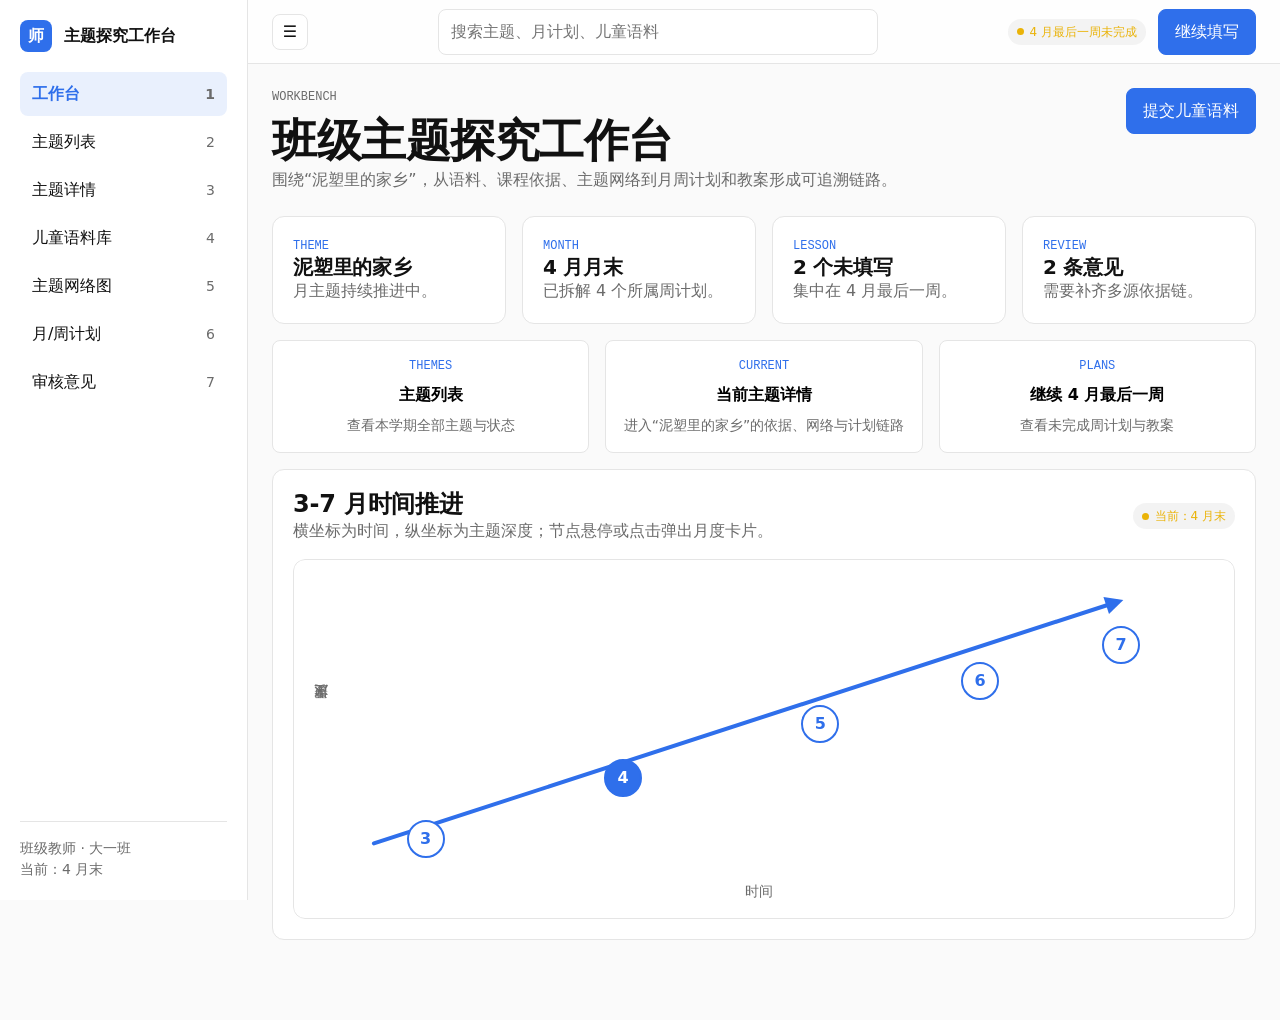
==== teacher-workbench-prototype.html @ b4023a22 "Initial commit: Shiyan teacher-pc project" ====
<!doctype html>
<html lang="zh-CN">
<head>
  <meta charset="utf-8">
  <meta name="viewport" content="width=device-width, initial-scale=1">
  <title>主题探究教师工作台 Prototype</title>
  <style>
    :root {
      --bg: #fafafa;
      --surface: #ffffff;
      --surface-warm: var(--surface);
      --fg: #111111;
      --fg-2: var(--fg);
      --muted: #6b6b6b;
      --meta: var(--muted);
      --border: #e5e5e5;
      --border-soft: var(--border);
      --accent: #2f6feb;
      --accent-on: #ffffff;
      --accent-hover: color-mix(in oklab, var(--accent), black 8%);
      --accent-active: color-mix(in oklab, var(--accent), black 14%);
      --success: #17a34a;
      --warn: #eab308;
      --danger: #dc2626;
      --font-display: "Inter", -apple-system, system-ui, sans-serif;
      --font-body: "Inter", -apple-system, system-ui, sans-serif;
      --font-mono: ui-monospace, "JetBrains Mono", monospace;
      --text-xs: 12px;
      --text-sm: 14px;
      --text-base: 16px;
      --text-lg: 20px;
      --text-xl: 24px;
      --text-2xl: 32px;
      --text-3xl: 48px;
      --text-4xl: 64px;
      --leading-body: 1.5;
      --leading-tight: 1.2;
      --tracking-display: -0.01em;
      --space-1: 4px;
      --space-2: 8px;
      --space-3: 12px;
      --space-4: 16px;
      --space-5: 20px;
      --space-6: 24px;
      --space-8: 32px;
      --space-12: 48px;
      --space-20: 80px;
      --section-y-desktop: 80px;
      --section-y-tablet: 48px;
      --section-y-phone: 32px;
      --radius-sm: 8px;
      --radius-md: 12px;
      --radius-lg: 16px;
      --radius-pill: 9999px;
      --elev-flat: none;
      --elev-ring: 0 0 0 1px var(--border);
      --elev-raised: 0 2px 8px color-mix(in oklab, var(--fg), transparent 92%);
      --focus-ring: 0 0 0 3px color-mix(in oklab, var(--accent), transparent 70%);
      --motion-fast: 150ms;
      --motion-base: 200ms;
      --ease-standard: cubic-bezier(0.2, 0, 0, 1);
      --container-max: 1200px;
      --container-gutter-desktop: 24px;
      --container-gutter-tablet: 16px;
      --container-gutter-phone: 12px;
    }

    * { box-sizing: border-box; }
    html { background: var(--bg); color: var(--fg); font-family: var(--font-body); }
    body { margin: 0; min-height: 100vh; line-height: var(--leading-body); }
    button, input, select, textarea { font: inherit; }
    button { cursor: pointer; }
    :focus-visible { outline: 0; box-shadow: var(--focus-ring); }
    h1, h2, h3 { margin: 0; font-family: var(--font-display); line-height: var(--leading-tight); letter-spacing: var(--tracking-display); }
    h1 { font-size: clamp(var(--text-2xl), 3.5vw, var(--text-3xl)); }
    h2 { font-size: var(--text-xl); }
    h3 { font-size: var(--text-lg); }
    p { margin: 0; color: var(--muted); }
    a { color: var(--accent); text-decoration: none; }

    .app-shell { display: grid; grid-template-columns: 248px minmax(0, 1fr); min-height: 100vh; }
    .sidebar { position: sticky; top: 0; height: 100vh; padding: var(--space-5); background: var(--surface); border-right: 1px solid var(--border); display: flex; flex-direction: column; gap: var(--space-5); }
    .brand { display: flex; align-items: center; gap: var(--space-3); font-weight: 600; }
    .brand-mark { width: 32px; height: 32px; border-radius: var(--radius-sm); display: grid; place-items: center; background: var(--accent); color: var(--accent-on); }
    .nav-list { display: grid; gap: var(--space-1); }
    .nav-btn { width: 100%; border: 0; border-radius: var(--radius-sm); background: transparent; color: var(--fg); padding: 10px 12px; display: flex; justify-content: space-between; align-items: center; text-align: left; }
    .nav-btn:hover { background: color-mix(in oklab, var(--border), transparent 55%); }
    .nav-btn.active { background: color-mix(in oklab, var(--accent), transparent 90%); color: var(--accent); font-weight: 600; }
    .sidebar-foot { margin-top: auto; padding-top: var(--space-4); border-top: 1px solid var(--border); color: var(--muted); font-size: var(--text-sm); }
    .topbar { position: sticky; top: 0; z-index: 5; height: 64px; padding: 0 var(--container-gutter-desktop); display: flex; justify-content: space-between; align-items: center; border-bottom: 1px solid var(--border); background: color-mix(in oklab, var(--bg), var(--surface) 78%); }
    .mobile-menu { display: none; }
    .search { width: min(440px, 45vw); border: 1px solid var(--border); border-radius: var(--radius-sm); background: var(--surface); padding: 10px 12px; }
    .main { min-width: 0; }
    .content { width: min(100%, var(--container-max)); margin: 0 auto; padding: var(--space-6) var(--container-gutter-desktop) var(--space-20); }
    .screen { display: none; }
    .screen.active { display: block; }
    .page-head { display: grid; grid-template-columns: minmax(0, 1fr) auto; gap: var(--space-4); align-items: start; margin-bottom: var(--space-6); }
    .eyebrow { color: var(--muted); font-family: var(--font-mono); font-size: var(--text-xs); text-transform: uppercase; margin-bottom: var(--space-2); }
    .grid { display: grid; gap: var(--space-4); }
    .grid-2 { grid-template-columns: repeat(2, minmax(0, 1fr)); }
    .grid-3 { grid-template-columns: repeat(3, minmax(0, 1fr)); }
    .grid-4 { grid-template-columns: repeat(4, minmax(0, 1fr)); }
    .grid-main { grid-template-columns: minmax(0, 1.3fr) minmax(300px, .7fr); }
    .stack { display: grid; gap: var(--space-4); }
    .card, .doc-section { background: var(--surface); border: 1px solid var(--border); border-radius: var(--radius-md); padding: var(--space-5); }
    .row-between, .card-head, .inline-actions { display: flex; justify-content: space-between; align-items: center; gap: var(--space-3); flex-wrap: wrap; }
    .btn { border: 1px solid var(--border); border-radius: var(--radius-sm); background: transparent; color: var(--fg); padding: 10px 16px; min-height: 40px; display: inline-flex; align-items: center; justify-content: center; gap: var(--space-2); }
    .btn:hover { background: color-mix(in oklab, var(--border), transparent 65%); }
    .btn-primary { background: var(--accent); border-color: var(--accent); color: var(--accent-on); }
    .btn-small { min-height: 32px; padding: 6px 10px; font-size: var(--text-sm); }
    .icon-btn { width: 36px; height: 36px; border: 1px solid var(--border); border-radius: var(--radius-sm); background: var(--surface); display: grid; place-items: center; color: var(--fg); flex: 0 0 auto; }
    .badge { display: inline-flex; align-items: center; gap: 6px; width: max-content; border-radius: var(--radius-pill); background: color-mix(in oklab, var(--border), transparent 55%); padding: 4px 9px; font-size: var(--text-xs); white-space: nowrap; }
    .badge-dot::before { content: ""; width: 7px; height: 7px; border-radius: var(--radius-pill); background: currentColor; }
    .success { color: var(--success); }
    .warn { color: var(--warn); }
    .danger { color: var(--danger); }
    .accent { color: var(--accent); }
    .meta, .muted { color: var(--muted); font-size: var(--text-sm); }
    .source-type { font-family: var(--font-mono); font-size: var(--text-xs); color: var(--accent); text-transform: uppercase; }
    .table-wrap, .weekly-table-wrap { overflow: auto; border: 1px solid var(--border); border-radius: var(--radius-md); background: var(--surface); }
    table { width: 100%; min-width: 760px; border-collapse: collapse; }
    th, td { padding: 13px 14px; border-bottom: 1px solid var(--border); text-align: left; vertical-align: top; }
    th { background: var(--bg); color: var(--muted); font-size: var(--text-sm); font-weight: 500; }
    tr:last-child td { border-bottom: 0; }
    .field { display: grid; gap: var(--space-2); }
    .field label { font-size: var(--text-sm); font-weight: 600; }
    .field input, .field select, .field textarea { width: 100%; min-height: 42px; border: 1px solid var(--border); border-radius: var(--radius-sm); background: var(--surface); padding: 10px 12px; }
    .field textarea { min-height: 104px; resize: vertical; }
    .hidden { display: none !important; }

    .month-depth-card { overflow: hidden; }
    .progress-chart { position: relative; height: 360px; min-width: 760px; border: 1px solid var(--border); border-radius: var(--radius-md); background: var(--surface); overflow: visible; }
    .axis-x, .axis-y { position: absolute; color: var(--muted); font-size: var(--text-sm); }
    .axis-x { left: 48%; bottom: 16px; }
    .axis-y { left: 16px; top: 42%; writing-mode: vertical-rl; transform: rotate(180deg); }
    .arrow-line { position: absolute; left: 78px; right: 76px; bottom: 72px; height: 4px; background: var(--accent); transform: rotate(-18deg); transform-origin: left center; border-radius: var(--radius-pill); }
    .arrow-line::after { content: ""; position: absolute; right: -4px; top: -7px; border-left: 18px solid var(--accent); border-top: 9px solid transparent; border-bottom: 9px solid transparent; }
    .month-node { position: absolute; transform: translate(-50%, 50%); }
    .month-dot { width: 38px; height: 38px; border-radius: var(--radius-pill); border: 2px solid var(--accent); background: var(--surface); display: grid; place-items: center; color: var(--accent); font-weight: 600; }
    .month-node.current .month-dot { background: var(--accent); color: var(--accent-on); }
    .month-pop { display: none; position: absolute; left: 50%; bottom: 46px; transform: translateX(-50%); width: 260px; z-index: 2; background: var(--surface); border: 1px solid var(--border); border-radius: var(--radius-md); padding: var(--space-4); box-shadow: var(--elev-raised); }
    .month-node:hover .month-pop, .month-node.open .month-pop { display: grid; gap: var(--space-3); }

    .source-grid, .month-plan-grid { display: grid; grid-template-columns: repeat(3, minmax(0, 1fr)); gap: var(--space-3); }
    .source-card, .month-plan-card { border: 1px solid var(--border); border-radius: var(--radius-sm); background: var(--surface); padding: var(--space-4); display: grid; gap: var(--space-2); }
    .utterance-list { display: grid; gap: var(--space-3); }
    .utterance-item { display: grid; grid-template-columns: auto minmax(0, 1fr); gap: var(--space-3); align-items: start; border: 1px solid var(--border); border-radius: var(--radius-md); background: var(--surface); padding: var(--space-4); }
    .tags { display: flex; flex-wrap: wrap; gap: var(--space-2); }
    .tag, .domain-tag { border-radius: var(--radius-pill); border: 1px solid var(--border); padding: 3px 8px; font-size: var(--text-xs); background: var(--bg); }
    .filters { display: flex; flex-wrap: wrap; gap: var(--space-2); }
    .chip { border: 1px solid var(--border); border-radius: var(--radius-pill); background: var(--surface); padding: 7px 12px; font-size: var(--text-sm); }
    .chip.active { border-color: var(--accent); color: var(--accent); background: color-mix(in oklab, var(--accent), transparent 92%); }

    .mindmap { overflow: auto; border: 1px solid var(--border); border-radius: var(--radius-md); background: var(--surface); padding: var(--space-5); }
    .map-stage { min-width: 900px; display: grid; grid-template-columns: 220px 1fr 1.3fr; gap: var(--space-8); align-items: center; }
    .map-col { display: grid; gap: var(--space-4); position: relative; }
    .map-node { border: 1px solid var(--border); border-radius: var(--radius-md); background: var(--surface); padding: var(--space-4); display: grid; gap: var(--space-2); position: relative; }
    .map-node::after { content: "→"; position: absolute; right: calc(-1 * var(--space-6)); top: 50%; transform: translateY(-50%); color: var(--accent); font-weight: 600; }
    .map-col:last-child .map-node::after { display: none; }

    .planner { display: grid; grid-template-columns: 286px minmax(0, 1fr); gap: var(--space-4); align-items: start; }
    .doc-nav { display: grid; gap: var(--space-3); }
    .plan-nav-group { border: 1px solid var(--border); border-radius: var(--radius-md); background: var(--surface); overflow: hidden; }
    .plan-nav-group.active { border-color: color-mix(in oklab, var(--accent), transparent 65%); box-shadow: var(--elev-ring); }
    .month-parent { border-radius: 0; border: 0; border-bottom: 1px solid var(--border); background: var(--surface); }
    .week-child-list, .plan-nav-empty { display: none; background: var(--bg); }
    .plan-nav-group.expanded .week-child-list { display: grid; gap: var(--space-1); padding: var(--space-2); }
    .plan-nav-group.expanded .plan-nav-empty { display: block; padding: var(--space-2) var(--space-3) var(--space-3) var(--space-6); color: var(--muted); font-size: var(--text-sm); }
    .week-child { min-height: 36px; padding: 8px 10px 8px var(--space-6); font-size: var(--text-sm); background: transparent; }
    .plan-doc { display: none; }
    .plan-doc.active { display: grid; gap: var(--space-4); }
    .weekly-plan-sheet { border: 1px solid var(--border); border-radius: var(--radius-md); background: var(--surface); overflow: hidden; }
    .weekly-title { padding: var(--space-5); border-bottom: 1px solid var(--border); display: grid; gap: var(--space-3); }
    .weekly-meta { display: flex; flex-wrap: wrap; gap: var(--space-2); align-items: center; color: var(--muted); font-size: var(--text-sm); }
    .weekly-table th, .weekly-table td { min-width: 170px; }
    .weekly-table .time-slot { min-width: 112px; color: var(--muted); font-family: var(--font-mono); font-size: var(--text-xs); }
    .activity-cell { display: grid; gap: var(--space-2); min-width: 150px; }
    .activity-title { display: flex; align-items: center; gap: var(--space-2); flex-wrap: wrap; }
    .lesson-link { border: 0; background: transparent; color: var(--accent); padding: 0; font-size: var(--text-sm); }
    .lesson-link.fill { color: var(--danger); }
    .lesson-status { color: var(--danger); font-size: var(--text-xs); }

    .lesson-overlay { position: fixed; inset: 0 0 0 248px; z-index: 20; transform: translateX(100%); opacity: 0; pointer-events: none; transition: transform var(--motion-base) var(--ease-standard), opacity var(--motion-base) var(--ease-standard); background: var(--bg); overflow: auto; }
    .lesson-overlay.open { transform: translateX(0); opacity: 1; pointer-events: auto; }
    .lesson-head { position: sticky; top: 0; z-index: 1; padding: var(--space-5) var(--space-6); border-bottom: 1px solid var(--border); background: var(--surface); display: grid; gap: var(--space-3); }
    .lesson-title-row, .lesson-page-heading { display: flex; align-items: flex-start; gap: var(--space-3); }
    .lesson-body { width: min(100%, var(--container-max)); margin: 0 auto; padding: var(--space-6) var(--container-gutter-desktop) var(--space-20); }
    .lesson-document { background: var(--surface); border: 1px solid var(--border); border-radius: var(--radius-md); padding: var(--space-6); display: grid; gap: var(--space-5); }
    .lesson-section { display: grid; gap: var(--space-2); padding-top: var(--space-4); border-top: 1px solid var(--border); }
    .lesson-layout { display: grid; grid-template-columns: minmax(0, 1fr) 300px; gap: var(--space-4); }
    .lesson-form { display: grid; gap: var(--space-4); }
    .lesson-editor-grid { display: grid; grid-template-columns: repeat(2, minmax(0, 1fr)); gap: var(--space-4); }
    .lesson-editor-grid .wide { grid-column: 1 / -1; }
    .toast { position: fixed; left: 50%; bottom: var(--space-6); transform: translateX(-50%); z-index: 40; border: 1px solid var(--border); border-radius: var(--radius-pill); background: var(--surface); padding: 10px 16px; box-shadow: var(--elev-raised); opacity: 0; pointer-events: none; transition: opacity var(--motion-fast) var(--ease-standard); }
    .toast.show { opacity: 1; }

    .modal { position: fixed; inset: 0; z-index: 30; display: none; background: color-mix(in oklab, var(--fg), transparent 76%); padding: var(--space-6); align-items: center; justify-content: center; }
    .modal.open { display: flex; }
    .dialog { width: min(620px, 100%); max-height: 90vh; overflow: auto; background: var(--surface); border-radius: var(--radius-md); border: 1px solid var(--border); padding: var(--space-5); display: grid; gap: var(--space-4); }
    .tag-picker { display: flex; flex-wrap: wrap; gap: var(--space-2); }
    .tag-option { border: 1px solid var(--border); border-radius: var(--radius-pill); padding: 7px 10px; display: inline-flex; gap: 6px; align-items: center; }

    @media (max-width: 1023px) {
      .app-shell { grid-template-columns: 1fr; }
      .sidebar { position: fixed; inset: 0 auto 0 0; width: 260px; z-index: 50; transform: translateX(-100%); transition: transform var(--motion-base) var(--ease-standard); }
      .sidebar.open { transform: translateX(0); }
      .mobile-menu { display: inline-grid; }
      .lesson-overlay { inset: 0; }
      .planner, .grid-main, .lesson-layout { grid-template-columns: 1fr; }
      .source-grid, .month-plan-grid, .grid-3, .grid-4 { grid-template-columns: repeat(2, minmax(0, 1fr)); }
    }
    @media (max-width: 640px) {
      .content, .topbar, .lesson-body { padding-left: var(--container-gutter-phone); padding-right: var(--container-gutter-phone); }
      .search { display: none; }
      .page-head { grid-template-columns: 1fr; }
      .grid-2, .source-grid, .month-plan-grid, .grid-3, .grid-4, .lesson-editor-grid { grid-template-columns: 1fr; }
      .progress-chart { min-width: 680px; }
      .lesson-document { padding: var(--space-4); }
    }
  </style>
</head>
<body>
  <div class="app-shell">
    <aside class="sidebar" id="sidebar">
      <div class="brand"><span class="brand-mark">师</span><span>主题探究工作台</span></div>
      <nav class="nav-list" aria-label="主导航">
        <button class="nav-btn active" data-screen="dashboard">工作台 <span class="meta">1</span></button>
        <button class="nav-btn" data-screen="themes">主题列表 <span class="meta">2</span></button>
        <button class="nav-btn" data-screen="theme-detail">主题详情 <span class="meta">3</span></button>
        <button class="nav-btn" data-screen="corpus">儿童语料库 <span class="meta">4</span></button>
        <button class="nav-btn" data-screen="map">主题网络图 <span class="meta">5</span></button>
        <button class="nav-btn" data-screen="plans">月/周计划 <span class="meta">6</span></button>
        <button class="nav-btn" data-screen="review">审核意见 <span class="meta">7</span></button>
      </nav>
      <div class="sidebar-foot">班级教师 · 大一班<br>当前：4 月末</div>
    </aside>

    <main class="main">
      <header class="topbar">
        <button class="icon-btn mobile-menu" id="menuBtn" aria-label="打开导航">☰</button>
        <input class="search" aria-label="搜索" placeholder="搜索主题、月计划、儿童语料">
        <div class="inline-actions"><span class="badge badge-dot warn">4 月最后一周未完成</span><button class="btn btn-primary" data-screen-link="plans">继续填写</button></div>
      </header>

      <div class="content">
        <section class="screen active" id="dashboard" data-od-id="screen-dashboard">
          <div class="page-head">
            <div><div class="eyebrow">Workbench</div><h1>班级主题探究工作台</h1><p>围绕“泥塑里的家乡”，从语料、课程依据、主题网络到月周计划和教案形成可追溯链路。</p></div>
            <button class="btn btn-primary" data-screen-link="corpus">提交儿童语料</button>
          </div>
          <div class="grid grid-4">
            <article class="card"><div class="source-type">Theme</div><h3>泥塑里的家乡</h3><p>月主题持续推进中。</p></article>
            <article class="card"><div class="source-type">Month</div><h3>4 月月末</h3><p>已拆解 4 个所属周计划。</p></article>
            <article class="card"><div class="source-type">Lesson</div><h3>2 个未填写</h3><p>集中在 4 月最后一周。</p></article>
            <article class="card"><div class="source-type">Review</div><h3>2 条意见</h3><p>需要补齐多源依据链。</p></article>
          </div>
          <div class="grid grid-3" style="margin-top: var(--space-4);">
            <button class="source-card" data-screen-link="themes"><span class="source-type">Themes</span><strong>主题列表</strong><span class="meta">查看本学期全部主题与状态</span></button>
            <button class="source-card" data-screen-link="theme-detail"><span class="source-type">Current</span><strong>当前主题详情</strong><span class="meta">进入“泥塑里的家乡”的依据、网络与计划链路</span></button>
            <button class="source-card" data-screen-link="plans"><span class="source-type">Plans</span><strong>继续 4 月最后一周</strong><span class="meta">查看未完成周计划与教案</span></button>
          </div>
          <div class="card month-depth-card stack" style="margin-top: var(--space-4);">
            <div class="row-between">
              <div><h2>3-7 月时间推进</h2><p>横坐标为时间，纵坐标为主题深度；节点悬停或点击弹出月度卡片。</p></div>
              <span class="badge badge-dot warn">当前：4 月末</span>
            </div>
            <div class="table-wrap" style="border:0;">
              <div class="progress-chart" id="progressChart">
                <span class="axis-x">时间</span><span class="axis-y">主题深度</span><div class="arrow-line"></div>
                <div class="month-node" style="left:14%; bottom:22%;" data-month-node><button class="month-dot">3</button><div class="month-pop"><strong>3 月：屋顶与花窗</strong><p>完成 3 月月计划和第 3-4 周周计划。</p><div class="inline-actions"><button class="btn btn-small" data-plan-link="month-mar">月计划</button><button class="btn btn-small" data-review-link="review-mar">审核意见</button></div></div></div>
                <div class="month-node current" style="left:35%; bottom:39%;" data-month-node><button class="month-dot">4</button><div class="month-pop"><strong>4 月：社区延伸</strong><p>已到月末，最后一周周计划与教案未完成。</p><div class="inline-actions"><button class="btn btn-small" data-plan-link="month-apr">月计划</button><button class="btn btn-small" data-review-link="review-apr">审核意见</button></div></div></div>
                <div class="month-node" style="left:56%; bottom:54%;" data-month-node><button class="month-dot">5</button><div class="month-pop"><strong>5 月：街巷走访</strong><p>预排阶段，等待 4 月审核处理。</p><div class="inline-actions"><button class="btn btn-small" data-plan-link="month-may">月计划</button><button class="btn btn-small" data-review-link="review-may">审核意见</button></div></div></div>
                <div class="month-node" style="left:73%; bottom:66%;" data-month-node><button class="month-dot">6</button><div class="month-pop"><strong>6 月：作品表达</strong><p>整理儿童作品、讲述与主题档案。</p><div class="inline-actions"><button class="btn btn-small" data-plan-link="month-jun">月计划</button><button class="btn btn-small" data-review-link="review-jun">审核意见</button></div></div></div>
                <div class="month-node" style="left:88%; bottom:76%;" data-month-node><button class="month-dot">7</button><div class="month-pop"><strong>7 月：学期复盘</strong><p>汇总成长档案与学期报告。</p><div class="inline-actions"><button class="btn btn-small" data-plan-link="month-jul">月计划</button><button class="btn btn-small" data-review-link="review-jul">审核意见</button></div></div></div>
              </div>
            </div>
          </div>
        </section>

        <section class="screen" id="themes" data-od-id="screen-themes">
          <div class="page-head">
            <div><div class="eyebrow">Themes</div><h1>按学期管理主题活动</h1><p>主题列表恢复为独立页面，用于查看主题状态、进度和进入当前主题。</p></div>
            <button class="btn btn-primary">新建主题</button>
          </div>
          <div class="filters">
            <button class="chip active">全部</button>
            <button class="chip">进行中</button>
            <button class="chip">规划中</button>
            <button class="chip">已结束</button>
          </div>
          <div class="grid grid-3" style="margin-top: var(--space-4);">
            <article class="card stack">
              <div class="row-between"><h2>泥塑里的家乡</h2><span class="badge badge-dot accent">进行中</span></div>
              <p>从儿童关于泥土、老房子、花窗纹样和社区资源的讨论中生成月主题网络。</p>
              <div class="grid grid-3">
                <div><span class="source-type">Corpus</span><h3>96</h3><p>儿童语料</p></div>
                <div><span class="source-type">Plans</span><h3>6</h3><p>月周文档</p></div>
                <div><span class="source-type">Lessons</span><h3>2</h3><p>待填写</p></div>
              </div>
              <button class="btn" data-screen-link="theme-detail">查看主题详情</button>
            </article>
            <article class="card stack">
              <div class="row-between"><h2>春天的种子</h2><span class="badge badge-dot success">已结束</span></div>
              <p>已归档主题。保留儿童观察记录、家园照片、周计划和成长档案引用。</p>
              <div class="grid grid-3">
                <div><span class="source-type">Corpus</span><h3>48</h3><p>儿童语料</p></div>
                <div><span class="source-type">Plans</span><h3>4</h3><p>计划文档</p></div>
                <div><span class="source-type">Archive</span><h3>1</h3><p>主题档案</p></div>
              </div>
              <button class="btn">查看档案</button>
            </article>
            <article class="card stack">
              <div class="row-between"><h2>桥从哪里来</h2><span class="badge">规划中</span></div>
              <p>园所文化方向：水乡建筑与社区桥梁。等待教师补充课程背景与资源清单。</p>
              <div class="grid grid-3">
                <div><span class="source-type">Source</span><h3>3</h3><p>课程依据</p></div>
                <div><span class="source-type">Weeks</span><h3>0</h3><p>周计划</p></div>
                <div><span class="source-type">Status</span><h3>草稿</h3><p>未提交</p></div>
              </div>
              <button class="btn">继续编辑</button>
            </article>
          </div>
        </section>

        <section class="screen" id="theme-detail" data-od-id="screen-theme-detail">
          <div class="page-head">
            <div><div class="eyebrow">Theme detail</div><h1>主题详情：泥塑里的家乡</h1><p>这里恢复主题详情页，集中呈现课程依据、主题网络、月计划和周计划之间的引用关系。</p></div>
            <div class="filters"><button class="chip active">概览</button><button class="chip">资料库</button><button class="chip">计划文档</button></div>
          </div>
          <div class="grid grid-main">
            <article class="card stack">
              <div class="row-between"><h2>主题推进链路</h2><span class="badge badge-dot warn">当前：4 月末</span></div>
              <div class="source-grid">
                <button class="source-card" data-screen-link="corpus"><span class="source-type">Child needs</span><strong>儿童需求</strong><span class="meta">儿童语料、作品讲述、观察记录</span></button>
                <button class="source-card" data-screen-link="map"><span class="source-type">Theme map</span><strong>月主题网络图</strong><span class="meta">月主题到子探究点和具体活动</span></button>
                <button class="source-card" data-plan-link="month-apr"><span class="source-type">Month plan</span><strong>4 月月计划</strong><span class="meta">下钻到 4 个所属周计划</span></button>
              </div>
            </article>
            <aside class="card stack">
              <h2>关键入口</h2>
              <button class="nav-btn" data-screen-link="corpus">提取过往儿童语料</button>
              <button class="nav-btn" data-screen-link="map">查看月主题网络图</button>
              <button class="nav-btn" data-screen-link="plans">撰写月/周计划</button>
              <button class="nav-btn" data-review-link="review-apr">处理 4 月审核意见</button>
            </aside>
          </div>
          <div class="grid grid-4" style="margin-top: var(--space-4);">
            <article class="card stack">
              <span class="source-type">Policy</span>
              <h3>政策要求</h3>
              <p>依据《指南》《纲要》中关于主动探究、表达表现、社会经验连接的要求。</p>
            </article>
            <article class="card stack">
              <span class="source-type">Culture</span>
              <h3>园所文化</h3>
              <p>结合原本课程、家乡文化和近期园本课题，把泥塑与社区建筑经验连接。</p>
            </article>
            <article class="card stack">
              <span class="source-type">Resources</span>
              <h3>可用资源</h3>
              <p>社区老房子、家长照片、访谈资源、泥塑材料和美工区工具。</p>
            </article>
            <article class="card stack">
              <span class="source-type">Child needs</span>
              <h3>儿童需求</h3>
              <p>儿童对斜屋顶、花窗形状、纹样重复和家乡故事的提问与表达。</p>
            </article>
          </div>
        </section>

        <section class="screen" id="corpus" data-od-id="screen-corpus">
          <div class="page-head">
            <div><div class="eyebrow">Corpus</div><h1>儿童语料库</h1><p>儿童话语属于“儿童需求”来源，可与政策、园所文化、资源一起进入计划依据。</p></div>
            <button class="btn btn-primary" id="openCorpusForm">提交儿童语料</button>
          </div>
          <div class="filters" id="corpusFilters"><button class="chip active" data-filter="all">全部</button><button class="chip" data-filter="屋顶">屋顶</button><button class="chip" data-filter="花窗">花窗</button><button class="chip" data-filter="形状">形状</button><button class="chip" data-filter="家乡">家乡</button></div>
          <div class="utterance-list" id="utteranceList" style="margin-top: var(--space-4);"></div>
        </section>

        <section class="screen" id="map" data-od-id="screen-map">
          <div class="page-head">
            <div><div class="eyebrow">Theme map</div><h1>月主题网络图</h1><p>这是“一个月主题”的左到右发散思维导图：月主题 → 子探究点 → 具体活动。</p></div>
            <button class="btn btn-primary" id="promoteUtterance">从语料生成活动节点</button>
          </div>
          <div class="mindmap"><div class="map-stage" id="mapStage"></div></div>
        </section>

        <section class="screen" id="plans" data-od-id="screen-plans">
          <div class="page-head">
            <div><div class="eyebrow">Plans</div><h1>月计划与周计划</h1><p>月计划为父级，周计划默认折叠；点击月计划导航栏后展开所属周计划。</p></div>
            <button class="btn btn-primary">提交当前文档</button>
          </div>
          <div class="planner">
            <aside class="doc-nav" id="planNav"></aside>
            <div class="stack">
              <div class="grid grid-3">
                <button class="source-card" data-screen-link="map"><span class="source-type">Theme</span><strong>月主题网络图</strong><span class="meta">查看主题如何发散到活动</span></button>
                <button class="source-card" data-plan-link="month-apr"><span class="source-type">Month</span><strong>4 月月计划</strong><span class="meta">当前月末，4 个所属周计划</span></button>
                <button class="source-card" data-review-link="review-apr"><span class="source-type">Review</span><strong>4 月审核意见</strong><span class="meta">2 条意见等待处理</span></button>
              </div>
              <div id="planDocs"></div>
            </div>
          </div>
        </section>

        <section class="screen" id="lesson" data-od-id="screen-lesson">
          <div class="page-head">
            <div class="lesson-page-heading"><button class="icon-btn" id="lessonBack" aria-label="返回周计划">←</button><div><div class="eyebrow">Lesson edit</div><h1 id="lessonPageTitle">主题活动教案填写</h1></div></div>
            <button class="btn btn-primary" id="saveLesson">保存教案</button>
          </div>
          <div class="lesson-layout">
            <form class="card lesson-form" id="lessonForm">
              <div class="grid grid-2">
                <div class="field"><label>活动名称</label><input id="lessonName"></div>
                <div class="field"><label>领域归属</label><input id="lessonDomain"></div>
              </div>
              <div class="field"><label>活动来源</label><textarea id="lessonSource"></textarea></div>
              <div class="field"><label>关联课程依据</label><select id="lessonEvidence"><option value="">未选择</option><option value="policy">政策要求</option><option value="culture">园所文化</option><option value="resource">可用资源</option><option value="child">儿童需求</option></select></div>
              <div class="lesson-editor-grid">
                <div class="field"><label>活动目标</label><textarea id="lessonGoal"></textarea></div>
                <div class="field"><label>活动准备</label><textarea id="lessonPrep"></textarea></div>
                <div class="field wide"><label>活动流程</label><textarea id="lessonProcess"></textarea></div>
                <div class="field wide"><label>活动延伸</label><textarea id="lessonExtend"></textarea></div>
              </div>
            </form>
            <aside class="card stack"><h2>提交校验</h2><p id="lessonValidation">主题相关活动提交前必须至少关联 1 类课程依据。</p><button class="btn" data-screen-link="map">查看主题网络</button><button class="btn" data-screen-link="corpus">去选择语料</button></aside>
          </div>
        </section>

        <section class="screen" id="review" data-od-id="screen-review">
          <div class="page-head">
            <div><div class="eyebrow">Review</div><h1>审核意见</h1><p>按月份查看收到的上级意见，并跳回对应月计划处理。</p></div>
            <div class="filters" id="reviewTabs"></div>
          </div>
          <div id="reviewPanels"></div>
        </section>
      </div>
    </main>
  </div>

  <aside class="lesson-overlay" id="lessonOverlay" aria-hidden="true">
    <div class="lesson-head">
      <div class="lesson-title-row"><button class="icon-btn" id="closeLessonOverlay" aria-label="返回周计划">←</button><div><div class="eyebrow">Lesson preview</div><h2 id="overlayTitle">教案详情</h2></div></div>
      <div class="inline-actions"><span class="badge badge-dot success">已完成</span><span class="badge" id="overlayDomain">领域</span></div>
    </div>
    <div class="lesson-body"><article class="lesson-document"><div><span class="source-type">活动来源</span><p id="overlaySource"></p></div><div id="overlaySections"></div><div class="inline-actions"><button class="btn btn-primary" id="editFromOverlay">编辑教案</button></div></article></div>
  </aside>

  <div class="modal" id="corpusModal" aria-hidden="true">
    <div class="dialog">
      <div class="row-between"><h2>提交儿童语料</h2><button class="icon-btn" id="closeCorpusForm" aria-label="关闭">×</button></div>
      <div class="field"><label>孩子姓名</label><select id="childName"><option>孩子1</option><option>孩子2</option><option>孩子3</option><option>不记得姓名</option></select></div>
      <div class="field"><label>孩子话语（原话）</label><textarea id="utteranceText" placeholder="例如：这个窗户像好多小方块排在一起。"></textarea></div>
      <div class="field"><label>话语标签</label><div class="tag-picker" id="tagPicker"></div></div>
      <div class="field"><label>新建标签</label><input id="newTag" placeholder="例如：街巷符号"></div>
      <button class="btn btn-primary" id="saveUtterance">保存语料</button>
    </div>
  </div>
  <div class="toast" id="toast"></div>

  <script>
    const screens = document.querySelectorAll('.screen');
    const navButtons = document.querySelectorAll('[data-screen]');
    const sidebar = document.querySelector('#sidebar');
    const toast = document.querySelector('#toast');
    let currentPlanId = 'month-apr';
    let lastPlanId = 'month-apr';
    let currentLessonId = '';
    let expandedMonthId = '';

    const months = [
      { id: 'month-mar', label: '3 月月计划', status: '已完成', review: 'review-mar', weeks: ['week-mar-3', 'week-mar-4'] },
      { id: 'month-apr', label: '4 月月计划', status: '月末', review: 'review-apr', weeks: ['week-apr-1', 'week-apr-2', 'week-apr-3', 'week-apr-4'] },
      { id: 'month-may', label: '5 月月计划', status: '预排', review: 'review-may', weeks: [] },
      { id: 'month-jun', label: '6 月月计划', status: '未开始', review: 'review-jun', weeks: [] },
      { id: 'month-jul', label: '7 月月计划', status: '未开始', review: 'review-jul', weeks: [] }
    ];

    const monthPlans = {
      'month-mar': { title: '3 月月计划：泥塑里的家乡', intro: '从儿童关于斜屋顶、花窗和泥塑材料的兴趣出发，拆解为第 3 周“屋顶形状”和第 4 周“花窗纹样”。', status: '已完成' },
      'month-apr': { title: '4 月月计划：花窗纹样与社区延伸', intro: '4 月已经拆解为 4 个所属周计划。当前走到 4 月末，第 1-3 周已完成，第 4 周仍未完成。', status: '当前月末' },
      'month-may': { title: '5 月月计划：家乡街巷走访', intro: '等待 4 月审核意见处理后，从花窗纹样延伸到街巷路线、社区资源和家庭访谈。', status: '预排' },
      'month-jun': { title: '6 月月计划：作品整理与表达', intro: '计划收集儿童作品、口述记录和家园资源，形成主题档案与阶段性展示。', status: '未开始' },
      'month-jul': { title: '7 月月计划：学期复盘与成长档案', intro: '整理主题成果、儿童发展证据、家园共育材料和后续课程建议。', status: '未开始' }
    };

    const weeks = {
      'week-mar-3': { month: 'month-mar', label: '第 3 周：屋顶形状', title: '大一班 3 月第 3 周活动计划：屋顶形状', time: '2026.3.16 - 3.20', status: '已完成',
        rows: [
          ['7:45-8:45', '建筑照片拼图', '屋顶积木', '问题卡整理', '家庭照片分享', '作品整理'],
          ['8:45-11:40', lessonCell('屋顶为什么是斜的','lesson-roof','科学,语言'), lessonCell('平屋顶和斜屋顶分类','lesson-roof-sort','数学,科学'), '幼儿园屋顶和排水口', '捏一个斜屋顶', lessonCell('我的屋顶发现','lesson-roof-share','语言,社会')],
          ['11:40-14:50', '午餐、午睡、午间散步', '午餐、午睡、午间散步', '午餐、午睡、午间散步', '午餐、午睡、午间散步', '午餐、午睡、午间散步'],
          ['14:50-16:30', '语言区问题卡', '建构区：不会漏水的屋', lessonCell('我发现的屋顶线条','lesson-roof-lines','美术,艺术'), '家庭访谈准备', '生成下周问题']
        ] },
      'week-mar-4': { month: 'month-mar', label: '第 4 周：花窗纹样', title: '大一班 3 月第 4 周活动计划：花窗纹样', time: '2026.3.23 - 3.27', status: '草稿',
        rows: [
          ['7:45-8:45', '花窗照片观察', '纹样配对', '压印工具试用', '家庭纹样分享', '作品命名'],
          ['8:45-11:40', lessonCell('花窗里藏着什么形状','lesson-window-shapes','数学,艺术','draft'), lessonCell('拓印门窗纹样','lesson-rubbing','美术,艺术'), lessonCell('做一块家乡花砖','lesson-clay-tile','泥工,艺术'), lessonCell('花纹从哪里来','lesson-pattern-story','语言,社会'), lessonCell('泥板花窗小展','lesson-window-show','艺术,社会')],
          ['11:40-14:50', '午餐、午睡、午间散步', '午餐、午睡、午间散步', '午餐、午睡、午间散步', '午餐、午睡、午间散步', '午餐、午睡、午间散步'],
          ['14:50-16:30', '数学区纹样分类', '美工区继续拓印', lessonCell('我们的花窗墙','lesson-window-wall','艺术,社会,数学'), '设计家乡标记', '回顾新问题']
        ] },
      'week-apr-1': { month: 'month-apr', label: '第 1 周：花窗再观察', title: '大一班 4 月第 1 周活动计划：花窗再观察', time: '2026.4.1 - 4.3', status: '已完成',
        rows: [
          ['7:45-8:45', '花窗照片排序', '纹样拼图', '记录新问题', '清明家庭观察', '清明家庭观察'],
          ['8:45-11:40', lessonCell('花窗照片里的重复','lesson-apr-repeat','数学,艺术'), lessonCell('窗格里的对称','lesson-apr-symmetry','数学,科学'), lessonCell('我家的窗户故事','lesson-apr-window-story','语言,社会'), '家庭观察：找一扇特别的窗', '家庭观察：说说窗上的图案'],
          ['11:40-14:50', '午餐、午睡、午间散步', '午餐、午睡、午间散步', '午餐、午睡、午间散步', '午餐、午睡、午间散步', '午餐、午睡、午间散步'],
          ['14:50-16:30', '图案配对', '镜像拼摆', '家庭窗户照片入库', '假期延伸', '回传照片和语料']
        ] },
      'week-apr-2': { month: 'month-apr', label: '第 2 周：街巷纹样', title: '大一班 4 月第 2 周活动计划：街巷纹样', time: '2026.4.6 - 4.10', status: '已完成',
        rows: [
          ['7:45-8:45', '街巷照片墙', '路线图贴纸', '采访问题卡', '纹样速写', '问题回顾'],
          ['8:45-11:40', lessonCell('街巷里的门窗符号','lesson-apr-street-symbol','社会,语言'), lessonCell('家乡路线小地图','lesson-apr-route-map','社会,数学'), lessonCell('采访爷爷奶奶','lesson-apr-interview','语言,社会'), lessonCell('街巷纹样速写','lesson-apr-sketch','美术,艺术'), '周末任务：带回一段故事'],
          ['11:40-14:50', '午餐、午睡、午间散步', '午餐、午睡、午间散步', '午餐、午睡、午间散步', '午餐、午睡、午间散步', '午餐、午睡、午间散步'],
          ['14:50-16:30', '照片分类', '路线拼搭', '录音回听', '纹样拓展', '回流主题网络']
        ] },
      'week-apr-3': { month: 'month-apr', label: '第 3 周：社区资源', title: '大一班 4 月第 3 周活动计划：社区资源', time: '2026.4.13 - 4.17', status: '已完成',
        rows: [
          ['7:45-8:45', '资源卡分类', '访谈照片整理', '材料触摸箱', '展板命名', '作品归档'],
          ['8:45-11:40', lessonCell('谁能帮助我们了解老房子','lesson-apr-helper','社会,语言'), lessonCell('材料从哪里来','lesson-apr-material','科学,社会'), lessonCell('社区资源地图','lesson-apr-resource-map','数学,社会'), lessonCell('邀请家长讲家乡建筑','lesson-apr-parent-talk','语言,社会'), '资源回收：下周怎么用'],
          ['11:40-14:50', '午餐、午睡、午间散步', '午餐、午睡、午间散步', '午餐、午睡、午间散步', '午餐、午睡、午间散步', '午餐、午睡、午间散步'],
          ['14:50-16:30', '资源卡贴墙', '材料实验', '路线地图完善', '访谈录音整理', '月末整理准备']
        ] },
      'week-apr-4': { month: 'month-apr', label: '第 4 周：月末整理', title: '大一班 4 月第 4 周活动计划：月末整理与审核修订', time: '2026.4.20 - 4.24', status: '未完成',
        rows: [
          ['7:45-8:45', '月末作品初选', '审核意见卡', '资料补洞', '讲述录音', '展板排版'],
          ['8:45-11:40', lessonCell('我的花窗作品说明','lesson-apr-work-explain','语言,艺术','draft'), lessonCell('我们还缺哪些依据','lesson-apr-evidence-gap','社会,语言','draft'), '月末档案整理', '审核意见处理', '月末分享准备'],
          ['11:40-14:50', '午餐、午睡、午间散步', '午餐、午睡、午间散步', '午餐、午睡、午间散步', '午餐、午睡、午间散步', '午餐、午睡、午间散步'],
          ['14:50-16:30', '作品说明贴纸', '证据来源标记', '主题网络更新', '生成 5 月问题', '离园前分享']
        ] }
    };

    const lessonData = {};
    Object.values(weeks).forEach(week => week.rows.flat().forEach(cell => {
      if (cell && typeof cell === 'object') {
        lessonData[cell.id] = {
          name: cell.name,
          domain: cell.domains.join('、'),
          status: cell.status || 'submitted',
          source: `上承${week.label}，归属于${monthPlans[week.month].title}。活动依据同时引用政策要求、园所文化、可用资源和儿童需求。`
        };
      }
    }));

    const reviews = {
      'review-mar': { month: '3 月', title: '3 月审核：已通过', status: '已通过', body: '主题来源清晰，已补充园所文化与社区资源依据。', plan: 'month-mar' },
      'review-apr': { month: '4 月', title: '4 月月末审核：退回修改', status: '退回修改', body: '需补齐第 4 周周计划和两个未填写教案，并说明政策、园所文化、可用资源、儿童需求之间的对应关系。', plan: 'month-apr' },
      'review-may': { month: '5 月', title: '5 月审核：暂无', status: '未提交', body: '等待 4 月意见处理后再进入审核。', plan: 'month-may' },
      'review-jun': { month: '6 月', title: '6 月审核：暂无', status: '未开始', body: '暂无提交记录。', plan: 'month-jun' },
      'review-jul': { month: '7 月', title: '7 月审核：暂无', status: '未开始', body: '暂无提交记录。', plan: 'month-jul' }
    };

    let utterances = [
      { child: '孩子1', text: '这个屋顶是斜斜的，下雨会滑下来。', tags: ['屋顶', '科学'] },
      { child: '孩子2', text: '窗户里面有好多小方块，像排队一样。', tags: ['花窗', '形状'] },
      { child: '孩子1', text: '我奶奶家门口也有这样的花。', tags: ['家乡', '花窗'] }
    ];
    const systemTags = new Set(['屋顶', '花窗', '形状', '家乡']);

    function lessonCell(name, id, domains, status = 'submitted') { return { name, id, domains: domains.split(','), status }; }
    function escapeHtml(value) { return String(value).replace(/[&<>"']/g, char => ({'&':'&amp;','<':'&lt;','>':'&gt;','"':'&quot;',"'":'&#39;'}[char])); }
    function showToast(message) { toast.textContent = message; toast.classList.add('show'); window.setTimeout(() => toast.classList.remove('show'), 1800); }
    function activateScreen(id) {
      screens.forEach(screen => screen.classList.toggle('active', screen.id === id));
      navButtons.forEach(btn => btn.classList.toggle('active', btn.dataset.screen === id));
      sidebar.classList.remove('open');
      localStorage.setItem('teacher-workbench-screen', id);
    }
    navButtons.forEach(btn => btn.addEventListener('click', () => activateScreen(btn.dataset.screen)));
    document.querySelectorAll('[data-screen-link]').forEach(btn => btn.addEventListener('click', () => activateScreen(btn.dataset.screenLink)));
    document.querySelector('#menuBtn').addEventListener('click', () => sidebar.classList.add('open'));

    function renderCorpus() {
      const root = document.querySelector('#utteranceList');
      root.innerHTML = utterances.map((item, index) => `<article class="utterance-item" data-tags="${item.tags.join(' ')}"><input type="checkbox" data-utterance="${index}"><div><div class="row-between"><strong>${escapeHtml(item.child)}</strong><span class="meta">儿童需求</span></div><p>${escapeHtml(item.text)}</p><div class="tags">${item.tags.map(tag => `<span class="tag">${escapeHtml(tag)}</span>`).join('')}</div></div></article>`).join('');
      document.querySelector('#tagPicker').innerHTML = [...systemTags].map(tag => `<label class="tag-option"><input type="checkbox" value="${escapeHtml(tag)}"> ${escapeHtml(tag)}</label>`).join('');
      document.querySelector('#corpusFilters').innerHTML = `<button class="chip active" data-filter="all">全部</button>` + [...systemTags].map(tag => `<button class="chip" data-filter="${escapeHtml(tag)}">${escapeHtml(tag)}</button>`).join('');
      bindFilters();
    }
    function bindFilters() {
      document.querySelectorAll('[data-filter]').forEach(chip => chip.addEventListener('click', () => {
        document.querySelectorAll('[data-filter]').forEach(item => item.classList.remove('active'));
        chip.classList.add('active');
        const filter = chip.dataset.filter;
        document.querySelectorAll('.utterance-item').forEach(item => item.style.display = filter === 'all' || item.dataset.tags.includes(filter) ? 'grid' : 'none');
      }));
    }
    document.querySelector('#openCorpusForm').addEventListener('click', () => document.querySelector('#corpusModal').classList.add('open'));
    document.querySelector('#closeCorpusForm').addEventListener('click', () => document.querySelector('#corpusModal').classList.remove('open'));
    document.querySelector('#saveUtterance').addEventListener('click', () => {
      const text = document.querySelector('#utteranceText').value.trim();
      const newTag = document.querySelector('#newTag').value.trim();
      const tags = [...document.querySelectorAll('#tagPicker input:checked')].map(input => input.value);
      if (newTag) { systemTags.add(newTag); tags.push(newTag); }
      if (!text) return showToast('请先填写孩子说过的原话');
      if (!tags.length) return showToast('请至少选择或新建一个标签');
      utterances.unshift({ child: document.querySelector('#childName').value, text, tags });
      document.querySelector('#utteranceText').value = '';
      document.querySelector('#newTag').value = '';
      document.querySelector('#corpusModal').classList.remove('open');
      renderCorpus();
      showToast('语料已提交，新标签已沉淀为系统标签');
    });

    function renderMap() {
      const root = document.querySelector('#mapStage');
      root.innerHTML = `
        <div class="map-col"><article class="map-node"><span class="source-type">月主题</span><strong>泥塑里的家乡</strong><p>从屋顶、花窗、街巷资源持续发散。</p></article></div>
        <div class="map-col"><article class="map-node"><strong>屋顶形状</strong><p>排水、坡度、建构。</p></article><article class="map-node"><strong>花窗纹样</strong><p>形状、重复、对称。</p></article><article class="map-node"><strong>社区资源</strong><p>家长、街巷、老照片。</p></article></div>
        <div class="map-col"><article class="map-node"><strong>屋顶为什么是斜的</strong><div class="tags"><span class="domain-tag">科学</span><span class="domain-tag">语言</span></div></article><article class="map-node"><strong>花窗照片里的重复</strong><div class="tags"><span class="domain-tag">数学</span><span class="domain-tag">艺术</span></div></article><article class="map-node"><strong>我的花窗作品说明</strong><div class="tags"><span class="domain-tag">语言</span><span class="domain-tag">艺术</span><span class="lesson-status">未填写教案</span></div></article></div>`;
    }
    document.querySelector('#promoteUtterance').addEventListener('click', () => showToast('已从儿童语料生成新的活动节点，并标注领域'));

    function renderPlanNav() {
      document.querySelector('#planNav').innerHTML = months.map(month => {
        const weekHtml = month.weeks.length
          ? `<div class="week-child-list">${month.weeks.map(id => `<button class="nav-btn plan-tab week-child" data-plan-tab="${id}">${weeks[id].label} <span class="badge">${weeks[id].status}</span></button>`).join('')}</div>`
          : `<div class="plan-nav-empty">尚未拆解到周计划。</div>`;
        const isExpanded = expandedMonthId === month.id;
        return `<div class="plan-nav-group ${currentPlanId === month.id ? 'active' : ''} ${isExpanded ? 'expanded' : ''}"><button class="nav-btn plan-tab month-parent ${currentPlanId === month.id ? 'active' : ''}" data-plan-tab="${month.id}">${month.label} <span class="badge">${month.status}</span></button>${weekHtml}</div>`;
      }).join('');
      document.querySelectorAll('[data-plan-tab]').forEach(btn => btn.addEventListener('click', () => {
        activatePlanDoc(btn.dataset.planTab);
      }));
    }
    function renderMonthPlan(id) {
      const plan = monthPlans[id];
      const month = months.find(item => item.id === id);
      const weekRows = month.weeks.map(weekId => `<tr><td>${weeks[weekId].label}</td><td>${weeks[weekId].title.replace(/^大一班 /,'')}</td><td>${weeks[weekId].status}</td><td><button class="btn btn-small" data-plan-link="${weekId}">打开周计划</button></td></tr>`).join('') || `<tr><td colspan="4">暂未生成所属周计划</td></tr>`;
      return `<div class="plan-doc ${currentPlanId === id ? 'active' : ''}" id="${id}"><section class="doc-section"><div class="row-between"><h2>${plan.title}</h2><span class="badge">${plan.status}</span></div><p>${plan.intro}</p><div class="source-grid"><article class="source-card"><span class="source-type">政策要求</span><strong>指南 / 纲要</strong><p>支撑科学探究、语言表达、艺术表现与社会经验。</p></article><article class="source-card"><span class="source-type">园所文化</span><strong>泥塑园本课程</strong><p>围绕家乡文化、泥塑材料和近期课题推进。</p></article><article class="source-card"><span class="source-type">儿童需求</span><strong>语料 / 作品 / 行为</strong><p>儿童关于屋顶、花窗和街巷的持续兴趣。</p></article></div></section><section class="doc-section"><div class="row-between"><h2>所属周计划</h2><button class="btn btn-small" data-review-link="${month.review}">查看本月审核意见</button></div><div class="table-wrap"><table><thead><tr><th>周次</th><th>主题</th><th>状态</th><th>入口</th></tr></thead><tbody>${weekRows}</tbody></table></div></section></div>`;
    }
    function renderWeekPlan(id) {
      const week = weeks[id];
      const rows = week.rows.map(row => `<tr><td class="time-slot">${row[0]}</td>${row.slice(1).map(cell => `<td>${renderActivityCell(cell)}</td>`).join('')}</tr>`).join('');
      return `<div class="plan-doc ${currentPlanId === id ? 'active' : ''}" id="${id}"><div class="weekly-plan-sheet"><div class="weekly-title"><div><div class="eyebrow">Weekly plan</div><h2>${week.title}</h2></div><div class="weekly-meta"><span>所属月计划：${monthPlans[week.month].title}</span><span>时间：${week.time}</span><span>执教教师：班级教师</span><span class="badge">${week.status}</span><button class="btn btn-small" data-plan-link="${week.month}">返回父级月计划</button></div></div><div class="weekly-table-wrap"><table class="weekly-table"><thead><tr><th>时间</th><th>星期一</th><th>星期二</th><th>星期三</th><th>星期四</th><th>星期五</th></tr></thead><tbody>${rows}</tbody></table></div></div></div>`;
    }
    function renderActivityCell(cell) {
      if (typeof cell === 'string') return `<div class="activity-cell"><strong>${escapeHtml(cell)}</strong><span class="meta">常规活动或区域活动。</span></div>`;
      const status = cell.status === 'draft' ? `<span class="lesson-status">未填写</span>` : '';
      const action = cell.status === 'draft' ? '填写教案' : '查看教案';
      const fillClass = cell.status === 'draft' ? ' fill' : '';
      return `<div class="activity-cell"><div class="activity-title"><strong>${escapeHtml(cell.name)}</strong><button class="lesson-link${fillClass}" data-lesson-link="${cell.id}">${action}</button>${status}</div><div class="tags">${cell.domains.map(tag => `<span class="domain-tag">${escapeHtml(tag)}</span>`).join('')}</div><span class="meta">${cell.status === 'draft' ? '教案尚未完成，需进入填写页。' : '已完成教案可在当前页面覆盖查看。'}</span></div>`;
    }
    function renderPlanDocs() {
      document.querySelector('#planDocs').innerHTML = months.map(m => renderMonthPlan(m.id)).join('') + Object.keys(weeks).map(renderWeekPlan).join('');
      bindPlanLinks();
      bindLessonLinks();
    }
    function activatePlanDoc(id, expand = true) {
      currentPlanId = id;
      if (weeks[id]) lastPlanId = id;
      expandedMonthId = expand ? (weeks[id] ? weeks[id].month : id) : '';
      document.querySelectorAll('.plan-doc').forEach(doc => doc.classList.toggle('active', doc.id === id));
      renderPlanNav();
      bindPlanLinks();
      document.querySelector('#lessonOverlay').classList.remove('open');
    }
    function bindPlanLinks() {
      document.querySelectorAll('[data-plan-link]').forEach(btn => btn.addEventListener('click', () => { activateScreen('plans'); activatePlanDoc(btn.dataset.planLink); }));
      document.querySelectorAll('[data-review-link]').forEach(btn => btn.addEventListener('click', () => { activateScreen('review'); activateReview(btn.dataset.reviewLink); }));
    }
    function bindLessonLinks() {
      document.querySelectorAll('[data-lesson-link]').forEach(btn => btn.addEventListener('click', event => {
        event.stopPropagation();
        const id = btn.dataset.lessonLink;
        lastPlanId = currentPlanId;
        if (lessonData[id]?.status === 'draft') openLessonEditor(id);
        else openLessonOverlay(id);
      }));
    }

    function getLessonSections(id) {
      const data = lessonData[id];
      if (!data || data.status === 'draft') return ['', '', '', ''];
      return [
        `围绕“${data.name}”推进儿童在${data.domain}相关经验中的观察、表达与记录，能用自己的语言说明发现和问题。`,
        `${data.source} 准备儿童前期作品、照片资料、记录板、操作材料和活动后入库用的标签纸。`,
        `1. 回看前期材料，引出本次活动问题。2. 幼儿围绕“${data.name}”进行观察、操作或讲述。3. 教师记录儿童原话和作品过程。4. 共同把新发现回写到月计划和主题网络。`,
        `将儿童作品、照片和讲述同步到课程资料库；把新问题标记到所属周计划，作为后续延伸依据。`
      ];
    }
    function openLessonOverlay(id) {
      currentLessonId = id;
      const data = lessonData[id];
      const sections = getLessonSections(id);
      document.querySelector('#overlayTitle').textContent = data.name;
      document.querySelector('#overlayDomain').textContent = data.domain;
      document.querySelector('#overlaySource').textContent = data.source;
      document.querySelector('#overlaySections').innerHTML = ['活动目标','活动准备','活动流程','活动延伸'].map((title, index) => `<section class="lesson-section"><h3>${title}</h3><p>${sections[index]}</p></section>`).join('');
      document.querySelector('#lessonOverlay').classList.add('open');
      document.querySelector('#lessonOverlay').setAttribute('aria-hidden', 'false');
    }
    function openLessonEditor(id) {
      currentLessonId = id;
      const data = lessonData[id];
      const sections = getLessonSections(id);
      activateScreen('lesson');
      document.querySelector('#lessonPageTitle').textContent = data.status === 'draft' ? '主题活动教案填写' : '主题活动教案编辑';
      document.querySelector('#lessonName').value = data.name;
      document.querySelector('#lessonDomain').value = data.domain;
      document.querySelector('#lessonSource').value = data.source;
      document.querySelector('#lessonEvidence').value = data.status === 'draft' ? '' : 'child';
      document.querySelector('#lessonGoal').value = sections[0] || '';
      document.querySelector('#lessonPrep').value = sections[1] || '';
      document.querySelector('#lessonProcess').value = sections[2] || '';
      document.querySelector('#lessonExtend').value = sections[3] || '';
    }
    document.querySelector('#closeLessonOverlay').addEventListener('click', () => document.querySelector('#lessonOverlay').classList.remove('open'));
    document.querySelector('#editFromOverlay').addEventListener('click', () => { document.querySelector('#lessonOverlay').classList.remove('open'); openLessonEditor(currentLessonId); });
    document.querySelector('#lessonBack').addEventListener('click', () => { activateScreen('plans'); activatePlanDoc(lastPlanId || 'month-apr'); });
    document.querySelector('#saveLesson').addEventListener('click', () => {
      if (!document.querySelector('#lessonEvidence').value) return showToast('请先关联至少 1 类课程依据');
      const data = lessonData[currentLessonId];
      data.name = document.querySelector('#lessonName').value.trim() || data.name;
      data.domain = document.querySelector('#lessonDomain').value.trim() || data.domain;
      data.source = document.querySelector('#lessonSource').value.trim() || data.source;
      data.status = 'submitted';
      showToast('教案已保存');
      activateScreen('plans');
      activatePlanDoc(lastPlanId || 'month-apr');
    });

    function renderReviews() {
      document.querySelector('#reviewTabs').innerHTML = Object.entries(reviews).map(([id, item]) => `<button class="chip ${id === 'review-apr' ? 'active' : ''}" data-review-month="${id}">${item.month}</button>`).join('');
      document.querySelector('#reviewPanels').innerHTML = Object.entries(reviews).map(([id, item]) => `<div class="review-panel ${id === 'review-apr' ? '' : 'hidden'}" id="${id}"><div class="grid grid-main"><article class="card stack"><div class="row-between"><h2>${item.title}</h2><span class="badge">${item.status}</span></div><p>${item.body}</p><button class="btn btn-primary" data-plan-link="${item.plan}">返回对应月计划处理</button></article><aside class="card stack"><h2>${item.month}批注侧栏</h2><div class="doc-section"><strong>依据链</strong><p>检查政策要求、园所文化、可用资源、儿童需求是否都被计划引用。</p></div></aside></div></div>`).join('');
      document.querySelectorAll('[data-review-month]').forEach(btn => btn.addEventListener('click', () => activateReview(btn.dataset.reviewMonth)));
      bindPlanLinks();
    }
    function activateReview(id) {
      document.querySelectorAll('.review-panel').forEach(panel => panel.classList.toggle('hidden', panel.id !== id));
      document.querySelectorAll('[data-review-month]').forEach(btn => btn.classList.toggle('active', btn.dataset.reviewMonth === id));
    }

    document.querySelectorAll('[data-month-node]').forEach(node => {
      node.addEventListener('click', event => { event.stopPropagation(); document.querySelectorAll('[data-month-node]').forEach(item => item.classList.remove('open')); node.classList.add('open'); });
    });
    document.addEventListener('click', event => { if (!event.target.closest('[data-month-node]')) document.querySelectorAll('[data-month-node]').forEach(node => node.classList.remove('open')); });

    renderCorpus();
    renderMap();
    renderPlanNav();
    renderPlanDocs();
    renderReviews();
    bindPlanLinks();
    activatePlanDoc('month-apr', false);
  </script>
</body>
</html>
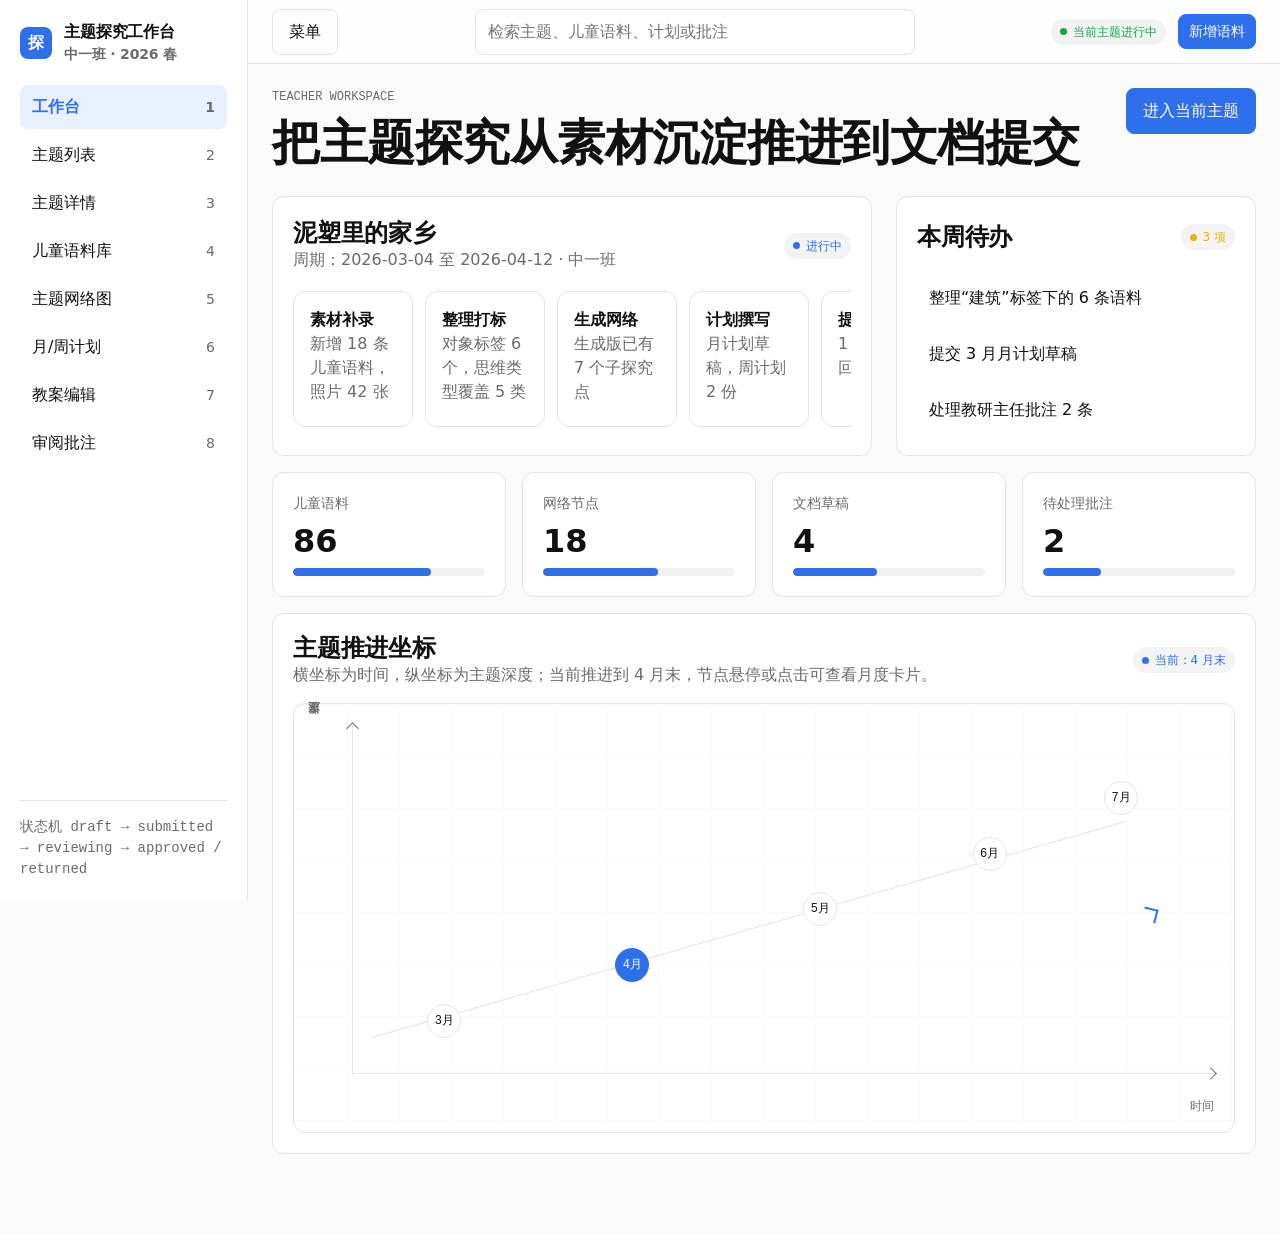
==== commit 8fc72e54: "找回了原先的版本" ====
--- a/teacher-workbench-prototype.html
+++ b/teacher-workbench-prototype.html
@@ -1,3 +1,4 @@
+
 <!doctype html>
 <html lang="zh-CN">
 <head>
@@ -70,208 +71,1215 @@
     body { margin: 0; min-height: 100vh; line-height: var(--leading-body); }
     button, input, select, textarea { font: inherit; }
     button { cursor: pointer; }
+    a { color: var(--accent); text-decoration: none; }
+    a:hover { text-decoration: underline; }
     :focus-visible { outline: 0; box-shadow: var(--focus-ring); }
-    h1, h2, h3 { margin: 0; font-family: var(--font-display); line-height: var(--leading-tight); letter-spacing: var(--tracking-display); }
-    h1 { font-size: clamp(var(--text-2xl), 3.5vw, var(--text-3xl)); }
+
+    .app-shell {
+      display: grid;
+      grid-template-columns: 248px minmax(0, 1fr);
+      min-height: 100vh;
+    }
+
+    .sidebar {
+      position: sticky;
+      top: 0;
+      height: 100vh;
+      border-right: 1px solid var(--border);
+      background: var(--surface);
+      padding: var(--space-5);
+      display: flex;
+      flex-direction: column;
+      gap: var(--space-5);
+    }
+
+    .brand {
+      display: flex;
+      align-items: center;
+      gap: var(--space-3);
+      font-weight: 600;
+      letter-spacing: var(--tracking-display);
+    }
+
+    .brand-mark {
+      width: 32px;
+      height: 32px;
+      border-radius: var(--radius-sm);
+      display: grid;
+      place-items: center;
+      background: var(--accent);
+      color: var(--accent-on);
+      font-weight: 600;
+    }
+
+    .nav-list { display: grid; gap: var(--space-1); }
+    .nav-btn {
+      border: 0;
+      width: 100%;
+      background: transparent;
+      color: var(--fg);
+      border-radius: var(--radius-sm);
+      display: flex;
+      align-items: center;
+      justify-content: space-between;
+      padding: 10px 12px;
+      text-align: left;
+      transition: background var(--motion-fast) var(--ease-standard), color var(--motion-fast) var(--ease-standard);
+    }
+    .nav-btn:hover { background: color-mix(in oklab, var(--border), transparent 55%); }
+    .nav-btn.active {
+      background: color-mix(in oklab, var(--accent), transparent 90%);
+      color: var(--accent);
+      font-weight: 600;
+    }
+
+    .sidebar-foot {
+      margin-top: auto;
+      border-top: 1px solid var(--border);
+      padding-top: var(--space-4);
+      color: var(--muted);
+      font-size: var(--text-sm);
+    }
+
+    .topbar {
+      position: sticky;
+      top: 0;
+      z-index: 4;
+      height: 64px;
+      background: color-mix(in oklab, var(--bg), var(--surface) 78%);
+      border-bottom: 1px solid var(--border);
+      display: flex;
+      align-items: center;
+      justify-content: space-between;
+      padding: 0 var(--container-gutter-desktop);
+    }
+
+    .mobile-menu { display: none; }
+    .search {
+      min-width: min(440px, 45vw);
+      border: 1px solid var(--border);
+      border-radius: var(--radius-sm);
+      background: var(--surface);
+      padding: 10px 12px;
+      color: var(--fg);
+    }
+
+    .main { min-width: 0; }
+    .content {
+      width: min(100%, var(--container-max));
+      margin: 0 auto;
+      padding: var(--space-6) var(--container-gutter-desktop) var(--space-20);
+    }
+
+    .screen { display: none; }
+    .screen.active { display: block; }
+
+    .page-head {
+      display: grid;
+      grid-template-columns: minmax(0, 1fr) auto;
+      gap: var(--space-4);
+      align-items: start;
+      margin-bottom: var(--space-6);
+    }
+
+    .eyebrow {
+      color: var(--muted);
+      font-family: var(--font-mono);
+      font-size: var(--text-xs);
+      text-transform: uppercase;
+      letter-spacing: 0;
+      margin-bottom: var(--space-2);
+    }
+
+    h1, h2, h3 {
+      font-family: var(--font-display);
+      line-height: var(--leading-tight);
+      letter-spacing: var(--tracking-display);
+      margin: 0;
+    }
+    h1 { font-size: clamp(var(--text-2xl), 4vw, var(--text-3xl)); }
     h2 { font-size: var(--text-xl); }
     h3 { font-size: var(--text-lg); }
     p { margin: 0; color: var(--muted); }
-    a { color: var(--accent); text-decoration: none; }
-
-    .app-shell { display: grid; grid-template-columns: 248px minmax(0, 1fr); min-height: 100vh; }
-    .sidebar { position: sticky; top: 0; height: 100vh; padding: var(--space-5); background: var(--surface); border-right: 1px solid var(--border); display: flex; flex-direction: column; gap: var(--space-5); }
-    .brand { display: flex; align-items: center; gap: var(--space-3); font-weight: 600; }
-    .brand-mark { width: 32px; height: 32px; border-radius: var(--radius-sm); display: grid; place-items: center; background: var(--accent); color: var(--accent-on); }
-    .nav-list { display: grid; gap: var(--space-1); }
-    .nav-btn { width: 100%; border: 0; border-radius: var(--radius-sm); background: transparent; color: var(--fg); padding: 10px 12px; display: flex; justify-content: space-between; align-items: center; text-align: left; }
-    .nav-btn:hover { background: color-mix(in oklab, var(--border), transparent 55%); }
-    .nav-btn.active { background: color-mix(in oklab, var(--accent), transparent 90%); color: var(--accent); font-weight: 600; }
-    .sidebar-foot { margin-top: auto; padding-top: var(--space-4); border-top: 1px solid var(--border); color: var(--muted); font-size: var(--text-sm); }
-    .topbar { position: sticky; top: 0; z-index: 5; height: 64px; padding: 0 var(--container-gutter-desktop); display: flex; justify-content: space-between; align-items: center; border-bottom: 1px solid var(--border); background: color-mix(in oklab, var(--bg), var(--surface) 78%); }
-    .mobile-menu { display: none; }
-    .search { width: min(440px, 45vw); border: 1px solid var(--border); border-radius: var(--radius-sm); background: var(--surface); padding: 10px 12px; }
-    .main { min-width: 0; }
-    .content { width: min(100%, var(--container-max)); margin: 0 auto; padding: var(--space-6) var(--container-gutter-desktop) var(--space-20); }
-    .screen { display: none; }
-    .screen.active { display: block; }
-    .page-head { display: grid; grid-template-columns: minmax(0, 1fr) auto; gap: var(--space-4); align-items: start; margin-bottom: var(--space-6); }
-    .eyebrow { color: var(--muted); font-family: var(--font-mono); font-size: var(--text-xs); text-transform: uppercase; margin-bottom: var(--space-2); }
+
+    .btn {
+      border: 1px solid var(--border);
+      border-radius: var(--radius-sm);
+      background: transparent;
+      color: var(--fg);
+      padding: 10px 16px;
+      min-height: 40px;
+      display: inline-flex;
+      align-items: center;
+      justify-content: center;
+      gap: var(--space-2);
+      transition: background var(--motion-fast) var(--ease-standard), border-color var(--motion-fast) var(--ease-standard);
+    }
+    .btn:hover { background: color-mix(in oklab, var(--border), transparent 65%); text-decoration: none; }
+    .btn-primary { background: var(--accent); border-color: var(--accent); color: var(--accent-on); }
+    .btn-primary:hover { background: var(--accent-hover); border-color: var(--accent-hover); }
+    .btn-small { min-height: 32px; padding: 6px 10px; font-size: var(--text-sm); }
+    .btn-danger { color: var(--danger); border-color: color-mix(in oklab, var(--danger), transparent 65%); }
+
     .grid { display: grid; gap: var(--space-4); }
     .grid-2 { grid-template-columns: repeat(2, minmax(0, 1fr)); }
     .grid-3 { grid-template-columns: repeat(3, minmax(0, 1fr)); }
     .grid-4 { grid-template-columns: repeat(4, minmax(0, 1fr)); }
-    .grid-main { grid-template-columns: minmax(0, 1.3fr) minmax(300px, .7fr); }
+    .grid-main { grid-template-columns: minmax(0, 1.35fr) minmax(320px, 0.65fr); }
+
+    .card {
+      background: var(--surface);
+      border: 1px solid var(--border);
+      border-radius: var(--radius-md);
+      padding: var(--space-5);
+      box-shadow: var(--elev-flat);
+    }
+
+    .card-head, .row-between {
+      display: flex;
+      align-items: center;
+      justify-content: space-between;
+      gap: var(--space-3);
+    }
+
     .stack { display: grid; gap: var(--space-4); }
-    .card, .doc-section { background: var(--surface); border: 1px solid var(--border); border-radius: var(--radius-md); padding: var(--space-5); }
-    .row-between, .card-head, .inline-actions { display: flex; justify-content: space-between; align-items: center; gap: var(--space-3); flex-wrap: wrap; }
-    .btn { border: 1px solid var(--border); border-radius: var(--radius-sm); background: transparent; color: var(--fg); padding: 10px 16px; min-height: 40px; display: inline-flex; align-items: center; justify-content: center; gap: var(--space-2); }
-    .btn:hover { background: color-mix(in oklab, var(--border), transparent 65%); }
-    .btn-primary { background: var(--accent); border-color: var(--accent); color: var(--accent-on); }
-    .btn-small { min-height: 32px; padding: 6px 10px; font-size: var(--text-sm); }
-    .icon-btn { width: 36px; height: 36px; border: 1px solid var(--border); border-radius: var(--radius-sm); background: var(--surface); display: grid; place-items: center; color: var(--fg); flex: 0 0 auto; }
-    .badge { display: inline-flex; align-items: center; gap: 6px; width: max-content; border-radius: var(--radius-pill); background: color-mix(in oklab, var(--border), transparent 55%); padding: 4px 9px; font-size: var(--text-xs); white-space: nowrap; }
-    .badge-dot::before { content: ""; width: 7px; height: 7px; border-radius: var(--radius-pill); background: currentColor; }
+    .stack-sm { display: grid; gap: var(--space-2); }
+    .muted { color: var(--muted); }
+    .meta { color: var(--meta); font-size: var(--text-sm); }
+    .mono { font-family: var(--font-mono); font-variant-numeric: tabular-nums; }
+
+    .badge {
+      display: inline-flex;
+      align-items: center;
+      gap: 6px;
+      width: max-content;
+      border-radius: var(--radius-pill);
+      background: color-mix(in oklab, var(--border), transparent 55%);
+      color: var(--fg);
+      padding: 4px 9px;
+      font-size: var(--text-xs);
+      white-space: nowrap;
+    }
+    .badge-dot::before {
+      content: "";
+      width: 7px;
+      height: 7px;
+      border-radius: var(--radius-pill);
+      background: currentColor;
+    }
     .success { color: var(--success); }
     .warn { color: var(--warn); }
     .danger { color: var(--danger); }
     .accent { color: var(--accent); }
-    .meta, .muted { color: var(--muted); font-size: var(--text-sm); }
-    .source-type { font-family: var(--font-mono); font-size: var(--text-xs); color: var(--accent); text-transform: uppercase; }
-    .table-wrap, .weekly-table-wrap { overflow: auto; border: 1px solid var(--border); border-radius: var(--radius-md); background: var(--surface); }
-    table { width: 100%; min-width: 760px; border-collapse: collapse; }
+
+    .progress {
+      height: 8px;
+      border-radius: var(--radius-pill);
+      background: color-mix(in oklab, var(--border), transparent 45%);
+      overflow: hidden;
+    }
+    .progress > span {
+      display: block;
+      height: 100%;
+      border-radius: inherit;
+      background: var(--accent);
+    }
+
+    .stat {
+      display: grid;
+      gap: var(--space-2);
+    }
+    .stat strong {
+      font-size: var(--text-2xl);
+      line-height: var(--leading-tight);
+      font-variant-numeric: tabular-nums;
+    }
+
+    .table-wrap { overflow: auto; border: 1px solid var(--border); border-radius: var(--radius-md); }
+    table { width: 100%; border-collapse: collapse; min-width: 760px; background: var(--surface); }
     th, td { padding: 13px 14px; border-bottom: 1px solid var(--border); text-align: left; vertical-align: top; }
-    th { background: var(--bg); color: var(--muted); font-size: var(--text-sm); font-weight: 500; }
+    th { color: var(--muted); font-size: var(--text-sm); font-weight: 500; background: var(--bg); }
     tr:last-child td { border-bottom: 0; }
+
+    .tabs, .filters {
+      display: flex;
+      flex-wrap: wrap;
+      gap: var(--space-2);
+    }
+    .chip {
+      border: 1px solid var(--border);
+      border-radius: var(--radius-pill);
+      background: var(--surface);
+      color: var(--fg);
+      padding: 7px 12px;
+      font-size: var(--text-sm);
+    }
+    .chip.active {
+      border-color: var(--accent);
+      color: var(--accent);
+      background: color-mix(in oklab, var(--accent), transparent 92%);
+    }
+
     .field { display: grid; gap: var(--space-2); }
-    .field label { font-size: var(--text-sm); font-weight: 600; }
-    .field input, .field select, .field textarea { width: 100%; min-height: 42px; border: 1px solid var(--border); border-radius: var(--radius-sm); background: var(--surface); padding: 10px 12px; }
+    .field label { font-weight: 600; font-size: var(--text-sm); }
+    .field input, .field select, .field textarea {
+      width: 100%;
+      border: 1px solid var(--border);
+      border-radius: var(--radius-sm);
+      background: var(--surface);
+      color: var(--fg);
+      padding: 10px 12px;
+      min-height: 42px;
+    }
     .field textarea { min-height: 104px; resize: vertical; }
+
+    .tag-picker {
+      display: flex;
+      flex-wrap: wrap;
+      gap: var(--space-2);
+    }
+
+    .tag-option {
+      display: inline-flex;
+      align-items: center;
+      gap: var(--space-2);
+      border: 1px solid var(--border);
+      border-radius: var(--radius-pill);
+      padding: 7px 11px;
+      background: var(--surface);
+      font-size: var(--text-sm);
+    }
+
+    .tag-option input {
+      width: 14px;
+      height: 14px;
+      margin: 0;
+      accent-color: var(--accent);
+    }
+
+    .hero-workbench {
+      min-height: 260px;
+      display: grid;
+      grid-template-columns: minmax(0, 1fr) 360px;
+      gap: var(--space-6);
+      align-items: stretch;
+    }
+
+    .timeline {
+      display: grid;
+      grid-template-columns: repeat(5, minmax(120px, 1fr));
+      gap: var(--space-3);
+      overflow: auto;
+      padding-bottom: var(--space-2);
+    }
+    .timeline-step {
+      border: 1px solid var(--border);
+      border-radius: var(--radius-md);
+      padding: var(--space-4);
+      background: var(--surface);
+      min-height: 120px;
+    }
+
+    .month-progress {
+      margin-top: var(--space-4);
+      display: grid;
+      gap: var(--space-4);
+    }
+    .progress-chart {
+      position: relative;
+      min-height: 430px;
+      border: 1px solid var(--border);
+      border-radius: var(--radius-md);
+      background:
+        linear-gradient(color-mix(in oklab, var(--border), transparent 78%) 1px, transparent 1px),
+        linear-gradient(90deg, color-mix(in oklab, var(--border), transparent 78%) 1px, transparent 1px),
+        var(--surface);
+      background-size: 52px 52px;
+      overflow: visible;
+      padding: var(--space-5);
+    }
+    .axis-label {
+      position: absolute;
+      color: var(--muted);
+      font-family: var(--font-mono);
+      font-size: var(--text-xs);
+    }
+    .axis-label.x { right: var(--space-5); bottom: var(--space-4); }
+    .axis-label.y {
+      left: var(--space-3);
+      top: var(--space-5);
+      writing-mode: vertical-rl;
+      transform: rotate(180deg);
+    }
+    .chart-axis-x,
+    .chart-axis-y {
+      content: "";
+      position: absolute;
+      background: var(--border);
+    }
+    .chart-axis-x {
+      left: 58px;
+      right: var(--space-5);
+      bottom: 58px;
+      height: 1px;
+    }
+    .chart-axis-y {
+      left: 58px;
+      top: var(--space-5);
+      bottom: 58px;
+      width: 1px;
+    }
+    .chart-axis-x::after,
+    .chart-axis-y::after {
+      content: "";
+      position: absolute;
+      width: 8px;
+      height: 8px;
+      border-top: 1px solid var(--muted);
+      border-right: 1px solid var(--muted);
+    }
+    .chart-axis-x::after {
+      right: -1px;
+      top: -4px;
+      transform: rotate(45deg);
+    }
+    .chart-axis-y::after {
+      top: 0;
+      left: -4px;
+      transform: rotate(-45deg);
+    }
+    .progress-arrow {
+      position: absolute;
+      left: 78px;
+      right: 78px;
+      bottom: 94px;
+      height: 160px;
+      pointer-events: none;
+    }
+    .progress-arrow::before {
+      content: "";
+      position: absolute;
+      left: 0;
+      right: 0;
+      bottom: 0;
+      border-top: 1px solid var(--border);
+      transform: rotate(-16deg);
+      transform-origin: left center;
+    }
+    .progress-arrow::after {
+      content: "";
+      position: absolute;
+      right: -1px;
+      top: 30px;
+      width: 12px;
+      height: 12px;
+      border-top: 2px solid var(--accent);
+      border-right: 2px solid var(--accent);
+      transform: rotate(14deg);
+    }
+    .chart-node {
+      position: absolute;
+      width: 34px;
+      height: 34px;
+      border: 1px solid var(--border);
+      border-radius: var(--radius-pill);
+      background: var(--surface);
+      color: var(--fg);
+      display: grid;
+      place-items: center;
+      font-family: var(--font-mono);
+      font-size: var(--text-xs);
+      transform: translate(-50%, 50%);
+      transition: transform var(--motion-fast) var(--ease-standard), border-color var(--motion-fast) var(--ease-standard), background var(--motion-fast) var(--ease-standard);
+      z-index: 2;
+    }
+    .chart-node:hover,
+    .chart-node.open,
+    .chart-node:focus-visible {
+      transform: translate(-50%, 50%) scale(1.08);
+      border-color: var(--accent);
+      background: color-mix(in oklab, var(--accent), transparent 92%);
+      color: var(--accent);
+      z-index: 8;
+    }
+    .chart-node.current {
+      border-color: var(--accent);
+      background: var(--accent);
+      color: var(--accent-on);
+    }
+    .month-card {
+      position: absolute;
+      left: 50%;
+      bottom: calc(100% + var(--space-3));
+      width: min(280px, calc(100vw - 72px));
+      transform: translateX(-50%) translateY(6px);
+      opacity: 0;
+      pointer-events: none;
+      border: 1px solid var(--border);
+      border-radius: var(--radius-md);
+      background: var(--surface);
+      color: var(--fg);
+      padding: var(--space-4);
+      box-shadow: var(--elev-raised);
+      display: grid;
+      gap: var(--space-3);
+      text-align: left;
+      font-family: var(--font-body);
+      font-size: var(--text-sm);
+      transition: opacity var(--motion-fast) var(--ease-standard), transform var(--motion-fast) var(--ease-standard);
+    }
+    .chart-node:hover .month-card,
+    .chart-node.open .month-card,
+    .chart-node:focus-visible .month-card {
+      opacity: 1;
+      pointer-events: auto;
+      transform: translateX(-50%) translateY(0);
+    }
+    .month-card::after {
+      content: "";
+      position: absolute;
+      left: calc(50% - 7px);
+      bottom: -7px;
+      width: 12px;
+      height: 12px;
+      border-right: 1px solid var(--border);
+      border-bottom: 1px solid var(--border);
+      background: var(--surface);
+      transform: rotate(45deg);
+    }
+    .month-card-head {
+      display: flex;
+      align-items: center;
+      justify-content: space-between;
+      gap: var(--space-2);
+    }
+    .month-card-head strong {
+      font-size: var(--text-lg);
+      line-height: var(--leading-tight);
+    }
+    .month-actions {
+      display: grid;
+      grid-template-columns: 1fr 1fr;
+      gap: var(--space-2);
+    }
+    .month-actions .btn {
+      min-height: 34px;
+      padding: 7px 9px;
+      font-size: var(--text-sm);
+    }
+
+    .utterance-item {
+      display: grid;
+      grid-template-columns: auto minmax(0, 1fr) auto;
+      gap: var(--space-3);
+      align-items: start;
+      border: 1px solid var(--border);
+      border-radius: var(--radius-md);
+      padding: var(--space-4);
+      background: var(--surface);
+    }
+    .utterance-item.selected {
+      border-color: var(--accent);
+      background: color-mix(in oklab, var(--accent), transparent 96%);
+    }
+    .utterance-item input { width: 18px; height: 18px; margin-top: 3px; }
+
+    .canvas {
+      min-height: 520px;
+      border: 1px solid var(--border);
+      border-radius: var(--radius-md);
+      background:
+        linear-gradient(color-mix(in oklab, var(--border), transparent 72%) 1px, transparent 1px),
+        linear-gradient(90deg, color-mix(in oklab, var(--border), transparent 72%) 1px, transparent 1px),
+        var(--surface);
+      background-size: 32px 32px;
+      overflow: auto;
+      padding: var(--space-5);
+    }
+    .mindmap {
+      min-width: 860px;
+      display: grid;
+      grid-template-columns: 180px minmax(160px, 0.7fr) minmax(420px, 1.3fr);
+      gap: var(--space-6);
+      align-items: center;
+    }
+    .mindmap-column {
+      display: grid;
+      gap: var(--space-4);
+      position: relative;
+    }
+    .node {
+      position: relative;
+      border: 1px solid var(--border);
+      border-radius: var(--radius-md);
+      background: var(--surface);
+      padding: 12px 14px;
+      box-shadow: var(--elev-flat);
+      font-size: var(--text-sm);
+    }
+    .node::after {
+      content: "";
+      position: absolute;
+      top: 50%;
+      left: calc(100% + 1px);
+      width: var(--space-6);
+      border-top: 1px solid var(--border);
+    }
+    .node::before {
+      content: "";
+      position: absolute;
+      top: calc(50% - 4px);
+      left: calc(100% + var(--space-6) - 7px);
+      width: 8px;
+      height: 8px;
+      border-top: 1px solid var(--border);
+      border-right: 1px solid var(--border);
+      transform: rotate(45deg);
+      background: transparent;
+    }
+    .mindmap-column:last-child .node::before,
+    .mindmap-column:last-child .node::after { display: none; }
+    .node.theme {
+      background: var(--accent);
+      color: var(--accent-on);
+      border-color: var(--accent);
+      min-height: 128px;
+      display: grid;
+      align-content: center;
+      gap: var(--space-2);
+    }
+    .node.theme .meta { color: color-mix(in oklab, var(--accent-on), transparent 24%); }
+    .node.branch {
+      border-color: color-mix(in oklab, var(--accent), transparent 70%);
+      background: color-mix(in oklab, var(--accent), transparent 95%);
+    }
+    .activity-stack {
+      display: grid;
+      grid-template-columns: repeat(2, minmax(0, 1fr));
+      gap: var(--space-3);
+    }
+    .activity-node {
+      display: grid;
+      gap: var(--space-2);
+      min-height: 116px;
+    }
+    .activity-node.generated {
+      border-color: var(--success);
+      background: color-mix(in oklab, var(--success), transparent 96%);
+    }
+    .domain-tags {
+      display: flex;
+      flex-wrap: wrap;
+      gap: 6px;
+      margin-top: var(--space-1);
+    }
+    .domain-tag {
+      border-radius: var(--radius-pill);
+      border: 1px solid var(--border);
+      padding: 2px 7px;
+      color: var(--muted);
+      font-size: var(--text-xs);
+      background: var(--surface);
+      white-space: nowrap;
+    }
+
+    .planner {
+      display: grid;
+      grid-template-columns: 280px minmax(0, 1fr);
+      gap: var(--space-4);
+    }
+    .doc-nav {
+      display: grid;
+      gap: var(--space-2);
+      align-content: start;
+    }
+    .doc-section {
+      border: 1px solid var(--border);
+      border-radius: var(--radius-md);
+      background: var(--surface);
+      padding: var(--space-5);
+      display: grid;
+      gap: var(--space-4);
+    }
+    .plan-tab { justify-content: space-between; }
+    .plan-doc { display: none; }
+    .plan-doc.active { display: grid; }
+    .week-summary {
+      display: grid;
+      grid-template-columns: repeat(3, minmax(0, 1fr));
+      gap: var(--space-3);
+    }
+    .week-summary .card {
+      padding: var(--space-4);
+      border-radius: var(--radius-sm);
+      background: var(--bg);
+    }
+    .reference-chain {
+      display: grid;
+      grid-template-columns: repeat(3, minmax(0, 1fr));
+      gap: var(--space-3);
+    }
+    .reference-card,
+    .source-card {
+      border: 1px solid var(--border);
+      border-radius: var(--radius-sm);
+      background: var(--surface);
+      padding: var(--space-4);
+      display: grid;
+      gap: var(--space-2);
+      min-width: 0;
+      color: var(--fg);
+      text-align: left;
+    }
+    .reference-card.active {
+      border-color: color-mix(in oklab, var(--accent), transparent 68%);
+      background: color-mix(in oklab, var(--accent), transparent 95%);
+    }
+    .source-grid {
+      display: grid;
+      grid-template-columns: repeat(4, minmax(0, 1fr));
+      gap: var(--space-3);
+    }
+    .month-plan-grid {
+      display: grid;
+      grid-template-columns: repeat(3, minmax(0, 1fr));
+      gap: var(--space-3);
+    }
+    .month-plan-card {
+      border: 1px solid var(--border);
+      border-radius: var(--radius-sm);
+      background: var(--bg);
+      padding: var(--space-4);
+      display: grid;
+      gap: var(--space-2);
+    }
+    .review-month-panel { display: none; }
+    .review-month-panel.active { display: contents; }
+    .source-type {
+      color: var(--muted);
+      font-size: var(--text-xs);
+      font-family: var(--font-mono);
+      text-transform: uppercase;
+    }
+    .source-list {
+      margin: 0;
+      padding-left: 18px;
+      color: var(--muted);
+      font-size: var(--text-sm);
+    }
+    .source-list li + li { margin-top: 4px; }
+    .inline-actions {
+      display: flex;
+      flex-wrap: wrap;
+      gap: var(--space-2);
+      align-items: center;
+    }
+    .schedule-table th:first-child,
+    .schedule-table td:first-child {
+      width: 86px;
+      white-space: nowrap;
+      font-weight: 600;
+    }
+    .weekly-plan-sheet {
+      border: 1px solid var(--border);
+      border-radius: var(--radius-md);
+      background: var(--surface);
+      overflow: hidden;
+    }
+    .weekly-title {
+      display: grid;
+      grid-template-columns: 1fr auto;
+      gap: var(--space-3);
+      align-items: center;
+      padding: var(--space-4) var(--space-5);
+      border-bottom: 1px solid var(--border);
+      background: var(--bg);
+    }
+    .weekly-title h2 { font-size: var(--text-xl); }
+    .weekly-meta {
+      display: flex;
+      flex-wrap: wrap;
+      gap: var(--space-2);
+      color: var(--muted);
+      font-size: var(--text-sm);
+    }
+    .weekly-table-wrap { overflow-x: auto; }
+    .weekly-table {
+      width: 100%;
+      min-width: 980px;
+      border-collapse: collapse;
+      background: var(--surface);
+    }
+    .weekly-table th,
+    .weekly-table td {
+      border-right: 1px solid var(--border);
+      border-bottom: 1px solid var(--border);
+      padding: 10px;
+      vertical-align: top;
+    }
+    .weekly-table th:last-child,
+    .weekly-table td:last-child { border-right: 0; }
+    .weekly-table tr:last-child td { border-bottom: 0; }
+    .weekly-table th {
+      background: var(--bg);
+      color: var(--fg);
+      text-align: center;
+      font-size: var(--text-sm);
+      font-weight: 600;
+    }
+    .time-slot {
+      width: 104px;
+      background: var(--bg);
+      color: var(--fg);
+      font-family: var(--font-mono);
+      font-size: var(--text-xs);
+      text-align: center;
+      white-space: nowrap;
+    }
+    .activity-cell {
+      display: grid;
+      gap: var(--space-2);
+      min-width: 220px;
+    }
+    .activity-title {
+      display: flex;
+      flex-wrap: wrap;
+      align-items: center;
+      gap: var(--space-2);
+    }
+    .activity-cell strong { color: var(--fg); }
+    .activity-cell .meta { line-height: 1.4; }
+    .lesson-link {
+      width: max-content;
+      border: 1px solid var(--border);
+      border-radius: var(--radius-pill);
+      background: var(--surface);
+      color: var(--accent);
+      padding: 3px 8px;
+      font-size: var(--text-xs);
+      line-height: 1.2;
+    }
+    .lesson-link.fill {
+      border-color: var(--accent);
+      background: color-mix(in oklab, var(--accent), transparent 92%);
+      font-weight: 600;
+    }
+    .lesson-status {
+      display: inline-flex;
+      width: max-content;
+      align-items: center;
+      border-radius: var(--radius-pill);
+      padding: 3px 8px;
+      background: color-mix(in oklab, var(--warn), transparent 86%);
+      color: color-mix(in oklab, var(--warn), black 35%);
+      font-size: var(--text-xs);
+      line-height: 1.2;
+    }
+    .lesson-peek {
+      position: fixed;
+      z-index: 40;
+      top: 0;
+      right: 0;
+      bottom: 0;
+      left: 248px;
+      width: auto;
+      height: 100vh;
+      transform: translateX(100%);
+      opacity: 0;
+      pointer-events: none;
+      transition: transform var(--motion-base) var(--ease-standard), opacity var(--motion-base) var(--ease-standard);
+      border-left: 1px solid var(--border);
+      background: var(--bg);
+      box-shadow: var(--elev-raised);
+      overflow: auto;
+    }
+    .lesson-peek.open {
+      transform: translateX(0);
+      opacity: 1;
+      pointer-events: auto;
+    }
+    .lesson-peek-head {
+      position: sticky;
+      top: 0;
+      z-index: 1;
+      display: grid;
+      gap: var(--space-3);
+      padding: var(--space-5) var(--space-6);
+      border-bottom: 1px solid var(--border);
+      background: var(--surface);
+    }
+    .lesson-peek-title {
+      display: flex;
+      align-items: flex-start;
+      justify-content: space-between;
+      gap: var(--space-3);
+    }
+    .lesson-peek-title h2 { font-size: var(--text-xl); }
+    .icon-btn {
+      width: 36px;
+      height: 36px;
+      border: 1px solid var(--border);
+      border-radius: var(--radius-sm);
+      background: var(--surface);
+      color: var(--fg);
+      display: grid;
+      place-items: center;
+      flex: 0 0 auto;
+    }
+    .lesson-peek-body {
+      display: grid;
+      gap: var(--space-5);
+      width: min(100%, var(--container-max));
+      margin: 0 auto;
+      padding: var(--space-6) var(--container-gutter-desktop) var(--space-20);
+    }
+    .lesson-peek-document {
+      background: var(--surface);
+      border: 1px solid var(--border);
+      border-radius: var(--radius-md);
+      padding: var(--space-6);
+      display: grid;
+      gap: var(--space-5);
+    }
+    .lesson-peek-meta {
+      display: grid;
+      gap: var(--space-2);
+      padding-bottom: var(--space-4);
+      border-bottom: 1px solid var(--border);
+    }
+    .lesson-peek-meta p { color: var(--fg); }
+    .lesson-peek-sections {
+      display: grid;
+      gap: var(--space-5);
+    }
+    .lesson-peek-section {
+      display: grid;
+      gap: var(--space-2);
+    }
+    .lesson-peek-section + .lesson-peek-section {
+      padding-top: var(--space-5);
+      border-top: 1px solid var(--border);
+    }
+    .lesson-peek-section h3 { font-size: var(--text-lg); }
+    .lesson-peek-section p {
+      max-width: 78ch;
+      color: var(--fg);
+      white-space: pre-line;
+    }
+    .lesson-detail-panel { display: none; }
+    .lesson-detail-panel.active { display: grid; }
+    .lesson-editor-panel { display: none; }
+    .lesson-editor-panel.active { display: grid; }
+    .lesson-actions {
+      display: flex;
+      flex-wrap: wrap;
+      gap: var(--space-2);
+      justify-content: flex-end;
+    }
+    .lesson-summary-grid {
+      display: grid;
+      grid-template-columns: repeat(2, minmax(0, 1fr));
+      gap: var(--space-4);
+    }
+    .lesson-summary-item {
+      border: 1px solid var(--border);
+      border-radius: var(--radius-sm);
+      background: var(--bg);
+      padding: var(--space-3);
+      display: grid;
+      gap: var(--space-1);
+    }
+    .lesson-summary-item span {
+      color: var(--muted);
+      font-size: var(--text-xs);
+    }
+    .lesson-outline {
+      display: grid;
+      grid-template-columns: repeat(2, minmax(0, 1fr));
+      gap: var(--space-4);
+    }
+    .lesson-block {
+      border: 1px solid var(--border);
+      border-radius: var(--radius-sm);
+      background: var(--bg);
+      padding: var(--space-4);
+      display: grid;
+      gap: var(--space-2);
+    }
+    .lesson-block.wide { grid-column: 1 / -1; }
+    .lesson-block textarea {
+      width: 100%;
+      min-height: 118px;
+      border: 1px solid var(--border);
+      border-radius: var(--radius-sm);
+      background: var(--surface);
+      color: var(--fg);
+      padding: var(--space-3);
+      resize: vertical;
+    }
     .hidden { display: none !important; }
-
-    .month-depth-card { overflow: hidden; }
-    .progress-chart { position: relative; height: 360px; min-width: 760px; border: 1px solid var(--border); border-radius: var(--radius-md); background: var(--surface); overflow: visible; }
-    .axis-x, .axis-y { position: absolute; color: var(--muted); font-size: var(--text-sm); }
-    .axis-x { left: 48%; bottom: 16px; }
-    .axis-y { left: 16px; top: 42%; writing-mode: vertical-rl; transform: rotate(180deg); }
-    .arrow-line { position: absolute; left: 78px; right: 76px; bottom: 72px; height: 4px; background: var(--accent); transform: rotate(-18deg); transform-origin: left center; border-radius: var(--radius-pill); }
-    .arrow-line::after { content: ""; position: absolute; right: -4px; top: -7px; border-left: 18px solid var(--accent); border-top: 9px solid transparent; border-bottom: 9px solid transparent; }
-    .month-node { position: absolute; transform: translate(-50%, 50%); }
-    .month-dot { width: 38px; height: 38px; border-radius: var(--radius-pill); border: 2px solid var(--accent); background: var(--surface); display: grid; place-items: center; color: var(--accent); font-weight: 600; }
-    .month-node.current .month-dot { background: var(--accent); color: var(--accent-on); }
-    .month-pop { display: none; position: absolute; left: 50%; bottom: 46px; transform: translateX(-50%); width: 260px; z-index: 2; background: var(--surface); border: 1px solid var(--border); border-radius: var(--radius-md); padding: var(--space-4); box-shadow: var(--elev-raised); }
-    .month-node:hover .month-pop, .month-node.open .month-pop { display: grid; gap: var(--space-3); }
-
-    .source-grid, .month-plan-grid { display: grid; grid-template-columns: repeat(3, minmax(0, 1fr)); gap: var(--space-3); }
-    .source-card, .month-plan-card { border: 1px solid var(--border); border-radius: var(--radius-sm); background: var(--surface); padding: var(--space-4); display: grid; gap: var(--space-2); }
-    .utterance-list { display: grid; gap: var(--space-3); }
-    .utterance-item { display: grid; grid-template-columns: auto minmax(0, 1fr); gap: var(--space-3); align-items: start; border: 1px solid var(--border); border-radius: var(--radius-md); background: var(--surface); padding: var(--space-4); }
-    .tags { display: flex; flex-wrap: wrap; gap: var(--space-2); }
-    .tag, .domain-tag { border-radius: var(--radius-pill); border: 1px solid var(--border); padding: 3px 8px; font-size: var(--text-xs); background: var(--bg); }
-    .filters { display: flex; flex-wrap: wrap; gap: var(--space-2); }
-    .chip { border: 1px solid var(--border); border-radius: var(--radius-pill); background: var(--surface); padding: 7px 12px; font-size: var(--text-sm); }
-    .chip.active { border-color: var(--accent); color: var(--accent); background: color-mix(in oklab, var(--accent), transparent 92%); }
-
-    .mindmap { overflow: auto; border: 1px solid var(--border); border-radius: var(--radius-md); background: var(--surface); padding: var(--space-5); }
-    .map-stage { min-width: 900px; display: grid; grid-template-columns: 220px 1fr 1.3fr; gap: var(--space-8); align-items: center; }
-    .map-col { display: grid; gap: var(--space-4); position: relative; }
-    .map-node { border: 1px solid var(--border); border-radius: var(--radius-md); background: var(--surface); padding: var(--space-4); display: grid; gap: var(--space-2); position: relative; }
-    .map-node::after { content: "→"; position: absolute; right: calc(-1 * var(--space-6)); top: 50%; transform: translateY(-50%); color: var(--accent); font-weight: 600; }
-    .map-col:last-child .map-node::after { display: none; }
-
-    .planner { display: grid; grid-template-columns: 286px minmax(0, 1fr); gap: var(--space-4); align-items: start; }
-    .doc-nav { display: grid; gap: var(--space-3); }
-    .plan-nav-group { border: 1px solid var(--border); border-radius: var(--radius-md); background: var(--surface); overflow: hidden; }
-    .plan-nav-group.active { border-color: color-mix(in oklab, var(--accent), transparent 65%); box-shadow: var(--elev-ring); }
-    .month-parent { border-radius: 0; border: 0; border-bottom: 1px solid var(--border); background: var(--surface); }
-    .week-child-list, .plan-nav-empty { display: none; background: var(--bg); }
-    .plan-nav-group.expanded .week-child-list { display: grid; gap: var(--space-1); padding: var(--space-2); }
-    .plan-nav-group.expanded .plan-nav-empty { display: block; padding: var(--space-2) var(--space-3) var(--space-3) var(--space-6); color: var(--muted); font-size: var(--text-sm); }
-    .week-child { min-height: 36px; padding: 8px 10px 8px var(--space-6); font-size: var(--text-sm); background: transparent; }
-    .plan-doc { display: none; }
-    .plan-doc.active { display: grid; gap: var(--space-4); }
-    .weekly-plan-sheet { border: 1px solid var(--border); border-radius: var(--radius-md); background: var(--surface); overflow: hidden; }
-    .weekly-title { padding: var(--space-5); border-bottom: 1px solid var(--border); display: grid; gap: var(--space-3); }
-    .weekly-meta { display: flex; flex-wrap: wrap; gap: var(--space-2); align-items: center; color: var(--muted); font-size: var(--text-sm); }
-    .weekly-table th, .weekly-table td { min-width: 170px; }
-    .weekly-table .time-slot { min-width: 112px; color: var(--muted); font-family: var(--font-mono); font-size: var(--text-xs); }
-    .activity-cell { display: grid; gap: var(--space-2); min-width: 150px; }
-    .activity-title { display: flex; align-items: center; gap: var(--space-2); flex-wrap: wrap; }
-    .lesson-link { border: 0; background: transparent; color: var(--accent); padding: 0; font-size: var(--text-sm); }
-    .lesson-link.fill { color: var(--danger); }
-    .lesson-status { color: var(--danger); font-size: var(--text-xs); }
-
-    .lesson-overlay { position: fixed; inset: 0 0 0 248px; z-index: 20; transform: translateX(100%); opacity: 0; pointer-events: none; transition: transform var(--motion-base) var(--ease-standard), opacity var(--motion-base) var(--ease-standard); background: var(--bg); overflow: auto; }
-    .lesson-overlay.open { transform: translateX(0); opacity: 1; pointer-events: auto; }
-    .lesson-head { position: sticky; top: 0; z-index: 1; padding: var(--space-5) var(--space-6); border-bottom: 1px solid var(--border); background: var(--surface); display: grid; gap: var(--space-3); }
-    .lesson-title-row, .lesson-page-heading { display: flex; align-items: flex-start; gap: var(--space-3); }
-    .lesson-body { width: min(100%, var(--container-max)); margin: 0 auto; padding: var(--space-6) var(--container-gutter-desktop) var(--space-20); }
-    .lesson-document { background: var(--surface); border: 1px solid var(--border); border-radius: var(--radius-md); padding: var(--space-6); display: grid; gap: var(--space-5); }
-    .lesson-section { display: grid; gap: var(--space-2); padding-top: var(--space-4); border-top: 1px solid var(--border); }
-    .lesson-layout { display: grid; grid-template-columns: minmax(0, 1fr) 300px; gap: var(--space-4); }
-    .lesson-form { display: grid; gap: var(--space-4); }
-    .lesson-editor-grid { display: grid; grid-template-columns: repeat(2, minmax(0, 1fr)); gap: var(--space-4); }
-    .lesson-editor-grid .wide { grid-column: 1 / -1; }
-    .toast { position: fixed; left: 50%; bottom: var(--space-6); transform: translateX(-50%); z-index: 40; border: 1px solid var(--border); border-radius: var(--radius-pill); background: var(--surface); padding: 10px 16px; box-shadow: var(--elev-raised); opacity: 0; pointer-events: none; transition: opacity var(--motion-fast) var(--ease-standard); }
-    .toast.show { opacity: 1; }
-
-    .modal { position: fixed; inset: 0; z-index: 30; display: none; background: color-mix(in oklab, var(--fg), transparent 76%); padding: var(--space-6); align-items: center; justify-content: center; }
-    .modal.open { display: flex; }
-    .dialog { width: min(620px, 100%); max-height: 90vh; overflow: auto; background: var(--surface); border-radius: var(--radius-md); border: 1px solid var(--border); padding: var(--space-5); display: grid; gap: var(--space-4); }
-    .tag-picker { display: flex; flex-wrap: wrap; gap: var(--space-2); }
-    .tag-option { border: 1px solid var(--border); border-radius: var(--radius-pill); padding: 7px 10px; display: inline-flex; gap: 6px; align-items: center; }
-
-    @media (max-width: 1023px) {
+    .rich-placeholder {
+      min-height: 92px;
+      border: 1px dashed var(--border);
+      border-radius: var(--radius-sm);
+      background: var(--bg);
+      padding: var(--space-4);
+      color: var(--muted);
+    }
+
+    .annotation {
+      border-left: 3px solid var(--accent);
+      padding-left: var(--space-3);
+      display: grid;
+      gap: var(--space-1);
+    }
+
+    .toast {
+      position: fixed;
+      right: var(--space-6);
+      bottom: var(--space-6);
+      z-index: 10;
+      border: 1px solid var(--border);
+      border-radius: var(--radius-md);
+      background: var(--surface);
+      padding: var(--space-4);
+      box-shadow: var(--elev-raised);
+      color: var(--fg);
+      opacity: 0;
+      transform: translateY(12px);
+      pointer-events: none;
+      transition: opacity var(--motion-base) var(--ease-standard), transform var(--motion-base) var(--ease-standard);
+    }
+    .toast.show { opacity: 1; transform: translateY(0); }
+
+    .drawer {
+      position: fixed;
+      inset: 0;
+      z-index: 20;
+      display: none;
+      background: color-mix(in oklab, var(--fg), transparent 70%);
+    }
+    .drawer.open { display: grid; justify-items: end; }
+    .drawer-panel {
+      width: min(520px, 100%);
+      height: 100%;
+      background: var(--surface);
+      padding: var(--space-6);
+      display: grid;
+      grid-template-rows: auto 1fr auto;
+      gap: var(--space-5);
+      box-shadow: var(--elev-raised);
+    }
+
+    @media (max-width: 1180px) {
+      .grid-4 { grid-template-columns: repeat(2, minmax(0, 1fr)); }
+      .source-grid { grid-template-columns: repeat(2, minmax(0, 1fr)); }
+      .hero-workbench, .grid-main { grid-template-columns: 1fr; }
+    }
+
+    @media (max-width: 920px) {
       .app-shell { grid-template-columns: 1fr; }
-      .sidebar { position: fixed; inset: 0 auto 0 0; width: 260px; z-index: 50; transform: translateX(-100%); transition: transform var(--motion-base) var(--ease-standard); }
-      .sidebar.open { transform: translateX(0); }
-      .mobile-menu { display: inline-grid; }
-      .lesson-overlay { inset: 0; }
-      .planner, .grid-main, .lesson-layout { grid-template-columns: 1fr; }
-      .source-grid, .month-plan-grid, .grid-3, .grid-4 { grid-template-columns: repeat(2, minmax(0, 1fr)); }
-    }
+      .sidebar {
+        display: none;
+        position: fixed;
+        z-index: 30;
+        inset: 0 auto 0 0;
+        width: min(320px, 86vw);
+      }
+      .sidebar.open { display: flex; }
+      .mobile-menu { display: inline-flex; }
+      .topbar { padding: 0 var(--container-gutter-tablet); }
+      .content { padding-inline: var(--container-gutter-tablet); }
+      .page-head { grid-template-columns: 1fr; }
+      .grid-2, .grid-3, .planner { grid-template-columns: 1fr; }
+      .week-summary, .reference-chain, .month-plan-grid { grid-template-columns: 1fr; }
+      .lesson-outline { grid-template-columns: 1fr; }
+      .search { min-width: 0; width: 100%; }
+      .month-progress { overflow-x: auto; }
+      .progress-chart { min-width: 720px; }
+    }
+
     @media (max-width: 640px) {
-      .content, .topbar, .lesson-body { padding-left: var(--container-gutter-phone); padding-right: var(--container-gutter-phone); }
-      .search { display: none; }
-      .page-head { grid-template-columns: 1fr; }
-      .grid-2, .source-grid, .month-plan-grid, .grid-3, .grid-4, .lesson-editor-grid { grid-template-columns: 1fr; }
-      .progress-chart { min-width: 680px; }
-      .lesson-document { padding: var(--space-4); }
+      .topbar {
+        height: auto;
+        padding: var(--space-3) var(--container-gutter-phone);
+        display: grid;
+        grid-template-columns: auto 1fr;
+      }
+      .search { grid-column: 1 / -1; }
+      .content { padding: var(--space-5) var(--container-gutter-phone) var(--space-12); }
+      .grid-4, .source-grid { grid-template-columns: 1fr; }
+      .card { padding: var(--space-4); }
+      .card-head, .row-between { align-items: flex-start; flex-direction: column; }
+      .utterance-item { grid-template-columns: auto minmax(0, 1fr); }
+      .utterance-item .badge { grid-column: 2; }
+      .canvas { min-height: 480px; }
+      .node { min-width: 96px; font-size: var(--text-xs); }
+      .mindmap { min-width: 760px; grid-template-columns: 150px 150px 410px; }
+      .activity-stack { grid-template-columns: 1fr; }
+      .weekly-title { grid-template-columns: 1fr; }
+      .lesson-peek {
+        left: 0;
+        width: 100vw;
+        transform: translateX(100%);
+      }
+      .lesson-peek-body { padding-inline: var(--container-gutter-phone); }
+      .lesson-peek-document { padding: var(--space-4); }
     }
   </style>
 </head>
 <body>
   <div class="app-shell">
-    <aside class="sidebar" id="sidebar">
-      <div class="brand"><span class="brand-mark">师</span><span>主题探究工作台</span></div>
-      <nav class="nav-list" aria-label="主导航">
+    <aside class="sidebar" id="sidebar" aria-label="主导航">
+      <div class="brand">
+        <div class="brand-mark">探</div>
+        <div>
+          <div>主题探究工作台</div>
+          <div class="meta">中一班 · 2026 春</div>
+        </div>
+      </div>
+      <nav class="nav-list" id="nav">
         <button class="nav-btn active" data-screen="dashboard">工作台 <span class="meta">1</span></button>
         <button class="nav-btn" data-screen="themes">主题列表 <span class="meta">2</span></button>
         <button class="nav-btn" data-screen="theme-detail">主题详情 <span class="meta">3</span></button>
         <button class="nav-btn" data-screen="corpus">儿童语料库 <span class="meta">4</span></button>
         <button class="nav-btn" data-screen="map">主题网络图 <span class="meta">5</span></button>
         <button class="nav-btn" data-screen="plans">月/周计划 <span class="meta">6</span></button>
-        <button class="nav-btn" data-screen="review">审核意见 <span class="meta">7</span></button>
+        <button class="nav-btn" data-screen="lesson">教案编辑 <span class="meta">7</span></button>
+        <button class="nav-btn" data-screen="review">审阅批注 <span class="meta">8</span></button>
       </nav>
-      <div class="sidebar-foot">班级教师 · 大一班<br>当前：4 月末</div>
+      <div class="sidebar-foot">
+        <div class="mono">状态机 draft → submitted → reviewing → approved / returned</div>
+      </div>
     </aside>
 
     <main class="main">
       <header class="topbar">
-        <button class="icon-btn mobile-menu" id="menuBtn" aria-label="打开导航">☰</button>
-        <input class="search" aria-label="搜索" placeholder="搜索主题、月计划、儿童语料">
-        <div class="inline-actions"><span class="badge badge-dot warn">4 月最后一周未完成</span><button class="btn btn-primary" data-screen-link="plans">继续填写</button></div>
+        <button class="btn mobile-menu" id="menuBtn" aria-label="打开导航">菜单</button>
+        <input class="search" type="search" placeholder="检索主题、儿童语料、计划或批注">
+        <div class="row-between">
+          <span class="badge badge-dot success">当前主题进行中</span>
+          <button class="btn btn-primary btn-small" data-open-drawer>新增语料</button>
+        </div>
       </header>
 
       <div class="content">
         <section class="screen active" id="dashboard" data-od-id="screen-dashboard">
           <div class="page-head">
-            <div><div class="eyebrow">Workbench</div><h1>班级主题探究工作台</h1><p>围绕“泥塑里的家乡”，从语料、课程依据、主题网络到月周计划和教案形成可追溯链路。</p></div>
-            <button class="btn btn-primary" data-screen-link="corpus">提交儿童语料</button>
+            <div>
+              <div class="eyebrow">Teacher workspace</div>
+              <h1>把主题探究从素材沉淀推进到文档提交</h1>
+            </div>
+            <button class="btn btn-primary" data-screen-link="theme-detail">进入当前主题</button>
           </div>
-          <div class="grid grid-4">
-            <article class="card"><div class="source-type">Theme</div><h3>泥塑里的家乡</h3><p>月主题持续推进中。</p></article>
-            <article class="card"><div class="source-type">Month</div><h3>4 月月末</h3><p>已拆解 4 个所属周计划。</p></article>
-            <article class="card"><div class="source-type">Lesson</div><h3>2 个未填写</h3><p>集中在 4 月最后一周。</p></article>
-            <article class="card"><div class="source-type">Review</div><h3>2 条意见</h3><p>需要补齐多源依据链。</p></article>
+
+          <div class="grid hero-workbench">
+            <div class="card stack">
+              <div class="card-head">
+                <div>
+                  <h2>泥塑里的家乡</h2>
+                  <p>周期：2026-03-04 至 2026-04-12 · 中一班</p>
+                </div>
+                <span class="badge badge-dot accent">进行中</span>
+              </div>
+              <div class="timeline">
+                <div class="timeline-step"><strong>素材补录</strong><p>新增 18 条儿童语料，照片 42 张</p></div>
+                <div class="timeline-step"><strong>整理打标</strong><p>对象标签 6 个，思维类型覆盖 5 类</p></div>
+                <div class="timeline-step"><strong>生成网络</strong><p>生成版已有 7 个子探究点</p></div>
+                <div class="timeline-step"><strong>计划撰写</strong><p>月计划草稿，周计划 2 份</p></div>
+                <div class="timeline-step"><strong>提交审阅</strong><p>1 份教案退回修改</p></div>
+              </div>
+            </div>
+            <div class="card stack">
+              <div class="card-head"><h2>本周待办</h2><span class="badge badge-dot warn">3 项</span></div>
+              <div class="stack-sm">
+                <button class="nav-btn" data-screen-link="corpus">整理“建筑”标签下的 6 条语料</button>
+                <button class="nav-btn" data-screen-link="plans">提交 3 月月计划草稿</button>
+                <button class="nav-btn" data-screen-link="review">处理教研主任批注 2 条</button>
+              </div>
+            </div>
           </div>
-          <div class="grid grid-3" style="margin-top: var(--space-4);">
-            <button class="source-card" data-screen-link="themes"><span class="source-type">Themes</span><strong>主题列表</strong><span class="meta">查看本学期全部主题与状态</span></button>
-            <button class="source-card" data-screen-link="theme-detail"><span class="source-type">Current</span><strong>当前主题详情</strong><span class="meta">进入“泥塑里的家乡”的依据、网络与计划链路</span></button>
-            <button class="source-card" data-screen-link="plans"><span class="source-type">Plans</span><strong>继续 4 月最后一周</strong><span class="meta">查看未完成周计划与教案</span></button>
+
+          <div class="grid grid-4" style="margin-top: var(--space-4);">
+            <div class="card stat"><span class="meta">儿童语料</span><strong>86</strong><div class="progress"><span style="width: 72%"></span></div></div>
+            <div class="card stat"><span class="meta">网络节点</span><strong>18</strong><div class="progress"><span style="width: 60%"></span></div></div>
+            <div class="card stat"><span class="meta">文档草稿</span><strong>4</strong><div class="progress"><span style="width: 44%"></span></div></div>
+            <div class="card stat"><span class="meta">待处理批注</span><strong>2</strong><div class="progress"><span style="width: 30%"></span></div></div>
           </div>
-          <div class="card month-depth-card stack" style="margin-top: var(--space-4);">
+
+          <div class="card month-progress">
             <div class="row-between">
-              <div><h2>3-7 月时间推进</h2><p>横坐标为时间，纵坐标为主题深度；节点悬停或点击弹出月度卡片。</p></div>
-              <span class="badge badge-dot warn">当前：4 月末</span>
+              <div>
+                <h2>主题推进坐标</h2>
+                <p>横坐标为时间，纵坐标为主题深度；当前推进到 4 月末，节点悬停或点击可查看月度卡片。</p>
+              </div>
+              <span class="badge badge-dot accent">当前：4 月末</span>
             </div>
-            <div class="table-wrap" style="border:0;">
-              <div class="progress-chart" id="progressChart">
-                <span class="axis-x">时间</span><span class="axis-y">主题深度</span><div class="arrow-line"></div>
-                <div class="month-node" style="left:14%; bottom:22%;" data-month-node><button class="month-dot">3</button><div class="month-pop"><strong>3 月：屋顶与花窗</strong><p>完成 3 月月计划和第 3-4 周周计划。</p><div class="inline-actions"><button class="btn btn-small" data-plan-link="month-mar">月计划</button><button class="btn btn-small" data-review-link="review-mar">审核意见</button></div></div></div>
-                <div class="month-node current" style="left:35%; bottom:39%;" data-month-node><button class="month-dot">4</button><div class="month-pop"><strong>4 月：社区延伸</strong><p>已到月末，最后一周周计划与教案未完成。</p><div class="inline-actions"><button class="btn btn-small" data-plan-link="month-apr">月计划</button><button class="btn btn-small" data-review-link="review-apr">审核意见</button></div></div></div>
-                <div class="month-node" style="left:56%; bottom:54%;" data-month-node><button class="month-dot">5</button><div class="month-pop"><strong>5 月：街巷走访</strong><p>预排阶段，等待 4 月审核处理。</p><div class="inline-actions"><button class="btn btn-small" data-plan-link="month-may">月计划</button><button class="btn btn-small" data-review-link="review-may">审核意见</button></div></div></div>
-                <div class="month-node" style="left:73%; bottom:66%;" data-month-node><button class="month-dot">6</button><div class="month-pop"><strong>6 月：作品表达</strong><p>整理儿童作品、讲述与主题档案。</p><div class="inline-actions"><button class="btn btn-small" data-plan-link="month-jun">月计划</button><button class="btn btn-small" data-review-link="review-jun">审核意见</button></div></div></div>
-                <div class="month-node" style="left:88%; bottom:76%;" data-month-node><button class="month-dot">7</button><div class="month-pop"><strong>7 月：学期复盘</strong><p>汇总成长档案与学期报告。</p><div class="inline-actions"><button class="btn btn-small" data-plan-link="month-jul">月计划</button><button class="btn btn-small" data-review-link="review-jul">审核意见</button></div></div></div>
+            <div class="progress-chart" aria-label="时间与主题深度坐标图">
+              <span class="axis-label x">时间</span>
+              <span class="axis-label y">主题深度</span>
+              <span class="chart-axis-x" aria-hidden="true"></span>
+              <span class="chart-axis-y" aria-hidden="true"></span>
+              <span class="progress-arrow" aria-hidden="true"></span>
+
+              <div class="chart-node" style="left: 16%; bottom: 26%;" data-month-node="mar" role="button" tabindex="0" aria-label="3 月节点">
+                3月
+                <span class="month-card">
+                  <span class="month-card-head"><strong>3 月</strong><span class="badge badge-dot success">已通过</span></span>
+                  <span class="muted">启动“泥塑里的家乡”，完成主题网络和第 3-4 周计划。</span>
+                  <span class="month-actions">
+                    <button class="btn btn-small" data-plan-link="month-plan">月计划</button>
+                    <button class="btn btn-small" data-review-link="review-mar">审核意见</button>
+                  </span>
+                </span>
+              </div>
+
+              <div class="chart-node current" style="left: 36%; bottom: 39%;" data-month-node="apr" role="button" tabindex="0" aria-label="4 月节点，当前月末">
+                4月
+                <span class="month-card">
+                  <span class="month-card-head"><strong>4 月</strong><span class="badge badge-dot warn">月末</span></span>
+                  <span class="muted">补齐课程依据引用，处理上级退回意见，准备 5 月主题延伸。</span>
+                  <span class="month-actions">
+                    <button class="btn btn-small btn-primary" data-plan-link="month-apr">月计划</button>
+                    <button class="btn btn-small" data-review-link="review-apr">审核意见</button>
+                  </span>
+                </span>
+              </div>
+
+              <div class="chart-node" style="left: 56%; bottom: 52%;" data-month-node="may" role="button" tabindex="0" aria-label="5 月节点">
+                5月
+                <span class="month-card">
+                  <span class="month-card-head"><strong>5 月</strong><span class="badge">预排</span></span>
+                  <span class="muted">从花窗纹样延伸到家乡街巷和社区资源走访。</span>
+                  <span class="month-actions">
+                    <button class="btn btn-small" data-plan-link="month-may">月计划</button>
+                    <button class="btn btn-small" data-review-link="review-may">审核意见</button>
+                  </span>
+                </span>
+              </div>
+
+              <div class="chart-node" style="left: 74%; bottom: 65%;" data-month-node="jun" role="button" tabindex="0" aria-label="6 月节点">
+                6月
+                <span class="month-card">
+                  <span class="month-card-head"><strong>6 月</strong><span class="badge">未开始</span></span>
+                  <span class="muted">整理作品档案，形成儿童表达、建构和家园资源的汇总。</span>
+                  <span class="month-actions">
+                    <button class="btn btn-small" data-plan-link="month-jun">月计划</button>
+                    <button class="btn btn-small" data-review-link="review-jun">审核意见</button>
+                  </span>
+                </span>
+              </div>
+
+              <div class="chart-node" style="left: 88%; bottom: 78%;" data-month-node="jul" role="button" tabindex="0" aria-label="7 月节点">
+                7月
+                <span class="month-card">
+                  <span class="month-card-head"><strong>7 月</strong><span class="badge">未开始</span></span>
+                  <span class="muted">完成主题回顾、成长档案引用和学期课程复盘。</span>
+                  <span class="month-actions">
+                    <button class="btn btn-small" data-plan-link="month-jul">月计划</button>
+                    <button class="btn btn-small" data-review-link="review-jul">审核意见</button>
+                  </span>
+                </span>
               </div>
             </div>
           </div>
@@ -279,44 +1287,29 @@
 
         <section class="screen" id="themes" data-od-id="screen-themes">
           <div class="page-head">
-            <div><div class="eyebrow">Themes</div><h1>按学期管理主题活动</h1><p>主题列表恢复为独立页面，用于查看主题状态、进度和进入当前主题。</p></div>
+            <div><div class="eyebrow">Themes</div><h1>按学期管理主题活动</h1></div>
             <button class="btn btn-primary">新建主题</button>
           </div>
-          <div class="filters">
-            <button class="chip active">全部</button>
-            <button class="chip">进行中</button>
-            <button class="chip">规划中</button>
-            <button class="chip">已结束</button>
+          <div class="tabs" role="tablist">
+            <button class="chip active">全部</button><button class="chip">进行中</button><button class="chip">规划中</button><button class="chip">已结束</button>
           </div>
           <div class="grid grid-3" style="margin-top: var(--space-4);">
             <article class="card stack">
               <div class="row-between"><h2>泥塑里的家乡</h2><span class="badge badge-dot accent">进行中</span></div>
-              <p>从儿童关于泥土、老房子、花窗纹样和社区资源的讨论中生成月主题网络。</p>
-              <div class="grid grid-3">
-                <div><span class="source-type">Corpus</span><h3>96</h3><p>儿童语料</p></div>
-                <div><span class="source-type">Plans</span><h3>6</h3><p>月周文档</p></div>
-                <div><span class="source-type">Lessons</span><h3>2</h3><p>待填写</p></div>
-              </div>
+              <p>从幼儿对泥土、建筑、家乡物件的讨论中生成探究网络。</p>
+              <div class="progress"><span style="width: 58%"></span></div>
               <button class="btn" data-screen-link="theme-detail">查看主题详情</button>
             </article>
             <article class="card stack">
               <div class="row-between"><h2>春天的种子</h2><span class="badge badge-dot success">已结束</span></div>
-              <p>已归档主题。保留儿童观察记录、家园照片、周计划和成长档案引用。</p>
-              <div class="grid grid-3">
-                <div><span class="source-type">Corpus</span><h3>48</h3><p>儿童语料</p></div>
-                <div><span class="source-type">Plans</span><h3>4</h3><p>计划文档</p></div>
-                <div><span class="source-type">Archive</span><h3>1</h3><p>主题档案</p></div>
-              </div>
+              <p>生成版网络比预设版新增“照料责任”和“失败原因”两支。</p>
+              <div class="progress"><span style="width: 100%"></span></div>
               <button class="btn">查看档案</button>
             </article>
             <article class="card stack">
               <div class="row-between"><h2>桥从哪里来</h2><span class="badge">规划中</span></div>
-              <p>园所文化方向：水乡建筑与社区桥梁。等待教师补充课程背景与资源清单。</p>
-              <div class="grid grid-3">
-                <div><span class="source-type">Source</span><h3>3</h3><p>课程依据</p></div>
-                <div><span class="source-type">Weeks</span><h3>0</h3><p>周计划</p></div>
-                <div><span class="source-type">Status</span><h3>草稿</h3><p>未提交</p></div>
-              </div>
+              <p>园所文化方向：水乡建筑。等待教师补充来源描述。</p>
+              <div class="progress"><span style="width: 18%"></span></div>
               <button class="btn">继续编辑</button>
             </article>
           </div>
@@ -324,424 +1317,1097 @@
 
         <section class="screen" id="theme-detail" data-od-id="screen-theme-detail">
           <div class="page-head">
-            <div><div class="eyebrow">Theme detail</div><h1>主题详情：泥塑里的家乡</h1><p>这里恢复主题详情页，集中呈现课程依据、主题网络、月计划和周计划之间的引用关系。</p></div>
-            <div class="filters"><button class="chip active">概览</button><button class="chip">资料库</button><button class="chip">计划文档</button></div>
+            <div><div class="eyebrow">Theme detail</div><h1>主题详情：泥塑里的家乡</h1></div>
+            <div class="tabs"><button class="chip active">概览</button><button class="chip">资料库</button><button class="chip">计划文档</button></div>
           </div>
           <div class="grid grid-main">
-            <article class="card stack">
-              <div class="row-between"><h2>主题推进链路</h2><span class="badge badge-dot warn">当前：4 月末</span></div>
-              <div class="source-grid">
-                <button class="source-card" data-screen-link="corpus"><span class="source-type">Child needs</span><strong>儿童需求</strong><span class="meta">儿童语料、作品讲述、观察记录</span></button>
-                <button class="source-card" data-screen-link="map"><span class="source-type">Theme map</span><strong>月主题网络图</strong><span class="meta">月主题到子探究点和具体活动</span></button>
-                <button class="source-card" data-plan-link="month-apr"><span class="source-type">Month plan</span><strong>4 月月计划</strong><span class="meta">下钻到 4 个所属周计划</span></button>
+            <div class="card stack">
+              <div class="card-head"><h2>主题进度</h2><span class="badge badge-dot accent">第 3 周 / 共 6 周</span></div>
+              <div class="timeline">
+                <div class="timeline-step"><strong>预设网络</strong><p>中心词与 4 个初始分支已定稿</p></div>
+                <div class="timeline-step"><strong>语料聚类</strong><p>按对象标签归为 6 组</p></div>
+                <div class="timeline-step"><strong>生成网络</strong><p>本周新增“屋顶形状”节点</p></div>
+                <div class="timeline-step"><strong>月计划</strong><p>草稿可提交</p></div>
+                <div class="timeline-step"><strong>主题反思</strong><p>主题结束后启用</p></div>
               </div>
-            </article>
+            </div>
             <aside class="card stack">
               <h2>关键入口</h2>
               <button class="nav-btn" data-screen-link="corpus">提取过往儿童语料</button>
-              <button class="nav-btn" data-screen-link="map">查看月主题网络图</button>
+              <button class="nav-btn" data-screen-link="map">编辑生成版网络图</button>
               <button class="nav-btn" data-screen-link="plans">撰写月/周计划</button>
-              <button class="nav-btn" data-review-link="review-apr">处理 4 月审核意见</button>
+              <button class="nav-btn" data-screen-link="lesson">创建主题活动教案</button>
             </aside>
           </div>
-          <div class="grid grid-4" style="margin-top: var(--space-4);">
-            <article class="card stack">
-              <span class="source-type">Policy</span>
-              <h3>政策要求</h3>
-              <p>依据《指南》《纲要》中关于主动探究、表达表现、社会经验连接的要求。</p>
-            </article>
-            <article class="card stack">
-              <span class="source-type">Culture</span>
-              <h3>园所文化</h3>
-              <p>结合原本课程、家乡文化和近期园本课题，把泥塑与社区建筑经验连接。</p>
-            </article>
-            <article class="card stack">
-              <span class="source-type">Resources</span>
-              <h3>可用资源</h3>
-              <p>社区老房子、家长照片、访谈资源、泥塑材料和美工区工具。</p>
-            </article>
-            <article class="card stack">
-              <span class="source-type">Child needs</span>
-              <h3>儿童需求</h3>
-              <p>儿童对斜屋顶、花窗形状、纹样重复和家乡故事的提问与表达。</p>
-            </article>
-          </div>
-        </section>
-
-        <section class="screen" id="corpus" data-od-id="screen-corpus">
-          <div class="page-head">
-            <div><div class="eyebrow">Corpus</div><h1>儿童语料库</h1><p>儿童话语属于“儿童需求”来源，可与政策、园所文化、资源一起进入计划依据。</p></div>
-            <button class="btn btn-primary" id="openCorpusForm">提交儿童语料</button>
-          </div>
-          <div class="filters" id="corpusFilters"><button class="chip active" data-filter="all">全部</button><button class="chip" data-filter="屋顶">屋顶</button><button class="chip" data-filter="花窗">花窗</button><button class="chip" data-filter="形状">形状</button><button class="chip" data-filter="家乡">家乡</button></div>
-          <div class="utterance-list" id="utteranceList" style="margin-top: var(--space-4);"></div>
-        </section>
-
-        <section class="screen" id="map" data-od-id="screen-map">
-          <div class="page-head">
-            <div><div class="eyebrow">Theme map</div><h1>月主题网络图</h1><p>这是“一个月主题”的左到右发散思维导图：月主题 → 子探究点 → 具体活动。</p></div>
-            <button class="btn btn-primary" id="promoteUtterance">从语料生成活动节点</button>
-          </div>
-          <div class="mindmap"><div class="map-stage" id="mapStage"></div></div>
-        </section>
-
-        <section class="screen" id="plans" data-od-id="screen-plans">
-          <div class="page-head">
-            <div><div class="eyebrow">Plans</div><h1>月计划与周计划</h1><p>月计划为父级，周计划默认折叠；点击月计划导航栏后展开所属周计划。</p></div>
-            <button class="btn btn-primary">提交当前文档</button>
-          </div>
-          <div class="planner">
-            <aside class="doc-nav" id="planNav"></aside>
-            <div class="stack">
-              <div class="grid grid-3">
-                <button class="source-card" data-screen-link="map"><span class="source-type">Theme</span><strong>月主题网络图</strong><span class="meta">查看主题如何发散到活动</span></button>
-                <button class="source-card" data-plan-link="month-apr"><span class="source-type">Month</span><strong>4 月月计划</strong><span class="meta">当前月末，4 个所属周计划</span></button>
-                <button class="source-card" data-review-link="review-apr"><span class="source-type">Review</span><strong>4 月审核意见</strong><span class="meta">2 条意见等待处理</span></button>
-              </div>
-              <div id="planDocs"></div>
+          <div class="doc-section" style="margin-top: var(--space-4);">
+            <div class="row-between">
+              <div><h2>课程依据矩阵</h2><p>主题、月计划、周计划和教案都从这里引用依据；儿童语料只是“儿童需求”中的一类材料。</p></div>
+              <button class="btn btn-small" data-screen-link="plans">查看计划引用</button>
+            </div>
+            <div class="source-grid">
+              <article class="source-card">
+                <span class="source-type">Policy</span>
+                <h3>政策要求</h3>
+                <ul class="source-list">
+                  <li>《3-6岁儿童学习与发展指南》：科学探究、艺术表现、语言表达</li>
+                  <li>《幼儿园教育指导纲要》：生活化、综合化、游戏化活动组织</li>
+                </ul>
+              </article>
+              <article class="source-card">
+                <span class="source-type">School context</span>
+                <h3>园所文化与原本课程</h3>
+                <ul class="source-list">
+                  <li>园本课程线索：岭南水乡、泥塑材料、家乡建筑</li>
+                  <li>近期课题：本土文化资源在中班主题探究中的转化</li>
+                </ul>
+              </article>
+              <article class="source-card">
+                <span class="source-type">Resources</span>
+                <h3>可用资源</h3>
+                <ul class="source-list">
+                  <li>社区资源：老屋照片、祠堂门窗、街巷观察路线</li>
+                  <li>家长资源：家庭建筑照片、长辈访谈、可带入材料</li>
+                </ul>
+              </article>
+              <article class="source-card">
+                <span class="source-type">Children needs</span>
+                <h3>儿童需求</h3>
+                <ul class="source-list">
+                  <li>儿童语料：屋顶、排水、花窗、家乡经验相关原话</li>
+                  <li>作品与行为：泥工尝试、建构照片、区域持续选择</li>
+                </ul>
+              </article>
             </div>
           </div>
         </section>
 
+        <section class="screen" id="corpus" data-od-id="screen-corpus">
+          <div class="page-head">
+            <div><div class="eyebrow">Utterance corpus</div><h1>儿童语料库：筛选、打标、提升为子探究点</h1></div>
+            <div class="tabs">
+              <button class="btn" data-open-drawer>提交儿童语料</button>
+              <button class="btn btn-primary" id="promoteBtn">提升为子探究点</button>
+            </div>
+          </div>
+          <div class="grid grid-main">
+            <div class="stack">
+              <div class="card stack-sm">
+                <div class="filters">
+                  <button class="chip active" data-filter="all">全部语料</button>
+                  <button class="chip" data-filter="建筑">建筑</button>
+                  <button class="chip" data-filter="花朵">花朵</button>
+                  <button class="chip" data-filter="questioning">提出问题</button>
+                  <button class="chip" data-filter="causal_reasoning">因果推理</button>
+                </div>
+              </div>
+              <div class="stack" id="utteranceList">
+                <label class="utterance-item" data-tags="建筑 questioning">
+                  <input type="checkbox" value="u1">
+                  <span><strong>“为什么老房子的屋顶不是平的？”</strong><p>辰辰 · 集体讨论 · 2026-03-12</p><span class="badge">建筑</span> <span class="badge">提出问题</span></span>
+                  <span class="badge badge-dot accent">可提升</span>
+                </label>
+                <label class="utterance-item" data-tags="建筑 causal_reasoning">
+                  <input type="checkbox" value="u2">
+                  <span><strong>“下雨会从斜斜的地方滑下来。”</strong><p>安安 · 区角活动 · 2026-03-13</p><span class="badge">建筑</span> <span class="badge">因果推理</span></span>
+                  <span class="badge badge-dot accent">可提升</span>
+                </label>
+                <label class="utterance-item" data-tags="花朵 imagination">
+                  <input type="checkbox" value="u3">
+                  <span><strong>“泥花可以种在墙上，像奶奶家门口。”</strong><p>小禾 · 美工区 · 2026-03-14</p><span class="badge">花朵</span> <span class="badge">想象联想</span></span>
+                  <span class="badge">已关联</span>
+                </label>
+                <label class="utterance-item" data-tags="建筑 transfer">
+                  <input type="checkbox" value="u4">
+                  <span><strong>“我见过祠堂门口也有这个尖尖。”</strong><p>佑佑 · 户外散步 · 2026-03-15</p><span class="badge">建筑</span> <span class="badge">经验迁移</span></span>
+                  <span class="badge badge-dot accent">可提升</span>
+                </label>
+              </div>
+            </div>
+            <aside class="card stack">
+              <h2>过往数据调用</h2>
+              <p>制定主题网络时，教师可以从当前主题资料库与跨主题总库提取儿童原话。系统保留原始场景、日期、对象标签和思维类型，作为节点证据。</p>
+              <div class="table-wrap">
+                <table>
+                  <thead><tr><th>来源</th><th>命中</th></tr></thead>
+                  <tbody>
+                    <tr><td>当前主题</td><td class="mono">86</td></tr>
+                    <tr><td>春天的种子</td><td class="mono">12</td></tr>
+                    <tr><td>桥从哪里来</td><td class="mono">9</td></tr>
+                  </tbody>
+                </table>
+              </div>
+            </aside>
+          </div>
+        </section>
+
+        <section class="screen" id="map" data-od-id="screen-map">
+          <div class="page-head">
+            <div><div class="eyebrow">Theme map</div><h1>主题网络图：预设版与生成版双轨</h1></div>
+            <div class="tabs"><button class="chip">预设版</button><button class="chip active">生成版</button><button class="chip">对照视图</button></div>
+          </div>
+          <div class="grid grid-main">
+            <div class="canvas" id="mapCanvas" aria-label="一个月主题网络图画布">
+              <div class="mindmap" id="themeMindmap">
+                <div class="mindmap-column">
+                  <div class="node theme">
+                    <strong>月主题：泥塑里的家乡</strong>
+                    <span class="meta">4 周主题探究 · 中一班</span>
+                  </div>
+                </div>
+                <div class="mindmap-column">
+                  <div class="node branch"><strong>家乡建筑</strong><span class="meta">8 条语料 · 2 张照片</span></div>
+                  <div class="node branch"><strong>花朵纹样</strong><span class="meta">5 条语料 · 作品观察</span></div>
+                  <div class="node branch"><strong>人物故事</strong><span class="meta">4 条语料 · 访谈记录</span></div>
+                </div>
+                <div class="mindmap-column">
+                  <div class="activity-stack" id="activityNodes">
+                    <div class="node activity-node">
+                      <strong>活动：屋顶为什么是斜的</strong>
+                      <span class="meta">观察斜屋顶、搭建屋顶模型</span>
+                      <div class="domain-tags"><span class="domain-tag">科学</span><span class="domain-tag">语言</span><span class="domain-tag">艺术</span></div>
+                    </div>
+                    <div class="node activity-node">
+                      <strong>活动：我家的门牌和窗格</strong>
+                      <span class="meta">拓印门窗纹样，制作泥板</span>
+                      <div class="domain-tags"><span class="domain-tag">艺术</span><span class="domain-tag">社会</span><span class="domain-tag">数学</span></div>
+                    </div>
+                    <div class="node activity-node">
+                      <strong>活动：花纹从哪里来</strong>
+                      <span class="meta">比较花朵、瓦当和衣物纹样</span>
+                      <div class="domain-tags"><span class="domain-tag">艺术</span><span class="domain-tag">科学</span><span class="domain-tag">语言</span></div>
+                    </div>
+                    <div class="node activity-node">
+                      <strong>活动：家乡故事小剧场</strong>
+                      <span class="meta">用泥偶复述家乡人物故事</span>
+                      <div class="domain-tags"><span class="domain-tag">语言</span><span class="domain-tag">社会</span><span class="domain-tag">健康</span></div>
+                    </div>
+                  </div>
+                </div>
+              </div>
+            </div>
+            <aside class="card stack">
+              <h2>节点证据</h2>
+              <div class="annotation"><strong>家乡建筑</strong><span class="meta">作为发散方向，向右落地为 2 个具体活动</span></div>
+              <div class="annotation"><strong id="newNodeName">等待提升</strong><span class="meta" id="newNodeMeta">从语料库选择语料后生成节点</span></div>
+              <button class="btn" data-screen-link="corpus">返回语料库提取</button>
+            </aside>
+          </div>
+        </section>
+
+        <section class="screen" id="plans" data-od-id="screen-plans">
+          <div class="page-head">
+            <div><div class="eyebrow">Plans</div><h1>月计划与周计划编辑</h1></div>
+            <button class="btn btn-primary">提交月计划</button>
+          </div>
+          <div class="planner">
+            <aside class="doc-nav">
+              <button class="nav-btn plan-tab active" data-plan-tab="month-plan">3 月月计划 <span class="badge">草稿</span></button>
+              <button class="nav-btn plan-tab" data-plan-tab="month-apr">4 月月计划 <span class="badge badge-dot warn">月末</span></button>
+              <button class="nav-btn plan-tab" data-plan-tab="month-may">5 月月计划 <span class="badge">预排</span></button>
+              <button class="nav-btn plan-tab" data-plan-tab="month-jun">6 月月计划 <span class="badge">未开始</span></button>
+              <button class="nav-btn plan-tab" data-plan-tab="month-jul">7 月月计划 <span class="badge">未开始</span></button>
+              <button class="nav-btn plan-tab" data-plan-tab="week-3">第 3 周周计划 <span class="badge">已提交</span></button>
+              <button class="nav-btn plan-tab" data-plan-tab="week-4">第 4 周周计划 <span class="badge">草稿</span></button>
+            </aside>
+            <div class="stack">
+              <div class="reference-chain">
+                <button class="reference-card active" data-screen-link="theme-detail">
+                  <span class="source-type">Theme</span>
+                  <strong>月主题：泥塑里的家乡</strong>
+                  <span class="meta">承载课程依据矩阵与主题价值</span>
+                </button>
+                <button class="reference-card active" data-plan-link="month-plan">
+                  <span class="source-type">Month plan</span>
+                  <strong>3 月月计划</strong>
+                  <span class="meta">引用主题网络图，拆解到第 3-4 周</span>
+                </button>
+                <button class="reference-card" data-plan-link="week-4">
+                  <span class="source-type">Week plan</span>
+                  <strong>第 4 周：花窗纹样</strong>
+                  <span class="meta">上承月计划，下接教案与区域活动</span>
+                </button>
+              </div>
+              <div class="plan-doc active stack" id="month-plan">
+                <div class="doc-section">
+                <div class="row-between"><h2>主题来源与价值分析</h2><span class="badge">多源依据</span></div>
+                <div class="source-grid">
+                  <article class="source-card"><span class="source-type">政策要求</span><strong>指南 / 纲要</strong><p>科学探究、艺术表现、语言表达和社会经验整合，不只服务单一领域。</p></article>
+                  <article class="source-card"><span class="source-type">园所文化</span><strong>园本课程与近期课题</strong><p>延续“家乡文化与泥塑材料”园本线索，回应本土课程资源转化课题。</p></article>
+                  <article class="source-card"><span class="source-type">可用资源</span><strong>社区 / 家长资源</strong><p>可调用老屋照片、家长访谈、家乡建筑路线和可带入材料。</p></article>
+                  <article class="source-card"><span class="source-type">儿童需求</span><strong>语料 / 作品 / 行为</strong><p>儿童持续提到斜屋顶、排水、门窗纹样，并在泥工区反复尝试建构。</p></article>
+                </div>
+                </div>
+                <div class="doc-section">
+                  <div class="row-between"><h2>主题网络图</h2><button class="btn btn-small" data-screen-link="map">查看嵌入图</button></div>
+                  <div class="rich-placeholder">嵌入当前主题生成版网络图快照，提交时记录版本；每个活动节点都显示它引用的月计划条目与课程依据类型。</div>
+                </div>
+                <div class="doc-section">
+                  <div class="row-between"><h2>周次安排</h2><span class="badge">从月计划拆解</span></div>
+                  <div class="table-wrap">
+                    <table>
+                      <thead><tr><th>周次</th><th>子主题</th><th>上承依据</th><th>核心活动</th><th>教案</th></tr></thead>
+                      <tbody>
+                        <tr><td>第 3 周</td><td>屋顶形状</td><td>政策要求 + 儿童需求 + 社区资源</td><td>观察老房子屋顶</td><td><button class="btn btn-small" data-plan-link="week-3">打开周计划</button></td></tr>
+                        <tr><td>第 4 周</td><td>花窗纹样</td><td>园所文化 + 家长资源 + 儿童作品</td><td>泥片压印与拓印</td><td><button class="btn btn-small" data-plan-link="week-4">打开周计划</button></td></tr>
+                      </tbody>
+                    </table>
+                  </div>
+                </div>
+              </div>
+
+              <div class="plan-doc stack" id="month-apr">
+                <div class="doc-section">
+                  <div class="row-between"><h2>4 月月计划：花窗纹样与社区延伸</h2><span class="badge badge-dot warn">当前月末</span></div>
+                  <p>承接 3 月“屋顶形状”和“花窗纹样”两个分支，4 月末重点是补齐多源课程依据，并根据审核意见调整第 4 周活动和教案。</p>
+                  <div class="month-plan-grid">
+                    <article class="month-plan-card"><span class="source-type">主题引用</span><strong>泥塑里的家乡 / 花窗纹样</strong><p>引用主题网络图中的“家乡建筑”和“花窗纹样”分支。</p></article>
+                    <article class="month-plan-card"><span class="source-type">周计划引用</span><strong>第 4 周：花窗纹样</strong><p>重点回看上午/下午活动是否覆盖艺术、科学、语言、社会、数学。</p></article>
+                    <article class="month-plan-card"><span class="source-type">审核状态</span><strong>收到 2 条退回意见</strong><p>需补政策要求、社区资源和儿童需求之间的对应关系。</p></article>
+                  </div>
+                </div>
+                <div class="doc-section">
+                  <div class="row-between"><h2>4 月计划条目</h2><button class="btn btn-small" data-review-link="review-apr">查看本月审核意见</button></div>
+                  <div class="table-wrap">
+                    <table>
+                      <thead><tr><th>周次</th><th>推进重点</th><th>引用来源</th><th>当前处理</th></tr></thead>
+                      <tbody>
+                        <tr><td>第 4 周</td><td>花窗纹样与泥板压印</td><td>园所文化 + 家长资源 + 儿童作品</td><td>根据退回意见补充依据链</td></tr>
+                        <tr><td>月末</td><td>主题网络图版本回写</td><td>儿童语料 + 作品照片 + 社区照片</td><td>准备提交 5 月延伸方向</td></tr>
+                      </tbody>
+                    </table>
+                  </div>
+                </div>
+              </div>
+
+              <div class="plan-doc stack" id="month-may">
+                <div class="doc-section">
+                  <div class="row-between"><h2>5 月月计划：家乡街巷走访</h2><span class="badge">预排</span></div>
+                  <p>从 4 月花窗纹样延伸到街巷观察、社区资源走访和家庭访谈，等待 4 月审核通过后正式生成周计划。</p>
+                  <div class="month-plan-grid">
+                    <article class="month-plan-card"><span class="source-type">上承主题</span><strong>花窗纹样 → 街巷符号</strong><p>将儿童对门窗、瓦当、纹样的兴趣带入真实社区观察。</p></article>
+                    <article class="month-plan-card"><span class="source-type">可用资源</span><strong>社区路线 / 家长访谈</strong><p>预留家长职业资源、社区老照片和走访路线。</p></article>
+                    <article class="month-plan-card"><span class="source-type">审核状态</span><strong>未收到意见</strong><p>当前仅为预排计划，尚未进入上级审阅。</p></article>
+                  </div>
+                </div>
+              </div>
+
+              <div class="plan-doc stack" id="month-jun">
+                <div class="doc-section">
+                  <div class="row-between"><h2>6 月月计划：作品整理与表达</h2><span class="badge">未开始</span></div>
+                  <p>计划收集儿童作品、口述记录和家园资源，形成主题档案与阶段性展示。</p>
+                  <div class="month-plan-grid">
+                    <article class="month-plan-card"><span class="source-type">计划重点</span><strong>作品档案 / 儿童讲述</strong><p>以儿童表达和作品演变为主线。</p></article>
+                    <article class="month-plan-card"><span class="source-type">引用关系</span><strong>承接 3-5 月活动</strong><p>回收月计划、周计划和教案中的证据链。</p></article>
+                    <article class="month-plan-card"><span class="source-type">审核状态</span><strong>未开始</strong><p>暂无提交记录和批注意见。</p></article>
+                  </div>
+                </div>
+              </div>
+
+              <div class="plan-doc stack" id="month-jul">
+                <div class="doc-section">
+                  <div class="row-between"><h2>7 月月计划：学期复盘与成长档案</h2><span class="badge">未开始</span></div>
+                  <p>用于学期末回顾：整理主题成果、儿童发展证据、家园共育材料和后续课程建议。</p>
+                  <div class="month-plan-grid">
+                    <article class="month-plan-card"><span class="source-type">复盘对象</span><strong>主题网络 / 月周计划 / 教案</strong><p>把前期文档互相引用，形成可追溯课程链。</p></article>
+                    <article class="month-plan-card"><span class="source-type">输出材料</span><strong>成长档案 / 学期报告</strong><p>为儿童发展评价和家长沟通提供材料索引。</p></article>
+                    <article class="month-plan-card"><span class="source-type">审核状态</span><strong>未开始</strong><p>暂无提交记录和批注意见。</p></article>
+                  </div>
+                </div>
+              </div>
+
+              <div class="plan-doc stack" id="week-3">
+                <div class="weekly-plan-sheet">
+                  <div class="weekly-title">
+                    <div>
+                      <div class="eyebrow">Weekly plan</div>
+                      <h2>大一班第 3 周活动计划：屋顶形状</h2>
+                    </div>
+                    <div class="weekly-meta"><span>时间：2026.3.16 - 3.20</span><span>执教教师：班级教师</span><span class="badge badge-dot success">已提交</span></div>
+                  </div>
+                  <div class="weekly-table-wrap">
+                    <table class="weekly-table">
+                      <thead><tr><th>时间</th><th>星期一</th><th>星期二</th><th>星期三</th><th>星期四</th><th>星期五</th></tr></thead>
+                      <tbody>
+                        <tr>
+                          <td class="time-slot">7:45-8:45</td>
+                          <td><div class="activity-cell"><strong>晨间自主：建筑照片拼图</strong><span class="meta">入园、签到、桌面材料。</span></div></td>
+                          <td><div class="activity-cell"><strong>晨间自主：屋顶积木</strong><span class="meta">尝试不同坡度。</span></div></td>
+                          <td><div class="activity-cell"><strong>晨间自主：问题卡整理</strong><span class="meta">教师记录儿童原话。</span></div></td>
+                          <td><div class="activity-cell"><strong>晨间自主：家庭照片分享</strong><span class="meta">同伴介绍带来的照片。</span></div></td>
+                          <td><div class="activity-cell"><strong>晨间自主：作品整理</strong><span class="meta">选择本周展示材料。</span></div></td>
+                        </tr>
+                        <tr>
+                          <td class="time-slot">8:45-11:40</td>
+                          <td><div class="activity-cell"><div class="activity-title"><strong>屋顶为什么是斜的</strong><button class="lesson-link" data-lesson-link="lesson-roof">查看教案</button></div><div class="domain-tags"><span class="domain-tag">科学</span><span class="domain-tag">语言</span></div><span class="meta">观察图片，提出关于斜面和排水的问题。</span></div></td>
+                          <td><div class="activity-cell"><div class="activity-title"><strong>幼儿园屋顶和排水口</strong><button class="lesson-link" data-lesson-link="lesson-outdoor-roof">查看教案</button></div><div class="domain-tags"><span class="domain-tag">户外观察</span><span class="domain-tag">科学</span><span class="domain-tag">健康</span></div><span class="meta">带记录板寻找斜面、屋檐和水流路径。</span></div></td>
+                          <td><div class="activity-cell"><div class="activity-title"><strong>平屋顶和斜屋顶分类</strong><button class="lesson-link" data-lesson-link="lesson-roof-sort">查看教案</button></div><div class="domain-tags"><span class="domain-tag">数学</span><span class="domain-tag">科学</span></div><span class="meta">按形状、坡度、用途整理图片。</span></div></td>
+                          <td><div class="activity-cell"><div class="activity-title"><strong>捏一个斜屋顶</strong><button class="lesson-link" data-lesson-link="lesson-clay-roof">查看教案</button></div><div class="domain-tags"><span class="domain-tag">泥工</span><span class="domain-tag">艺术</span><span class="domain-tag">科学</span></div><span class="meta">用泥片连接屋身与屋顶，体验支撑。</span></div></td>
+                          <td><div class="activity-cell"><div class="activity-title"><strong>我的屋顶发现</strong><button class="lesson-link" data-lesson-link="lesson-roof-share">查看教案</button></div><div class="domain-tags"><span class="domain-tag">分享</span><span class="domain-tag">语言</span><span class="domain-tag">社会</span></div><span class="meta">用照片、图画和模型讲述发现。</span></div></td>
+                        </tr>
+                        <tr><td class="time-slot">11:40-14:50</td><td colspan="5"><div class="activity-cell"><strong>午餐、午睡、午间散步</strong><span class="meta">餐前准备、安静进餐、午睡观察和自然过渡。</span></div></td></tr>
+                        <tr>
+                          <td class="time-slot">14:50-16:30</td>
+                          <td><div class="activity-cell"><strong>区域：语言区问题卡</strong><span class="meta">把“为什么”问题贴到主题墙。</span></div></td>
+                          <td><div class="activity-cell"><strong>建构区：不会漏水的屋</strong><span class="meta">小组搭建并拍照记录。</span></div></td>
+                          <td><div class="activity-cell"><div class="activity-title"><strong>我发现的屋顶线条</strong><button class="lesson-link" data-lesson-link="lesson-roof-lines">查看教案</button></div><div class="domain-tags"><span class="domain-tag">美术</span><span class="domain-tag">艺术</span><span class="domain-tag">语言</span></div><span class="meta">用线条表现屋顶、瓦片和屋檐。</span></div></td>
+                          <td><div class="activity-cell"><strong>家庭访谈准备</strong><span class="meta">共同生成访问长辈的问题。</span></div></td>
+                          <td><div class="activity-cell"><strong>生成下周问题：屋顶上的花纹</strong><span class="meta">回流到主题网络图。</span></div></td>
+                        </tr>
+                        <tr><td class="time-slot">16:30-17:00</td><td colspan="5"><div class="activity-cell"><strong>离园整理</strong><span class="meta">作品归位，向家长提示周末照片收集任务。</span></div></td></tr>
+                      </tbody>
+                    </table>
+                  </div>
+                </div>
+              </div>
+
+              <div class="plan-doc stack" id="week-4">
+                <div class="weekly-plan-sheet">
+                  <div class="weekly-title">
+                    <div>
+                      <div class="eyebrow">Weekly plan</div>
+                      <h2>大一班第 4 周活动计划：花窗纹样</h2>
+                    </div>
+                    <div class="weekly-meta"><span>时间：2026.3.23 - 3.27</span><span>执教教师：班级教师</span><span class="badge">草稿</span></div>
+                  </div>
+                  <div class="weekly-table-wrap">
+                    <table class="weekly-table">
+                      <thead><tr><th>时间</th><th>星期一</th><th>星期二</th><th>星期三</th><th>星期四</th><th>星期五</th></tr></thead>
+                      <tbody>
+                        <tr>
+                          <td class="time-slot">7:45-8:45</td>
+                          <td><div class="activity-cell"><strong>晨间自主：花窗照片观察</strong><span class="meta">圈出圆形、方形、重复图案。</span></div></td>
+                          <td><div class="activity-cell"><strong>晨间自主：纹样配对</strong><span class="meta">找相同和相似图案。</span></div></td>
+                          <td><div class="activity-cell"><strong>晨间自主：压印工具试用</strong><span class="meta">安全使用印章和滚轮。</span></div></td>
+                          <td><div class="activity-cell"><strong>晨间自主：家庭纹样分享</strong><span class="meta">介绍上传照片。</span></div></td>
+                          <td><div class="activity-cell"><strong>晨间自主：作品命名</strong><span class="meta">为泥板花窗取名字。</span></div></td>
+                        </tr>
+                        <tr>
+                          <td class="time-slot">8:45-11:40</td>
+                          <td><div class="activity-cell"><div class="activity-title"><strong>花窗里藏着什么形状</strong><button class="lesson-link fill" data-lesson-link="lesson-window-shapes">填写教案</button><span class="lesson-status">未填写</span></div><div class="domain-tags"><span class="domain-tag">数学</span><span class="domain-tag">艺术</span></div><span class="meta">识别形状、对称和重复规律。</span></div></td>
+                          <td><div class="activity-cell"><div class="activity-title"><strong>拓印门窗纹样</strong><button class="lesson-link" data-lesson-link="lesson-rubbing">查看教案</button></div><div class="domain-tags"><span class="domain-tag">美术</span><span class="domain-tag">艺术</span><span class="domain-tag">科学</span></div><span class="meta">用蜡笔和薄纸拓印可触摸纹理。</span></div></td>
+                          <td><div class="activity-cell"><div class="activity-title"><strong>做一块家乡花砖</strong><button class="lesson-link" data-lesson-link="lesson-clay-tile">查看教案</button></div><div class="domain-tags"><span class="domain-tag">泥工</span><span class="domain-tag">艺术</span><span class="domain-tag">科学</span></div><span class="meta">选择工具压出纹样，记录工具效果。</span></div></td>
+                          <td><div class="activity-cell"><div class="activity-title"><strong>花纹从哪里来</strong><button class="lesson-link" data-lesson-link="lesson-pattern-story">查看教案</button></div><div class="domain-tags"><span class="domain-tag">语言</span><span class="domain-tag">社会</span></div><span class="meta">围绕衣物、瓦当、窗格讲述生活经验。</span></div></td>
+                          <td><div class="activity-cell"><div class="activity-title"><strong>泥板花窗小展</strong><button class="lesson-link" data-lesson-link="lesson-window-show">查看教案</button></div><div class="domain-tags"><span class="domain-tag">展览</span><span class="domain-tag">艺术</span><span class="domain-tag">社会</span></div><span class="meta">选择作品、命名并布置展示区。</span></div></td>
+                        </tr>
+                        <tr><td class="time-slot">11:40-14:50</td><td colspan="5"><div class="activity-cell"><strong>午餐、午睡、午间散步</strong><span class="meta">餐前准备、安静进餐、午睡观察和自然过渡。</span></div></td></tr>
+                        <tr>
+                          <td class="time-slot">14:50-16:30</td>
+                          <td><div class="activity-cell"><strong>区域：数学区纹样分类</strong><span class="meta">按形状、方向、重复规律整理。</span></div></td>
+                          <td><div class="activity-cell"><strong>区域：美工区继续拓印</strong><span class="meta">补充材料，选择喜欢的纹理。</span></div></td>
+                          <td><div class="activity-cell"><div class="activity-title"><strong>我们的花窗墙</strong><button class="lesson-link" data-lesson-link="lesson-window-wall">查看教案</button></div><div class="domain-tags"><span class="domain-tag">合作拼摆</span><span class="domain-tag">艺术</span><span class="domain-tag">社会</span><span class="domain-tag">数学</span></div><span class="meta">小组拼接泥板，讨论排列。</span></div></td>
+                          <td><div class="activity-cell"><strong>区域延伸：设计家乡标记</strong><span class="meta">在美工区继续设计个人纹样符号。</span></div></td>
+                          <td><div class="activity-cell"><strong>回顾：我想继续研究的家乡建筑</strong><span class="meta">教师收集新问题，回流主题网络。</span></div></td>
+                        </tr>
+                        <tr><td class="time-slot">16:30-17:00</td><td colspan="5"><div class="activity-cell"><strong>离园整理</strong><span class="meta">作品晾晒归位，向家长同步周末观察任务。</span></div></td></tr>
+                      </tbody>
+                    </table>
+                  </div>
+                </div>
+              </div>
+              <aside class="lesson-peek" id="lessonPeek" aria-hidden="true" aria-label="当前周计划教案预览">
+                <div class="lesson-peek-head">
+                  <div class="lesson-peek-title">
+                    <div>
+                      <div class="eyebrow">Lesson preview</div>
+                      <h2 id="lessonPeekTitle">教案预览</h2>
+                    </div>
+                    <button class="icon-btn" id="closeLessonPeek" aria-label="关闭教案预览">×</button>
+                  </div>
+                  <div class="inline-actions">
+                    <span class="badge badge-dot success">已完成</span>
+                    <span class="badge" id="lessonPeekDomain">领域</span>
+                  </div>
+                </div>
+                <div class="lesson-peek-body">
+                  <div class="lesson-peek-meta">
+                    <span class="source-type">活动来源</span>
+                    <p id="lessonPeekSource">从周计划选择活动后显示来源。</p>
+                  </div>
+                  <div class="lesson-peek-sections" id="lessonPeekSections"></div>
+                  <div class="inline-actions">
+                    <button class="btn btn-primary" id="lessonPeekEdit">编辑教案</button>
+                    <button class="btn" id="lessonPeekCloseBottom">回到周计划</button>
+                  </div>
+                </div>
+              </aside>
+            </div>
+          </div>
+        </section>
+
         <section class="screen" id="lesson" data-od-id="screen-lesson">
           <div class="page-head">
-            <div class="lesson-page-heading"><button class="icon-btn" id="lessonBack" aria-label="返回周计划">←</button><div><div class="eyebrow">Lesson edit</div><h1 id="lessonPageTitle">主题活动教案填写</h1></div></div>
-            <button class="btn btn-primary" id="saveLesson">保存教案</button>
+            <div><div class="eyebrow">Lesson plan</div><h1 id="lessonPageTitle">主题活动教案详情</h1></div>
+            <div class="lesson-actions">
+              <button class="btn" id="editLesson">编辑教案</button>
+              <button class="btn btn-primary hidden" id="submitLesson">保存并提交教案</button>
+            </div>
           </div>
-          <div class="lesson-layout">
-            <form class="card lesson-form" id="lessonForm">
-              <div class="grid grid-2">
-                <div class="field"><label>活动名称</label><input id="lessonName"></div>
-                <div class="field"><label>领域归属</label><input id="lessonDomain"></div>
-              </div>
-              <div class="field"><label>活动来源</label><textarea id="lessonSource"></textarea></div>
-              <div class="field"><label>关联课程依据</label><select id="lessonEvidence"><option value="">未选择</option><option value="policy">政策要求</option><option value="culture">园所文化</option><option value="resource">可用资源</option><option value="child">儿童需求</option></select></div>
-              <div class="lesson-editor-grid">
-                <div class="field"><label>活动目标</label><textarea id="lessonGoal"></textarea></div>
-                <div class="field"><label>活动准备</label><textarea id="lessonPrep"></textarea></div>
-                <div class="field wide"><label>活动流程</label><textarea id="lessonProcess"></textarea></div>
-                <div class="field wide"><label>活动延伸</label><textarea id="lessonExtend"></textarea></div>
-              </div>
-            </form>
-            <aside class="card stack"><h2>提交校验</h2><p id="lessonValidation">主题相关活动提交前必须至少关联 1 类课程依据。</p><button class="btn" data-screen-link="map">查看主题网络</button><button class="btn" data-screen-link="corpus">去选择语料</button></aside>
+          <div class="grid grid-main">
+            <div class="stack">
+              <article class="card stack" id="lessonReadonlySummary">
+                <div class="card-head">
+                  <h2>教案已完成</h2>
+                  <span class="badge badge-dot success">已提交</span>
+                </div>
+                <div class="lesson-summary-grid">
+                  <div class="lesson-summary-item"><span>活动名称</span><strong id="lessonReadonlyName">屋顶为什么是斜的</strong></div>
+                  <div class="lesson-summary-item"><span>领域归属</span><strong id="lessonReadonlyDomain">科学、语言</strong></div>
+                  <div class="lesson-summary-item"><span>活动类型</span><strong>主题集体活动</strong></div>
+                  <div class="lesson-summary-item"><span>活动时长</span><strong>30 分钟</strong></div>
+                </div>
+                <div class="lesson-summary-item"><span>活动来源</span><p id="lessonReadonlySource">本活动上承第 3 周周计划“屋顶形状”，综合政策要求、园所文化、社区资源和儿童关于斜屋顶的原话生成。</p></div>
+              </article>
+
+              <form class="card stack hidden" id="lessonForm">
+                <div class="grid grid-2">
+                  <div class="field"><label>活动名称</label><input id="lessonNameField" value="屋顶为什么是斜的"></div>
+                  <div class="field"><label>活动类型</label><select id="activityType"><option value="theme_group_activity">主题集体活动</option><option value="routine_activity">常规活动</option></select></div>
+                  <div class="field"><label>领域归属</label><input id="lessonDomainField" value="科学、语言"></div>
+                  <div class="field"><label>活动时长</label><input value="30 分钟"></div>
+                </div>
+                <div class="field"><label>活动来源</label><textarea id="lessonSourceField">本活动上承第 3 周周计划“屋顶形状”，综合政策要求、园所文化、社区资源和儿童关于斜屋顶的原话生成。</textarea></div>
+                <div class="field"><label>关联课程依据</label><select id="evidenceSelect"><option value="">未选择</option><option value="policy">政策要求：指南中的科学探究与语言表达</option><option value="culture">园所文化：水乡建筑与泥塑园本课程</option><option value="resources">可用资源：社区老屋照片与家长访谈</option><option value="children">儿童需求：3 条儿童语料与作品照片</option><option value="week" selected>周计划引用：第 3 周屋顶形状</option></select></div>
+              </form>
+
+              <article class="lesson-editor-panel" id="lessonEditorPanel">
+                <div class="lesson-outline">
+                  <section class="lesson-block"><h3>活动目标</h3><textarea id="lessonGoalInput" placeholder="填写本次活动希望幼儿获得的经验。"></textarea></section>
+                  <section class="lesson-block"><h3>活动准备</h3><textarea id="lessonPrepInput" placeholder="填写材料、场地、图片、儿童已有经验和需要调用的课程依据。"></textarea></section>
+                  <section class="lesson-block wide"><h3>活动流程</h3><textarea id="lessonProcessInput" placeholder="按导入、观察/操作、表达记录、回流主题网络等步骤填写。"></textarea></section>
+                  <section class="lesson-block wide"><h3>活动延伸</h3><textarea id="lessonExtendInput" placeholder="填写区域延伸、家庭观察、作品入库或后续周计划衔接。"></textarea></section>
+                </div>
+              </article>
+
+              <article class="lesson-detail-panel active" id="lesson-roof">
+                <div class="lesson-outline">
+                  <section class="lesson-block"><h3>活动目标</h3><p>观察不同屋顶形状，能说出斜屋顶和平屋顶的差异；尝试用“斜、流下、挡雨”等词表达自己的发现。</p></section>
+                  <section class="lesson-block"><h3>活动准备</h3><p>社区老屋照片、幼儿园屋顶照片、斜面纸板、滴管、小水盘、儿童问题卡。</p></section>
+                  <section class="lesson-block wide"><h3>活动流程</h3><p>1. 回看儿童原话，引出“为什么屋顶是斜的”。2. 比较照片中的屋顶形状。3. 用纸板和滴管观察水流方向。4. 幼儿记录发现并贴到主题墙。</p></section>
+                  <section class="lesson-block wide"><h3>活动延伸</h3><p>在建构区继续尝试不同坡度的屋顶；请家长周末拍摄社区屋顶照片，回传到主题资料库。</p></section>
+                </div>
+              </article>
+
+              <article class="lesson-detail-panel" id="lesson-window-shapes">
+                <div class="lesson-outline">
+                  <section class="lesson-block"><h3>活动目标</h3><p>未填写。</p></section>
+                  <section class="lesson-block"><h3>活动准备</h3><p>未填写。</p></section>
+                  <section class="lesson-block wide"><h3>活动流程</h3><p>未填写。</p></section>
+                  <section class="lesson-block wide"><h3>活动延伸</h3><p>未填写。</p></section>
+                </div>
+              </article>
+
+              <article class="lesson-detail-panel" id="lesson-rubbing">
+                <div class="lesson-outline">
+                  <section class="lesson-block"><h3>活动目标</h3><p>体验拓印方法，感知不同纹理的深浅、方向和重复，愿意用拓印作品表达家乡纹样。</p></section>
+                  <section class="lesson-block"><h3>活动准备</h3><p>蜡笔、薄纸、可触摸纹理板、门窗纹样照片、作品晾晒夹。</p></section>
+                  <section class="lesson-block wide"><h3>活动流程</h3><p>1. 教师示范拓印手法。2. 幼儿选择材料尝试拓印。3. 比较不同工具产生的纹理。4. 为作品命名并拍照入库。</p></section>
+                  <section class="lesson-block wide"><h3>活动延伸</h3><p>把拓印作品带到泥工区，作为泥板压印和花窗墙拼摆的设计参考。</p></section>
+                </div>
+              </article>
+
+              <article class="lesson-detail-panel" id="lesson-clay-tile">
+                <div class="lesson-outline">
+                  <section class="lesson-block"><h3>活动目标</h3><p>尝试用压印、刻画、拼接等方式制作泥板花砖，能说明自己选择的纹样来源。</p></section>
+                  <section class="lesson-block"><h3>活动准备</h3><p>泥板、压印工具、瓦当和花窗照片、湿布、作品托盘、标签纸。</p></section>
+                  <section class="lesson-block wide"><h3>活动流程</h3><p>1. 回顾花窗纹样和拓印作品。2. 选择工具在泥板上压印。3. 调整排列和边框。4. 记录作品名称、纹样来源和制作方法。</p></section>
+                  <section class="lesson-block wide"><h3>活动延伸</h3><p>将作品拼成“家乡花窗墙”，并在展览活动中由幼儿向同伴和家长介绍。</p></section>
+                </div>
+              </article>
+
+              <article class="lesson-detail-panel" id="lesson-generic">
+                <div class="lesson-outline">
+                  <section class="lesson-block"><h3>活动目标</h3><p>围绕本周主题推进儿童观察、表达与记录，支持儿童把问题转化为可持续探究。</p></section>
+                  <section class="lesson-block"><h3>活动准备</h3><p>主题资料、儿童作品、记录工具、区域材料和可调用课程依据。</p></section>
+                  <section class="lesson-block wide"><h3>活动流程</h3><p>导入已有经验，提出核心问题；组织观察、操作或表达；记录儿童发现；回流到主题网络和周计划。</p></section>
+                  <section class="lesson-block wide"><h3>活动延伸</h3><p>将儿童问题、作品和教师观察同步到主题资料库，作为后续活动生成依据。</p></section>
+                </div>
+              </article>
+            </div>
+            <aside class="card stack">
+              <h2>提交校验</h2>
+              <p id="lessonValidation">主题相关活动在提交时必须至少关联 1 类课程依据；儿童语料属于儿童需求，不是唯一来源。</p>
+              <div class="annotation"><strong>可调用课程依据</strong><span class="meta">政策 2 条，园本课程 2 条，社区/家长资源 5 项，儿童需求材料 18 条</span></div>
+              <button class="btn" data-plan-link="week-4">返回周计划</button>
+              <button class="btn" data-screen-link="theme-detail">查看课程依据矩阵</button>
+              <button class="btn" data-screen-link="corpus">去选择语料</button>
+            </aside>
           </div>
         </section>
 
         <section class="screen" id="review" data-od-id="screen-review">
           <div class="page-head">
-            <div><div class="eyebrow">Review</div><h1>审核意见</h1><p>按月份查看收到的上级意见，并跳回对应月计划处理。</p></div>
-            <div class="filters" id="reviewTabs"></div>
+            <div><div class="eyebrow">Review</div><h1>审阅批注：退回后教师按字段处理</h1></div>
+            <div class="tabs">
+              <button class="chip" data-review-month="review-mar">3 月</button>
+              <button class="chip active" data-review-month="review-apr">4 月</button>
+              <button class="chip" data-review-month="review-may">5 月</button>
+              <button class="chip" data-review-month="review-jun">6 月</button>
+              <button class="chip" data-review-month="review-jul">7 月</button>
+            </div>
           </div>
-          <div id="reviewPanels"></div>
+
+          <div class="review-month-panel" id="review-mar">
+            <div class="grid grid-main">
+              <article class="card stack">
+                <div class="row-between"><h2>3 月月计划：泥塑里的家乡</h2><span class="badge badge-dot success">已通过</span></div>
+                <div class="doc-section"><h3>上级意见摘要</h3><p>主题来源清晰，已能说明儿童语料、园本泥塑课程和社区建筑资源之间的关系。</p></div>
+                <div class="doc-section"><h3>保留意见</h3><p>建议在后续周计划中继续标注每个活动涉及的领域，避免主题网络停留在素材罗列。</p></div>
+                <button class="btn" data-plan-link="month-plan">查看 3 月月计划</button>
+              </article>
+              <aside class="card stack">
+                <h2>3 月批注</h2>
+                <div class="annotation"><strong>主题价值</strong><span>已处理：补充了园所文化与社区资源依据。</span></div>
+                <div class="annotation"><strong>周计划拆解</strong><span>已处理：第 3 周、第 4 周均已关联月计划条目。</span></div>
+              </aside>
+            </div>
+          </div>
+
+          <div class="review-month-panel active" id="review-apr">
+            <div class="grid grid-main">
+              <article class="card stack">
+                <div class="row-between"><h2>4 月月末审核：花窗纹样</h2><span class="badge badge-dot danger">退回修改</span></div>
+                <div class="doc-section">
+                  <h3>对应文档</h3>
+                  <p>4 月月计划、第 4 周周计划、教案《屋顶为什么是斜的》。</p>
+                </div>
+                <div class="doc-section">
+                  <h3>活动来源</h3>
+                  <p style="background: color-mix(in oklab, var(--accent), transparent 88%); padding: var(--space-2); border-radius: var(--radius-sm); color: var(--fg);">由第 3 周周计划生成，已关联儿童问题，但政策要求和社区资源引用不足。</p>
+                </div>
+                <button class="btn btn-primary" data-plan-link="month-apr">返回 4 月月计划修改</button>
+              </article>
+              <aside class="card stack">
+                <h2>4 月批注侧栏</h2>
+                <div class="annotation"><strong>活动来源</strong><span>请补齐政策要求与社区资源引用，再说明儿童语料如何支持该活动生成。</span><button class="btn btn-small">标记已处理</button></div>
+                <div class="annotation"><strong>活动过程</strong><span>建议增加观察材料对比，避免只停留在教师讲述。</span><button class="btn btn-small">标记已处理</button></div>
+              </aside>
+            </div>
+          </div>
+
+          <div class="review-month-panel" id="review-may">
+            <div class="grid grid-main">
+              <article class="card stack">
+                <div class="row-between"><h2>5 月审核意见</h2><span class="badge">尚未提交</span></div>
+                <div class="doc-section"><h3>待提交材料</h3><p>5 月月计划仍为预排状态，需等 4 月退回意见处理后再提交。</p></div>
+                <button class="btn" data-plan-link="month-may">查看 5 月预排月计划</button>
+              </article>
+              <aside class="card stack"><h2>意见状态</h2><div class="rich-placeholder">暂无上级意见。提交后这里会显示园长/教研主任批注。</div></aside>
+            </div>
+          </div>
+
+          <div class="review-month-panel" id="review-jun">
+            <div class="grid grid-main">
+              <article class="card stack">
+                <div class="row-between"><h2>6 月审核意见</h2><span class="badge">未开始</span></div>
+                <div class="doc-section"><h3>当前状态</h3><p>6 月计划用于作品档案整理，尚未生成提交记录。</p></div>
+                <button class="btn" data-plan-link="month-jun">查看 6 月计划壳</button>
+              </article>
+              <aside class="card stack"><h2>意见状态</h2><div class="rich-placeholder">暂无上级意见。</div></aside>
+            </div>
+          </div>
+
+          <div class="review-month-panel" id="review-jul">
+            <div class="grid grid-main">
+              <article class="card stack">
+                <div class="row-between"><h2>7 月审核意见</h2><span class="badge">未开始</span></div>
+                <div class="doc-section"><h3>当前状态</h3><p>7 月计划用于学期复盘与成长档案引用，尚未生成提交记录。</p></div>
+                <button class="btn" data-plan-link="month-jul">查看 7 月计划壳</button>
+              </article>
+              <aside class="card stack"><h2>意见状态</h2><div class="rich-placeholder">暂无上级意见。</div></aside>
+            </div>
+          </div>
         </section>
       </div>
     </main>
   </div>
 
-  <aside class="lesson-overlay" id="lessonOverlay" aria-hidden="true">
-    <div class="lesson-head">
-      <div class="lesson-title-row"><button class="icon-btn" id="closeLessonOverlay" aria-label="返回周计划">←</button><div><div class="eyebrow">Lesson preview</div><h2 id="overlayTitle">教案详情</h2></div></div>
-      <div class="inline-actions"><span class="badge badge-dot success">已完成</span><span class="badge" id="overlayDomain">领域</span></div>
-    </div>
-    <div class="lesson-body"><article class="lesson-document"><div><span class="source-type">活动来源</span><p id="overlaySource"></p></div><div id="overlaySections"></div><div class="inline-actions"><button class="btn btn-primary" id="editFromOverlay">编辑教案</button></div></article></div>
-  </aside>
-
-  <div class="modal" id="corpusModal" aria-hidden="true">
-    <div class="dialog">
-      <div class="row-between"><h2>提交儿童语料</h2><button class="icon-btn" id="closeCorpusForm" aria-label="关闭">×</button></div>
-      <div class="field"><label>孩子姓名</label><select id="childName"><option>孩子1</option><option>孩子2</option><option>孩子3</option><option>不记得姓名</option></select></div>
-      <div class="field"><label>孩子话语（原话）</label><textarea id="utteranceText" placeholder="例如：这个窗户像好多小方块排在一起。"></textarea></div>
-      <div class="field"><label>话语标签</label><div class="tag-picker" id="tagPicker"></div></div>
-      <div class="field"><label>新建标签</label><input id="newTag" placeholder="例如：街巷符号"></div>
+  <div class="drawer" id="drawer" aria-hidden="true">
+    <div class="drawer-panel">
+      <div class="row-between">
+        <div><div class="eyebrow">New utterance</div><h2>新增儿童语料</h2></div>
+        <button class="btn btn-small" id="closeDrawer">关闭</button>
+      </div>
+      <div class="stack">
+        <div class="field">
+          <label for="childName">孩子姓名</label>
+          <select id="childName">
+            <option>孩子1</option>
+            <option>孩子2</option>
+            <option>孩子3</option>
+            <option value="custom">手动输入</option>
+          </select>
+        </div>
+        <div class="field" id="customChildField" hidden>
+          <label for="customChildName">真实姓名或临时称呼</label>
+          <input id="customChildName" placeholder="老师记得时再填写">
+        </div>
+        <div class="field">
+          <label for="utteranceText">孩子话语（原话）</label>
+          <textarea id="utteranceText" placeholder="例如：为什么老房子的屋顶不是平的？"></textarea>
+        </div>
+        <div class="field">
+          <label>话语标签</label>
+          <div class="tag-picker" id="tagPicker">
+            <label class="tag-option"><input type="checkbox" value="建筑" data-label="建筑">建筑</label>
+            <label class="tag-option"><input type="checkbox" value="花朵" data-label="花朵">花朵</label>
+            <label class="tag-option"><input type="checkbox" value="questioning" data-label="提出问题">提出问题</label>
+            <label class="tag-option"><input type="checkbox" value="causal_reasoning" data-label="因果推理">因果推理</label>
+            <label class="tag-option"><input type="checkbox" value="transfer" data-label="经验迁移">经验迁移</label>
+          </div>
+        </div>
+        <div class="field">
+          <label for="newTagInput">新建标签</label>
+          <input id="newTagInput" placeholder="输入后保存，将成为后续系统标签">
+        </div>
+      </div>
       <button class="btn btn-primary" id="saveUtterance">保存语料</button>
     </div>
   </div>
-  <div class="toast" id="toast"></div>
+  <div class="toast" id="toast" role="status"></div>
 
   <script>
-    const screens = document.querySelectorAll('.screen');
-    const navButtons = document.querySelectorAll('[data-screen]');
+    const screens = [...document.querySelectorAll('.screen')];
+    const navButtons = [...document.querySelectorAll('[data-screen]')];
     const sidebar = document.querySelector('#sidebar');
     const toast = document.querySelector('#toast');
-    let currentPlanId = 'month-apr';
-    let lastPlanId = 'month-apr';
-    let currentLessonId = '';
-    let expandedMonthId = '';
-
-    const months = [
-      { id: 'month-mar', label: '3 月月计划', status: '已完成', review: 'review-mar', weeks: ['week-mar-3', 'week-mar-4'] },
-      { id: 'month-apr', label: '4 月月计划', status: '月末', review: 'review-apr', weeks: ['week-apr-1', 'week-apr-2', 'week-apr-3', 'week-apr-4'] },
-      { id: 'month-may', label: '5 月月计划', status: '预排', review: 'review-may', weeks: [] },
-      { id: 'month-jun', label: '6 月月计划', status: '未开始', review: 'review-jun', weeks: [] },
-      { id: 'month-jul', label: '7 月月计划', status: '未开始', review: 'review-jul', weeks: [] }
-    ];
-
-    const monthPlans = {
-      'month-mar': { title: '3 月月计划：泥塑里的家乡', intro: '从儿童关于斜屋顶、花窗和泥塑材料的兴趣出发，拆解为第 3 周“屋顶形状”和第 4 周“花窗纹样”。', status: '已完成' },
-      'month-apr': { title: '4 月月计划：花窗纹样与社区延伸', intro: '4 月已经拆解为 4 个所属周计划。当前走到 4 月末，第 1-3 周已完成，第 4 周仍未完成。', status: '当前月末' },
-      'month-may': { title: '5 月月计划：家乡街巷走访', intro: '等待 4 月审核意见处理后，从花窗纹样延伸到街巷路线、社区资源和家庭访谈。', status: '预排' },
-      'month-jun': { title: '6 月月计划：作品整理与表达', intro: '计划收集儿童作品、口述记录和家园资源，形成主题档案与阶段性展示。', status: '未开始' },
-      'month-jul': { title: '7 月月计划：学期复盘与成长档案', intro: '整理主题成果、儿童发展证据、家园共育材料和后续课程建议。', status: '未开始' }
-    };
-
-    const weeks = {
-      'week-mar-3': { month: 'month-mar', label: '第 3 周：屋顶形状', title: '大一班 3 月第 3 周活动计划：屋顶形状', time: '2026.3.16 - 3.20', status: '已完成',
-        rows: [
-          ['7:45-8:45', '建筑照片拼图', '屋顶积木', '问题卡整理', '家庭照片分享', '作品整理'],
-          ['8:45-11:40', lessonCell('屋顶为什么是斜的','lesson-roof','科学,语言'), lessonCell('平屋顶和斜屋顶分类','lesson-roof-sort','数学,科学'), '幼儿园屋顶和排水口', '捏一个斜屋顶', lessonCell('我的屋顶发现','lesson-roof-share','语言,社会')],
-          ['11:40-14:50', '午餐、午睡、午间散步', '午餐、午睡、午间散步', '午餐、午睡、午间散步', '午餐、午睡、午间散步', '午餐、午睡、午间散步'],
-          ['14:50-16:30', '语言区问题卡', '建构区：不会漏水的屋', lessonCell('我发现的屋顶线条','lesson-roof-lines','美术,艺术'), '家庭访谈准备', '生成下周问题']
-        ] },
-      'week-mar-4': { month: 'month-mar', label: '第 4 周：花窗纹样', title: '大一班 3 月第 4 周活动计划：花窗纹样', time: '2026.3.23 - 3.27', status: '草稿',
-        rows: [
-          ['7:45-8:45', '花窗照片观察', '纹样配对', '压印工具试用', '家庭纹样分享', '作品命名'],
-          ['8:45-11:40', lessonCell('花窗里藏着什么形状','lesson-window-shapes','数学,艺术','draft'), lessonCell('拓印门窗纹样','lesson-rubbing','美术,艺术'), lessonCell('做一块家乡花砖','lesson-clay-tile','泥工,艺术'), lessonCell('花纹从哪里来','lesson-pattern-story','语言,社会'), lessonCell('泥板花窗小展','lesson-window-show','艺术,社会')],
-          ['11:40-14:50', '午餐、午睡、午间散步', '午餐、午睡、午间散步', '午餐、午睡、午间散步', '午餐、午睡、午间散步', '午餐、午睡、午间散步'],
-          ['14:50-16:30', '数学区纹样分类', '美工区继续拓印', lessonCell('我们的花窗墙','lesson-window-wall','艺术,社会,数学'), '设计家乡标记', '回顾新问题']
-        ] },
-      'week-apr-1': { month: 'month-apr', label: '第 1 周：花窗再观察', title: '大一班 4 月第 1 周活动计划：花窗再观察', time: '2026.4.1 - 4.3', status: '已完成',
-        rows: [
-          ['7:45-8:45', '花窗照片排序', '纹样拼图', '记录新问题', '清明家庭观察', '清明家庭观察'],
-          ['8:45-11:40', lessonCell('花窗照片里的重复','lesson-apr-repeat','数学,艺术'), lessonCell('窗格里的对称','lesson-apr-symmetry','数学,科学'), lessonCell('我家的窗户故事','lesson-apr-window-story','语言,社会'), '家庭观察：找一扇特别的窗', '家庭观察：说说窗上的图案'],
-          ['11:40-14:50', '午餐、午睡、午间散步', '午餐、午睡、午间散步', '午餐、午睡、午间散步', '午餐、午睡、午间散步', '午餐、午睡、午间散步'],
-          ['14:50-16:30', '图案配对', '镜像拼摆', '家庭窗户照片入库', '假期延伸', '回传照片和语料']
-        ] },
-      'week-apr-2': { month: 'month-apr', label: '第 2 周：街巷纹样', title: '大一班 4 月第 2 周活动计划：街巷纹样', time: '2026.4.6 - 4.10', status: '已完成',
-        rows: [
-          ['7:45-8:45', '街巷照片墙', '路线图贴纸', '采访问题卡', '纹样速写', '问题回顾'],
-          ['8:45-11:40', lessonCell('街巷里的门窗符号','lesson-apr-street-symbol','社会,语言'), lessonCell('家乡路线小地图','lesson-apr-route-map','社会,数学'), lessonCell('采访爷爷奶奶','lesson-apr-interview','语言,社会'), lessonCell('街巷纹样速写','lesson-apr-sketch','美术,艺术'), '周末任务：带回一段故事'],
-          ['11:40-14:50', '午餐、午睡、午间散步', '午餐、午睡、午间散步', '午餐、午睡、午间散步', '午餐、午睡、午间散步', '午餐、午睡、午间散步'],
-          ['14:50-16:30', '照片分类', '路线拼搭', '录音回听', '纹样拓展', '回流主题网络']
-        ] },
-      'week-apr-3': { month: 'month-apr', label: '第 3 周：社区资源', title: '大一班 4 月第 3 周活动计划：社区资源', time: '2026.4.13 - 4.17', status: '已完成',
-        rows: [
-          ['7:45-8:45', '资源卡分类', '访谈照片整理', '材料触摸箱', '展板命名', '作品归档'],
-          ['8:45-11:40', lessonCell('谁能帮助我们了解老房子','lesson-apr-helper','社会,语言'), lessonCell('材料从哪里来','lesson-apr-material','科学,社会'), lessonCell('社区资源地图','lesson-apr-resource-map','数学,社会'), lessonCell('邀请家长讲家乡建筑','lesson-apr-parent-talk','语言,社会'), '资源回收：下周怎么用'],
-          ['11:40-14:50', '午餐、午睡、午间散步', '午餐、午睡、午间散步', '午餐、午睡、午间散步', '午餐、午睡、午间散步', '午餐、午睡、午间散步'],
-          ['14:50-16:30', '资源卡贴墙', '材料实验', '路线地图完善', '访谈录音整理', '月末整理准备']
-        ] },
-      'week-apr-4': { month: 'month-apr', label: '第 4 周：月末整理', title: '大一班 4 月第 4 周活动计划：月末整理与审核修订', time: '2026.4.20 - 4.24', status: '未完成',
-        rows: [
-          ['7:45-8:45', '月末作品初选', '审核意见卡', '资料补洞', '讲述录音', '展板排版'],
-          ['8:45-11:40', lessonCell('我的花窗作品说明','lesson-apr-work-explain','语言,艺术','draft'), lessonCell('我们还缺哪些依据','lesson-apr-evidence-gap','社会,语言','draft'), '月末档案整理', '审核意见处理', '月末分享准备'],
-          ['11:40-14:50', '午餐、午睡、午间散步', '午餐、午睡、午间散步', '午餐、午睡、午间散步', '午餐、午睡、午间散步', '午餐、午睡、午间散步'],
-          ['14:50-16:30', '作品说明贴纸', '证据来源标记', '主题网络更新', '生成 5 月问题', '离园前分享']
-        ] }
-    };
-
-    const lessonData = {};
-    Object.values(weeks).forEach(week => week.rows.flat().forEach(cell => {
-      if (cell && typeof cell === 'object') {
-        lessonData[cell.id] = {
-          name: cell.name,
-          domain: cell.domains.join('、'),
-          status: cell.status || 'submitted',
-          source: `上承${week.label}，归属于${monthPlans[week.month].title}。活动依据同时引用政策要求、园所文化、可用资源和儿童需求。`
-        };
-      }
-    }));
-
-    const reviews = {
-      'review-mar': { month: '3 月', title: '3 月审核：已通过', status: '已通过', body: '主题来源清晰，已补充园所文化与社区资源依据。', plan: 'month-mar' },
-      'review-apr': { month: '4 月', title: '4 月月末审核：退回修改', status: '退回修改', body: '需补齐第 4 周周计划和两个未填写教案，并说明政策、园所文化、可用资源、儿童需求之间的对应关系。', plan: 'month-apr' },
-      'review-may': { month: '5 月', title: '5 月审核：暂无', status: '未提交', body: '等待 4 月意见处理后再进入审核。', plan: 'month-may' },
-      'review-jun': { month: '6 月', title: '6 月审核：暂无', status: '未开始', body: '暂无提交记录。', plan: 'month-jun' },
-      'review-jul': { month: '7 月', title: '7 月审核：暂无', status: '未开始', body: '暂无提交记录。', plan: 'month-jul' }
-    };
-
-    let utterances = [
-      { child: '孩子1', text: '这个屋顶是斜斜的，下雨会滑下来。', tags: ['屋顶', '科学'] },
-      { child: '孩子2', text: '窗户里面有好多小方块，像排队一样。', tags: ['花窗', '形状'] },
-      { child: '孩子1', text: '我奶奶家门口也有这样的花。', tags: ['家乡', '花窗'] }
-    ];
-    const systemTags = new Set(['屋顶', '花窗', '形状', '家乡']);
-
-    function lessonCell(name, id, domains, status = 'submitted') { return { name, id, domains: domains.split(','), status }; }
-    function escapeHtml(value) { return String(value).replace(/[&<>"']/g, char => ({'&':'&amp;','<':'&lt;','>':'&gt;','"':'&quot;',"'":'&#39;'}[char])); }
-    function showToast(message) { toast.textContent = message; toast.classList.add('show'); window.setTimeout(() => toast.classList.remove('show'), 1800); }
+
+    function showToast(message) {
+      toast.textContent = message;
+      toast.classList.add('show');
+      window.setTimeout(() => toast.classList.remove('show'), 2200);
+    }
+
+    function escapeHtml(value) {
+      return value.replace(/[&<>"']/g, char => ({
+        '&': '&amp;',
+        '<': '&lt;',
+        '>': '&gt;',
+        '"': '&quot;',
+        "'": '&#39;'
+      }[char]));
+    }
+
     function activateScreen(id) {
       screens.forEach(screen => screen.classList.toggle('active', screen.id === id));
       navButtons.forEach(btn => btn.classList.toggle('active', btn.dataset.screen === id));
+      localStorage.setItem('teacher-workbench-screen', id);
       sidebar.classList.remove('open');
-      localStorage.setItem('teacher-workbench-screen', id);
-    }
+      window.scrollTo({ top: 0, behavior: 'smooth' });
+    }
+
     navButtons.forEach(btn => btn.addEventListener('click', () => activateScreen(btn.dataset.screen)));
-    document.querySelectorAll('[data-screen-link]').forEach(btn => btn.addEventListener('click', () => activateScreen(btn.dataset.screenLink)));
+    document.querySelectorAll('[data-screen-link]').forEach(btn => {
+      btn.addEventListener('click', () => activateScreen(btn.dataset.screenLink));
+    });
+    document.querySelectorAll('[data-month-node]').forEach(node => {
+      node.addEventListener('click', event => {
+        if (event.target.closest('[data-plan-link], [data-review-link]')) return;
+        document.querySelectorAll('[data-month-node]').forEach(item => {
+          if (item !== node) item.classList.remove('open');
+        });
+        node.classList.toggle('open');
+      });
+      node.addEventListener('keydown', event => {
+        if (event.key !== 'Enter' && event.key !== ' ') return;
+        event.preventDefault();
+        node.click();
+      });
+    });
+    document.addEventListener('click', event => {
+      if (event.target.closest('[data-month-node]')) return;
+      document.querySelectorAll('[data-month-node]').forEach(node => node.classList.remove('open'));
+    });
+    function activatePlanDoc(id) {
+      document.querySelectorAll('.plan-doc').forEach(doc => doc.classList.toggle('active', doc.id === id));
+      document.querySelectorAll('[data-plan-tab]').forEach(btn => btn.classList.toggle('active', btn.dataset.planTab === id));
+      closeLessonPeek();
+    }
+
+    document.querySelectorAll('[data-plan-tab]').forEach(btn => {
+      btn.addEventListener('click', () => activatePlanDoc(btn.dataset.planTab));
+    });
+    document.querySelectorAll('[data-plan-link]').forEach(btn => {
+      btn.addEventListener('click', () => {
+        activateScreen('plans');
+        activatePlanDoc(btn.dataset.planLink);
+        document.querySelectorAll('[data-month-node]').forEach(node => node.classList.remove('open'));
+      });
+    });
+    function activateReviewMonth(id) {
+      document.querySelectorAll('.review-month-panel').forEach(panel => panel.classList.toggle('active', panel.id === id));
+      document.querySelectorAll('[data-review-month]').forEach(btn => btn.classList.toggle('active', btn.dataset.reviewMonth === id));
+    }
+    document.querySelectorAll('[data-review-month]').forEach(btn => {
+      btn.addEventListener('click', () => activateReviewMonth(btn.dataset.reviewMonth));
+    });
+    document.querySelectorAll('[data-review-link]').forEach(btn => {
+      btn.addEventListener('click', () => {
+        activateScreen('review');
+        activateReviewMonth(btn.dataset.reviewLink);
+        document.querySelectorAll('[data-month-node]').forEach(node => node.classList.remove('open'));
+      });
+    });
+    const lessonData = {
+      'lesson-roof': {
+        name: '屋顶为什么是斜的',
+        domain: '科学、语言',
+        source: '上承第 3 周周计划“屋顶形状”，来自儿童关于斜屋顶、雨水流向的原话，并关联社区老屋照片。'
+      },
+      'lesson-outdoor-roof': {
+        name: '幼儿园屋顶和排水口',
+        domain: '科学、健康',
+        source: '上承第 3 周周计划“屋顶形状”，使用幼儿园真实环境作为可用资源。'
+      },
+      'lesson-roof-sort': {
+        name: '平屋顶和斜屋顶分类',
+        domain: '数学、科学',
+        source: '上承第 3 周周计划“屋顶形状”，把社区屋顶照片转化为分类和比较经验。'
+      },
+      'lesson-clay-roof': {
+        name: '捏一个斜屋顶',
+        domain: '艺术、科学',
+        source: '上承第 3 周周计划“屋顶形状”，连接园本泥塑课程与儿童斜屋顶问题。'
+      },
+      'lesson-roof-share': {
+        name: '我的屋顶发现',
+        domain: '语言、社会',
+        source: '上承第 3 周周计划“屋顶形状”，汇总儿童观察记录、家庭照片和作品。'
+      },
+      'lesson-roof-lines': {
+        name: '我发现的屋顶线条',
+        domain: '艺术、语言',
+        source: '上承第 3 周周计划“屋顶形状”，把观察到的屋顶线条转化为绘画表达。'
+      },
+      'lesson-window-shapes': {
+        name: '花窗里藏着什么形状',
+        domain: '数学、艺术',
+        source: '上承第 4 周周计划“花窗纹样”，来自儿童对窗格、瓦当和重复图案的持续兴趣。',
+        status: 'draft'
+      },
+      'lesson-rubbing': {
+        name: '拓印门窗纹样',
+        domain: '艺术、科学',
+        source: '上承第 4 周周计划“花窗纹样”，调用社区纹样、园内可触摸材料和家庭照片。'
+      },
+      'lesson-clay-tile': {
+        name: '做一块家乡花砖',
+        domain: '艺术、科学',
+        source: '上承第 4 周周计划“花窗纹样”，连接园本泥塑课程与儿童纹样设计。'
+      },
+      'lesson-pattern-story': {
+        name: '花纹从哪里来',
+        domain: '语言、社会',
+        source: '上承第 4 周周计划“花窗纹样”，整合家庭访谈、祖辈经验和儿童讲述。'
+      },
+      'lesson-window-show': {
+        name: '泥板花窗小展',
+        domain: '艺术、社会',
+        source: '上承第 4 周周计划“花窗纹样”，把儿童作品转化为班级展览和家园沟通材料。'
+      },
+      'lesson-window-wall': {
+        name: '我们的花窗墙',
+        domain: '艺术、社会、数学',
+        source: '上承第 4 周周计划“花窗纹样”，让幼儿合作拼接泥板并讨论重复排列。'
+      }
+    };
+
+    let currentLessonId = 'lesson-roof';
+    let currentLessonMode = 'view';
+
+    function getLessonSections(id) {
+      const panel = document.getElementById(id) || document.querySelector('#lesson-generic');
+      const blocks = Array.from(panel.querySelectorAll('.lesson-block'));
+      return blocks.map(block => {
+        const paragraph = block.querySelector('p');
+        return paragraph ? paragraph.textContent.trim().replace(/^未填写。$/, '') : '';
+      });
+    }
+
+    function closeLessonPeek() {
+      const peek = document.querySelector('#lessonPeek');
+      if (!peek) return;
+      peek.classList.remove('open');
+      peek.setAttribute('aria-hidden', 'true');
+    }
+
+    function openLessonPeek(id) {
+      const data = lessonData[id] || lessonData['lesson-roof'];
+      currentLessonId = lessonData[id] ? id : 'lesson-roof';
+      const sections = getLessonSections(currentLessonId);
+      const sectionTitles = ['活动目标', '活动准备', '活动流程', '活动延伸'];
+      const sectionsRoot = document.querySelector('#lessonPeekSections');
+
+      document.querySelector('#lessonPeekTitle').textContent = data.name;
+      document.querySelector('#lessonPeekDomain').textContent = data.domain;
+      document.querySelector('#lessonPeekSource').textContent = data.source;
+      sectionsRoot.replaceChildren();
+
+      sectionTitles.forEach((title, index) => {
+        const section = document.createElement('section');
+        section.className = 'lesson-peek-section';
+        const heading = document.createElement('h3');
+        heading.textContent = title;
+        const body = document.createElement('p');
+        body.textContent = sections[index] || '已提交教案暂未补充该板块内容。';
+        section.append(heading, body);
+        sectionsRoot.appendChild(section);
+      });
+
+      const peek = document.querySelector('#lessonPeek');
+      peek.classList.add('open');
+      peek.setAttribute('aria-hidden', 'false');
+      document.querySelector('#closeLessonPeek').focus({ preventScroll: true });
+    }
+
+    function setLessonEditorValues(id, isDraft) {
+      const sections = isDraft ? ['', '', '', ''] : getLessonSections(id);
+      document.querySelector('#lessonGoalInput').value = sections[0] || '';
+      document.querySelector('#lessonPrepInput').value = sections[1] || '';
+      document.querySelector('#lessonProcessInput').value = sections[2] || '';
+      document.querySelector('#lessonExtendInput').value = sections[3] || '';
+    }
+
+    function saveLessonSections(id) {
+      const panel = document.getElementById(id) || document.querySelector('#lesson-generic');
+      const values = [
+        document.querySelector('#lessonGoalInput').value.trim() || '待补充。',
+        document.querySelector('#lessonPrepInput').value.trim() || '待补充。',
+        document.querySelector('#lessonProcessInput').value.trim() || '待补充。',
+        document.querySelector('#lessonExtendInput').value.trim() || '待补充。'
+      ];
+      panel.querySelectorAll('.lesson-block').forEach((block, index) => {
+        const paragraph = block.querySelector('p');
+        if (paragraph) paragraph.textContent = values[index];
+      });
+    }
+
+    function renderLessonMode(mode) {
+      const data = lessonData[currentLessonId] || lessonData['lesson-roof'];
+      const isDraft = data.status === 'draft';
+      currentLessonMode = mode;
+
+      document.querySelector('#lessonPageTitle').textContent =
+        mode === 'view' ? '主题活动教案详情' : (isDraft ? '主题活动教案填写' : '主题活动教案编辑');
+      document.querySelector('#lessonReadonlyName').textContent = data.name;
+      document.querySelector('#lessonReadonlyDomain').textContent = data.domain;
+      document.querySelector('#lessonReadonlySource').textContent = data.source;
+      document.querySelector('#lessonNameField').value = data.name;
+      document.querySelector('#lessonDomainField').value = data.domain;
+      document.querySelector('#lessonSourceField').value = data.source;
+
+      const readonlySummary = document.querySelector('#lessonReadonlySummary');
+      const lessonForm = document.querySelector('#lessonForm');
+      const editorPanel = document.querySelector('#lessonEditorPanel');
+      const editButton = document.querySelector('#editLesson');
+      const submitButton = document.querySelector('#submitLesson');
+
+      readonlySummary.classList.toggle('hidden', mode !== 'view');
+      lessonForm.classList.toggle('hidden', mode === 'view');
+      editorPanel.classList.toggle('active', mode !== 'view');
+      editButton.classList.toggle('hidden', mode !== 'view');
+      submitButton.classList.toggle('hidden', mode === 'view');
+      submitButton.textContent = isDraft ? '保存并提交教案' : '保存修改';
+
+      document.querySelectorAll('.lesson-detail-panel').forEach(panel => {
+        panel.classList.toggle('active', mode === 'view' && panel.id === currentLessonId);
+      });
+      if (mode === 'view' && !document.getElementById(currentLessonId)) {
+        document.querySelector('#lesson-generic').classList.add('active');
+      }
+      if (mode !== 'view') {
+        setLessonEditorValues(currentLessonId, isDraft);
+      }
+
+      document.querySelector('#lessonValidation').className = '';
+      document.querySelector('#lessonValidation').textContent = mode === 'view'
+        ? '这是已完成教案的只读详情。需要修改时，请先点击“编辑教案”。'
+        : (isDraft
+          ? '该活动教案尚未填写。请补齐活动目标、活动准备、活动流程和活动延伸，并至少关联 1 类课程依据后提交。'
+          : '正在编辑已完成教案。保存修改前请确认活动目标、准备、流程和延伸仍与课程依据一致。');
+    }
+
+    function activateLesson(id, preferredMode) {
+      const data = lessonData[id] || lessonData['lesson-roof'];
+      activateScreen('lesson');
+      closeLessonPeek();
+      currentLessonId = lessonData[id] ? id : 'lesson-roof';
+      renderLessonMode(preferredMode || (data.status === 'draft' ? 'draft' : 'view'));
+    }
+
+    document.querySelectorAll('[data-lesson-link]').forEach(btn => {
+      btn.addEventListener('click', event => {
+        event.stopPropagation();
+        const data = lessonData[btn.dataset.lessonLink] || lessonData['lesson-roof'];
+        if (data.status === 'draft') {
+          activateLesson(btn.dataset.lessonLink, 'draft');
+          return;
+        }
+        openLessonPeek(btn.dataset.lessonLink);
+      });
+    });
+    document.querySelector('#closeLessonPeek').addEventListener('click', closeLessonPeek);
+    document.querySelector('#lessonPeekCloseBottom').addEventListener('click', closeLessonPeek);
+    document.querySelector('#lessonPeekEdit').addEventListener('click', () => {
+      activateLesson(currentLessonId, 'edit');
+    });
+    document.querySelector('#editLesson').addEventListener('click', () => {
+      renderLessonMode('edit');
+    });
     document.querySelector('#menuBtn').addEventListener('click', () => sidebar.classList.add('open'));
 
-    function renderCorpus() {
-      const root = document.querySelector('#utteranceList');
-      root.innerHTML = utterances.map((item, index) => `<article class="utterance-item" data-tags="${item.tags.join(' ')}"><input type="checkbox" data-utterance="${index}"><div><div class="row-between"><strong>${escapeHtml(item.child)}</strong><span class="meta">儿童需求</span></div><p>${escapeHtml(item.text)}</p><div class="tags">${item.tags.map(tag => `<span class="tag">${escapeHtml(tag)}</span>`).join('')}</div></div></article>`).join('');
-      document.querySelector('#tagPicker').innerHTML = [...systemTags].map(tag => `<label class="tag-option"><input type="checkbox" value="${escapeHtml(tag)}"> ${escapeHtml(tag)}</label>`).join('');
-      document.querySelector('#corpusFilters').innerHTML = `<button class="chip active" data-filter="all">全部</button>` + [...systemTags].map(tag => `<button class="chip" data-filter="${escapeHtml(tag)}">${escapeHtml(tag)}</button>`).join('');
-      bindFilters();
-    }
-    function bindFilters() {
-      document.querySelectorAll('[data-filter]').forEach(chip => chip.addEventListener('click', () => {
+    const savedScreen = localStorage.getItem('teacher-workbench-screen');
+    if (savedScreen && document.getElementById(savedScreen)) activateScreen(savedScreen);
+
+    function bindUtteranceSelection(item) {
+      const input = item.querySelector('input[type="checkbox"]');
+      input.addEventListener('change', () => item.classList.toggle('selected', input.checked));
+    }
+
+    document.querySelectorAll('#utteranceList .utterance-item').forEach(bindUtteranceSelection);
+
+    function bindFilterChip(chip) {
+      chip.addEventListener('click', () => {
         document.querySelectorAll('[data-filter]').forEach(item => item.classList.remove('active'));
         chip.classList.add('active');
         const filter = chip.dataset.filter;
-        document.querySelectorAll('.utterance-item').forEach(item => item.style.display = filter === 'all' || item.dataset.tags.includes(filter) ? 'grid' : 'none');
+        document.querySelectorAll('.utterance-item').forEach(item => {
+          item.style.display = filter === 'all' || item.dataset.tags.includes(filter) ? 'grid' : 'none';
+        });
+      });
+    }
+
+    document.querySelectorAll('[data-filter]').forEach(bindFilterChip);
+
+    function ensureSystemTag(value, label) {
+      if (!value) return;
+      const filters = document.querySelector('#corpus .filters');
+      const tagPicker = document.querySelector('#tagPicker');
+      if (!document.querySelector(`[data-filter="${CSS.escape(value)}"]`)) {
+        const chip = document.createElement('button');
+        chip.className = 'chip';
+        chip.dataset.filter = value;
+        chip.textContent = label;
+        bindFilterChip(chip);
+        filters.appendChild(chip);
+      }
+      if (!tagPicker.querySelector(`input[value="${CSS.escape(value)}"]`)) {
+        const option = document.createElement('label');
+        option.className = 'tag-option';
+        const input = document.createElement('input');
+        input.type = 'checkbox';
+        input.value = value;
+        input.dataset.label = label;
+        option.append(input, document.createTextNode(label));
+        tagPicker.appendChild(option);
+      }
+    }
+
+    document.querySelector('#promoteBtn').addEventListener('click', () => {
+      const selected = [...document.querySelectorAll('#utteranceList input:checked')];
+      if (!selected.length) {
+        showToast('请先勾选要提升的儿童语料');
+        return;
+      }
+      const activityNodes = document.querySelector('#activityNodes');
+      const node = document.createElement('div');
+      node.className = 'node activity-node generated';
+      node.innerHTML = `
+        <strong>活动：斜屋顶为什么存在</strong>
+        <span class="meta">${selected.length} 条过往儿童语料 · 从“家乡建筑”发散生成</span>
+        <div class="domain-tags"><span class="domain-tag">科学</span><span class="domain-tag">语言</span><span class="domain-tag">艺术</span></div>
+      `;
+      activityNodes.prepend(node);
+      document.querySelector('#newNodeName').textContent = '活动：斜屋顶为什么存在';
+      document.querySelector('#newNodeMeta').textContent = `${selected.length} 条过往儿童语料已作为证据关联，并标注领域：科学、语言、艺术`;
+      showToast('已从过往语料生成一个活动节点，并加入月主题网络图');
+      activateScreen('map');
+    });
+
+    document.querySelector('#submitLesson').addEventListener('click', () => {
+      const type = document.querySelector('#activityType').value;
+      const evidence = document.querySelector('#evidenceSelect').value;
+      const validation = document.querySelector('#lessonValidation');
+      if (type.startsWith('theme_') && !evidence) {
+        validation.textContent = '校验未通过：主题相关活动提交前必须关联至少 1 类课程依据。';
+        validation.className = 'danger';
+        showToast('提交失败：缺少课程依据引用');
+        return;
+      }
+      const wasEdit = currentLessonMode === 'edit';
+      saveLessonSections(currentLessonId);
+      if (lessonData[currentLessonId]) {
+        lessonData[currentLessonId].status = 'submitted';
+        lessonData[currentLessonId].name = document.querySelector('#lessonNameField').value.trim() || lessonData[currentLessonId].name;
+        lessonData[currentLessonId].domain = document.querySelector('#lessonDomainField').value.trim() || lessonData[currentLessonId].domain;
+        lessonData[currentLessonId].source = document.querySelector('#lessonSourceField').value.trim() || lessonData[currentLessonId].source;
+      }
+      document.querySelectorAll(`[data-lesson-link="${currentLessonId}"]`).forEach(button => {
+        button.textContent = '查看教案';
+        button.classList.remove('fill');
+        const status = button.parentElement.querySelector('.lesson-status');
+        if (status) status.remove();
+      });
+      renderLessonMode('view');
+      validation.textContent = wasEdit ? '保存成功：已回到教案只读详情。' : '校验通过：教案已关联课程依据，可提交园所审阅。';
+      validation.className = 'success';
+      showToast('教案已保存');
+    });
+
+    const drawer = document.querySelector('#drawer');
+    document.querySelectorAll('[data-open-drawer]').forEach(button => button.addEventListener('click', () => {
+      drawer.classList.add('open');
+      drawer.setAttribute('aria-hidden', 'false');
+      document.querySelector('#utteranceText').focus();
+    }));
+    document.querySelector('#closeDrawer').addEventListener('click', () => {
+      drawer.classList.remove('open');
+      drawer.setAttribute('aria-hidden', 'true');
+    });
+    document.querySelector('#childName').addEventListener('change', event => {
+      document.querySelector('#customChildField').hidden = event.target.value !== 'custom';
+    });
+    document.querySelector('#saveUtterance').addEventListener('click', () => {
+      const childSelect = document.querySelector('#childName');
+      const child = childSelect.value === 'custom'
+        ? document.querySelector('#customChildName').value.trim() || '未命名儿童'
+        : childSelect.value;
+      const text = document.querySelector('#utteranceText').value.trim();
+      const checkedTags = [...document.querySelectorAll('#tagPicker input:checked')].map(input => ({
+        value: input.value.trim(),
+        label: input.dataset.label || input.value.trim()
       }));
-    }
-    document.querySelector('#openCorpusForm').addEventListener('click', () => document.querySelector('#corpusModal').classList.add('open'));
-    document.querySelector('#closeCorpusForm').addEventListener('click', () => document.querySelector('#corpusModal').classList.remove('open'));
-    document.querySelector('#saveUtterance').addEventListener('click', () => {
-      const text = document.querySelector('#utteranceText').value.trim();
-      const newTag = document.querySelector('#newTag').value.trim();
-      const tags = [...document.querySelectorAll('#tagPicker input:checked')].map(input => input.value);
-      if (newTag) { systemTags.add(newTag); tags.push(newTag); }
-      if (!text) return showToast('请先填写孩子说过的原话');
-      if (!tags.length) return showToast('请至少选择或新建一个标签');
-      utterances.unshift({ child: document.querySelector('#childName').value, text, tags });
+      const newTagLabel = document.querySelector('#newTagInput').value.trim();
+      const newTagValue = newTagLabel.replace(/\s+/g, '_');
+      if (!text) {
+        showToast('请先填写孩子说过的原话');
+        return;
+      }
+      if (newTagLabel) checkedTags.push({ value: newTagValue, label: newTagLabel });
+      if (!checkedTags.length) {
+        showToast('请至少选择或新建一个话语标签');
+        return;
+      }
+      checkedTags.forEach(tag => ensureSystemTag(tag.value, tag.label));
+      const item = document.createElement('label');
+      item.className = 'utterance-item';
+      item.dataset.tags = checkedTags.map(tag => tag.value).join(' ');
+      item.innerHTML = `
+        <input type="checkbox" value="u${Date.now()}">
+        <span><strong>“${escapeHtml(text)}”</strong><p>${escapeHtml(child)} · 教师提交 · 今天</p>${checkedTags.map(tag => `<span class="badge">${escapeHtml(tag.label)}</span>`).join(' ')}</span>
+        <span class="badge badge-dot accent">可提升</span>
+      `;
+      document.querySelector('#utteranceList').prepend(item);
+      bindUtteranceSelection(item);
       document.querySelector('#utteranceText').value = '';
-      document.querySelector('#newTag').value = '';
-      document.querySelector('#corpusModal').classList.remove('open');
-      renderCorpus();
+      document.querySelector('#newTagInput').value = '';
+      document.querySelector('#customChildName').value = '';
+      document.querySelectorAll('#tagPicker input:checked').forEach(input => { input.checked = false; });
+      childSelect.value = '孩子1';
+      document.querySelector('#customChildField').hidden = true;
+      drawer.classList.remove('open');
+      drawer.setAttribute('aria-hidden', 'true');
       showToast('语料已提交，新标签已沉淀为系统标签');
     });
-
-    function renderMap() {
-      const root = document.querySelector('#mapStage');
-      root.innerHTML = `
-        <div class="map-col"><article class="map-node"><span class="source-type">月主题</span><strong>泥塑里的家乡</strong><p>从屋顶、花窗、街巷资源持续发散。</p></article></div>
-        <div class="map-col"><article class="map-node"><strong>屋顶形状</strong><p>排水、坡度、建构。</p></article><article class="map-node"><strong>花窗纹样</strong><p>形状、重复、对称。</p></article><article class="map-node"><strong>社区资源</strong><p>家长、街巷、老照片。</p></article></div>
-        <div class="map-col"><article class="map-node"><strong>屋顶为什么是斜的</strong><div class="tags"><span class="domain-tag">科学</span><span class="domain-tag">语言</span></div></article><article class="map-node"><strong>花窗照片里的重复</strong><div class="tags"><span class="domain-tag">数学</span><span class="domain-tag">艺术</span></div></article><article class="map-node"><strong>我的花窗作品说明</strong><div class="tags"><span class="domain-tag">语言</span><span class="domain-tag">艺术</span><span class="lesson-status">未填写教案</span></div></article></div>`;
-    }
-    document.querySelector('#promoteUtterance').addEventListener('click', () => showToast('已从儿童语料生成新的活动节点，并标注领域'));
-
-    function renderPlanNav() {
-      document.querySelector('#planNav').innerHTML = months.map(month => {
-        const weekHtml = month.weeks.length
-          ? `<div class="week-child-list">${month.weeks.map(id => `<button class="nav-btn plan-tab week-child" data-plan-tab="${id}">${weeks[id].label} <span class="badge">${weeks[id].status}</span></button>`).join('')}</div>`
-          : `<div class="plan-nav-empty">尚未拆解到周计划。</div>`;
-        const isExpanded = expandedMonthId === month.id;
-        return `<div class="plan-nav-group ${currentPlanId === month.id ? 'active' : ''} ${isExpanded ? 'expanded' : ''}"><button class="nav-btn plan-tab month-parent ${currentPlanId === month.id ? 'active' : ''}" data-plan-tab="${month.id}">${month.label} <span class="badge">${month.status}</span></button>${weekHtml}</div>`;
-      }).join('');
-      document.querySelectorAll('[data-plan-tab]').forEach(btn => btn.addEventListener('click', () => {
-        activatePlanDoc(btn.dataset.planTab);
-      }));
-    }
-    function renderMonthPlan(id) {
-      const plan = monthPlans[id];
-      const month = months.find(item => item.id === id);
-      const weekRows = month.weeks.map(weekId => `<tr><td>${weeks[weekId].label}</td><td>${weeks[weekId].title.replace(/^大一班 /,'')}</td><td>${weeks[weekId].status}</td><td><button class="btn btn-small" data-plan-link="${weekId}">打开周计划</button></td></tr>`).join('') || `<tr><td colspan="4">暂未生成所属周计划</td></tr>`;
-      return `<div class="plan-doc ${currentPlanId === id ? 'active' : ''}" id="${id}"><section class="doc-section"><div class="row-between"><h2>${plan.title}</h2><span class="badge">${plan.status}</span></div><p>${plan.intro}</p><div class="source-grid"><article class="source-card"><span class="source-type">政策要求</span><strong>指南 / 纲要</strong><p>支撑科学探究、语言表达、艺术表现与社会经验。</p></article><article class="source-card"><span class="source-type">园所文化</span><strong>泥塑园本课程</strong><p>围绕家乡文化、泥塑材料和近期课题推进。</p></article><article class="source-card"><span class="source-type">儿童需求</span><strong>语料 / 作品 / 行为</strong><p>儿童关于屋顶、花窗和街巷的持续兴趣。</p></article></div></section><section class="doc-section"><div class="row-between"><h2>所属周计划</h2><button class="btn btn-small" data-review-link="${month.review}">查看本月审核意见</button></div><div class="table-wrap"><table><thead><tr><th>周次</th><th>主题</th><th>状态</th><th>入口</th></tr></thead><tbody>${weekRows}</tbody></table></div></section></div>`;
-    }
-    function renderWeekPlan(id) {
-      const week = weeks[id];
-      const rows = week.rows.map(row => `<tr><td class="time-slot">${row[0]}</td>${row.slice(1).map(cell => `<td>${renderActivityCell(cell)}</td>`).join('')}</tr>`).join('');
-      return `<div class="plan-doc ${currentPlanId === id ? 'active' : ''}" id="${id}"><div class="weekly-plan-sheet"><div class="weekly-title"><div><div class="eyebrow">Weekly plan</div><h2>${week.title}</h2></div><div class="weekly-meta"><span>所属月计划：${monthPlans[week.month].title}</span><span>时间：${week.time}</span><span>执教教师：班级教师</span><span class="badge">${week.status}</span><button class="btn btn-small" data-plan-link="${week.month}">返回父级月计划</button></div></div><div class="weekly-table-wrap"><table class="weekly-table"><thead><tr><th>时间</th><th>星期一</th><th>星期二</th><th>星期三</th><th>星期四</th><th>星期五</th></tr></thead><tbody>${rows}</tbody></table></div></div></div>`;
-    }
-    function renderActivityCell(cell) {
-      if (typeof cell === 'string') return `<div class="activity-cell"><strong>${escapeHtml(cell)}</strong><span class="meta">常规活动或区域活动。</span></div>`;
-      const status = cell.status === 'draft' ? `<span class="lesson-status">未填写</span>` : '';
-      const action = cell.status === 'draft' ? '填写教案' : '查看教案';
-      const fillClass = cell.status === 'draft' ? ' fill' : '';
-      return `<div class="activity-cell"><div class="activity-title"><strong>${escapeHtml(cell.name)}</strong><button class="lesson-link${fillClass}" data-lesson-link="${cell.id}">${action}</button>${status}</div><div class="tags">${cell.domains.map(tag => `<span class="domain-tag">${escapeHtml(tag)}</span>`).join('')}</div><span class="meta">${cell.status === 'draft' ? '教案尚未完成，需进入填写页。' : '已完成教案可在当前页面覆盖查看。'}</span></div>`;
-    }
-    function renderPlanDocs() {
-      document.querySelector('#planDocs').innerHTML = months.map(m => renderMonthPlan(m.id)).join('') + Object.keys(weeks).map(renderWeekPlan).join('');
-      bindPlanLinks();
-      bindLessonLinks();
-    }
-    function activatePlanDoc(id, expand = true) {
-      currentPlanId = id;
-      if (weeks[id]) lastPlanId = id;
-      expandedMonthId = expand ? (weeks[id] ? weeks[id].month : id) : '';
-      document.querySelectorAll('.plan-doc').forEach(doc => doc.classList.toggle('active', doc.id === id));
-      renderPlanNav();
-      bindPlanLinks();
-      document.querySelector('#lessonOverlay').classList.remove('open');
-    }
-    function bindPlanLinks() {
-      document.querySelectorAll('[data-plan-link]').forEach(btn => btn.addEventListener('click', () => { activateScreen('plans'); activatePlanDoc(btn.dataset.planLink); }));
-      document.querySelectorAll('[data-review-link]').forEach(btn => btn.addEventListener('click', () => { activateScreen('review'); activateReview(btn.dataset.reviewLink); }));
-    }
-    function bindLessonLinks() {
-      document.querySelectorAll('[data-lesson-link]').forEach(btn => btn.addEventListener('click', event => {
-        event.stopPropagation();
-        const id = btn.dataset.lessonLink;
-        lastPlanId = currentPlanId;
-        if (lessonData[id]?.status === 'draft') openLessonEditor(id);
-        else openLessonOverlay(id);
-      }));
-    }
-
-    function getLessonSections(id) {
-      const data = lessonData[id];
-      if (!data || data.status === 'draft') return ['', '', '', ''];
-      return [
-        `围绕“${data.name}”推进儿童在${data.domain}相关经验中的观察、表达与记录，能用自己的语言说明发现和问题。`,
-        `${data.source} 准备儿童前期作品、照片资料、记录板、操作材料和活动后入库用的标签纸。`,
-        `1. 回看前期材料，引出本次活动问题。2. 幼儿围绕“${data.name}”进行观察、操作或讲述。3. 教师记录儿童原话和作品过程。4. 共同把新发现回写到月计划和主题网络。`,
-        `将儿童作品、照片和讲述同步到课程资料库；把新问题标记到所属周计划，作为后续延伸依据。`
-      ];
-    }
-    function openLessonOverlay(id) {
-      currentLessonId = id;
-      const data = lessonData[id];
-      const sections = getLessonSections(id);
-      document.querySelector('#overlayTitle').textContent = data.name;
-      document.querySelector('#overlayDomain').textContent = data.domain;
-      document.querySelector('#overlaySource').textContent = data.source;
-      document.querySelector('#overlaySections').innerHTML = ['活动目标','活动准备','活动流程','活动延伸'].map((title, index) => `<section class="lesson-section"><h3>${title}</h3><p>${sections[index]}</p></section>`).join('');
-      document.querySelector('#lessonOverlay').classList.add('open');
-      document.querySelector('#lessonOverlay').setAttribute('aria-hidden', 'false');
-    }
-    function openLessonEditor(id) {
-      currentLessonId = id;
-      const data = lessonData[id];
-      const sections = getLessonSections(id);
-      activateScreen('lesson');
-      document.querySelector('#lessonPageTitle').textContent = data.status === 'draft' ? '主题活动教案填写' : '主题活动教案编辑';
-      document.querySelector('#lessonName').value = data.name;
-      document.querySelector('#lessonDomain').value = data.domain;
-      document.querySelector('#lessonSource').value = data.source;
-      document.querySelector('#lessonEvidence').value = data.status === 'draft' ? '' : 'child';
-      document.querySelector('#lessonGoal').value = sections[0] || '';
-      document.querySelector('#lessonPrep').value = sections[1] || '';
-      document.querySelector('#lessonProcess').value = sections[2] || '';
-      document.querySelector('#lessonExtend').value = sections[3] || '';
-    }
-    document.querySelector('#closeLessonOverlay').addEventListener('click', () => document.querySelector('#lessonOverlay').classList.remove('open'));
-    document.querySelector('#editFromOverlay').addEventListener('click', () => { document.querySelector('#lessonOverlay').classList.remove('open'); openLessonEditor(currentLessonId); });
-    document.querySelector('#lessonBack').addEventListener('click', () => { activateScreen('plans'); activatePlanDoc(lastPlanId || 'month-apr'); });
-    document.querySelector('#saveLesson').addEventListener('click', () => {
-      if (!document.querySelector('#lessonEvidence').value) return showToast('请先关联至少 1 类课程依据');
-      const data = lessonData[currentLessonId];
-      data.name = document.querySelector('#lessonName').value.trim() || data.name;
-      data.domain = document.querySelector('#lessonDomain').value.trim() || data.domain;
-      data.source = document.querySelector('#lessonSource').value.trim() || data.source;
-      data.status = 'submitted';
-      showToast('教案已保存');
-      activateScreen('plans');
-      activatePlanDoc(lastPlanId || 'month-apr');
-    });
-
-    function renderReviews() {
-      document.querySelector('#reviewTabs').innerHTML = Object.entries(reviews).map(([id, item]) => `<button class="chip ${id === 'review-apr' ? 'active' : ''}" data-review-month="${id}">${item.month}</button>`).join('');
-      document.querySelector('#reviewPanels').innerHTML = Object.entries(reviews).map(([id, item]) => `<div class="review-panel ${id === 'review-apr' ? '' : 'hidden'}" id="${id}"><div class="grid grid-main"><article class="card stack"><div class="row-between"><h2>${item.title}</h2><span class="badge">${item.status}</span></div><p>${item.body}</p><button class="btn btn-primary" data-plan-link="${item.plan}">返回对应月计划处理</button></article><aside class="card stack"><h2>${item.month}批注侧栏</h2><div class="doc-section"><strong>依据链</strong><p>检查政策要求、园所文化、可用资源、儿童需求是否都被计划引用。</p></div></aside></div></div>`).join('');
-      document.querySelectorAll('[data-review-month]').forEach(btn => btn.addEventListener('click', () => activateReview(btn.dataset.reviewMonth)));
-      bindPlanLinks();
-    }
-    function activateReview(id) {
-      document.querySelectorAll('.review-panel').forEach(panel => panel.classList.toggle('hidden', panel.id !== id));
-      document.querySelectorAll('[data-review-month]').forEach(btn => btn.classList.toggle('active', btn.dataset.reviewMonth === id));
-    }
-
-    document.querySelectorAll('[data-month-node]').forEach(node => {
-      node.addEventListener('click', event => { event.stopPropagation(); document.querySelectorAll('[data-month-node]').forEach(item => item.classList.remove('open')); node.classList.add('open'); });
-    });
-    document.addEventListener('click', event => { if (!event.target.closest('[data-month-node]')) document.querySelectorAll('[data-month-node]').forEach(node => node.classList.remove('open')); });
-
-    renderCorpus();
-    renderMap();
-    renderPlanNav();
-    renderPlanDocs();
-    renderReviews();
-    bindPlanLinks();
-    activatePlanDoc('month-apr', false);
   </script>
 </body>
 </html>
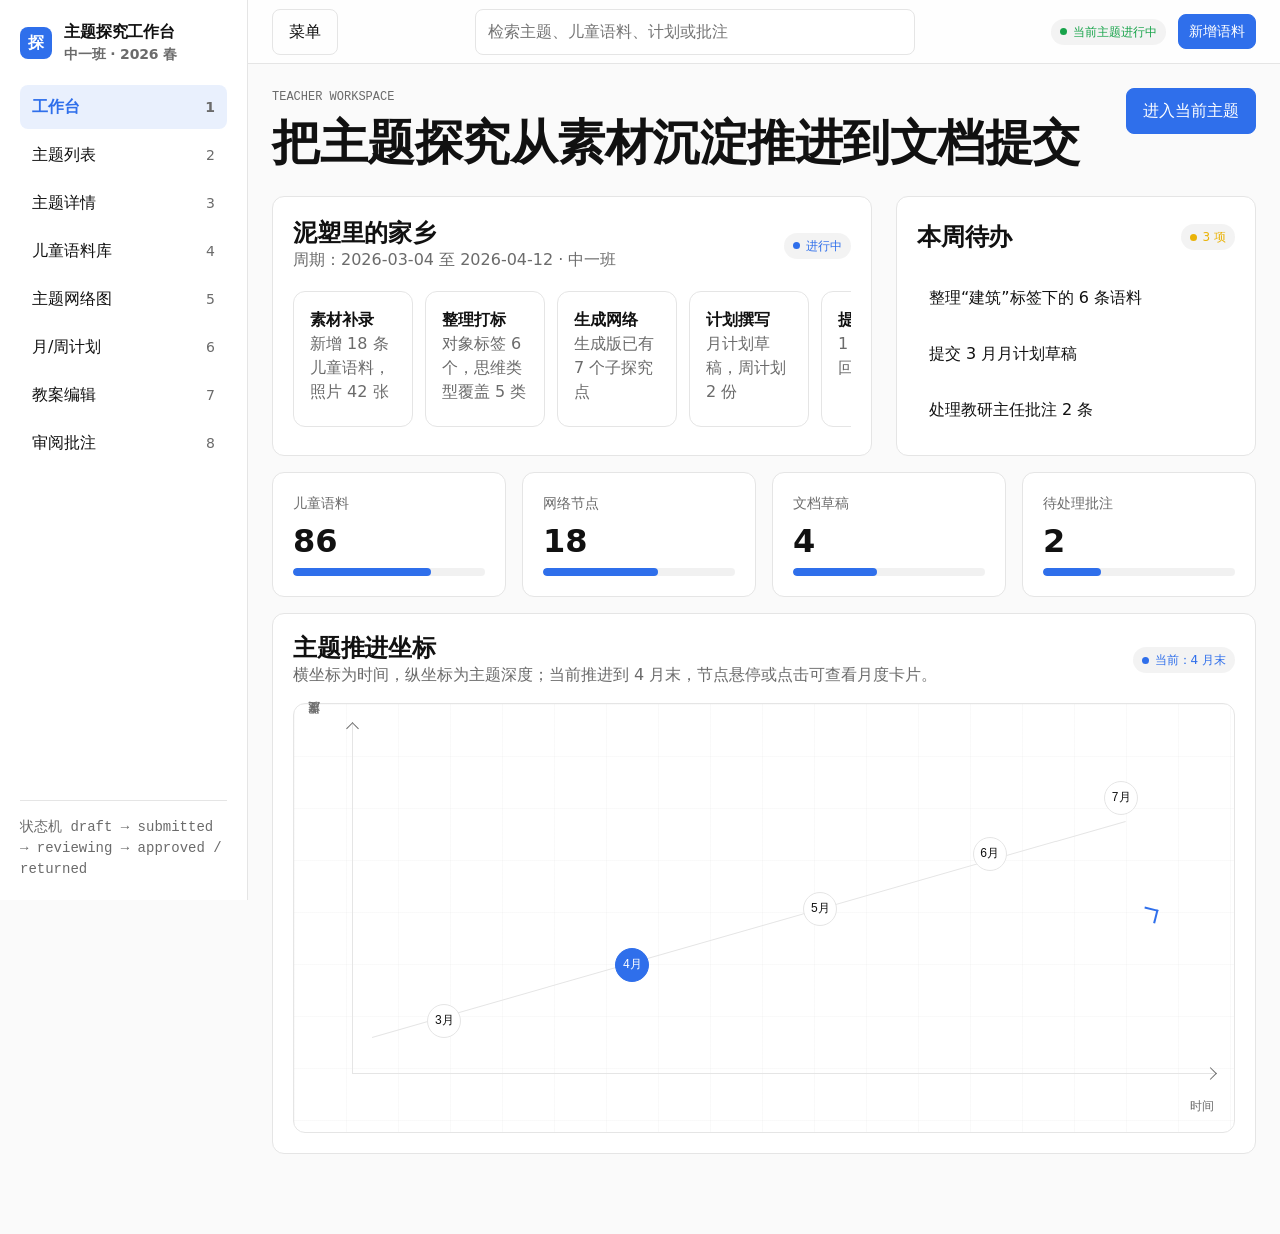
==== commit 7d23bb9f: "将周计划折叠到月计划之下" ====
--- a/teacher-workbench-prototype.html
+++ b/teacher-workbench-prototype.html
@@ -693,6 +693,43 @@
       gap: var(--space-2);
       align-content: start;
     }
+    .plan-nav-group { display: grid; gap: var(--space-1); }
+    .plan-month { padding: 10px 12px; }
+    .plan-month .plan-caret,
+    .plan-month .plan-label {
+      display: inline-flex;
+      align-items: center;
+    }
+    .plan-caret {
+      width: 14px;
+      height: 14px;
+      display: inline-grid;
+      place-items: center;
+      font-size: 10px;
+      color: var(--muted);
+      transition: transform var(--motion-fast) var(--ease-standard), color var(--motion-fast) var(--ease-standard);
+      flex: 0 0 auto;
+    }
+    .plan-nav-group.expanded .plan-caret { transform: rotate(90deg); color: var(--accent); }
+    .plan-month .badge { margin-left: auto; }
+    .plan-week-children {
+      display: grid;
+      gap: 2px;
+      margin-left: var(--space-3);
+      padding-left: var(--space-4);
+      border-left: 1px solid var(--border-soft);
+    }
+    .plan-nav-group.expanded .plan-week-children { display: grid; }
+    .plan-week { font-size: var(--text-sm); padding: 6px 10px; color: var(--muted); }
+    .plan-week.active { color: var(--accent); }
+    .plan-week .badge { font-size: 10px; padding: 2px 7px; }
+    .plan-week-empty {
+      display: block;
+      font-size: var(--text-xs);
+      color: var(--muted);
+      font-style: italic;
+      padding: 4px 8px;
+    }
     .doc-section {
       border: 1px solid var(--border);
       border-radius: var(--radius-md);
@@ -1092,6 +1129,7 @@
       .content { padding-inline: var(--container-gutter-tablet); }
       .page-head { grid-template-columns: 1fr; }
       .grid-2, .grid-3, .planner { grid-template-columns: 1fr; }
+      .plan-week-children { margin-left: var(--space-2); padding-left: var(--space-3); }
       .week-summary, .reference-chain, .month-plan-grid { grid-template-columns: 1fr; }
       .lesson-outline { grid-template-columns: 1fr; }
       .search { min-width: 0; width: 100%; }
@@ -1501,13 +1539,62 @@
           </div>
           <div class="planner">
             <aside class="doc-nav">
-              <button class="nav-btn plan-tab active" data-plan-tab="month-plan">3 月月计划 <span class="badge">草稿</span></button>
-              <button class="nav-btn plan-tab" data-plan-tab="month-apr">4 月月计划 <span class="badge badge-dot warn">月末</span></button>
-              <button class="nav-btn plan-tab" data-plan-tab="month-may">5 月月计划 <span class="badge">预排</span></button>
-              <button class="nav-btn plan-tab" data-plan-tab="month-jun">6 月月计划 <span class="badge">未开始</span></button>
-              <button class="nav-btn plan-tab" data-plan-tab="month-jul">7 月月计划 <span class="badge">未开始</span></button>
-              <button class="nav-btn plan-tab" data-plan-tab="week-3">第 3 周周计划 <span class="badge">已提交</span></button>
-              <button class="nav-btn plan-tab" data-plan-tab="week-4">第 4 周周计划 <span class="badge">草稿</span></button>
+<div class="plan-nav-group" data-month-group="month-plan">
+                <button class="nav-btn plan-tab plan-month" data-plan-tab="month-plan">
+                  <span class="plan-caret" aria-hidden="true">▶</span>
+                  <span class="plan-label">3 月月计划</span>
+                  <span class="badge">草稿</span>
+                </button>
+                <div class="plan-week-children" hidden>
+                  <button class="nav-btn plan-tab plan-week" data-plan-tab="week-1">第 1 周：启动探究 <span class="badge badge-dot success">已提交</span></button>
+                  <button class="nav-btn plan-tab plan-week" data-plan-tab="week-2">第 2 周：泥塑材料初识 <span class="badge badge-dot success">已提交</span></button>
+                  <button class="nav-btn plan-tab plan-week" data-plan-tab="week-3">第 3 周：屋顶形状 <span class="badge badge-dot success">已提交</span></button>
+                  <button class="nav-btn plan-tab plan-week" data-plan-tab="week-4">第 4 周：花窗纹样 <span class="badge badge-dot success">已提交</span></button>
+                </div>
+              </div>
+              <div class="plan-nav-group" data-month-group="month-apr">
+                <button class="nav-btn plan-tab plan-month" data-plan-tab="month-apr">
+                  <span class="plan-caret" aria-hidden="true">▶</span>
+                  <span class="plan-label">4 月月计划</span>
+                  <span class="badge badge-dot warn">月末</span>
+                </button>
+                <div class="plan-week-children" hidden>
+                  <button class="nav-btn plan-tab plan-week" data-plan-tab="week-5">第 5 周：花窗再观察 <span class="badge badge-dot success">已提交</span></button>
+                  <button class="nav-btn plan-tab plan-week" data-plan-tab="week-6">第 6 周：街巷纹样 <span class="badge badge-dot success">已提交</span></button>
+                  <button class="nav-btn plan-tab plan-week" data-plan-tab="week-7">第 7 周：社区资源 <span class="badge badge-dot success">已提交</span></button>
+                  <button class="nav-btn plan-tab plan-week" data-plan-tab="week-8">第 8 周：月末整理 <span class="badge badge-dot warn">进行中</span></button>
+                </div>
+              </div>
+              <div class="plan-nav-group" data-month-group="month-may">
+                <button class="nav-btn plan-tab plan-month" data-plan-tab="month-may">
+                  <span class="plan-caret" aria-hidden="true">▶</span>
+                  <span class="plan-label">5 月月计划</span>
+                  <span class="badge">预排</span>
+                </button>
+                <div class="plan-week-children" hidden>
+                  <span class="plan-week-empty">暂未拆解周计划</span>
+                </div>
+              </div>
+              <div class="plan-nav-group" data-month-group="month-jun">
+                <button class="nav-btn plan-tab plan-month" data-plan-tab="month-jun">
+                  <span class="plan-caret" aria-hidden="true">▶</span>
+                  <span class="plan-label">6 月月计划</span>
+                  <span class="badge">未开始</span>
+                </button>
+                <div class="plan-week-children" hidden>
+                  <span class="plan-week-empty">暂未拆解周计划</span>
+                </div>
+              </div>
+              <div class="plan-nav-group" data-month-group="month-jul">
+                <button class="nav-btn plan-tab plan-month" data-plan-tab="month-jul">
+                  <span class="plan-caret" aria-hidden="true">▶</span>
+                  <span class="plan-label">7 月月计划</span>
+                  <span class="badge">未开始</span>
+                </button>
+                <div class="plan-week-children" hidden>
+                  <span class="plan-week-empty">暂未拆解周计划</span>
+                </div>
+              </div>
             </aside>
             <div class="stack">
               <div class="reference-chain">
@@ -1547,6 +1634,8 @@
                     <table>
                       <thead><tr><th>周次</th><th>子主题</th><th>上承依据</th><th>核心活动</th><th>教案</th></tr></thead>
                       <tbody>
+                        <tr><td>第 1 周</td><td>启动探究</td><td>政策要求 + 园所文化</td><td>主题网络搭建、材料熟悉</td><td><button class="btn btn-small" data-plan-link="week-1">打开周计划</button></td></tr>
+                        <tr><td>第 2 周</td><td>泥塑材料初识</td><td>可用资源 + 儿童需求</td><td>玩泥土、初步塑形</td><td><button class="btn btn-small" data-plan-link="week-2">打开周计划</button></td></tr>
                         <tr><td>第 3 周</td><td>屋顶形状</td><td>政策要求 + 儿童需求 + 社区资源</td><td>观察老房子屋顶</td><td><button class="btn btn-small" data-plan-link="week-3">打开周计划</button></td></tr>
                         <tr><td>第 4 周</td><td>花窗纹样</td><td>园所文化 + 家长资源 + 儿童作品</td><td>泥片压印与拓印</td><td><button class="btn btn-small" data-plan-link="week-4">打开周计划</button></td></tr>
                       </tbody>
@@ -1571,8 +1660,10 @@
                     <table>
                       <thead><tr><th>周次</th><th>推进重点</th><th>引用来源</th><th>当前处理</th></tr></thead>
                       <tbody>
-                        <tr><td>第 4 周</td><td>花窗纹样与泥板压印</td><td>园所文化 + 家长资源 + 儿童作品</td><td>根据退回意见补充依据链</td></tr>
-                        <tr><td>月末</td><td>主题网络图版本回写</td><td>儿童语料 + 作品照片 + 社区照片</td><td>准备提交 5 月延伸方向</td></tr>
+                        <tr><td>第 5 周</td><td>花窗再观察（4.1-4.3 实际跨 3 月末-4 月初）</td><td>儿童语料 + 老屋照片</td><td>已提交</td></tr>
+                        <tr><td>第 6 周</td><td>街巷纹样：路线与符号</td><td>社区资源 + 儿童作品</td><td>已提交</td></tr>
+                        <tr><td>第 7 周</td><td>社区资源：家长口述与老照片</td><td>家长访谈 + 社区资源</td><td>已提交</td></tr>
+                        <tr><td>第 8 周</td><td>月末整理：作品说明 + 审核修订</td><td>儿童语料 + 政策要求 + 社区资源</td><td>进行中（含 2 份待填教案）</td></tr>
                       </tbody>
                     </table>
                   </div>
@@ -1615,6 +1706,44 @@
                 </div>
               </div>
 
+              <div class="plan-doc stack" id="week-1">
+                <div class="weekly-plan-sheet">
+                  <div class="weekly-title">
+                    <div>
+                      <div class="eyebrow">Weekly plan</div>
+                      <h2>大一班第 1 周活动计划：启动探究</h2>
+                    </div>
+                    <div class="weekly-meta"><span>时间：2026.3.2 - 3.6</span><span>执教教师：班级教师</span><span class="badge badge-dot success">已提交</span></div>
+                  </div>
+                  <div class="weekly-table-wrap">
+                    <table class="weekly-table">
+                      <thead><tr><th>时间</th><th>星期一</th><th>星期二</th><th>星期三</th><th>星期四</th><th>星期五</th></tr></thead>
+                      <tbody>
+                        <tr><td class="time-slot">7:45-8:45</td><div class="activity-cell"><strong>晨间自主：签到与新书</strong><span class="meta">入园、签到、桌面材料。</span></div><div class="activity-cell"><strong>晨间自主：认识班级</strong><span class="meta">入园、签到、桌面材料。</span></div><div class="activity-cell"><strong>晨间自主：积木区探玩</strong><span class="meta">入园、签到、桌面材料。</span></div><div class="activity-cell"><strong>晨间自主：泥工区安全</strong><span class="meta">入园、签到、桌面材料。</span></div><div class="activity-cell"><strong>晨间自主：家庭照片翻看</strong><span class="meta">入园、签到、桌面材料。</span></div></tr><tr><td class="time-slot">8:45-11:40</td><div class="activity-cell"><div class="activity-title"><strong>主题导入：泥塑里的家乡</strong><button class="lesson-link" data-lesson-link="lesson-intro-theme">查看教案</button></div><div class="domain-tags"><span class="domain-tag">语言</span><span class="domain-tag">社会</span></div><span class="meta">通过照片和故事引出家乡的泥塑传统。</span></div><div class="activity-cell"><div class="activity-title"><strong>一起看老房子</strong><button class="lesson-link" data-lesson-link="lesson-old-house">查看教案</button></div><div class="domain-tags"><span class="domain-tag">社会</span><span class="domain-tag">语言</span></div><span class="meta">教师展示岭南老屋照片，记录儿童提问。</span></div><div class="activity-cell"><div class="activity-title"><strong>主题网络图：一起画</strong><button class="lesson-link" data-lesson-link="lesson-theme-network">查看教案</button></div><div class="domain-tags"><span class="domain-tag">艺术</span><span class="domain-tag">语言</span></div><span class="meta">与儿童共同画出初步主题网络图。</span></div><div class="activity-cell"><div class="activity-title"><strong>我的家乡在哪里</strong><button class="lesson-link" data-lesson-link="lesson-my-hometown">查看教案</button></div><div class="domain-tags"><span class="domain-tag">社会</span><span class="domain-tag">语言</span></div><span class="meta">儿童用简笔画或照片介绍自己的家乡。</span></div><div class="activity-cell"><div class="activity-title"><strong>下周问题：泥从哪里来</strong><button class="lesson-link" data-lesson-link="lesson-clay-from-where">查看教案</button></div><div class="domain-tags"><span class="domain-tag">科学</span><span class="domain-tag">语言</span></div><span class="meta">共同生成下周要探究的问题。</span></div></tr><tr><td class="time-slot">11:40-14:50</td><td colspan="5"><div class="activity-cell"><strong>午餐、午睡、午间散步</strong><span class="meta">餐前准备、安静进餐、午睡观察和自然过渡。</span></div></td></tr><tr><td class="time-slot">14:50-16:30</td><div class="activity-cell"><strong>区域：语言区故事盒</strong><span class="meta">入园、签到、桌面材料。</span></div><div class="activity-cell"><strong>区域：建构区老屋搭建</strong><span class="meta">入园、签到、桌面材料。</span></div><div class="activity-cell"><strong>区域：美工区自由涂鸦</strong><span class="meta">入园、签到、桌面材料。</span></div><div class="activity-cell"><strong>区域：科学区泥塑材料</strong><span class="meta">入园、签到、桌面材料。</span></div><div class="activity-cell"><strong>区域延伸：家乡照片墙</strong><span class="meta">入园、签到、桌面材料。</span></div></tr><tr><td class="time-slot">16:30-17:00</td><td colspan="5"><div class="activity-cell"><strong>离园整理</strong><span class="meta">作品归位，向家长提示周末观察任务。</span></div></td></tr>
+                      </tbody>
+                    </table>
+                  </div>
+                </div>
+              </div>
+              <div class="plan-doc stack" id="week-2">
+                <div class="weekly-plan-sheet">
+                  <div class="weekly-title">
+                    <div>
+                      <div class="eyebrow">Weekly plan</div>
+                      <h2>大一班第 2 周活动计划：泥塑材料初识</h2>
+                    </div>
+                    <div class="weekly-meta"><span>时间：2026.3.9 - 3.13</span><span>执教教师：班级教师</span><span class="badge badge-dot success">已提交</span></div>
+                  </div>
+                  <div class="weekly-table-wrap">
+                    <table class="weekly-table">
+                      <thead><tr><th>时间</th><th>星期一</th><th>星期二</th><th>星期三</th><th>星期四</th><th>星期五</th></tr></thead>
+                      <tbody>
+                        <tr><td class="time-slot">7:45-8:45</td><div class="activity-cell"><strong>晨间自主：泥土触感</strong><span class="meta">入园、签到、桌面材料。</span></div><div class="activity-cell"><strong>晨间自主：搓团圆</strong><span class="meta">入园、签到、桌面材料。</span></div><div class="activity-cell"><strong>晨间自主：压扁游戏</strong><span class="meta">入园、签到、桌面材料。</span></div><div class="activity-cell"><strong>晨间自主：搓长条</strong><span class="meta">入园、签到、桌面材料。</span></div><div class="activity-cell"><strong>晨间自主：工具尝试</strong><span class="meta">入园、签到、桌面材料。</span></div></tr><tr><td class="time-slot">8:45-11:40</td><div class="activity-cell"><div class="activity-title"><strong>泥土是什么</strong><button class="lesson-link" data-lesson-link="lesson-clay-what">查看教案</button></div><div class="domain-tags"><span class="domain-tag">科学</span><span class="domain-tag">语言</span></div><span class="meta">观察泥土的颜色、干湿和气味。</span></div><div class="activity-cell"><div class="activity-title"><strong>干湿泥土的区别</strong><button class="lesson-link" data-lesson-link="lesson-clay-dry-wet">查看教案</button></div><div class="domain-tags"><span class="domain-tag">科学</span></div><span class="meta">比较干泥、湿泥、稀泥的塑形差异。</span></div><div class="activity-cell"><div class="activity-title"><strong>团圆与压扁</strong><button class="lesson-link" data-lesson-link="lesson-clay-ball-flat">查看教案</button></div><div class="domain-tags"><span class="domain-tag">艺术</span><span class="domain-tag">数学</span></div><span class="meta">练习基本泥工动作：团圆、压扁、搓条。</span></div><div class="activity-cell"><div class="activity-title"><strong>建一个我家</strong><button class="lesson-link" data-lesson-link="lesson-clay-my-house">查看教案</button></div><div class="domain-tags"><span class="domain-tag">艺术</span><span class="domain-tag">社会</span></div><span class="meta">用基本泥工动作做自己的家。</span></div><div class="activity-cell"><div class="activity-title"><strong>介绍我的泥塑</strong><button class="lesson-link" data-lesson-link="lesson-clay-intro">查看教案</button></div><div class="domain-tags"><span class="domain-tag">语言</span><span class="domain-tag">社会</span></div><span class="meta">同伴面前介绍作品，录音记录。</span></div></tr><tr><td class="time-slot">11:40-14:50</td><td colspan="5"><div class="activity-cell"><strong>午餐、午睡、午间散步</strong><span class="meta">餐前准备、安静进餐、午睡观察和自然过渡。</span></div></td></tr><tr><td class="time-slot">14:50-16:30</td><div class="activity-cell"><strong>区域：泥工区继续</strong><span class="meta">入园、签到、桌面材料。</span></div><div class="activity-cell"><strong>区域：建构区配合</strong><span class="meta">入园、签到、桌面材料。</span></div><div class="activity-cell"><strong>区域：美工区纹样</strong><span class="meta">入园、签到、桌面材料。</span></div><div class="activity-cell"><strong>区域：科学区干燥实验</strong><span class="meta">入园、签到、桌面材料。</span></div><div class="activity-cell"><strong>区域延伸：作品晾晒</strong><span class="meta">入园、签到、桌面材料。</span></div></tr><tr><td class="time-slot">16:30-17:00</td><td colspan="5"><div class="activity-cell"><strong>离园整理</strong><span class="meta">作品归位，向家长提示周末观察任务。</span></div></td></tr>
+                      </tbody>
+                    </table>
+                  </div>
+                </div>
+              </div>
               <div class="plan-doc stack" id="week-3">
                 <div class="weekly-plan-sheet">
                   <div class="weekly-title">
@@ -1704,6 +1833,83 @@
                   </div>
                 </div>
               </div>
+              <div class="plan-doc stack" id="week-5">
+                <div class="weekly-plan-sheet">
+                  <div class="weekly-title">
+                    <div>
+                      <div class="eyebrow">Weekly plan</div>
+                      <h2>大一班第 5 周活动计划：花窗再观察</h2>
+                    </div>
+                    <div class="weekly-meta"><span>时间：2026.3.30 - 4.3</span><span>执教教师：班级教师</span><span class="badge badge-dot success">已提交</span></div>
+                  </div>
+                  <div class="weekly-table-wrap">
+                    <table class="weekly-table">
+                      <thead><tr><th>时间</th><th>星期一</th><th>星期二</th><th>星期三</th><th>星期四</th><th>星期五</th></tr></thead>
+                      <tbody>
+                        <tr><td class="time-slot">7:45-8:45</td><div class="activity-cell"><strong>晨间自主：花窗照片排序</strong><span class="meta">入园、签到、桌面材料。</span></div><div class="activity-cell"><strong>晨间自主：纹样拼图</strong><span class="meta">入园、签到、桌面材料。</span></div><div class="activity-cell"><strong>晨间自主：清明节故事</strong><span class="meta">入园、签到、桌面材料。</span></div><div class="activity-cell"><strong>晨间自主：家庭观察单</strong><span class="meta">入园、签到、桌面材料。</span></div><div class="activity-cell"><strong>晨间自主：照片贴墙</strong><span class="meta">入园、签到、桌面材料。</span></div></tr><tr><td class="time-slot">8:45-11:40</td><div class="activity-cell"><div class="activity-title"><strong>花窗照片里的重复</strong><button class="lesson-link" data-lesson-link="lesson-apr-repeat">查看教案</button></div><div class="domain-tags"><span class="domain-tag">数学</span><span class="domain-tag">艺术</span></div><span class="meta">数清重复单元并记录。</span></div><div class="activity-cell"><div class="activity-title"><strong>窗格里的对称</strong><button class="lesson-link" data-lesson-link="lesson-apr-symmetry">查看教案</button></div><div class="domain-tags"><span class="domain-tag">数学</span><span class="domain-tag">科学</span></div><span class="meta">观察左右、上下、旋转对称。</span></div><div class="activity-cell"><div class="activity-title"><strong>我家的窗户故事</strong><button class="lesson-link" data-lesson-link="lesson-apr-window-story">查看教案</button></div><div class="domain-tags"><span class="domain-tag">语言</span><span class="domain-tag">社会</span></div><span class="meta">儿童讲述家中窗户的形状与故事。</span></div><div class="activity-cell"><div class="activity-title"><strong>家庭观察：找一扇特别的窗</strong><button class="lesson-link" data-lesson-link="lesson-apr-home-window">查看教案</button></div><div class="domain-tags"><span class="domain-tag">社会</span><span class="domain-tag">语言</span></div><span class="meta">与家长一起寻找社区里特别的窗。</span></div><div class="activity-cell"><div class="activity-title"><strong>家庭观察：说说窗上的图案</strong><button class="lesson-link" data-lesson-link="lesson-apr-window-pattern">查看教案</button></div><div class="domain-tags"><span class="domain-tag">语言</span><span class="domain-tag">社会</span></div><span class="meta">家长与儿童一起描述窗上图案。</span></div></tr><tr><td class="time-slot">11:40-14:50</td><td colspan="5"><div class="activity-cell"><strong>午餐、午睡、午间散步</strong><span class="meta">餐前准备、安静进餐、午睡观察和自然过渡。</span></div></td></tr><tr><td class="time-slot">14:50-16:30</td><div class="activity-cell"><strong>区域：图案配对</strong><span class="meta">入园、签到、桌面材料。</span></div><div class="activity-cell"><strong>区域：镜像拼摆</strong><span class="meta">入园、签到、桌面材料。</span></div><div class="activity-cell"><strong>区域：家庭窗户照片入库</strong><span class="meta">入园、签到、桌面材料。</span></div><div class="activity-cell"><strong>区域：假期延伸</strong><span class="meta">入园、签到、桌面材料。</span></div><div class="activity-cell"><strong>区域：回传照片和语料</strong><span class="meta">入园、签到、桌面材料。</span></div></tr><tr><td class="time-slot">16:30-17:00</td><td colspan="5"><div class="activity-cell"><strong>离园整理</strong><span class="meta">作品归位，向家长提示周末观察任务。</span></div></td></tr>
+                      </tbody>
+                    </table>
+                  </div>
+                </div>
+              </div>
+              <div class="plan-doc stack" id="week-6">
+                <div class="weekly-plan-sheet">
+                  <div class="weekly-title">
+                    <div>
+                      <div class="eyebrow">Weekly plan</div>
+                      <h2>大一班第 6 周活动计划：街巷纹样</h2>
+                    </div>
+                    <div class="weekly-meta"><span>时间：2026.4.6 - 4.10</span><span>执教教师：班级教师</span><span class="badge badge-dot success">已提交</span></div>
+                  </div>
+                  <div class="weekly-table-wrap">
+                    <table class="weekly-table">
+                      <thead><tr><th>时间</th><th>星期一</th><th>星期二</th><th>星期三</th><th>星期四</th><th>星期五</th></tr></thead>
+                      <tbody>
+                        <tr><td class="time-slot">7:45-8:45</td><div class="activity-cell"><strong>晨间自主：街巷照片墙</strong><span class="meta">入园、签到、桌面材料。</span></div><div class="activity-cell"><strong>晨间自主：路线图贴纸</strong><span class="meta">入园、签到、桌面材料。</span></div><div class="activity-cell"><strong>晨间自主：采访问题卡</strong><span class="meta">入园、签到、桌面材料。</span></div><div class="activity-cell"><strong>晨间自主：纹样速写</strong><span class="meta">入园、签到、桌面材料。</span></div><div class="activity-cell"><strong>晨间自主：问题回顾</strong><span class="meta">入园、签到、桌面材料。</span></div></tr><tr><td class="time-slot">8:45-11:40</td><div class="activity-cell"><div class="activity-title"><strong>街巷里的门窗符号</strong><button class="lesson-link" data-lesson-link="lesson-apr-street-symbol">查看教案</button></div><div class="domain-tags"><span class="domain-tag">社会</span><span class="domain-tag">语言</span></div><span class="meta">认识瓦当、门楣、窗花的符号含义。</span></div><div class="activity-cell"><div class="activity-title"><strong>家乡路线小地图</strong><button class="lesson-link" data-lesson-link="lesson-apr-route-map">查看教案</button></div><div class="domain-tags"><span class="domain-tag">社会</span><span class="domain-tag">数学</span></div><span class="meta">共同绘制走访路线与节点。</span></div><div class="activity-cell"><div class="activity-title"><strong>采访爷爷奶奶</strong><button class="lesson-link" data-lesson-link="lesson-apr-interview">查看教案</button></div><div class="domain-tags"><span class="domain-tag">语言</span><span class="domain-tag">社会</span></div><span class="meta">提前生成采访问题并演练倾听。</span></div><div class="activity-cell"><div class="activity-title"><strong>街巷纹样速写</strong><button class="lesson-link" data-lesson-link="lesson-apr-sketch">查看教案</button></div><div class="domain-tags"><span class="domain-tag">美术</span><span class="domain-tag">艺术</span></div><span class="meta">用速写记录走访中看到的纹样。</span></div><div class="activity-cell"><div class="activity-title"><strong>周末任务：带回一段故事</strong><button class="lesson-link" data-lesson-link="lesson-apr-weekend-story">查看教案</button></div><div class="domain-tags"><span class="domain-tag">社会</span><span class="domain-tag">语言</span></div><span class="meta">请家长协助记录一段家乡街巷故事。</span></div></tr><tr><td class="time-slot">11:40-14:50</td><td colspan="5"><div class="activity-cell"><strong>午餐、午睡、午间散步</strong><span class="meta">餐前准备、安静进餐、午睡观察和自然过渡。</span></div></td></tr><tr><td class="time-slot">14:50-16:30</td><div class="activity-cell"><strong>区域：照片分类</strong><span class="meta">入园、签到、桌面材料。</span></div><div class="activity-cell"><strong>区域：路线拼搭</strong><span class="meta">入园、签到、桌面材料。</span></div><div class="activity-cell"><strong>区域：录音回听</strong><span class="meta">入园、签到、桌面材料。</span></div><div class="activity-cell"><strong>区域：纹样拓展</strong><span class="meta">入园、签到、桌面材料。</span></div><div class="activity-cell"><strong>区域：回流主题网络</strong><span class="meta">入园、签到、桌面材料。</span></div></tr><tr><td class="time-slot">16:30-17:00</td><td colspan="5"><div class="activity-cell"><strong>离园整理</strong><span class="meta">作品归位，向家长提示周末观察任务。</span></div></td></tr>
+                      </tbody>
+                    </table>
+                  </div>
+                </div>
+              </div>
+              <div class="plan-doc stack" id="week-7">
+                <div class="weekly-plan-sheet">
+                  <div class="weekly-title">
+                    <div>
+                      <div class="eyebrow">Weekly plan</div>
+                      <h2>大一班第 7 周活动计划：社区资源</h2>
+                    </div>
+                    <div class="weekly-meta"><span>时间：2026.4.13 - 4.17</span><span>执教教师：班级教师</span><span class="badge badge-dot success">已提交</span></div>
+                  </div>
+                  <div class="weekly-table-wrap">
+                    <table class="weekly-table">
+                      <thead><tr><th>时间</th><th>星期一</th><th>星期二</th><th>星期三</th><th>星期四</th><th>星期五</th></tr></thead>
+                      <tbody>
+                        <tr><td class="time-slot">7:45-8:45</td><div class="activity-cell"><strong>晨间自主：资源卡分类</strong><span class="meta">入园、签到、桌面材料。</span></div><div class="activity-cell"><strong>晨间自主：访谈照片整理</strong><span class="meta">入园、签到、桌面材料。</span></div><div class="activity-cell"><strong>晨间自主：材料触摸箱</strong><span class="meta">入园、签到、桌面材料。</span></div><div class="activity-cell"><strong>晨间自主：展板命名</strong><span class="meta">入园、签到、桌面材料。</span></div><div class="activity-cell"><strong>晨间自主：作品归档</strong><span class="meta">入园、签到、桌面材料。</span></div></tr><tr><td class="time-slot">8:45-11:40</td><div class="activity-cell"><div class="activity-title"><strong>谁能帮助我们了解老房子</strong><button class="lesson-link" data-lesson-link="lesson-apr-helper">查看教案</button></div><div class="domain-tags"><span class="domain-tag">社会</span><span class="domain-tag">语言</span></div><span class="meta">梳理可邀请的家长与社区资源。</span></div><div class="activity-cell"><div class="activity-title"><strong>材料从哪里来</strong><button class="lesson-link" data-lesson-link="lesson-apr-material">查看教案</button></div><div class="domain-tags"><span class="domain-tag">科学</span><span class="domain-tag">社会</span></div><span class="meta">了解泥、瓦、木等材料来源。</span></div><div class="activity-cell"><div class="activity-title"><strong>社区资源地图</strong><button class="lesson-link" data-lesson-link="lesson-apr-resource-map">查看教案</button></div><div class="domain-tags"><span class="domain-tag">数学</span><span class="domain-tag">社会</span></div><span class="meta">把社区资源按位置标在地图上。</span></div><div class="activity-cell"><div class="activity-title"><strong>邀请家长讲家乡建筑</strong><button class="lesson-link" data-lesson-link="lesson-apr-parent-talk">查看教案</button></div><div class="domain-tags"><span class="domain-tag">语言</span><span class="domain-tag">社会</span></div><span class="meta">邀请家长到班级分享家乡建筑故事。</span></div><div class="activity-cell"><div class="activity-title"><strong>资源回收：下周怎么用</strong><button class="lesson-link" data-lesson-link="lesson-apr-resource-recap">查看教案</button></div><div class="domain-tags"><span class="domain-tag">社会</span><span class="domain-tag">语言</span></div><span class="meta">回顾资源，整理月末用得到的素材。</span></div></tr><tr><td class="time-slot">11:40-14:50</td><td colspan="5"><div class="activity-cell"><strong>午餐、午睡、午间散步</strong><span class="meta">餐前准备、安静进餐、午睡观察和自然过渡。</span></div></td></tr><tr><td class="time-slot">14:50-16:30</td><div class="activity-cell"><strong>区域：资源卡贴墙</strong><span class="meta">入园、签到、桌面材料。</span></div><div class="activity-cell"><strong>区域：材料实验</strong><span class="meta">入园、签到、桌面材料。</span></div><div class="activity-cell"><strong>区域：路线地图完善</strong><span class="meta">入园、签到、桌面材料。</span></div><div class="activity-cell"><strong>区域：访谈录音整理</strong><span class="meta">入园、签到、桌面材料。</span></div><div class="activity-cell"><strong>区域：月末整理准备</strong><span class="meta">入园、签到、桌面材料。</span></div></tr><tr><td class="time-slot">16:30-17:00</td><td colspan="5"><div class="activity-cell"><strong>离园整理</strong><span class="meta">作品归位，向家长提示周末观察任务。</span></div></td></tr>
+                      </tbody>
+                    </table>
+                  </div>
+                </div>
+              </div>
+              <div class="plan-doc stack" id="week-8">
+                <div class="weekly-plan-sheet">
+                  <div class="weekly-title">
+                    <div>
+                      <div class="eyebrow">Weekly plan</div>
+                      <h2>大一班第 8 周活动计划：月末整理与审核修订</h2>
+                    </div>
+                    <div class="weekly-meta"><span>时间：2026.4.20 - 4.24</span><span>执教教师：班级教师</span><span class="badge badge-dot warn">进行中</span></div>
+                  </div>
+                  <div class="weekly-table-wrap">
+                    <table class="weekly-table">
+                      <thead><tr><th>时间</th><th>星期一</th><th>星期二</th><th>星期三</th><th>星期四</th><th>星期五</th></tr></thead>
+                      <tbody>
+                        <tr><td class="time-slot">7:45-8:45</td><div class="activity-cell"><strong>晨间自主：月末作品初选</strong><span class="meta">入园、签到、桌面材料。</span></div><div class="activity-cell"><strong>晨间自主：审核意见卡</strong><span class="meta">入园、签到、桌面材料。</span></div><div class="activity-cell"><strong>晨间自主：资料补洞</strong><span class="meta">入园、签到、桌面材料。</span></div><div class="activity-cell"><strong>晨间自主：讲述录音</strong><span class="meta">入园、签到、桌面材料。</span></div><div class="activity-cell"><strong>晨间自主：展板排版</strong><span class="meta">入园、签到、桌面材料。</span></div></tr><tr><td class="time-slot">8:45-11:40</td><div class="activity-cell"><div class="activity-title"><strong>我的花窗作品说明</strong><button class="lesson-link" data-lesson-link="lesson-apr-work-explain">查看教案</button></div><div class="domain-tags"><span class="domain-tag">语言</span><span class="domain-tag">艺术</span></div><span class="meta">用图卡和口述介绍自己的作品。</span></div><div class="activity-cell"><div class="activity-title"><strong>我们还缺哪些依据</strong><button class="lesson-link" data-lesson-link="lesson-apr-evidence-gap">查看教案</button></div><div class="domain-tags"><span class="domain-tag">社会</span><span class="domain-tag">语言</span></div><span class="meta">对照政策、园所、资源、儿童需求补齐依据。</span></div><div class="activity-cell"><div class="activity-title"><strong>月末档案整理</strong><button class="lesson-link" data-lesson-link="lesson-apr-archive">查看教案</button></div><div class="domain-tags"><span class="domain-tag">社会</span><span class="domain-tag">语言</span></div><span class="meta">整理作品照片、录音、家长口述。</span></div><div class="activity-cell"><div class="activity-title"><strong>审核意见处理</strong><button class="lesson-link" data-lesson-link="lesson-apr-review-handle">查看教案</button></div><div class="domain-tags"><span class="domain-tag">语言</span><span class="domain-tag">社会</span></div><span class="meta">按 4 月退回意见逐条处理。</span></div><div class="activity-cell"><div class="activity-title"><strong>月末分享准备</strong><button class="lesson-link" data-lesson-link="lesson-apr-month-share">查看教案</button></div><div class="domain-tags"><span class="domain-tag">社会</span><span class="domain-tag">语言</span></div><span class="meta">准备月末与家长分享的内容。</span></div></tr><tr><td class="time-slot">11:40-14:50</td><td colspan="5"><div class="activity-cell"><strong>午餐、午睡、午间散步</strong><span class="meta">餐前准备、安静进餐、午睡观察和自然过渡。</span></div></td></tr><tr><td class="time-slot">14:50-16:30</td><div class="activity-cell"><strong>区域：作品说明贴纸</strong><span class="meta">入园、签到、桌面材料。</span></div><div class="activity-cell"><strong>区域：证据来源标记</strong><span class="meta">入园、签到、桌面材料。</span></div><div class="activity-cell"><strong>区域：主题网络更新</strong><span class="meta">入园、签到、桌面材料。</span></div><div class="activity-cell"><strong>区域：生成 5 月问题</strong><span class="meta">入园、签到、桌面材料。</span></div><div class="activity-cell"><strong>区域：离园前分享</strong><span class="meta">入园、签到、桌面材料。</span></div></tr><tr><td class="time-slot">16:30-17:00</td><td colspan="5"><div class="activity-cell"><strong>离园整理</strong><span class="meta">作品归位，向家长提示周末观察任务。</span></div></td></tr>
+                      </tbody>
+                    </table>
+                  </div>
+                </div>
+              </div>
+
               <aside class="lesson-peek" id="lessonPeek" aria-hidden="true" aria-label="当前周计划教案预览">
                 <div class="lesson-peek-head">
                   <div class="lesson-peek-title">
@@ -2017,14 +2223,50 @@
       if (event.target.closest('[data-month-node]')) return;
       document.querySelectorAll('[data-month-node]').forEach(node => node.classList.remove('open'));
     });
+    const planNavGroups = [...document.querySelectorAll('.plan-nav-group')];
+
+    function setExpandedPlanGroup(monthId) {
+      planNavGroups.forEach(group => {
+        const expand = group.dataset.monthGroup === monthId;
+        group.classList.toggle('expanded', expand);
+        const children = group.querySelector('.plan-week-children');
+        if (children) children.hidden = !expand;
+      });
+    }
+
     function activatePlanDoc(id) {
       document.querySelectorAll('.plan-doc').forEach(doc => doc.classList.toggle('active', doc.id === id));
       document.querySelectorAll('[data-plan-tab]').forEach(btn => btn.classList.toggle('active', btn.dataset.planTab === id));
+      // 激活周计划时，自动展开其父月
+      const weekBtn = document.querySelector(`.plan-week[data-plan-tab="${id}"]`);
+      const monthGroup = weekBtn ? weekBtn.closest('.plan-nav-group') : null;
+      if (monthGroup) setExpandedPlanGroup(monthGroup.dataset.monthGroup);
       closeLessonPeek();
     }
 
-    document.querySelectorAll('[data-plan-tab]').forEach(btn => {
+    // 月计划按钮：点击展开（同时激活）
+    document.querySelectorAll('.plan-month').forEach(btn => {
+      btn.addEventListener('click', () => {
+        const group = btn.closest('.plan-nav-group');
+        if (!group) return;
+        setExpandedPlanGroup(group.dataset.monthGroup);
+        activatePlanDoc(btn.dataset.planTab);
+      });
+    });
+    // 周计划按钮：只激活（父月会通过 activatePlanDoc 自动展开）
+    document.querySelectorAll('.plan-week').forEach(btn => {
       btn.addEventListener('click', () => activatePlanDoc(btn.dataset.planTab));
+    });
+    // 兼容旧 data-plan-tab 引用（防止遗漏）
+    document.querySelectorAll('[data-plan-tab]:not(.plan-month):not(.plan-week)').forEach(btn => {
+      btn.addEventListener('click', () => activatePlanDoc(btn.dataset.planTab));
+    });
+
+    // 初始：所有月计划折叠，点击月才展开周
+    planNavGroups.forEach(group => {
+      if (group.dataset.defaultOpen === 'true') {
+        setExpandedPlanGroup(group.dataset.monthGroup);
+      }
     });
     document.querySelectorAll('[data-plan-link]').forEach(btn => {
       btn.addEventListener('click', () => {
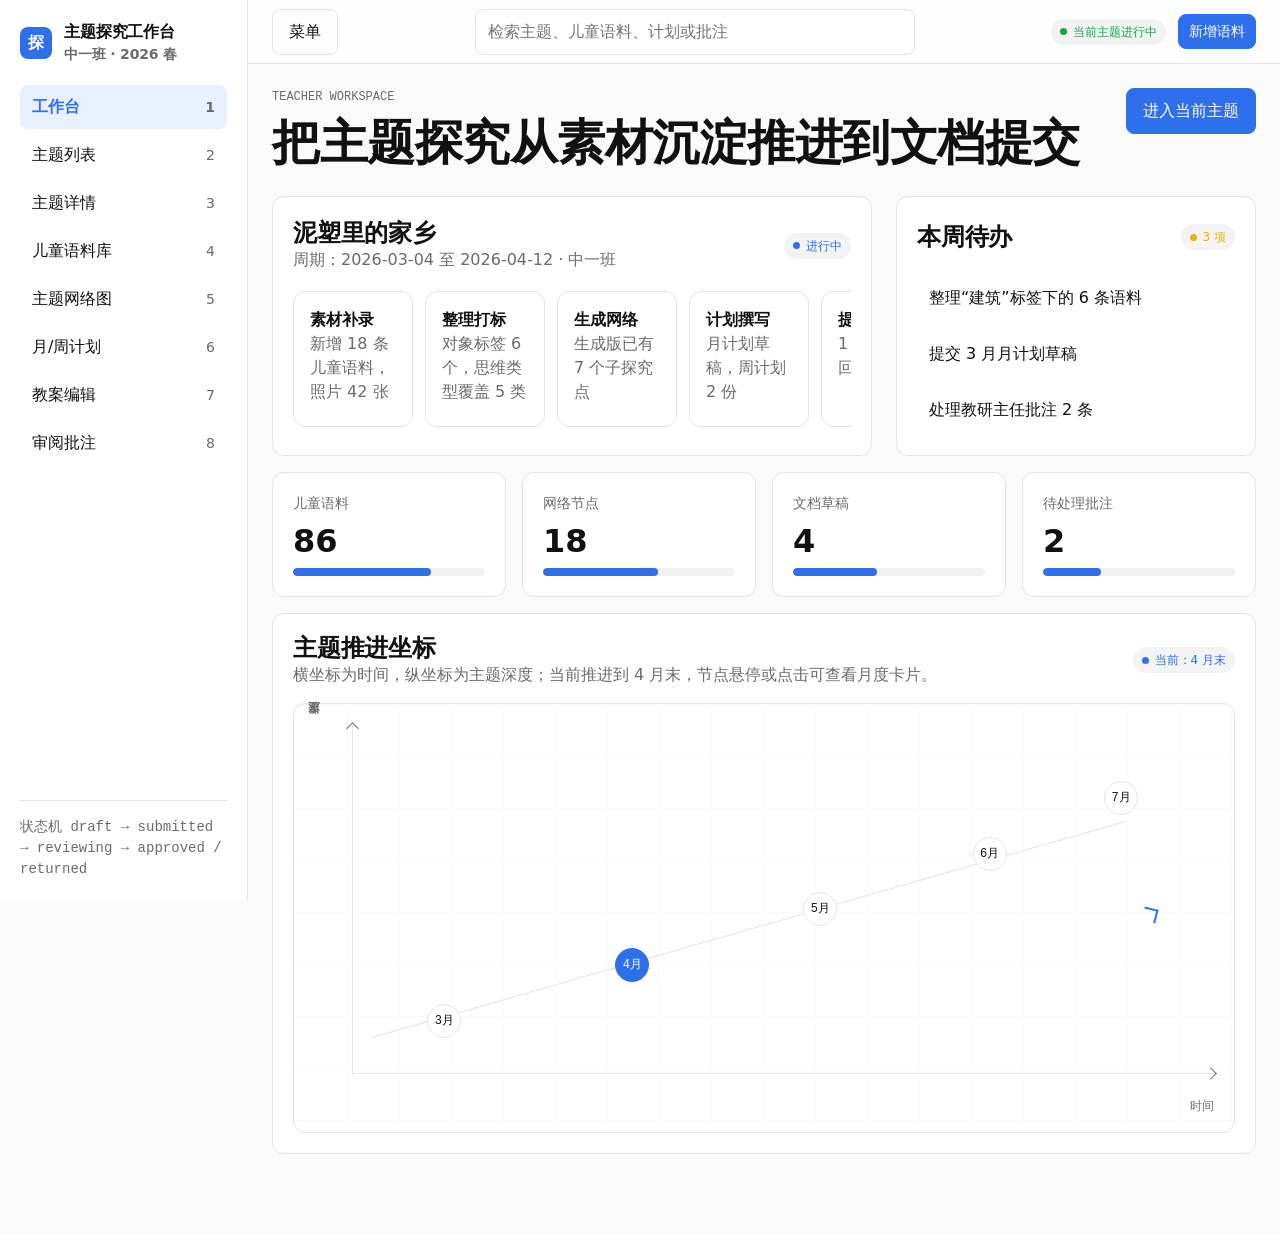
==== commit c24a75ce: "修改了周计划的格式" ====
--- a/teacher-workbench-prototype.html
+++ b/teacher-workbench-prototype.html
@@ -1,11 +1,12 @@
 
-<!doctype html>
+<!DOCTYPE html>
+
 <html lang="zh-CN">
 <head>
-  <meta charset="utf-8">
-  <meta name="viewport" content="width=device-width, initial-scale=1">
-  <title>主题探究教师工作台 Prototype</title>
-  <style>
+<meta charset="utf-8"/>
+<meta content="width=device-width, initial-scale=1" name="viewport"/>
+<title>主题探究教师工作台 Prototype</title>
+<style>
     :root {
       --bg: #fafafa;
       --surface: #ffffff;
@@ -719,6 +720,7 @@
       padding-left: var(--space-4);
       border-left: 1px solid var(--border-soft);
     }
+    .plan-week-children[hidden] { display: none; }
     .plan-nav-group.expanded .plan-week-children { display: grid; }
     .plan-week { font-size: var(--text-sm); padding: 6px 10px; color: var(--muted); }
     .plan-week.active { color: var(--accent); }
@@ -947,10 +949,11 @@
     }
     .lesson-peek-title {
       display: flex;
-      align-items: flex-start;
+      align-items: center;
       justify-content: space-between;
       gap: var(--space-3);
     }
+    .lesson-peek-title > div { min-width: 0; flex: 1; }
     .lesson-peek-title h2 { font-size: var(--text-xl); }
     .icon-btn {
       width: 36px;
@@ -1167,1011 +1170,975 @@
   </style>
 </head>
 <body>
-  <div class="app-shell">
-    <aside class="sidebar" id="sidebar" aria-label="主导航">
-      <div class="brand">
-        <div class="brand-mark">探</div>
-        <div>
-          <div>主题探究工作台</div>
-          <div class="meta">中一班 · 2026 春</div>
-        </div>
-      </div>
-      <nav class="nav-list" id="nav">
-        <button class="nav-btn active" data-screen="dashboard">工作台 <span class="meta">1</span></button>
-        <button class="nav-btn" data-screen="themes">主题列表 <span class="meta">2</span></button>
-        <button class="nav-btn" data-screen="theme-detail">主题详情 <span class="meta">3</span></button>
-        <button class="nav-btn" data-screen="corpus">儿童语料库 <span class="meta">4</span></button>
-        <button class="nav-btn" data-screen="map">主题网络图 <span class="meta">5</span></button>
-        <button class="nav-btn" data-screen="plans">月/周计划 <span class="meta">6</span></button>
-        <button class="nav-btn" data-screen="lesson">教案编辑 <span class="meta">7</span></button>
-        <button class="nav-btn" data-screen="review">审阅批注 <span class="meta">8</span></button>
-      </nav>
-      <div class="sidebar-foot">
-        <div class="mono">状态机 draft → submitted → reviewing → approved / returned</div>
-      </div>
-    </aside>
-
-    <main class="main">
-      <header class="topbar">
-        <button class="btn mobile-menu" id="menuBtn" aria-label="打开导航">菜单</button>
-        <input class="search" type="search" placeholder="检索主题、儿童语料、计划或批注">
-        <div class="row-between">
-          <span class="badge badge-dot success">当前主题进行中</span>
-          <button class="btn btn-primary btn-small" data-open-drawer>新增语料</button>
-        </div>
-      </header>
-
-      <div class="content">
-        <section class="screen active" id="dashboard" data-od-id="screen-dashboard">
-          <div class="page-head">
-            <div>
-              <div class="eyebrow">Teacher workspace</div>
-              <h1>把主题探究从素材沉淀推进到文档提交</h1>
-            </div>
-            <button class="btn btn-primary" data-screen-link="theme-detail">进入当前主题</button>
-          </div>
-
-          <div class="grid hero-workbench">
-            <div class="card stack">
-              <div class="card-head">
-                <div>
-                  <h2>泥塑里的家乡</h2>
-                  <p>周期：2026-03-04 至 2026-04-12 · 中一班</p>
-                </div>
-                <span class="badge badge-dot accent">进行中</span>
-              </div>
-              <div class="timeline">
-                <div class="timeline-step"><strong>素材补录</strong><p>新增 18 条儿童语料，照片 42 张</p></div>
-                <div class="timeline-step"><strong>整理打标</strong><p>对象标签 6 个，思维类型覆盖 5 类</p></div>
-                <div class="timeline-step"><strong>生成网络</strong><p>生成版已有 7 个子探究点</p></div>
-                <div class="timeline-step"><strong>计划撰写</strong><p>月计划草稿，周计划 2 份</p></div>
-                <div class="timeline-step"><strong>提交审阅</strong><p>1 份教案退回修改</p></div>
-              </div>
-            </div>
-            <div class="card stack">
-              <div class="card-head"><h2>本周待办</h2><span class="badge badge-dot warn">3 项</span></div>
-              <div class="stack-sm">
-                <button class="nav-btn" data-screen-link="corpus">整理“建筑”标签下的 6 条语料</button>
-                <button class="nav-btn" data-screen-link="plans">提交 3 月月计划草稿</button>
-                <button class="nav-btn" data-screen-link="review">处理教研主任批注 2 条</button>
-              </div>
-            </div>
-          </div>
-
-          <div class="grid grid-4" style="margin-top: var(--space-4);">
-            <div class="card stat"><span class="meta">儿童语料</span><strong>86</strong><div class="progress"><span style="width: 72%"></span></div></div>
-            <div class="card stat"><span class="meta">网络节点</span><strong>18</strong><div class="progress"><span style="width: 60%"></span></div></div>
-            <div class="card stat"><span class="meta">文档草稿</span><strong>4</strong><div class="progress"><span style="width: 44%"></span></div></div>
-            <div class="card stat"><span class="meta">待处理批注</span><strong>2</strong><div class="progress"><span style="width: 30%"></span></div></div>
-          </div>
-
-          <div class="card month-progress">
-            <div class="row-between">
-              <div>
-                <h2>主题推进坐标</h2>
-                <p>横坐标为时间，纵坐标为主题深度；当前推进到 4 月末，节点悬停或点击可查看月度卡片。</p>
-              </div>
-              <span class="badge badge-dot accent">当前：4 月末</span>
-            </div>
-            <div class="progress-chart" aria-label="时间与主题深度坐标图">
-              <span class="axis-label x">时间</span>
-              <span class="axis-label y">主题深度</span>
-              <span class="chart-axis-x" aria-hidden="true"></span>
-              <span class="chart-axis-y" aria-hidden="true"></span>
-              <span class="progress-arrow" aria-hidden="true"></span>
-
-              <div class="chart-node" style="left: 16%; bottom: 26%;" data-month-node="mar" role="button" tabindex="0" aria-label="3 月节点">
+<div class="app-shell">
+<aside aria-label="主导航" class="sidebar" id="sidebar">
+<div class="brand">
+<div class="brand-mark">探</div>
+<div>
+<div>主题探究工作台</div>
+<div class="meta">中一班 · 2026 春</div>
+</div>
+</div>
+<nav class="nav-list" id="nav">
+<button class="nav-btn active" data-screen="dashboard">工作台 <span class="meta">1</span></button>
+<button class="nav-btn" data-screen="themes">主题列表 <span class="meta">2</span></button>
+<button class="nav-btn" data-screen="theme-detail">主题详情 <span class="meta">3</span></button>
+<button class="nav-btn" data-screen="corpus">儿童语料库 <span class="meta">4</span></button>
+<button class="nav-btn" data-screen="map">主题网络图 <span class="meta">5</span></button>
+<button class="nav-btn" data-screen="plans">月/周计划 <span class="meta">6</span></button>
+<button class="nav-btn" data-screen="lesson">教案编辑 <span class="meta">7</span></button>
+<button class="nav-btn" data-screen="review">审阅批注 <span class="meta">8</span></button>
+</nav>
+<div class="sidebar-foot">
+<div class="mono">状态机 draft → submitted → reviewing → approved / returned</div>
+</div>
+</aside>
+<main class="main">
+<header class="topbar">
+<button aria-label="打开导航" class="btn mobile-menu" id="menuBtn">菜单</button>
+<input class="search" placeholder="检索主题、儿童语料、计划或批注" type="search"/>
+<div class="row-between">
+<span class="badge badge-dot success">当前主题进行中</span>
+<button class="btn btn-primary btn-small" data-open-drawer="">新增语料</button>
+</div>
+</header>
+<div class="content">
+<section class="screen active" data-od-id="screen-dashboard" id="dashboard">
+<div class="page-head">
+<div>
+<div class="eyebrow">Teacher workspace</div>
+<h1>把主题探究从素材沉淀推进到文档提交</h1>
+</div>
+<button class="btn btn-primary" data-screen-link="theme-detail">进入当前主题</button>
+</div>
+<div class="grid hero-workbench">
+<div class="card stack">
+<div class="card-head">
+<div>
+<h2>泥塑里的家乡</h2>
+<p>周期：2026-03-04 至 2026-04-12 · 中一班</p>
+</div>
+<span class="badge badge-dot accent">进行中</span>
+</div>
+<div class="timeline">
+<div class="timeline-step"><strong>素材补录</strong><p>新增 18 条儿童语料，照片 42 张</p></div>
+<div class="timeline-step"><strong>整理打标</strong><p>对象标签 6 个，思维类型覆盖 5 类</p></div>
+<div class="timeline-step"><strong>生成网络</strong><p>生成版已有 7 个子探究点</p></div>
+<div class="timeline-step"><strong>计划撰写</strong><p>月计划草稿，周计划 2 份</p></div>
+<div class="timeline-step"><strong>提交审阅</strong><p>1 份教案退回修改</p></div>
+</div>
+</div>
+<div class="card stack">
+<div class="card-head"><h2>本周待办</h2><span class="badge badge-dot warn">3 项</span></div>
+<div class="stack-sm">
+<button class="nav-btn" data-screen-link="corpus">整理“建筑”标签下的 6 条语料</button>
+<button class="nav-btn" data-screen-link="plans">提交 3 月月计划草稿</button>
+<button class="nav-btn" data-screen-link="review">处理教研主任批注 2 条</button>
+</div>
+</div>
+</div>
+<div class="grid grid-4" style="margin-top: var(--space-4);">
+<div class="card stat"><span class="meta">儿童语料</span><strong>86</strong><div class="progress"><span style="width: 72%"></span></div></div>
+<div class="card stat"><span class="meta">网络节点</span><strong>18</strong><div class="progress"><span style="width: 60%"></span></div></div>
+<div class="card stat"><span class="meta">文档草稿</span><strong>4</strong><div class="progress"><span style="width: 44%"></span></div></div>
+<div class="card stat"><span class="meta">待处理批注</span><strong>2</strong><div class="progress"><span style="width: 30%"></span></div></div>
+</div>
+<div class="card month-progress">
+<div class="row-between">
+<div>
+<h2>主题推进坐标</h2>
+<p>横坐标为时间，纵坐标为主题深度；当前推进到 4 月末，节点悬停或点击可查看月度卡片。</p>
+</div>
+<span class="badge badge-dot accent">当前：4 月末</span>
+</div>
+<div aria-label="时间与主题深度坐标图" class="progress-chart">
+<span class="axis-label x">时间</span>
+<span class="axis-label y">主题深度</span>
+<span aria-hidden="true" class="chart-axis-x"></span>
+<span aria-hidden="true" class="chart-axis-y"></span>
+<span aria-hidden="true" class="progress-arrow"></span>
+<div aria-label="3 月节点" class="chart-node" data-month-node="mar" role="button" style="left: 16%; bottom: 26%;" tabindex="0">
                 3月
                 <span class="month-card">
-                  <span class="month-card-head"><strong>3 月</strong><span class="badge badge-dot success">已通过</span></span>
-                  <span class="muted">启动“泥塑里的家乡”，完成主题网络和第 3-4 周计划。</span>
-                  <span class="month-actions">
-                    <button class="btn btn-small" data-plan-link="month-plan">月计划</button>
-                    <button class="btn btn-small" data-review-link="review-mar">审核意见</button>
-                  </span>
-                </span>
-              </div>
-
-              <div class="chart-node current" style="left: 36%; bottom: 39%;" data-month-node="apr" role="button" tabindex="0" aria-label="4 月节点，当前月末">
+<span class="month-card-head"><strong>3 月</strong><span class="badge badge-dot success">已通过</span></span>
+<span class="muted">启动“泥塑里的家乡”，完成主题网络和第 3-4 周计划。</span>
+<span class="month-actions">
+<button class="btn btn-small" data-plan-link="month-plan">月计划</button>
+<button class="btn btn-small" data-review-link="review-mar">审核意见</button>
+</span>
+</span>
+</div>
+<div aria-label="4 月节点，当前月末" class="chart-node current" data-month-node="apr" role="button" style="left: 36%; bottom: 39%;" tabindex="0">
                 4月
                 <span class="month-card">
-                  <span class="month-card-head"><strong>4 月</strong><span class="badge badge-dot warn">月末</span></span>
-                  <span class="muted">补齐课程依据引用，处理上级退回意见，准备 5 月主题延伸。</span>
-                  <span class="month-actions">
-                    <button class="btn btn-small btn-primary" data-plan-link="month-apr">月计划</button>
-                    <button class="btn btn-small" data-review-link="review-apr">审核意见</button>
-                  </span>
-                </span>
-              </div>
-
-              <div class="chart-node" style="left: 56%; bottom: 52%;" data-month-node="may" role="button" tabindex="0" aria-label="5 月节点">
+<span class="month-card-head"><strong>4 月</strong><span class="badge badge-dot warn">月末</span></span>
+<span class="muted">补齐课程依据引用，处理上级退回意见，准备 5 月主题延伸。</span>
+<span class="month-actions">
+<button class="btn btn-small btn-primary" data-plan-link="month-apr">月计划</button>
+<button class="btn btn-small" data-review-link="review-apr">审核意见</button>
+</span>
+</span>
+</div>
+<div aria-label="5 月节点" class="chart-node" data-month-node="may" role="button" style="left: 56%; bottom: 52%;" tabindex="0">
                 5月
                 <span class="month-card">
-                  <span class="month-card-head"><strong>5 月</strong><span class="badge">预排</span></span>
-                  <span class="muted">从花窗纹样延伸到家乡街巷和社区资源走访。</span>
-                  <span class="month-actions">
-                    <button class="btn btn-small" data-plan-link="month-may">月计划</button>
-                    <button class="btn btn-small" data-review-link="review-may">审核意见</button>
-                  </span>
-                </span>
-              </div>
-
-              <div class="chart-node" style="left: 74%; bottom: 65%;" data-month-node="jun" role="button" tabindex="0" aria-label="6 月节点">
+<span class="month-card-head"><strong>5 月</strong><span class="badge">预排</span></span>
+<span class="muted">从花窗纹样延伸到家乡街巷和社区资源走访。</span>
+<span class="month-actions">
+<button class="btn btn-small" data-plan-link="month-may">月计划</button>
+<button class="btn btn-small" data-review-link="review-may">审核意见</button>
+</span>
+</span>
+</div>
+<div aria-label="6 月节点" class="chart-node" data-month-node="jun" role="button" style="left: 74%; bottom: 65%;" tabindex="0">
                 6月
                 <span class="month-card">
-                  <span class="month-card-head"><strong>6 月</strong><span class="badge">未开始</span></span>
-                  <span class="muted">整理作品档案，形成儿童表达、建构和家园资源的汇总。</span>
-                  <span class="month-actions">
-                    <button class="btn btn-small" data-plan-link="month-jun">月计划</button>
-                    <button class="btn btn-small" data-review-link="review-jun">审核意见</button>
-                  </span>
-                </span>
-              </div>
-
-              <div class="chart-node" style="left: 88%; bottom: 78%;" data-month-node="jul" role="button" tabindex="0" aria-label="7 月节点">
+<span class="month-card-head"><strong>6 月</strong><span class="badge">未开始</span></span>
+<span class="muted">整理作品档案，形成儿童表达、建构和家园资源的汇总。</span>
+<span class="month-actions">
+<button class="btn btn-small" data-plan-link="month-jun">月计划</button>
+<button class="btn btn-small" data-review-link="review-jun">审核意见</button>
+</span>
+</span>
+</div>
+<div aria-label="7 月节点" class="chart-node" data-month-node="jul" role="button" style="left: 88%; bottom: 78%;" tabindex="0">
                 7月
                 <span class="month-card">
-                  <span class="month-card-head"><strong>7 月</strong><span class="badge">未开始</span></span>
-                  <span class="muted">完成主题回顾、成长档案引用和学期课程复盘。</span>
-                  <span class="month-actions">
-                    <button class="btn btn-small" data-plan-link="month-jul">月计划</button>
-                    <button class="btn btn-small" data-review-link="review-jul">审核意见</button>
-                  </span>
-                </span>
-              </div>
-            </div>
-          </div>
-        </section>
-
-        <section class="screen" id="themes" data-od-id="screen-themes">
-          <div class="page-head">
-            <div><div class="eyebrow">Themes</div><h1>按学期管理主题活动</h1></div>
-            <button class="btn btn-primary">新建主题</button>
-          </div>
-          <div class="tabs" role="tablist">
-            <button class="chip active">全部</button><button class="chip">进行中</button><button class="chip">规划中</button><button class="chip">已结束</button>
-          </div>
-          <div class="grid grid-3" style="margin-top: var(--space-4);">
-            <article class="card stack">
-              <div class="row-between"><h2>泥塑里的家乡</h2><span class="badge badge-dot accent">进行中</span></div>
-              <p>从幼儿对泥土、建筑、家乡物件的讨论中生成探究网络。</p>
-              <div class="progress"><span style="width: 58%"></span></div>
-              <button class="btn" data-screen-link="theme-detail">查看主题详情</button>
-            </article>
-            <article class="card stack">
-              <div class="row-between"><h2>春天的种子</h2><span class="badge badge-dot success">已结束</span></div>
-              <p>生成版网络比预设版新增“照料责任”和“失败原因”两支。</p>
-              <div class="progress"><span style="width: 100%"></span></div>
-              <button class="btn">查看档案</button>
-            </article>
-            <article class="card stack">
-              <div class="row-between"><h2>桥从哪里来</h2><span class="badge">规划中</span></div>
-              <p>园所文化方向：水乡建筑。等待教师补充来源描述。</p>
-              <div class="progress"><span style="width: 18%"></span></div>
-              <button class="btn">继续编辑</button>
-            </article>
-          </div>
-        </section>
-
-        <section class="screen" id="theme-detail" data-od-id="screen-theme-detail">
-          <div class="page-head">
-            <div><div class="eyebrow">Theme detail</div><h1>主题详情：泥塑里的家乡</h1></div>
-            <div class="tabs"><button class="chip active">概览</button><button class="chip">资料库</button><button class="chip">计划文档</button></div>
-          </div>
-          <div class="grid grid-main">
-            <div class="card stack">
-              <div class="card-head"><h2>主题进度</h2><span class="badge badge-dot accent">第 3 周 / 共 6 周</span></div>
-              <div class="timeline">
-                <div class="timeline-step"><strong>预设网络</strong><p>中心词与 4 个初始分支已定稿</p></div>
-                <div class="timeline-step"><strong>语料聚类</strong><p>按对象标签归为 6 组</p></div>
-                <div class="timeline-step"><strong>生成网络</strong><p>本周新增“屋顶形状”节点</p></div>
-                <div class="timeline-step"><strong>月计划</strong><p>草稿可提交</p></div>
-                <div class="timeline-step"><strong>主题反思</strong><p>主题结束后启用</p></div>
-              </div>
-            </div>
-            <aside class="card stack">
-              <h2>关键入口</h2>
-              <button class="nav-btn" data-screen-link="corpus">提取过往儿童语料</button>
-              <button class="nav-btn" data-screen-link="map">编辑生成版网络图</button>
-              <button class="nav-btn" data-screen-link="plans">撰写月/周计划</button>
-              <button class="nav-btn" data-screen-link="lesson">创建主题活动教案</button>
-            </aside>
-          </div>
-          <div class="doc-section" style="margin-top: var(--space-4);">
-            <div class="row-between">
-              <div><h2>课程依据矩阵</h2><p>主题、月计划、周计划和教案都从这里引用依据；儿童语料只是“儿童需求”中的一类材料。</p></div>
-              <button class="btn btn-small" data-screen-link="plans">查看计划引用</button>
-            </div>
-            <div class="source-grid">
-              <article class="source-card">
-                <span class="source-type">Policy</span>
-                <h3>政策要求</h3>
-                <ul class="source-list">
-                  <li>《3-6岁儿童学习与发展指南》：科学探究、艺术表现、语言表达</li>
-                  <li>《幼儿园教育指导纲要》：生活化、综合化、游戏化活动组织</li>
-                </ul>
-              </article>
-              <article class="source-card">
-                <span class="source-type">School context</span>
-                <h3>园所文化与原本课程</h3>
-                <ul class="source-list">
-                  <li>园本课程线索：岭南水乡、泥塑材料、家乡建筑</li>
-                  <li>近期课题：本土文化资源在中班主题探究中的转化</li>
-                </ul>
-              </article>
-              <article class="source-card">
-                <span class="source-type">Resources</span>
-                <h3>可用资源</h3>
-                <ul class="source-list">
-                  <li>社区资源：老屋照片、祠堂门窗、街巷观察路线</li>
-                  <li>家长资源：家庭建筑照片、长辈访谈、可带入材料</li>
-                </ul>
-              </article>
-              <article class="source-card">
-                <span class="source-type">Children needs</span>
-                <h3>儿童需求</h3>
-                <ul class="source-list">
-                  <li>儿童语料：屋顶、排水、花窗、家乡经验相关原话</li>
-                  <li>作品与行为：泥工尝试、建构照片、区域持续选择</li>
-                </ul>
-              </article>
-            </div>
-          </div>
-        </section>
-
-        <section class="screen" id="corpus" data-od-id="screen-corpus">
-          <div class="page-head">
-            <div><div class="eyebrow">Utterance corpus</div><h1>儿童语料库：筛选、打标、提升为子探究点</h1></div>
-            <div class="tabs">
-              <button class="btn" data-open-drawer>提交儿童语料</button>
-              <button class="btn btn-primary" id="promoteBtn">提升为子探究点</button>
-            </div>
-          </div>
-          <div class="grid grid-main">
-            <div class="stack">
-              <div class="card stack-sm">
-                <div class="filters">
-                  <button class="chip active" data-filter="all">全部语料</button>
-                  <button class="chip" data-filter="建筑">建筑</button>
-                  <button class="chip" data-filter="花朵">花朵</button>
-                  <button class="chip" data-filter="questioning">提出问题</button>
-                  <button class="chip" data-filter="causal_reasoning">因果推理</button>
-                </div>
-              </div>
-              <div class="stack" id="utteranceList">
-                <label class="utterance-item" data-tags="建筑 questioning">
-                  <input type="checkbox" value="u1">
-                  <span><strong>“为什么老房子的屋顶不是平的？”</strong><p>辰辰 · 集体讨论 · 2026-03-12</p><span class="badge">建筑</span> <span class="badge">提出问题</span></span>
-                  <span class="badge badge-dot accent">可提升</span>
-                </label>
-                <label class="utterance-item" data-tags="建筑 causal_reasoning">
-                  <input type="checkbox" value="u2">
-                  <span><strong>“下雨会从斜斜的地方滑下来。”</strong><p>安安 · 区角活动 · 2026-03-13</p><span class="badge">建筑</span> <span class="badge">因果推理</span></span>
-                  <span class="badge badge-dot accent">可提升</span>
-                </label>
-                <label class="utterance-item" data-tags="花朵 imagination">
-                  <input type="checkbox" value="u3">
-                  <span><strong>“泥花可以种在墙上，像奶奶家门口。”</strong><p>小禾 · 美工区 · 2026-03-14</p><span class="badge">花朵</span> <span class="badge">想象联想</span></span>
-                  <span class="badge">已关联</span>
-                </label>
-                <label class="utterance-item" data-tags="建筑 transfer">
-                  <input type="checkbox" value="u4">
-                  <span><strong>“我见过祠堂门口也有这个尖尖。”</strong><p>佑佑 · 户外散步 · 2026-03-15</p><span class="badge">建筑</span> <span class="badge">经验迁移</span></span>
-                  <span class="badge badge-dot accent">可提升</span>
-                </label>
-              </div>
-            </div>
-            <aside class="card stack">
-              <h2>过往数据调用</h2>
-              <p>制定主题网络时，教师可以从当前主题资料库与跨主题总库提取儿童原话。系统保留原始场景、日期、对象标签和思维类型，作为节点证据。</p>
-              <div class="table-wrap">
-                <table>
-                  <thead><tr><th>来源</th><th>命中</th></tr></thead>
-                  <tbody>
-                    <tr><td>当前主题</td><td class="mono">86</td></tr>
-                    <tr><td>春天的种子</td><td class="mono">12</td></tr>
-                    <tr><td>桥从哪里来</td><td class="mono">9</td></tr>
-                  </tbody>
-                </table>
-              </div>
-            </aside>
-          </div>
-        </section>
-
-        <section class="screen" id="map" data-od-id="screen-map">
-          <div class="page-head">
-            <div><div class="eyebrow">Theme map</div><h1>主题网络图：预设版与生成版双轨</h1></div>
-            <div class="tabs"><button class="chip">预设版</button><button class="chip active">生成版</button><button class="chip">对照视图</button></div>
-          </div>
-          <div class="grid grid-main">
-            <div class="canvas" id="mapCanvas" aria-label="一个月主题网络图画布">
-              <div class="mindmap" id="themeMindmap">
-                <div class="mindmap-column">
-                  <div class="node theme">
-                    <strong>月主题：泥塑里的家乡</strong>
-                    <span class="meta">4 周主题探究 · 中一班</span>
-                  </div>
-                </div>
-                <div class="mindmap-column">
-                  <div class="node branch"><strong>家乡建筑</strong><span class="meta">8 条语料 · 2 张照片</span></div>
-                  <div class="node branch"><strong>花朵纹样</strong><span class="meta">5 条语料 · 作品观察</span></div>
-                  <div class="node branch"><strong>人物故事</strong><span class="meta">4 条语料 · 访谈记录</span></div>
-                </div>
-                <div class="mindmap-column">
-                  <div class="activity-stack" id="activityNodes">
-                    <div class="node activity-node">
-                      <strong>活动：屋顶为什么是斜的</strong>
-                      <span class="meta">观察斜屋顶、搭建屋顶模型</span>
-                      <div class="domain-tags"><span class="domain-tag">科学</span><span class="domain-tag">语言</span><span class="domain-tag">艺术</span></div>
-                    </div>
-                    <div class="node activity-node">
-                      <strong>活动：我家的门牌和窗格</strong>
-                      <span class="meta">拓印门窗纹样，制作泥板</span>
-                      <div class="domain-tags"><span class="domain-tag">艺术</span><span class="domain-tag">社会</span><span class="domain-tag">数学</span></div>
-                    </div>
-                    <div class="node activity-node">
-                      <strong>活动：花纹从哪里来</strong>
-                      <span class="meta">比较花朵、瓦当和衣物纹样</span>
-                      <div class="domain-tags"><span class="domain-tag">艺术</span><span class="domain-tag">科学</span><span class="domain-tag">语言</span></div>
-                    </div>
-                    <div class="node activity-node">
-                      <strong>活动：家乡故事小剧场</strong>
-                      <span class="meta">用泥偶复述家乡人物故事</span>
-                      <div class="domain-tags"><span class="domain-tag">语言</span><span class="domain-tag">社会</span><span class="domain-tag">健康</span></div>
-                    </div>
-                  </div>
-                </div>
-              </div>
-            </div>
-            <aside class="card stack">
-              <h2>节点证据</h2>
-              <div class="annotation"><strong>家乡建筑</strong><span class="meta">作为发散方向，向右落地为 2 个具体活动</span></div>
-              <div class="annotation"><strong id="newNodeName">等待提升</strong><span class="meta" id="newNodeMeta">从语料库选择语料后生成节点</span></div>
-              <button class="btn" data-screen-link="corpus">返回语料库提取</button>
-            </aside>
-          </div>
-        </section>
-
-        <section class="screen" id="plans" data-od-id="screen-plans">
-          <div class="page-head">
-            <div><div class="eyebrow">Plans</div><h1>月计划与周计划编辑</h1></div>
-            <button class="btn btn-primary">提交月计划</button>
-          </div>
-          <div class="planner">
-            <aside class="doc-nav">
+<span class="month-card-head"><strong>7 月</strong><span class="badge">未开始</span></span>
+<span class="muted">完成主题回顾、成长档案引用和学期课程复盘。</span>
+<span class="month-actions">
+<button class="btn btn-small" data-plan-link="month-jul">月计划</button>
+<button class="btn btn-small" data-review-link="review-jul">审核意见</button>
+</span>
+</span>
+</div>
+</div>
+</div>
+</section>
+<section class="screen" data-od-id="screen-themes" id="themes">
+<div class="page-head">
+<div><div class="eyebrow">Themes</div><h1>按学期管理主题活动</h1></div>
+<button class="btn btn-primary">新建主题</button>
+</div>
+<div class="tabs" role="tablist">
+<button class="chip active">全部</button><button class="chip">进行中</button><button class="chip">规划中</button><button class="chip">已结束</button>
+</div>
+<div class="grid grid-3" style="margin-top: var(--space-4);">
+<article class="card stack">
+<div class="row-between"><h2>泥塑里的家乡</h2><span class="badge badge-dot accent">进行中</span></div>
+<p>从幼儿对泥土、建筑、家乡物件的讨论中生成探究网络。</p>
+<div class="progress"><span style="width: 58%"></span></div>
+<button class="btn" data-screen-link="theme-detail">查看主题详情</button>
+</article>
+<article class="card stack">
+<div class="row-between"><h2>春天的种子</h2><span class="badge badge-dot success">已结束</span></div>
+<p>生成版网络比预设版新增“照料责任”和“失败原因”两支。</p>
+<div class="progress"><span style="width: 100%"></span></div>
+<button class="btn">查看档案</button>
+</article>
+<article class="card stack">
+<div class="row-between"><h2>桥从哪里来</h2><span class="badge">规划中</span></div>
+<p>园所文化方向：水乡建筑。等待教师补充来源描述。</p>
+<div class="progress"><span style="width: 18%"></span></div>
+<button class="btn">继续编辑</button>
+</article>
+</div>
+</section>
+<section class="screen" data-od-id="screen-theme-detail" id="theme-detail">
+<div class="page-head">
+<div><div class="eyebrow">Theme detail</div><h1>主题详情：泥塑里的家乡</h1></div>
+<div class="tabs"><button class="chip active">概览</button><button class="chip">资料库</button><button class="chip">计划文档</button></div>
+</div>
+<div class="grid grid-main">
+<div class="card stack">
+<div class="card-head"><h2>主题进度</h2><span class="badge badge-dot accent">第 3 周 / 共 6 周</span></div>
+<div class="timeline">
+<div class="timeline-step"><strong>预设网络</strong><p>中心词与 4 个初始分支已定稿</p></div>
+<div class="timeline-step"><strong>语料聚类</strong><p>按对象标签归为 6 组</p></div>
+<div class="timeline-step"><strong>生成网络</strong><p>本周新增“屋顶形状”节点</p></div>
+<div class="timeline-step"><strong>月计划</strong><p>草稿可提交</p></div>
+<div class="timeline-step"><strong>主题反思</strong><p>主题结束后启用</p></div>
+</div>
+</div>
+<aside class="card stack">
+<h2>关键入口</h2>
+<button class="nav-btn" data-screen-link="corpus">提取过往儿童语料</button>
+<button class="nav-btn" data-screen-link="map">编辑生成版网络图</button>
+<button class="nav-btn" data-screen-link="plans">撰写月/周计划</button>
+<button class="nav-btn" data-screen-link="lesson">创建主题活动教案</button>
+</aside>
+</div>
+<div class="doc-section" style="margin-top: var(--space-4);">
+<div class="row-between">
+<div><h2>课程依据矩阵</h2><p>主题、月计划、周计划和教案都从这里引用依据；儿童语料只是“儿童需求”中的一类材料。</p></div>
+<button class="btn btn-small" data-screen-link="plans">查看计划引用</button>
+</div>
+<div class="source-grid">
+<article class="source-card">
+<span class="source-type">Policy</span>
+<h3>政策要求</h3>
+<ul class="source-list">
+<li>《3-6岁儿童学习与发展指南》：科学探究、艺术表现、语言表达</li>
+<li>《幼儿园教育指导纲要》：生活化、综合化、游戏化活动组织</li>
+</ul>
+</article>
+<article class="source-card">
+<span class="source-type">School context</span>
+<h3>园所文化与原本课程</h3>
+<ul class="source-list">
+<li>园本课程线索：岭南水乡、泥塑材料、家乡建筑</li>
+<li>近期课题：本土文化资源在中班主题探究中的转化</li>
+</ul>
+</article>
+<article class="source-card">
+<span class="source-type">Resources</span>
+<h3>可用资源</h3>
+<ul class="source-list">
+<li>社区资源：老屋照片、祠堂门窗、街巷观察路线</li>
+<li>家长资源：家庭建筑照片、长辈访谈、可带入材料</li>
+</ul>
+</article>
+<article class="source-card">
+<span class="source-type">Children needs</span>
+<h3>儿童需求</h3>
+<ul class="source-list">
+<li>儿童语料：屋顶、排水、花窗、家乡经验相关原话</li>
+<li>作品与行为：泥工尝试、建构照片、区域持续选择</li>
+</ul>
+</article>
+</div>
+</div>
+</section>
+<section class="screen" data-od-id="screen-corpus" id="corpus">
+<div class="page-head">
+<div><div class="eyebrow">Utterance corpus</div><h1>儿童语料库：筛选、打标、提升为子探究点</h1></div>
+<div class="tabs">
+<button class="btn" data-open-drawer="">提交儿童语料</button>
+<button class="btn btn-primary" id="promoteBtn">提升为子探究点</button>
+</div>
+</div>
+<div class="grid grid-main">
+<div class="stack">
+<div class="card stack-sm">
+<div class="filters">
+<button class="chip active" data-filter="all">全部语料</button>
+<button class="chip" data-filter="建筑">建筑</button>
+<button class="chip" data-filter="花朵">花朵</button>
+<button class="chip" data-filter="questioning">提出问题</button>
+<button class="chip" data-filter="causal_reasoning">因果推理</button>
+</div>
+</div>
+<div class="stack" id="utteranceList">
+<label class="utterance-item" data-tags="建筑 questioning">
+<input type="checkbox" value="u1"/>
+<span><strong>“为什么老房子的屋顶不是平的？”</strong><p>辰辰 · 集体讨论 · 2026-03-12</p><span class="badge">建筑</span> <span class="badge">提出问题</span></span>
+<span class="badge badge-dot accent">可提升</span>
+</label>
+<label class="utterance-item" data-tags="建筑 causal_reasoning">
+<input type="checkbox" value="u2"/>
+<span><strong>“下雨会从斜斜的地方滑下来。”</strong><p>安安 · 区角活动 · 2026-03-13</p><span class="badge">建筑</span> <span class="badge">因果推理</span></span>
+<span class="badge badge-dot accent">可提升</span>
+</label>
+<label class="utterance-item" data-tags="花朵 imagination">
+<input type="checkbox" value="u3"/>
+<span><strong>“泥花可以种在墙上，像奶奶家门口。”</strong><p>小禾 · 美工区 · 2026-03-14</p><span class="badge">花朵</span> <span class="badge">想象联想</span></span>
+<span class="badge">已关联</span>
+</label>
+<label class="utterance-item" data-tags="建筑 transfer">
+<input type="checkbox" value="u4"/>
+<span><strong>“我见过祠堂门口也有这个尖尖。”</strong><p>佑佑 · 户外散步 · 2026-03-15</p><span class="badge">建筑</span> <span class="badge">经验迁移</span></span>
+<span class="badge badge-dot accent">可提升</span>
+</label>
+</div>
+</div>
+<aside class="card stack">
+<h2>过往数据调用</h2>
+<p>制定主题网络时，教师可以从当前主题资料库与跨主题总库提取儿童原话。系统保留原始场景、日期、对象标签和思维类型，作为节点证据。</p>
+<div class="table-wrap">
+<table>
+<thead><tr><th>来源</th><th>命中</th></tr></thead>
+<tbody>
+<tr><td>当前主题</td><td class="mono">86</td></tr>
+<tr><td>春天的种子</td><td class="mono">12</td></tr>
+<tr><td>桥从哪里来</td><td class="mono">9</td></tr>
+</tbody>
+</table>
+</div>
+</aside>
+</div>
+</section>
+<section class="screen" data-od-id="screen-map" id="map">
+<div class="page-head">
+<div><div class="eyebrow">Theme map</div><h1>主题网络图：预设版与生成版双轨</h1></div>
+<div class="tabs"><button class="chip">预设版</button><button class="chip active">生成版</button><button class="chip">对照视图</button></div>
+</div>
+<div class="grid grid-main">
+<div aria-label="一个月主题网络图画布" class="canvas" id="mapCanvas">
+<div class="mindmap" id="themeMindmap">
+<div class="mindmap-column">
+<div class="node theme">
+<strong>月主题：泥塑里的家乡</strong>
+<span class="meta">4 周主题探究 · 中一班</span>
+</div>
+</div>
+<div class="mindmap-column">
+<div class="node branch"><strong>家乡建筑</strong><span class="meta">8 条语料 · 2 张照片</span></div>
+<div class="node branch"><strong>花朵纹样</strong><span class="meta">5 条语料 · 作品观察</span></div>
+<div class="node branch"><strong>人物故事</strong><span class="meta">4 条语料 · 访谈记录</span></div>
+</div>
+<div class="mindmap-column">
+<div class="activity-stack" id="activityNodes">
+<div class="node activity-node">
+<strong>活动：屋顶为什么是斜的</strong>
+<span class="meta">观察斜屋顶、搭建屋顶模型</span>
+<div class="domain-tags"><span class="domain-tag">科学</span><span class="domain-tag">语言</span><span class="domain-tag">艺术</span></div>
+</div>
+<div class="node activity-node">
+<strong>活动：我家的门牌和窗格</strong>
+<span class="meta">拓印门窗纹样，制作泥板</span>
+<div class="domain-tags"><span class="domain-tag">艺术</span><span class="domain-tag">社会</span><span class="domain-tag">数学</span></div>
+</div>
+<div class="node activity-node">
+<strong>活动：花纹从哪里来</strong>
+<span class="meta">比较花朵、瓦当和衣物纹样</span>
+<div class="domain-tags"><span class="domain-tag">艺术</span><span class="domain-tag">科学</span><span class="domain-tag">语言</span></div>
+</div>
+<div class="node activity-node">
+<strong>活动：家乡故事小剧场</strong>
+<span class="meta">用泥偶复述家乡人物故事</span>
+<div class="domain-tags"><span class="domain-tag">语言</span><span class="domain-tag">社会</span><span class="domain-tag">健康</span></div>
+</div>
+</div>
+</div>
+</div>
+</div>
+<aside class="card stack">
+<h2>节点证据</h2>
+<div class="annotation"><strong>家乡建筑</strong><span class="meta">作为发散方向，向右落地为 2 个具体活动</span></div>
+<div class="annotation"><strong id="newNodeName">等待提升</strong><span class="meta" id="newNodeMeta">从语料库选择语料后生成节点</span></div>
+<button class="btn" data-screen-link="corpus">返回语料库提取</button>
+</aside>
+</div>
+</section>
+<section class="screen" data-od-id="screen-plans" id="plans">
+<div class="page-head">
+<div><div class="eyebrow">Plans</div><h1>月计划与周计划编辑</h1></div>
+<button class="btn btn-primary">提交月计划</button>
+</div>
+<div class="planner">
+<aside class="doc-nav">
 <div class="plan-nav-group" data-month-group="month-plan">
-                <button class="nav-btn plan-tab plan-month" data-plan-tab="month-plan">
-                  <span class="plan-caret" aria-hidden="true">▶</span>
-                  <span class="plan-label">3 月月计划</span>
-                  <span class="badge">草稿</span>
-                </button>
-                <div class="plan-week-children" hidden>
-                  <button class="nav-btn plan-tab plan-week" data-plan-tab="week-1">第 1 周：启动探究 <span class="badge badge-dot success">已提交</span></button>
-                  <button class="nav-btn plan-tab plan-week" data-plan-tab="week-2">第 2 周：泥塑材料初识 <span class="badge badge-dot success">已提交</span></button>
-                  <button class="nav-btn plan-tab plan-week" data-plan-tab="week-3">第 3 周：屋顶形状 <span class="badge badge-dot success">已提交</span></button>
-                  <button class="nav-btn plan-tab plan-week" data-plan-tab="week-4">第 4 周：花窗纹样 <span class="badge badge-dot success">已提交</span></button>
-                </div>
-              </div>
-              <div class="plan-nav-group" data-month-group="month-apr">
-                <button class="nav-btn plan-tab plan-month" data-plan-tab="month-apr">
-                  <span class="plan-caret" aria-hidden="true">▶</span>
-                  <span class="plan-label">4 月月计划</span>
-                  <span class="badge badge-dot warn">月末</span>
-                </button>
-                <div class="plan-week-children" hidden>
-                  <button class="nav-btn plan-tab plan-week" data-plan-tab="week-5">第 5 周：花窗再观察 <span class="badge badge-dot success">已提交</span></button>
-                  <button class="nav-btn plan-tab plan-week" data-plan-tab="week-6">第 6 周：街巷纹样 <span class="badge badge-dot success">已提交</span></button>
-                  <button class="nav-btn plan-tab plan-week" data-plan-tab="week-7">第 7 周：社区资源 <span class="badge badge-dot success">已提交</span></button>
-                  <button class="nav-btn plan-tab plan-week" data-plan-tab="week-8">第 8 周：月末整理 <span class="badge badge-dot warn">进行中</span></button>
-                </div>
-              </div>
-              <div class="plan-nav-group" data-month-group="month-may">
-                <button class="nav-btn plan-tab plan-month" data-plan-tab="month-may">
-                  <span class="plan-caret" aria-hidden="true">▶</span>
-                  <span class="plan-label">5 月月计划</span>
-                  <span class="badge">预排</span>
-                </button>
-                <div class="plan-week-children" hidden>
-                  <span class="plan-week-empty">暂未拆解周计划</span>
-                </div>
-              </div>
-              <div class="plan-nav-group" data-month-group="month-jun">
-                <button class="nav-btn plan-tab plan-month" data-plan-tab="month-jun">
-                  <span class="plan-caret" aria-hidden="true">▶</span>
-                  <span class="plan-label">6 月月计划</span>
-                  <span class="badge">未开始</span>
-                </button>
-                <div class="plan-week-children" hidden>
-                  <span class="plan-week-empty">暂未拆解周计划</span>
-                </div>
-              </div>
-              <div class="plan-nav-group" data-month-group="month-jul">
-                <button class="nav-btn plan-tab plan-month" data-plan-tab="month-jul">
-                  <span class="plan-caret" aria-hidden="true">▶</span>
-                  <span class="plan-label">7 月月计划</span>
-                  <span class="badge">未开始</span>
-                </button>
-                <div class="plan-week-children" hidden>
-                  <span class="plan-week-empty">暂未拆解周计划</span>
-                </div>
-              </div>
-            </aside>
-            <div class="stack">
-              <div class="reference-chain">
-                <button class="reference-card active" data-screen-link="theme-detail">
-                  <span class="source-type">Theme</span>
-                  <strong>月主题：泥塑里的家乡</strong>
-                  <span class="meta">承载课程依据矩阵与主题价值</span>
-                </button>
-                <button class="reference-card active" data-plan-link="month-plan">
-                  <span class="source-type">Month plan</span>
-                  <strong>3 月月计划</strong>
-                  <span class="meta">引用主题网络图，拆解到第 3-4 周</span>
-                </button>
-                <button class="reference-card" data-plan-link="week-4">
-                  <span class="source-type">Week plan</span>
-                  <strong>第 4 周：花窗纹样</strong>
-                  <span class="meta">上承月计划，下接教案与区域活动</span>
-                </button>
-              </div>
-              <div class="plan-doc active stack" id="month-plan">
-                <div class="doc-section">
-                <div class="row-between"><h2>主题来源与价值分析</h2><span class="badge">多源依据</span></div>
-                <div class="source-grid">
-                  <article class="source-card"><span class="source-type">政策要求</span><strong>指南 / 纲要</strong><p>科学探究、艺术表现、语言表达和社会经验整合，不只服务单一领域。</p></article>
-                  <article class="source-card"><span class="source-type">园所文化</span><strong>园本课程与近期课题</strong><p>延续“家乡文化与泥塑材料”园本线索，回应本土课程资源转化课题。</p></article>
-                  <article class="source-card"><span class="source-type">可用资源</span><strong>社区 / 家长资源</strong><p>可调用老屋照片、家长访谈、家乡建筑路线和可带入材料。</p></article>
-                  <article class="source-card"><span class="source-type">儿童需求</span><strong>语料 / 作品 / 行为</strong><p>儿童持续提到斜屋顶、排水、门窗纹样，并在泥工区反复尝试建构。</p></article>
-                </div>
-                </div>
-                <div class="doc-section">
-                  <div class="row-between"><h2>主题网络图</h2><button class="btn btn-small" data-screen-link="map">查看嵌入图</button></div>
-                  <div class="rich-placeholder">嵌入当前主题生成版网络图快照，提交时记录版本；每个活动节点都显示它引用的月计划条目与课程依据类型。</div>
-                </div>
-                <div class="doc-section">
-                  <div class="row-between"><h2>周次安排</h2><span class="badge">从月计划拆解</span></div>
-                  <div class="table-wrap">
-                    <table>
-                      <thead><tr><th>周次</th><th>子主题</th><th>上承依据</th><th>核心活动</th><th>教案</th></tr></thead>
-                      <tbody>
-                        <tr><td>第 1 周</td><td>启动探究</td><td>政策要求 + 园所文化</td><td>主题网络搭建、材料熟悉</td><td><button class="btn btn-small" data-plan-link="week-1">打开周计划</button></td></tr>
-                        <tr><td>第 2 周</td><td>泥塑材料初识</td><td>可用资源 + 儿童需求</td><td>玩泥土、初步塑形</td><td><button class="btn btn-small" data-plan-link="week-2">打开周计划</button></td></tr>
-                        <tr><td>第 3 周</td><td>屋顶形状</td><td>政策要求 + 儿童需求 + 社区资源</td><td>观察老房子屋顶</td><td><button class="btn btn-small" data-plan-link="week-3">打开周计划</button></td></tr>
-                        <tr><td>第 4 周</td><td>花窗纹样</td><td>园所文化 + 家长资源 + 儿童作品</td><td>泥片压印与拓印</td><td><button class="btn btn-small" data-plan-link="week-4">打开周计划</button></td></tr>
-                      </tbody>
-                    </table>
-                  </div>
-                </div>
-              </div>
-
-              <div class="plan-doc stack" id="month-apr">
-                <div class="doc-section">
-                  <div class="row-between"><h2>4 月月计划：花窗纹样与社区延伸</h2><span class="badge badge-dot warn">当前月末</span></div>
-                  <p>承接 3 月“屋顶形状”和“花窗纹样”两个分支，4 月末重点是补齐多源课程依据，并根据审核意见调整第 4 周活动和教案。</p>
-                  <div class="month-plan-grid">
-                    <article class="month-plan-card"><span class="source-type">主题引用</span><strong>泥塑里的家乡 / 花窗纹样</strong><p>引用主题网络图中的“家乡建筑”和“花窗纹样”分支。</p></article>
-                    <article class="month-plan-card"><span class="source-type">周计划引用</span><strong>第 4 周：花窗纹样</strong><p>重点回看上午/下午活动是否覆盖艺术、科学、语言、社会、数学。</p></article>
-                    <article class="month-plan-card"><span class="source-type">审核状态</span><strong>收到 2 条退回意见</strong><p>需补政策要求、社区资源和儿童需求之间的对应关系。</p></article>
-                  </div>
-                </div>
-                <div class="doc-section">
-                  <div class="row-between"><h2>4 月计划条目</h2><button class="btn btn-small" data-review-link="review-apr">查看本月审核意见</button></div>
-                  <div class="table-wrap">
-                    <table>
-                      <thead><tr><th>周次</th><th>推进重点</th><th>引用来源</th><th>当前处理</th></tr></thead>
-                      <tbody>
-                        <tr><td>第 5 周</td><td>花窗再观察（4.1-4.3 实际跨 3 月末-4 月初）</td><td>儿童语料 + 老屋照片</td><td>已提交</td></tr>
-                        <tr><td>第 6 周</td><td>街巷纹样：路线与符号</td><td>社区资源 + 儿童作品</td><td>已提交</td></tr>
-                        <tr><td>第 7 周</td><td>社区资源：家长口述与老照片</td><td>家长访谈 + 社区资源</td><td>已提交</td></tr>
-                        <tr><td>第 8 周</td><td>月末整理：作品说明 + 审核修订</td><td>儿童语料 + 政策要求 + 社区资源</td><td>进行中（含 2 份待填教案）</td></tr>
-                      </tbody>
-                    </table>
-                  </div>
-                </div>
-              </div>
-
-              <div class="plan-doc stack" id="month-may">
-                <div class="doc-section">
-                  <div class="row-between"><h2>5 月月计划：家乡街巷走访</h2><span class="badge">预排</span></div>
-                  <p>从 4 月花窗纹样延伸到街巷观察、社区资源走访和家庭访谈，等待 4 月审核通过后正式生成周计划。</p>
-                  <div class="month-plan-grid">
-                    <article class="month-plan-card"><span class="source-type">上承主题</span><strong>花窗纹样 → 街巷符号</strong><p>将儿童对门窗、瓦当、纹样的兴趣带入真实社区观察。</p></article>
-                    <article class="month-plan-card"><span class="source-type">可用资源</span><strong>社区路线 / 家长访谈</strong><p>预留家长职业资源、社区老照片和走访路线。</p></article>
-                    <article class="month-plan-card"><span class="source-type">审核状态</span><strong>未收到意见</strong><p>当前仅为预排计划，尚未进入上级审阅。</p></article>
-                  </div>
-                </div>
-              </div>
-
-              <div class="plan-doc stack" id="month-jun">
-                <div class="doc-section">
-                  <div class="row-between"><h2>6 月月计划：作品整理与表达</h2><span class="badge">未开始</span></div>
-                  <p>计划收集儿童作品、口述记录和家园资源，形成主题档案与阶段性展示。</p>
-                  <div class="month-plan-grid">
-                    <article class="month-plan-card"><span class="source-type">计划重点</span><strong>作品档案 / 儿童讲述</strong><p>以儿童表达和作品演变为主线。</p></article>
-                    <article class="month-plan-card"><span class="source-type">引用关系</span><strong>承接 3-5 月活动</strong><p>回收月计划、周计划和教案中的证据链。</p></article>
-                    <article class="month-plan-card"><span class="source-type">审核状态</span><strong>未开始</strong><p>暂无提交记录和批注意见。</p></article>
-                  </div>
-                </div>
-              </div>
-
-              <div class="plan-doc stack" id="month-jul">
-                <div class="doc-section">
-                  <div class="row-between"><h2>7 月月计划：学期复盘与成长档案</h2><span class="badge">未开始</span></div>
-                  <p>用于学期末回顾：整理主题成果、儿童发展证据、家园共育材料和后续课程建议。</p>
-                  <div class="month-plan-grid">
-                    <article class="month-plan-card"><span class="source-type">复盘对象</span><strong>主题网络 / 月周计划 / 教案</strong><p>把前期文档互相引用，形成可追溯课程链。</p></article>
-                    <article class="month-plan-card"><span class="source-type">输出材料</span><strong>成长档案 / 学期报告</strong><p>为儿童发展评价和家长沟通提供材料索引。</p></article>
-                    <article class="month-plan-card"><span class="source-type">审核状态</span><strong>未开始</strong><p>暂无提交记录和批注意见。</p></article>
-                  </div>
-                </div>
-              </div>
-
-              <div class="plan-doc stack" id="week-1">
-                <div class="weekly-plan-sheet">
-                  <div class="weekly-title">
-                    <div>
-                      <div class="eyebrow">Weekly plan</div>
-                      <h2>大一班第 1 周活动计划：启动探究</h2>
-                    </div>
-                    <div class="weekly-meta"><span>时间：2026.3.2 - 3.6</span><span>执教教师：班级教师</span><span class="badge badge-dot success">已提交</span></div>
-                  </div>
-                  <div class="weekly-table-wrap">
-                    <table class="weekly-table">
-                      <thead><tr><th>时间</th><th>星期一</th><th>星期二</th><th>星期三</th><th>星期四</th><th>星期五</th></tr></thead>
-                      <tbody>
-                        <tr><td class="time-slot">7:45-8:45</td><div class="activity-cell"><strong>晨间自主：签到与新书</strong><span class="meta">入园、签到、桌面材料。</span></div><div class="activity-cell"><strong>晨间自主：认识班级</strong><span class="meta">入园、签到、桌面材料。</span></div><div class="activity-cell"><strong>晨间自主：积木区探玩</strong><span class="meta">入园、签到、桌面材料。</span></div><div class="activity-cell"><strong>晨间自主：泥工区安全</strong><span class="meta">入园、签到、桌面材料。</span></div><div class="activity-cell"><strong>晨间自主：家庭照片翻看</strong><span class="meta">入园、签到、桌面材料。</span></div></tr><tr><td class="time-slot">8:45-11:40</td><div class="activity-cell"><div class="activity-title"><strong>主题导入：泥塑里的家乡</strong><button class="lesson-link" data-lesson-link="lesson-intro-theme">查看教案</button></div><div class="domain-tags"><span class="domain-tag">语言</span><span class="domain-tag">社会</span></div><span class="meta">通过照片和故事引出家乡的泥塑传统。</span></div><div class="activity-cell"><div class="activity-title"><strong>一起看老房子</strong><button class="lesson-link" data-lesson-link="lesson-old-house">查看教案</button></div><div class="domain-tags"><span class="domain-tag">社会</span><span class="domain-tag">语言</span></div><span class="meta">教师展示岭南老屋照片，记录儿童提问。</span></div><div class="activity-cell"><div class="activity-title"><strong>主题网络图：一起画</strong><button class="lesson-link" data-lesson-link="lesson-theme-network">查看教案</button></div><div class="domain-tags"><span class="domain-tag">艺术</span><span class="domain-tag">语言</span></div><span class="meta">与儿童共同画出初步主题网络图。</span></div><div class="activity-cell"><div class="activity-title"><strong>我的家乡在哪里</strong><button class="lesson-link" data-lesson-link="lesson-my-hometown">查看教案</button></div><div class="domain-tags"><span class="domain-tag">社会</span><span class="domain-tag">语言</span></div><span class="meta">儿童用简笔画或照片介绍自己的家乡。</span></div><div class="activity-cell"><div class="activity-title"><strong>下周问题：泥从哪里来</strong><button class="lesson-link" data-lesson-link="lesson-clay-from-where">查看教案</button></div><div class="domain-tags"><span class="domain-tag">科学</span><span class="domain-tag">语言</span></div><span class="meta">共同生成下周要探究的问题。</span></div></tr><tr><td class="time-slot">11:40-14:50</td><td colspan="5"><div class="activity-cell"><strong>午餐、午睡、午间散步</strong><span class="meta">餐前准备、安静进餐、午睡观察和自然过渡。</span></div></td></tr><tr><td class="time-slot">14:50-16:30</td><div class="activity-cell"><strong>区域：语言区故事盒</strong><span class="meta">入园、签到、桌面材料。</span></div><div class="activity-cell"><strong>区域：建构区老屋搭建</strong><span class="meta">入园、签到、桌面材料。</span></div><div class="activity-cell"><strong>区域：美工区自由涂鸦</strong><span class="meta">入园、签到、桌面材料。</span></div><div class="activity-cell"><strong>区域：科学区泥塑材料</strong><span class="meta">入园、签到、桌面材料。</span></div><div class="activity-cell"><strong>区域延伸：家乡照片墙</strong><span class="meta">入园、签到、桌面材料。</span></div></tr><tr><td class="time-slot">16:30-17:00</td><td colspan="5"><div class="activity-cell"><strong>离园整理</strong><span class="meta">作品归位，向家长提示周末观察任务。</span></div></td></tr>
-                      </tbody>
-                    </table>
-                  </div>
-                </div>
-              </div>
-              <div class="plan-doc stack" id="week-2">
-                <div class="weekly-plan-sheet">
-                  <div class="weekly-title">
-                    <div>
-                      <div class="eyebrow">Weekly plan</div>
-                      <h2>大一班第 2 周活动计划：泥塑材料初识</h2>
-                    </div>
-                    <div class="weekly-meta"><span>时间：2026.3.9 - 3.13</span><span>执教教师：班级教师</span><span class="badge badge-dot success">已提交</span></div>
-                  </div>
-                  <div class="weekly-table-wrap">
-                    <table class="weekly-table">
-                      <thead><tr><th>时间</th><th>星期一</th><th>星期二</th><th>星期三</th><th>星期四</th><th>星期五</th></tr></thead>
-                      <tbody>
-                        <tr><td class="time-slot">7:45-8:45</td><div class="activity-cell"><strong>晨间自主：泥土触感</strong><span class="meta">入园、签到、桌面材料。</span></div><div class="activity-cell"><strong>晨间自主：搓团圆</strong><span class="meta">入园、签到、桌面材料。</span></div><div class="activity-cell"><strong>晨间自主：压扁游戏</strong><span class="meta">入园、签到、桌面材料。</span></div><div class="activity-cell"><strong>晨间自主：搓长条</strong><span class="meta">入园、签到、桌面材料。</span></div><div class="activity-cell"><strong>晨间自主：工具尝试</strong><span class="meta">入园、签到、桌面材料。</span></div></tr><tr><td class="time-slot">8:45-11:40</td><div class="activity-cell"><div class="activity-title"><strong>泥土是什么</strong><button class="lesson-link" data-lesson-link="lesson-clay-what">查看教案</button></div><div class="domain-tags"><span class="domain-tag">科学</span><span class="domain-tag">语言</span></div><span class="meta">观察泥土的颜色、干湿和气味。</span></div><div class="activity-cell"><div class="activity-title"><strong>干湿泥土的区别</strong><button class="lesson-link" data-lesson-link="lesson-clay-dry-wet">查看教案</button></div><div class="domain-tags"><span class="domain-tag">科学</span></div><span class="meta">比较干泥、湿泥、稀泥的塑形差异。</span></div><div class="activity-cell"><div class="activity-title"><strong>团圆与压扁</strong><button class="lesson-link" data-lesson-link="lesson-clay-ball-flat">查看教案</button></div><div class="domain-tags"><span class="domain-tag">艺术</span><span class="domain-tag">数学</span></div><span class="meta">练习基本泥工动作：团圆、压扁、搓条。</span></div><div class="activity-cell"><div class="activity-title"><strong>建一个我家</strong><button class="lesson-link" data-lesson-link="lesson-clay-my-house">查看教案</button></div><div class="domain-tags"><span class="domain-tag">艺术</span><span class="domain-tag">社会</span></div><span class="meta">用基本泥工动作做自己的家。</span></div><div class="activity-cell"><div class="activity-title"><strong>介绍我的泥塑</strong><button class="lesson-link" data-lesson-link="lesson-clay-intro">查看教案</button></div><div class="domain-tags"><span class="domain-tag">语言</span><span class="domain-tag">社会</span></div><span class="meta">同伴面前介绍作品，录音记录。</span></div></tr><tr><td class="time-slot">11:40-14:50</td><td colspan="5"><div class="activity-cell"><strong>午餐、午睡、午间散步</strong><span class="meta">餐前准备、安静进餐、午睡观察和自然过渡。</span></div></td></tr><tr><td class="time-slot">14:50-16:30</td><div class="activity-cell"><strong>区域：泥工区继续</strong><span class="meta">入园、签到、桌面材料。</span></div><div class="activity-cell"><strong>区域：建构区配合</strong><span class="meta">入园、签到、桌面材料。</span></div><div class="activity-cell"><strong>区域：美工区纹样</strong><span class="meta">入园、签到、桌面材料。</span></div><div class="activity-cell"><strong>区域：科学区干燥实验</strong><span class="meta">入园、签到、桌面材料。</span></div><div class="activity-cell"><strong>区域延伸：作品晾晒</strong><span class="meta">入园、签到、桌面材料。</span></div></tr><tr><td class="time-slot">16:30-17:00</td><td colspan="5"><div class="activity-cell"><strong>离园整理</strong><span class="meta">作品归位，向家长提示周末观察任务。</span></div></td></tr>
-                      </tbody>
-                    </table>
-                  </div>
-                </div>
-              </div>
-              <div class="plan-doc stack" id="week-3">
-                <div class="weekly-plan-sheet">
-                  <div class="weekly-title">
-                    <div>
-                      <div class="eyebrow">Weekly plan</div>
-                      <h2>大一班第 3 周活动计划：屋顶形状</h2>
-                    </div>
-                    <div class="weekly-meta"><span>时间：2026.3.16 - 3.20</span><span>执教教师：班级教师</span><span class="badge badge-dot success">已提交</span></div>
-                  </div>
-                  <div class="weekly-table-wrap">
-                    <table class="weekly-table">
-                      <thead><tr><th>时间</th><th>星期一</th><th>星期二</th><th>星期三</th><th>星期四</th><th>星期五</th></tr></thead>
-                      <tbody>
-                        <tr>
-                          <td class="time-slot">7:45-8:45</td>
-                          <td><div class="activity-cell"><strong>晨间自主：建筑照片拼图</strong><span class="meta">入园、签到、桌面材料。</span></div></td>
-                          <td><div class="activity-cell"><strong>晨间自主：屋顶积木</strong><span class="meta">尝试不同坡度。</span></div></td>
-                          <td><div class="activity-cell"><strong>晨间自主：问题卡整理</strong><span class="meta">教师记录儿童原话。</span></div></td>
-                          <td><div class="activity-cell"><strong>晨间自主：家庭照片分享</strong><span class="meta">同伴介绍带来的照片。</span></div></td>
-                          <td><div class="activity-cell"><strong>晨间自主：作品整理</strong><span class="meta">选择本周展示材料。</span></div></td>
-                        </tr>
-                        <tr>
-                          <td class="time-slot">8:45-11:40</td>
-                          <td><div class="activity-cell"><div class="activity-title"><strong>屋顶为什么是斜的</strong><button class="lesson-link" data-lesson-link="lesson-roof">查看教案</button></div><div class="domain-tags"><span class="domain-tag">科学</span><span class="domain-tag">语言</span></div><span class="meta">观察图片，提出关于斜面和排水的问题。</span></div></td>
-                          <td><div class="activity-cell"><div class="activity-title"><strong>幼儿园屋顶和排水口</strong><button class="lesson-link" data-lesson-link="lesson-outdoor-roof">查看教案</button></div><div class="domain-tags"><span class="domain-tag">户外观察</span><span class="domain-tag">科学</span><span class="domain-tag">健康</span></div><span class="meta">带记录板寻找斜面、屋檐和水流路径。</span></div></td>
-                          <td><div class="activity-cell"><div class="activity-title"><strong>平屋顶和斜屋顶分类</strong><button class="lesson-link" data-lesson-link="lesson-roof-sort">查看教案</button></div><div class="domain-tags"><span class="domain-tag">数学</span><span class="domain-tag">科学</span></div><span class="meta">按形状、坡度、用途整理图片。</span></div></td>
-                          <td><div class="activity-cell"><div class="activity-title"><strong>捏一个斜屋顶</strong><button class="lesson-link" data-lesson-link="lesson-clay-roof">查看教案</button></div><div class="domain-tags"><span class="domain-tag">泥工</span><span class="domain-tag">艺术</span><span class="domain-tag">科学</span></div><span class="meta">用泥片连接屋身与屋顶，体验支撑。</span></div></td>
-                          <td><div class="activity-cell"><div class="activity-title"><strong>我的屋顶发现</strong><button class="lesson-link" data-lesson-link="lesson-roof-share">查看教案</button></div><div class="domain-tags"><span class="domain-tag">分享</span><span class="domain-tag">语言</span><span class="domain-tag">社会</span></div><span class="meta">用照片、图画和模型讲述发现。</span></div></td>
-                        </tr>
-                        <tr><td class="time-slot">11:40-14:50</td><td colspan="5"><div class="activity-cell"><strong>午餐、午睡、午间散步</strong><span class="meta">餐前准备、安静进餐、午睡观察和自然过渡。</span></div></td></tr>
-                        <tr>
-                          <td class="time-slot">14:50-16:30</td>
-                          <td><div class="activity-cell"><strong>区域：语言区问题卡</strong><span class="meta">把“为什么”问题贴到主题墙。</span></div></td>
-                          <td><div class="activity-cell"><strong>建构区：不会漏水的屋</strong><span class="meta">小组搭建并拍照记录。</span></div></td>
-                          <td><div class="activity-cell"><div class="activity-title"><strong>我发现的屋顶线条</strong><button class="lesson-link" data-lesson-link="lesson-roof-lines">查看教案</button></div><div class="domain-tags"><span class="domain-tag">美术</span><span class="domain-tag">艺术</span><span class="domain-tag">语言</span></div><span class="meta">用线条表现屋顶、瓦片和屋檐。</span></div></td>
-                          <td><div class="activity-cell"><strong>家庭访谈准备</strong><span class="meta">共同生成访问长辈的问题。</span></div></td>
-                          <td><div class="activity-cell"><strong>生成下周问题：屋顶上的花纹</strong><span class="meta">回流到主题网络图。</span></div></td>
-                        </tr>
-                        <tr><td class="time-slot">16:30-17:00</td><td colspan="5"><div class="activity-cell"><strong>离园整理</strong><span class="meta">作品归位，向家长提示周末照片收集任务。</span></div></td></tr>
-                      </tbody>
-                    </table>
-                  </div>
-                </div>
-              </div>
-
-              <div class="plan-doc stack" id="week-4">
-                <div class="weekly-plan-sheet">
-                  <div class="weekly-title">
-                    <div>
-                      <div class="eyebrow">Weekly plan</div>
-                      <h2>大一班第 4 周活动计划：花窗纹样</h2>
-                    </div>
-                    <div class="weekly-meta"><span>时间：2026.3.23 - 3.27</span><span>执教教师：班级教师</span><span class="badge">草稿</span></div>
-                  </div>
-                  <div class="weekly-table-wrap">
-                    <table class="weekly-table">
-                      <thead><tr><th>时间</th><th>星期一</th><th>星期二</th><th>星期三</th><th>星期四</th><th>星期五</th></tr></thead>
-                      <tbody>
-                        <tr>
-                          <td class="time-slot">7:45-8:45</td>
-                          <td><div class="activity-cell"><strong>晨间自主：花窗照片观察</strong><span class="meta">圈出圆形、方形、重复图案。</span></div></td>
-                          <td><div class="activity-cell"><strong>晨间自主：纹样配对</strong><span class="meta">找相同和相似图案。</span></div></td>
-                          <td><div class="activity-cell"><strong>晨间自主：压印工具试用</strong><span class="meta">安全使用印章和滚轮。</span></div></td>
-                          <td><div class="activity-cell"><strong>晨间自主：家庭纹样分享</strong><span class="meta">介绍上传照片。</span></div></td>
-                          <td><div class="activity-cell"><strong>晨间自主：作品命名</strong><span class="meta">为泥板花窗取名字。</span></div></td>
-                        </tr>
-                        <tr>
-                          <td class="time-slot">8:45-11:40</td>
-                          <td><div class="activity-cell"><div class="activity-title"><strong>花窗里藏着什么形状</strong><button class="lesson-link fill" data-lesson-link="lesson-window-shapes">填写教案</button><span class="lesson-status">未填写</span></div><div class="domain-tags"><span class="domain-tag">数学</span><span class="domain-tag">艺术</span></div><span class="meta">识别形状、对称和重复规律。</span></div></td>
-                          <td><div class="activity-cell"><div class="activity-title"><strong>拓印门窗纹样</strong><button class="lesson-link" data-lesson-link="lesson-rubbing">查看教案</button></div><div class="domain-tags"><span class="domain-tag">美术</span><span class="domain-tag">艺术</span><span class="domain-tag">科学</span></div><span class="meta">用蜡笔和薄纸拓印可触摸纹理。</span></div></td>
-                          <td><div class="activity-cell"><div class="activity-title"><strong>做一块家乡花砖</strong><button class="lesson-link" data-lesson-link="lesson-clay-tile">查看教案</button></div><div class="domain-tags"><span class="domain-tag">泥工</span><span class="domain-tag">艺术</span><span class="domain-tag">科学</span></div><span class="meta">选择工具压出纹样，记录工具效果。</span></div></td>
-                          <td><div class="activity-cell"><div class="activity-title"><strong>花纹从哪里来</strong><button class="lesson-link" data-lesson-link="lesson-pattern-story">查看教案</button></div><div class="domain-tags"><span class="domain-tag">语言</span><span class="domain-tag">社会</span></div><span class="meta">围绕衣物、瓦当、窗格讲述生活经验。</span></div></td>
-                          <td><div class="activity-cell"><div class="activity-title"><strong>泥板花窗小展</strong><button class="lesson-link" data-lesson-link="lesson-window-show">查看教案</button></div><div class="domain-tags"><span class="domain-tag">展览</span><span class="domain-tag">艺术</span><span class="domain-tag">社会</span></div><span class="meta">选择作品、命名并布置展示区。</span></div></td>
-                        </tr>
-                        <tr><td class="time-slot">11:40-14:50</td><td colspan="5"><div class="activity-cell"><strong>午餐、午睡、午间散步</strong><span class="meta">餐前准备、安静进餐、午睡观察和自然过渡。</span></div></td></tr>
-                        <tr>
-                          <td class="time-slot">14:50-16:30</td>
-                          <td><div class="activity-cell"><strong>区域：数学区纹样分类</strong><span class="meta">按形状、方向、重复规律整理。</span></div></td>
-                          <td><div class="activity-cell"><strong>区域：美工区继续拓印</strong><span class="meta">补充材料，选择喜欢的纹理。</span></div></td>
-                          <td><div class="activity-cell"><div class="activity-title"><strong>我们的花窗墙</strong><button class="lesson-link" data-lesson-link="lesson-window-wall">查看教案</button></div><div class="domain-tags"><span class="domain-tag">合作拼摆</span><span class="domain-tag">艺术</span><span class="domain-tag">社会</span><span class="domain-tag">数学</span></div><span class="meta">小组拼接泥板，讨论排列。</span></div></td>
-                          <td><div class="activity-cell"><strong>区域延伸：设计家乡标记</strong><span class="meta">在美工区继续设计个人纹样符号。</span></div></td>
-                          <td><div class="activity-cell"><strong>回顾：我想继续研究的家乡建筑</strong><span class="meta">教师收集新问题，回流主题网络。</span></div></td>
-                        </tr>
-                        <tr><td class="time-slot">16:30-17:00</td><td colspan="5"><div class="activity-cell"><strong>离园整理</strong><span class="meta">作品晾晒归位，向家长同步周末观察任务。</span></div></td></tr>
-                      </tbody>
-                    </table>
-                  </div>
-                </div>
-              </div>
-              <div class="plan-doc stack" id="week-5">
-                <div class="weekly-plan-sheet">
-                  <div class="weekly-title">
-                    <div>
-                      <div class="eyebrow">Weekly plan</div>
-                      <h2>大一班第 5 周活动计划：花窗再观察</h2>
-                    </div>
-                    <div class="weekly-meta"><span>时间：2026.3.30 - 4.3</span><span>执教教师：班级教师</span><span class="badge badge-dot success">已提交</span></div>
-                  </div>
-                  <div class="weekly-table-wrap">
-                    <table class="weekly-table">
-                      <thead><tr><th>时间</th><th>星期一</th><th>星期二</th><th>星期三</th><th>星期四</th><th>星期五</th></tr></thead>
-                      <tbody>
-                        <tr><td class="time-slot">7:45-8:45</td><div class="activity-cell"><strong>晨间自主：花窗照片排序</strong><span class="meta">入园、签到、桌面材料。</span></div><div class="activity-cell"><strong>晨间自主：纹样拼图</strong><span class="meta">入园、签到、桌面材料。</span></div><div class="activity-cell"><strong>晨间自主：清明节故事</strong><span class="meta">入园、签到、桌面材料。</span></div><div class="activity-cell"><strong>晨间自主：家庭观察单</strong><span class="meta">入园、签到、桌面材料。</span></div><div class="activity-cell"><strong>晨间自主：照片贴墙</strong><span class="meta">入园、签到、桌面材料。</span></div></tr><tr><td class="time-slot">8:45-11:40</td><div class="activity-cell"><div class="activity-title"><strong>花窗照片里的重复</strong><button class="lesson-link" data-lesson-link="lesson-apr-repeat">查看教案</button></div><div class="domain-tags"><span class="domain-tag">数学</span><span class="domain-tag">艺术</span></div><span class="meta">数清重复单元并记录。</span></div><div class="activity-cell"><div class="activity-title"><strong>窗格里的对称</strong><button class="lesson-link" data-lesson-link="lesson-apr-symmetry">查看教案</button></div><div class="domain-tags"><span class="domain-tag">数学</span><span class="domain-tag">科学</span></div><span class="meta">观察左右、上下、旋转对称。</span></div><div class="activity-cell"><div class="activity-title"><strong>我家的窗户故事</strong><button class="lesson-link" data-lesson-link="lesson-apr-window-story">查看教案</button></div><div class="domain-tags"><span class="domain-tag">语言</span><span class="domain-tag">社会</span></div><span class="meta">儿童讲述家中窗户的形状与故事。</span></div><div class="activity-cell"><div class="activity-title"><strong>家庭观察：找一扇特别的窗</strong><button class="lesson-link" data-lesson-link="lesson-apr-home-window">查看教案</button></div><div class="domain-tags"><span class="domain-tag">社会</span><span class="domain-tag">语言</span></div><span class="meta">与家长一起寻找社区里特别的窗。</span></div><div class="activity-cell"><div class="activity-title"><strong>家庭观察：说说窗上的图案</strong><button class="lesson-link" data-lesson-link="lesson-apr-window-pattern">查看教案</button></div><div class="domain-tags"><span class="domain-tag">语言</span><span class="domain-tag">社会</span></div><span class="meta">家长与儿童一起描述窗上图案。</span></div></tr><tr><td class="time-slot">11:40-14:50</td><td colspan="5"><div class="activity-cell"><strong>午餐、午睡、午间散步</strong><span class="meta">餐前准备、安静进餐、午睡观察和自然过渡。</span></div></td></tr><tr><td class="time-slot">14:50-16:30</td><div class="activity-cell"><strong>区域：图案配对</strong><span class="meta">入园、签到、桌面材料。</span></div><div class="activity-cell"><strong>区域：镜像拼摆</strong><span class="meta">入园、签到、桌面材料。</span></div><div class="activity-cell"><strong>区域：家庭窗户照片入库</strong><span class="meta">入园、签到、桌面材料。</span></div><div class="activity-cell"><strong>区域：假期延伸</strong><span class="meta">入园、签到、桌面材料。</span></div><div class="activity-cell"><strong>区域：回传照片和语料</strong><span class="meta">入园、签到、桌面材料。</span></div></tr><tr><td class="time-slot">16:30-17:00</td><td colspan="5"><div class="activity-cell"><strong>离园整理</strong><span class="meta">作品归位，向家长提示周末观察任务。</span></div></td></tr>
-                      </tbody>
-                    </table>
-                  </div>
-                </div>
-              </div>
-              <div class="plan-doc stack" id="week-6">
-                <div class="weekly-plan-sheet">
-                  <div class="weekly-title">
-                    <div>
-                      <div class="eyebrow">Weekly plan</div>
-                      <h2>大一班第 6 周活动计划：街巷纹样</h2>
-                    </div>
-                    <div class="weekly-meta"><span>时间：2026.4.6 - 4.10</span><span>执教教师：班级教师</span><span class="badge badge-dot success">已提交</span></div>
-                  </div>
-                  <div class="weekly-table-wrap">
-                    <table class="weekly-table">
-                      <thead><tr><th>时间</th><th>星期一</th><th>星期二</th><th>星期三</th><th>星期四</th><th>星期五</th></tr></thead>
-                      <tbody>
-                        <tr><td class="time-slot">7:45-8:45</td><div class="activity-cell"><strong>晨间自主：街巷照片墙</strong><span class="meta">入园、签到、桌面材料。</span></div><div class="activity-cell"><strong>晨间自主：路线图贴纸</strong><span class="meta">入园、签到、桌面材料。</span></div><div class="activity-cell"><strong>晨间自主：采访问题卡</strong><span class="meta">入园、签到、桌面材料。</span></div><div class="activity-cell"><strong>晨间自主：纹样速写</strong><span class="meta">入园、签到、桌面材料。</span></div><div class="activity-cell"><strong>晨间自主：问题回顾</strong><span class="meta">入园、签到、桌面材料。</span></div></tr><tr><td class="time-slot">8:45-11:40</td><div class="activity-cell"><div class="activity-title"><strong>街巷里的门窗符号</strong><button class="lesson-link" data-lesson-link="lesson-apr-street-symbol">查看教案</button></div><div class="domain-tags"><span class="domain-tag">社会</span><span class="domain-tag">语言</span></div><span class="meta">认识瓦当、门楣、窗花的符号含义。</span></div><div class="activity-cell"><div class="activity-title"><strong>家乡路线小地图</strong><button class="lesson-link" data-lesson-link="lesson-apr-route-map">查看教案</button></div><div class="domain-tags"><span class="domain-tag">社会</span><span class="domain-tag">数学</span></div><span class="meta">共同绘制走访路线与节点。</span></div><div class="activity-cell"><div class="activity-title"><strong>采访爷爷奶奶</strong><button class="lesson-link" data-lesson-link="lesson-apr-interview">查看教案</button></div><div class="domain-tags"><span class="domain-tag">语言</span><span class="domain-tag">社会</span></div><span class="meta">提前生成采访问题并演练倾听。</span></div><div class="activity-cell"><div class="activity-title"><strong>街巷纹样速写</strong><button class="lesson-link" data-lesson-link="lesson-apr-sketch">查看教案</button></div><div class="domain-tags"><span class="domain-tag">美术</span><span class="domain-tag">艺术</span></div><span class="meta">用速写记录走访中看到的纹样。</span></div><div class="activity-cell"><div class="activity-title"><strong>周末任务：带回一段故事</strong><button class="lesson-link" data-lesson-link="lesson-apr-weekend-story">查看教案</button></div><div class="domain-tags"><span class="domain-tag">社会</span><span class="domain-tag">语言</span></div><span class="meta">请家长协助记录一段家乡街巷故事。</span></div></tr><tr><td class="time-slot">11:40-14:50</td><td colspan="5"><div class="activity-cell"><strong>午餐、午睡、午间散步</strong><span class="meta">餐前准备、安静进餐、午睡观察和自然过渡。</span></div></td></tr><tr><td class="time-slot">14:50-16:30</td><div class="activity-cell"><strong>区域：照片分类</strong><span class="meta">入园、签到、桌面材料。</span></div><div class="activity-cell"><strong>区域：路线拼搭</strong><span class="meta">入园、签到、桌面材料。</span></div><div class="activity-cell"><strong>区域：录音回听</strong><span class="meta">入园、签到、桌面材料。</span></div><div class="activity-cell"><strong>区域：纹样拓展</strong><span class="meta">入园、签到、桌面材料。</span></div><div class="activity-cell"><strong>区域：回流主题网络</strong><span class="meta">入园、签到、桌面材料。</span></div></tr><tr><td class="time-slot">16:30-17:00</td><td colspan="5"><div class="activity-cell"><strong>离园整理</strong><span class="meta">作品归位，向家长提示周末观察任务。</span></div></td></tr>
-                      </tbody>
-                    </table>
-                  </div>
-                </div>
-              </div>
-              <div class="plan-doc stack" id="week-7">
-                <div class="weekly-plan-sheet">
-                  <div class="weekly-title">
-                    <div>
-                      <div class="eyebrow">Weekly plan</div>
-                      <h2>大一班第 7 周活动计划：社区资源</h2>
-                    </div>
-                    <div class="weekly-meta"><span>时间：2026.4.13 - 4.17</span><span>执教教师：班级教师</span><span class="badge badge-dot success">已提交</span></div>
-                  </div>
-                  <div class="weekly-table-wrap">
-                    <table class="weekly-table">
-                      <thead><tr><th>时间</th><th>星期一</th><th>星期二</th><th>星期三</th><th>星期四</th><th>星期五</th></tr></thead>
-                      <tbody>
-                        <tr><td class="time-slot">7:45-8:45</td><div class="activity-cell"><strong>晨间自主：资源卡分类</strong><span class="meta">入园、签到、桌面材料。</span></div><div class="activity-cell"><strong>晨间自主：访谈照片整理</strong><span class="meta">入园、签到、桌面材料。</span></div><div class="activity-cell"><strong>晨间自主：材料触摸箱</strong><span class="meta">入园、签到、桌面材料。</span></div><div class="activity-cell"><strong>晨间自主：展板命名</strong><span class="meta">入园、签到、桌面材料。</span></div><div class="activity-cell"><strong>晨间自主：作品归档</strong><span class="meta">入园、签到、桌面材料。</span></div></tr><tr><td class="time-slot">8:45-11:40</td><div class="activity-cell"><div class="activity-title"><strong>谁能帮助我们了解老房子</strong><button class="lesson-link" data-lesson-link="lesson-apr-helper">查看教案</button></div><div class="domain-tags"><span class="domain-tag">社会</span><span class="domain-tag">语言</span></div><span class="meta">梳理可邀请的家长与社区资源。</span></div><div class="activity-cell"><div class="activity-title"><strong>材料从哪里来</strong><button class="lesson-link" data-lesson-link="lesson-apr-material">查看教案</button></div><div class="domain-tags"><span class="domain-tag">科学</span><span class="domain-tag">社会</span></div><span class="meta">了解泥、瓦、木等材料来源。</span></div><div class="activity-cell"><div class="activity-title"><strong>社区资源地图</strong><button class="lesson-link" data-lesson-link="lesson-apr-resource-map">查看教案</button></div><div class="domain-tags"><span class="domain-tag">数学</span><span class="domain-tag">社会</span></div><span class="meta">把社区资源按位置标在地图上。</span></div><div class="activity-cell"><div class="activity-title"><strong>邀请家长讲家乡建筑</strong><button class="lesson-link" data-lesson-link="lesson-apr-parent-talk">查看教案</button></div><div class="domain-tags"><span class="domain-tag">语言</span><span class="domain-tag">社会</span></div><span class="meta">邀请家长到班级分享家乡建筑故事。</span></div><div class="activity-cell"><div class="activity-title"><strong>资源回收：下周怎么用</strong><button class="lesson-link" data-lesson-link="lesson-apr-resource-recap">查看教案</button></div><div class="domain-tags"><span class="domain-tag">社会</span><span class="domain-tag">语言</span></div><span class="meta">回顾资源，整理月末用得到的素材。</span></div></tr><tr><td class="time-slot">11:40-14:50</td><td colspan="5"><div class="activity-cell"><strong>午餐、午睡、午间散步</strong><span class="meta">餐前准备、安静进餐、午睡观察和自然过渡。</span></div></td></tr><tr><td class="time-slot">14:50-16:30</td><div class="activity-cell"><strong>区域：资源卡贴墙</strong><span class="meta">入园、签到、桌面材料。</span></div><div class="activity-cell"><strong>区域：材料实验</strong><span class="meta">入园、签到、桌面材料。</span></div><div class="activity-cell"><strong>区域：路线地图完善</strong><span class="meta">入园、签到、桌面材料。</span></div><div class="activity-cell"><strong>区域：访谈录音整理</strong><span class="meta">入园、签到、桌面材料。</span></div><div class="activity-cell"><strong>区域：月末整理准备</strong><span class="meta">入园、签到、桌面材料。</span></div></tr><tr><td class="time-slot">16:30-17:00</td><td colspan="5"><div class="activity-cell"><strong>离园整理</strong><span class="meta">作品归位，向家长提示周末观察任务。</span></div></td></tr>
-                      </tbody>
-                    </table>
-                  </div>
-                </div>
-              </div>
-              <div class="plan-doc stack" id="week-8">
-                <div class="weekly-plan-sheet">
-                  <div class="weekly-title">
-                    <div>
-                      <div class="eyebrow">Weekly plan</div>
-                      <h2>大一班第 8 周活动计划：月末整理与审核修订</h2>
-                    </div>
-                    <div class="weekly-meta"><span>时间：2026.4.20 - 4.24</span><span>执教教师：班级教师</span><span class="badge badge-dot warn">进行中</span></div>
-                  </div>
-                  <div class="weekly-table-wrap">
-                    <table class="weekly-table">
-                      <thead><tr><th>时间</th><th>星期一</th><th>星期二</th><th>星期三</th><th>星期四</th><th>星期五</th></tr></thead>
-                      <tbody>
-                        <tr><td class="time-slot">7:45-8:45</td><div class="activity-cell"><strong>晨间自主：月末作品初选</strong><span class="meta">入园、签到、桌面材料。</span></div><div class="activity-cell"><strong>晨间自主：审核意见卡</strong><span class="meta">入园、签到、桌面材料。</span></div><div class="activity-cell"><strong>晨间自主：资料补洞</strong><span class="meta">入园、签到、桌面材料。</span></div><div class="activity-cell"><strong>晨间自主：讲述录音</strong><span class="meta">入园、签到、桌面材料。</span></div><div class="activity-cell"><strong>晨间自主：展板排版</strong><span class="meta">入园、签到、桌面材料。</span></div></tr><tr><td class="time-slot">8:45-11:40</td><div class="activity-cell"><div class="activity-title"><strong>我的花窗作品说明</strong><button class="lesson-link" data-lesson-link="lesson-apr-work-explain">查看教案</button></div><div class="domain-tags"><span class="domain-tag">语言</span><span class="domain-tag">艺术</span></div><span class="meta">用图卡和口述介绍自己的作品。</span></div><div class="activity-cell"><div class="activity-title"><strong>我们还缺哪些依据</strong><button class="lesson-link" data-lesson-link="lesson-apr-evidence-gap">查看教案</button></div><div class="domain-tags"><span class="domain-tag">社会</span><span class="domain-tag">语言</span></div><span class="meta">对照政策、园所、资源、儿童需求补齐依据。</span></div><div class="activity-cell"><div class="activity-title"><strong>月末档案整理</strong><button class="lesson-link" data-lesson-link="lesson-apr-archive">查看教案</button></div><div class="domain-tags"><span class="domain-tag">社会</span><span class="domain-tag">语言</span></div><span class="meta">整理作品照片、录音、家长口述。</span></div><div class="activity-cell"><div class="activity-title"><strong>审核意见处理</strong><button class="lesson-link" data-lesson-link="lesson-apr-review-handle">查看教案</button></div><div class="domain-tags"><span class="domain-tag">语言</span><span class="domain-tag">社会</span></div><span class="meta">按 4 月退回意见逐条处理。</span></div><div class="activity-cell"><div class="activity-title"><strong>月末分享准备</strong><button class="lesson-link" data-lesson-link="lesson-apr-month-share">查看教案</button></div><div class="domain-tags"><span class="domain-tag">社会</span><span class="domain-tag">语言</span></div><span class="meta">准备月末与家长分享的内容。</span></div></tr><tr><td class="time-slot">11:40-14:50</td><td colspan="5"><div class="activity-cell"><strong>午餐、午睡、午间散步</strong><span class="meta">餐前准备、安静进餐、午睡观察和自然过渡。</span></div></td></tr><tr><td class="time-slot">14:50-16:30</td><div class="activity-cell"><strong>区域：作品说明贴纸</strong><span class="meta">入园、签到、桌面材料。</span></div><div class="activity-cell"><strong>区域：证据来源标记</strong><span class="meta">入园、签到、桌面材料。</span></div><div class="activity-cell"><strong>区域：主题网络更新</strong><span class="meta">入园、签到、桌面材料。</span></div><div class="activity-cell"><strong>区域：生成 5 月问题</strong><span class="meta">入园、签到、桌面材料。</span></div><div class="activity-cell"><strong>区域：离园前分享</strong><span class="meta">入园、签到、桌面材料。</span></div></tr><tr><td class="time-slot">16:30-17:00</td><td colspan="5"><div class="activity-cell"><strong>离园整理</strong><span class="meta">作品归位，向家长提示周末观察任务。</span></div></td></tr>
-                      </tbody>
-                    </table>
-                  </div>
-                </div>
-              </div>
-
-              <aside class="lesson-peek" id="lessonPeek" aria-hidden="true" aria-label="当前周计划教案预览">
-                <div class="lesson-peek-head">
-                  <div class="lesson-peek-title">
-                    <div>
-                      <div class="eyebrow">Lesson preview</div>
-                      <h2 id="lessonPeekTitle">教案预览</h2>
-                    </div>
-                    <button class="icon-btn" id="closeLessonPeek" aria-label="关闭教案预览">×</button>
-                  </div>
-                  <div class="inline-actions">
-                    <span class="badge badge-dot success">已完成</span>
-                    <span class="badge" id="lessonPeekDomain">领域</span>
-                  </div>
-                </div>
-                <div class="lesson-peek-body">
-                  <div class="lesson-peek-meta">
-                    <span class="source-type">活动来源</span>
-                    <p id="lessonPeekSource">从周计划选择活动后显示来源。</p>
-                  </div>
-                  <div class="lesson-peek-sections" id="lessonPeekSections"></div>
-                  <div class="inline-actions">
-                    <button class="btn btn-primary" id="lessonPeekEdit">编辑教案</button>
-                    <button class="btn" id="lessonPeekCloseBottom">回到周计划</button>
-                  </div>
-                </div>
-              </aside>
-            </div>
-          </div>
-        </section>
-
-        <section class="screen" id="lesson" data-od-id="screen-lesson">
-          <div class="page-head">
-            <div><div class="eyebrow">Lesson plan</div><h1 id="lessonPageTitle">主题活动教案详情</h1></div>
-            <div class="lesson-actions">
-              <button class="btn" id="editLesson">编辑教案</button>
-              <button class="btn btn-primary hidden" id="submitLesson">保存并提交教案</button>
-            </div>
-          </div>
-          <div class="grid grid-main">
-            <div class="stack">
-              <article class="card stack" id="lessonReadonlySummary">
-                <div class="card-head">
-                  <h2>教案已完成</h2>
-                  <span class="badge badge-dot success">已提交</span>
-                </div>
-                <div class="lesson-summary-grid">
-                  <div class="lesson-summary-item"><span>活动名称</span><strong id="lessonReadonlyName">屋顶为什么是斜的</strong></div>
-                  <div class="lesson-summary-item"><span>领域归属</span><strong id="lessonReadonlyDomain">科学、语言</strong></div>
-                  <div class="lesson-summary-item"><span>活动类型</span><strong>主题集体活动</strong></div>
-                  <div class="lesson-summary-item"><span>活动时长</span><strong>30 分钟</strong></div>
-                </div>
-                <div class="lesson-summary-item"><span>活动来源</span><p id="lessonReadonlySource">本活动上承第 3 周周计划“屋顶形状”，综合政策要求、园所文化、社区资源和儿童关于斜屋顶的原话生成。</p></div>
-              </article>
-
-              <form class="card stack hidden" id="lessonForm">
-                <div class="grid grid-2">
-                  <div class="field"><label>活动名称</label><input id="lessonNameField" value="屋顶为什么是斜的"></div>
-                  <div class="field"><label>活动类型</label><select id="activityType"><option value="theme_group_activity">主题集体活动</option><option value="routine_activity">常规活动</option></select></div>
-                  <div class="field"><label>领域归属</label><input id="lessonDomainField" value="科学、语言"></div>
-                  <div class="field"><label>活动时长</label><input value="30 分钟"></div>
-                </div>
-                <div class="field"><label>活动来源</label><textarea id="lessonSourceField">本活动上承第 3 周周计划“屋顶形状”，综合政策要求、园所文化、社区资源和儿童关于斜屋顶的原话生成。</textarea></div>
-                <div class="field"><label>关联课程依据</label><select id="evidenceSelect"><option value="">未选择</option><option value="policy">政策要求：指南中的科学探究与语言表达</option><option value="culture">园所文化：水乡建筑与泥塑园本课程</option><option value="resources">可用资源：社区老屋照片与家长访谈</option><option value="children">儿童需求：3 条儿童语料与作品照片</option><option value="week" selected>周计划引用：第 3 周屋顶形状</option></select></div>
-              </form>
-
-              <article class="lesson-editor-panel" id="lessonEditorPanel">
-                <div class="lesson-outline">
-                  <section class="lesson-block"><h3>活动目标</h3><textarea id="lessonGoalInput" placeholder="填写本次活动希望幼儿获得的经验。"></textarea></section>
-                  <section class="lesson-block"><h3>活动准备</h3><textarea id="lessonPrepInput" placeholder="填写材料、场地、图片、儿童已有经验和需要调用的课程依据。"></textarea></section>
-                  <section class="lesson-block wide"><h3>活动流程</h3><textarea id="lessonProcessInput" placeholder="按导入、观察/操作、表达记录、回流主题网络等步骤填写。"></textarea></section>
-                  <section class="lesson-block wide"><h3>活动延伸</h3><textarea id="lessonExtendInput" placeholder="填写区域延伸、家庭观察、作品入库或后续周计划衔接。"></textarea></section>
-                </div>
-              </article>
-
-              <article class="lesson-detail-panel active" id="lesson-roof">
-                <div class="lesson-outline">
-                  <section class="lesson-block"><h3>活动目标</h3><p>观察不同屋顶形状，能说出斜屋顶和平屋顶的差异；尝试用“斜、流下、挡雨”等词表达自己的发现。</p></section>
-                  <section class="lesson-block"><h3>活动准备</h3><p>社区老屋照片、幼儿园屋顶照片、斜面纸板、滴管、小水盘、儿童问题卡。</p></section>
-                  <section class="lesson-block wide"><h3>活动流程</h3><p>1. 回看儿童原话，引出“为什么屋顶是斜的”。2. 比较照片中的屋顶形状。3. 用纸板和滴管观察水流方向。4. 幼儿记录发现并贴到主题墙。</p></section>
-                  <section class="lesson-block wide"><h3>活动延伸</h3><p>在建构区继续尝试不同坡度的屋顶；请家长周末拍摄社区屋顶照片，回传到主题资料库。</p></section>
-                </div>
-              </article>
-
-              <article class="lesson-detail-panel" id="lesson-window-shapes">
-                <div class="lesson-outline">
-                  <section class="lesson-block"><h3>活动目标</h3><p>未填写。</p></section>
-                  <section class="lesson-block"><h3>活动准备</h3><p>未填写。</p></section>
-                  <section class="lesson-block wide"><h3>活动流程</h3><p>未填写。</p></section>
-                  <section class="lesson-block wide"><h3>活动延伸</h3><p>未填写。</p></section>
-                </div>
-              </article>
-
-              <article class="lesson-detail-panel" id="lesson-rubbing">
-                <div class="lesson-outline">
-                  <section class="lesson-block"><h3>活动目标</h3><p>体验拓印方法，感知不同纹理的深浅、方向和重复，愿意用拓印作品表达家乡纹样。</p></section>
-                  <section class="lesson-block"><h3>活动准备</h3><p>蜡笔、薄纸、可触摸纹理板、门窗纹样照片、作品晾晒夹。</p></section>
-                  <section class="lesson-block wide"><h3>活动流程</h3><p>1. 教师示范拓印手法。2. 幼儿选择材料尝试拓印。3. 比较不同工具产生的纹理。4. 为作品命名并拍照入库。</p></section>
-                  <section class="lesson-block wide"><h3>活动延伸</h3><p>把拓印作品带到泥工区，作为泥板压印和花窗墙拼摆的设计参考。</p></section>
-                </div>
-              </article>
-
-              <article class="lesson-detail-panel" id="lesson-clay-tile">
-                <div class="lesson-outline">
-                  <section class="lesson-block"><h3>活动目标</h3><p>尝试用压印、刻画、拼接等方式制作泥板花砖，能说明自己选择的纹样来源。</p></section>
-                  <section class="lesson-block"><h3>活动准备</h3><p>泥板、压印工具、瓦当和花窗照片、湿布、作品托盘、标签纸。</p></section>
-                  <section class="lesson-block wide"><h3>活动流程</h3><p>1. 回顾花窗纹样和拓印作品。2. 选择工具在泥板上压印。3. 调整排列和边框。4. 记录作品名称、纹样来源和制作方法。</p></section>
-                  <section class="lesson-block wide"><h3>活动延伸</h3><p>将作品拼成“家乡花窗墙”，并在展览活动中由幼儿向同伴和家长介绍。</p></section>
-                </div>
-              </article>
-
-              <article class="lesson-detail-panel" id="lesson-generic">
-                <div class="lesson-outline">
-                  <section class="lesson-block"><h3>活动目标</h3><p>围绕本周主题推进儿童观察、表达与记录，支持儿童把问题转化为可持续探究。</p></section>
-                  <section class="lesson-block"><h3>活动准备</h3><p>主题资料、儿童作品、记录工具、区域材料和可调用课程依据。</p></section>
-                  <section class="lesson-block wide"><h3>活动流程</h3><p>导入已有经验，提出核心问题；组织观察、操作或表达；记录儿童发现；回流到主题网络和周计划。</p></section>
-                  <section class="lesson-block wide"><h3>活动延伸</h3><p>将儿童问题、作品和教师观察同步到主题资料库，作为后续活动生成依据。</p></section>
-                </div>
-              </article>
-            </div>
-            <aside class="card stack">
-              <h2>提交校验</h2>
-              <p id="lessonValidation">主题相关活动在提交时必须至少关联 1 类课程依据；儿童语料属于儿童需求，不是唯一来源。</p>
-              <div class="annotation"><strong>可调用课程依据</strong><span class="meta">政策 2 条，园本课程 2 条，社区/家长资源 5 项，儿童需求材料 18 条</span></div>
-              <button class="btn" data-plan-link="week-4">返回周计划</button>
-              <button class="btn" data-screen-link="theme-detail">查看课程依据矩阵</button>
-              <button class="btn" data-screen-link="corpus">去选择语料</button>
-            </aside>
-          </div>
-        </section>
-
-        <section class="screen" id="review" data-od-id="screen-review">
-          <div class="page-head">
-            <div><div class="eyebrow">Review</div><h1>审阅批注：退回后教师按字段处理</h1></div>
-            <div class="tabs">
-              <button class="chip" data-review-month="review-mar">3 月</button>
-              <button class="chip active" data-review-month="review-apr">4 月</button>
-              <button class="chip" data-review-month="review-may">5 月</button>
-              <button class="chip" data-review-month="review-jun">6 月</button>
-              <button class="chip" data-review-month="review-jul">7 月</button>
-            </div>
-          </div>
-
-          <div class="review-month-panel" id="review-mar">
-            <div class="grid grid-main">
-              <article class="card stack">
-                <div class="row-between"><h2>3 月月计划：泥塑里的家乡</h2><span class="badge badge-dot success">已通过</span></div>
-                <div class="doc-section"><h3>上级意见摘要</h3><p>主题来源清晰，已能说明儿童语料、园本泥塑课程和社区建筑资源之间的关系。</p></div>
-                <div class="doc-section"><h3>保留意见</h3><p>建议在后续周计划中继续标注每个活动涉及的领域，避免主题网络停留在素材罗列。</p></div>
-                <button class="btn" data-plan-link="month-plan">查看 3 月月计划</button>
-              </article>
-              <aside class="card stack">
-                <h2>3 月批注</h2>
-                <div class="annotation"><strong>主题价值</strong><span>已处理：补充了园所文化与社区资源依据。</span></div>
-                <div class="annotation"><strong>周计划拆解</strong><span>已处理：第 3 周、第 4 周均已关联月计划条目。</span></div>
-              </aside>
-            </div>
-          </div>
-
-          <div class="review-month-panel active" id="review-apr">
-            <div class="grid grid-main">
-              <article class="card stack">
-                <div class="row-between"><h2>4 月月末审核：花窗纹样</h2><span class="badge badge-dot danger">退回修改</span></div>
-                <div class="doc-section">
-                  <h3>对应文档</h3>
-                  <p>4 月月计划、第 4 周周计划、教案《屋顶为什么是斜的》。</p>
-                </div>
-                <div class="doc-section">
-                  <h3>活动来源</h3>
-                  <p style="background: color-mix(in oklab, var(--accent), transparent 88%); padding: var(--space-2); border-radius: var(--radius-sm); color: var(--fg);">由第 3 周周计划生成，已关联儿童问题，但政策要求和社区资源引用不足。</p>
-                </div>
-                <button class="btn btn-primary" data-plan-link="month-apr">返回 4 月月计划修改</button>
-              </article>
-              <aside class="card stack">
-                <h2>4 月批注侧栏</h2>
-                <div class="annotation"><strong>活动来源</strong><span>请补齐政策要求与社区资源引用，再说明儿童语料如何支持该活动生成。</span><button class="btn btn-small">标记已处理</button></div>
-                <div class="annotation"><strong>活动过程</strong><span>建议增加观察材料对比，避免只停留在教师讲述。</span><button class="btn btn-small">标记已处理</button></div>
-              </aside>
-            </div>
-          </div>
-
-          <div class="review-month-panel" id="review-may">
-            <div class="grid grid-main">
-              <article class="card stack">
-                <div class="row-between"><h2>5 月审核意见</h2><span class="badge">尚未提交</span></div>
-                <div class="doc-section"><h3>待提交材料</h3><p>5 月月计划仍为预排状态，需等 4 月退回意见处理后再提交。</p></div>
-                <button class="btn" data-plan-link="month-may">查看 5 月预排月计划</button>
-              </article>
-              <aside class="card stack"><h2>意见状态</h2><div class="rich-placeholder">暂无上级意见。提交后这里会显示园长/教研主任批注。</div></aside>
-            </div>
-          </div>
-
-          <div class="review-month-panel" id="review-jun">
-            <div class="grid grid-main">
-              <article class="card stack">
-                <div class="row-between"><h2>6 月审核意见</h2><span class="badge">未开始</span></div>
-                <div class="doc-section"><h3>当前状态</h3><p>6 月计划用于作品档案整理，尚未生成提交记录。</p></div>
-                <button class="btn" data-plan-link="month-jun">查看 6 月计划壳</button>
-              </article>
-              <aside class="card stack"><h2>意见状态</h2><div class="rich-placeholder">暂无上级意见。</div></aside>
-            </div>
-          </div>
-
-          <div class="review-month-panel" id="review-jul">
-            <div class="grid grid-main">
-              <article class="card stack">
-                <div class="row-between"><h2>7 月审核意见</h2><span class="badge">未开始</span></div>
-                <div class="doc-section"><h3>当前状态</h3><p>7 月计划用于学期复盘与成长档案引用，尚未生成提交记录。</p></div>
-                <button class="btn" data-plan-link="month-jul">查看 7 月计划壳</button>
-              </article>
-              <aside class="card stack"><h2>意见状态</h2><div class="rich-placeholder">暂无上级意见。</div></aside>
-            </div>
-          </div>
-        </section>
-      </div>
-    </main>
-  </div>
-
-  <div class="drawer" id="drawer" aria-hidden="true">
-    <div class="drawer-panel">
-      <div class="row-between">
-        <div><div class="eyebrow">New utterance</div><h2>新增儿童语料</h2></div>
-        <button class="btn btn-small" id="closeDrawer">关闭</button>
-      </div>
-      <div class="stack">
-        <div class="field">
-          <label for="childName">孩子姓名</label>
-          <select id="childName">
-            <option>孩子1</option>
-            <option>孩子2</option>
-            <option>孩子3</option>
-            <option value="custom">手动输入</option>
-          </select>
-        </div>
-        <div class="field" id="customChildField" hidden>
-          <label for="customChildName">真实姓名或临时称呼</label>
-          <input id="customChildName" placeholder="老师记得时再填写">
-        </div>
-        <div class="field">
-          <label for="utteranceText">孩子话语（原话）</label>
-          <textarea id="utteranceText" placeholder="例如：为什么老房子的屋顶不是平的？"></textarea>
-        </div>
-        <div class="field">
-          <label>话语标签</label>
-          <div class="tag-picker" id="tagPicker">
-            <label class="tag-option"><input type="checkbox" value="建筑" data-label="建筑">建筑</label>
-            <label class="tag-option"><input type="checkbox" value="花朵" data-label="花朵">花朵</label>
-            <label class="tag-option"><input type="checkbox" value="questioning" data-label="提出问题">提出问题</label>
-            <label class="tag-option"><input type="checkbox" value="causal_reasoning" data-label="因果推理">因果推理</label>
-            <label class="tag-option"><input type="checkbox" value="transfer" data-label="经验迁移">经验迁移</label>
-          </div>
-        </div>
-        <div class="field">
-          <label for="newTagInput">新建标签</label>
-          <input id="newTagInput" placeholder="输入后保存，将成为后续系统标签">
-        </div>
-      </div>
-      <button class="btn btn-primary" id="saveUtterance">保存语料</button>
-    </div>
-  </div>
-  <div class="toast" id="toast" role="status"></div>
-
-  <script>
+<button class="nav-btn plan-tab plan-month" data-plan-tab="month-plan">
+<span aria-hidden="true" class="plan-caret">▶</span>
+<span class="plan-label">3 月月计划</span>
+<span class="badge">草稿</span>
+</button>
+<div class="plan-week-children" hidden="">
+<button class="nav-btn plan-tab plan-week" data-plan-tab="week-1">第 1 周：启动探究 <span class="badge badge-dot success">已提交</span></button>
+<button class="nav-btn plan-tab plan-week" data-plan-tab="week-2">第 2 周：泥塑材料初识 <span class="badge badge-dot success">已提交</span></button>
+<button class="nav-btn plan-tab plan-week" data-plan-tab="week-3">第 3 周：屋顶形状 <span class="badge badge-dot success">已提交</span></button>
+<button class="nav-btn plan-tab plan-week" data-plan-tab="week-4">第 4 周：花窗纹样 <span class="badge badge-dot success">已提交</span></button>
+</div>
+</div>
+<div class="plan-nav-group" data-month-group="month-apr">
+<button class="nav-btn plan-tab plan-month" data-plan-tab="month-apr">
+<span aria-hidden="true" class="plan-caret">▶</span>
+<span class="plan-label">4 月月计划</span>
+<span class="badge badge-dot warn">月末</span>
+</button>
+<div class="plan-week-children" hidden="">
+<button class="nav-btn plan-tab plan-week" data-plan-tab="week-5">第 5 周：花窗再观察 <span class="badge badge-dot success">已提交</span></button>
+<button class="nav-btn plan-tab plan-week" data-plan-tab="week-6">第 6 周：街巷纹样 <span class="badge badge-dot success">已提交</span></button>
+<button class="nav-btn plan-tab plan-week" data-plan-tab="week-7">第 7 周：社区资源 <span class="badge badge-dot success">已提交</span></button>
+<button class="nav-btn plan-tab plan-week" data-plan-tab="week-8">第 8 周：月末整理 <span class="badge badge-dot warn">进行中</span></button>
+</div>
+</div>
+<div class="plan-nav-group" data-month-group="month-may">
+<button class="nav-btn plan-tab plan-month" data-plan-tab="month-may">
+<span aria-hidden="true" class="plan-caret">▶</span>
+<span class="plan-label">5 月月计划</span>
+<span class="badge">预排</span>
+</button>
+<div class="plan-week-children" hidden="">
+<span class="plan-week-empty">暂未拆解周计划</span>
+</div>
+</div>
+<div class="plan-nav-group" data-month-group="month-jun">
+<button class="nav-btn plan-tab plan-month" data-plan-tab="month-jun">
+<span aria-hidden="true" class="plan-caret">▶</span>
+<span class="plan-label">6 月月计划</span>
+<span class="badge">未开始</span>
+</button>
+<div class="plan-week-children" hidden="">
+<span class="plan-week-empty">暂未拆解周计划</span>
+</div>
+</div>
+<div class="plan-nav-group" data-month-group="month-jul">
+<button class="nav-btn plan-tab plan-month" data-plan-tab="month-jul">
+<span aria-hidden="true" class="plan-caret">▶</span>
+<span class="plan-label">7 月月计划</span>
+<span class="badge">未开始</span>
+</button>
+<div class="plan-week-children" hidden="">
+<span class="plan-week-empty">暂未拆解周计划</span>
+</div>
+</div>
+</aside>
+<div class="stack">
+<div class="reference-chain">
+<button class="reference-card active" data-screen-link="theme-detail">
+<span class="source-type">Theme</span>
+<strong>月主题：泥塑里的家乡</strong>
+<span class="meta">承载课程依据矩阵与主题价值</span>
+</button>
+<button class="reference-card active" data-plan-link="month-plan">
+<span class="source-type">Month plan</span>
+<strong>3 月月计划</strong>
+<span class="meta">引用主题网络图，拆解到第 3-4 周</span>
+</button>
+<button class="reference-card" data-plan-link="week-4">
+<span class="source-type">Week plan</span>
+<strong>第 4 周：花窗纹样</strong>
+<span class="meta">上承月计划，下接教案与区域活动</span>
+</button>
+</div>
+<div class="plan-doc active stack" id="month-plan">
+<div class="doc-section">
+<div class="row-between"><h2>主题来源与价值分析</h2><span class="badge">多源依据</span></div>
+<div class="source-grid">
+<article class="source-card"><span class="source-type">政策要求</span><strong>指南 / 纲要</strong><p>科学探究、艺术表现、语言表达和社会经验整合，不只服务单一领域。</p></article>
+<article class="source-card"><span class="source-type">园所文化</span><strong>园本课程与近期课题</strong><p>延续“家乡文化与泥塑材料”园本线索，回应本土课程资源转化课题。</p></article>
+<article class="source-card"><span class="source-type">可用资源</span><strong>社区 / 家长资源</strong><p>可调用老屋照片、家长访谈、家乡建筑路线和可带入材料。</p></article>
+<article class="source-card"><span class="source-type">儿童需求</span><strong>语料 / 作品 / 行为</strong><p>儿童持续提到斜屋顶、排水、门窗纹样，并在泥工区反复尝试建构。</p></article>
+</div>
+</div>
+<div class="doc-section">
+<div class="row-between"><h2>主题网络图</h2><button class="btn btn-small" data-screen-link="map">查看嵌入图</button></div>
+<div class="rich-placeholder">嵌入当前主题生成版网络图快照，提交时记录版本；每个活动节点都显示它引用的月计划条目与课程依据类型。</div>
+</div>
+<div class="doc-section">
+<div class="row-between"><h2>周次安排</h2><span class="badge">从月计划拆解</span></div>
+<div class="table-wrap">
+<table>
+<thead><tr><th>周次</th><th>子主题</th><th>上承依据</th><th>核心活动</th><th>教案</th></tr></thead>
+<tbody>
+<tr><td>第 1 周</td><td>启动探究</td><td>政策要求 + 园所文化</td><td>主题网络搭建、材料熟悉</td><td><button class="btn btn-small" data-plan-link="week-1">打开周计划</button></td></tr>
+<tr><td>第 2 周</td><td>泥塑材料初识</td><td>可用资源 + 儿童需求</td><td>玩泥土、初步塑形</td><td><button class="btn btn-small" data-plan-link="week-2">打开周计划</button></td></tr>
+<tr><td>第 3 周</td><td>屋顶形状</td><td>政策要求 + 儿童需求 + 社区资源</td><td>观察老房子屋顶</td><td><button class="btn btn-small" data-plan-link="week-3">打开周计划</button></td></tr>
+<tr><td>第 4 周</td><td>花窗纹样</td><td>园所文化 + 家长资源 + 儿童作品</td><td>泥片压印与拓印</td><td><button class="btn btn-small" data-plan-link="week-4">打开周计划</button></td></tr>
+</tbody>
+</table>
+</div>
+</div>
+</div>
+<div class="plan-doc stack" id="month-apr">
+<div class="doc-section">
+<div class="row-between"><h2>4 月月计划：花窗纹样与社区延伸</h2><span class="badge badge-dot warn">当前月末</span></div>
+<p>承接 3 月“屋顶形状”和“花窗纹样”两个分支，4 月末重点是补齐多源课程依据，并根据审核意见调整第 4 周活动和教案。</p>
+<div class="month-plan-grid">
+<article class="month-plan-card"><span class="source-type">主题引用</span><strong>泥塑里的家乡 / 花窗纹样</strong><p>引用主题网络图中的“家乡建筑”和“花窗纹样”分支。</p></article>
+<article class="month-plan-card"><span class="source-type">周计划引用</span><strong>第 4 周：花窗纹样</strong><p>重点回看上午/下午活动是否覆盖艺术、科学、语言、社会、数学。</p></article>
+<article class="month-plan-card"><span class="source-type">审核状态</span><strong>收到 2 条退回意见</strong><p>需补政策要求、社区资源和儿童需求之间的对应关系。</p></article>
+</div>
+</div>
+<div class="doc-section">
+<div class="row-between"><h2>4 月计划条目</h2><button class="btn btn-small" data-review-link="review-apr">查看本月审核意见</button></div>
+<div class="table-wrap">
+<table>
+<thead><tr><th>周次</th><th>推进重点</th><th>引用来源</th><th>当前处理</th></tr></thead>
+<tbody>
+<tr><td>第 5 周</td><td>花窗再观察（4.1-4.3 实际跨 3 月末-4 月初）</td><td>儿童语料 + 老屋照片</td><td>已提交</td></tr>
+<tr><td>第 6 周</td><td>街巷纹样：路线与符号</td><td>社区资源 + 儿童作品</td><td>已提交</td></tr>
+<tr><td>第 7 周</td><td>社区资源：家长口述与老照片</td><td>家长访谈 + 社区资源</td><td>已提交</td></tr>
+<tr><td>第 8 周</td><td>月末整理：作品说明 + 审核修订</td><td>儿童语料 + 政策要求 + 社区资源</td><td>进行中（含 2 份待填教案）</td></tr>
+</tbody>
+</table>
+</div>
+</div>
+</div>
+<div class="plan-doc stack" id="month-may">
+<div class="doc-section">
+<div class="row-between"><h2>5 月月计划：家乡街巷走访</h2><span class="badge">预排</span></div>
+<p>从 4 月花窗纹样延伸到街巷观察、社区资源走访和家庭访谈，等待 4 月审核通过后正式生成周计划。</p>
+<div class="month-plan-grid">
+<article class="month-plan-card"><span class="source-type">上承主题</span><strong>花窗纹样 → 街巷符号</strong><p>将儿童对门窗、瓦当、纹样的兴趣带入真实社区观察。</p></article>
+<article class="month-plan-card"><span class="source-type">可用资源</span><strong>社区路线 / 家长访谈</strong><p>预留家长职业资源、社区老照片和走访路线。</p></article>
+<article class="month-plan-card"><span class="source-type">审核状态</span><strong>未收到意见</strong><p>当前仅为预排计划，尚未进入上级审阅。</p></article>
+</div>
+</div>
+</div>
+<div class="plan-doc stack" id="month-jun">
+<div class="doc-section">
+<div class="row-between"><h2>6 月月计划：作品整理与表达</h2><span class="badge">未开始</span></div>
+<p>计划收集儿童作品、口述记录和家园资源，形成主题档案与阶段性展示。</p>
+<div class="month-plan-grid">
+<article class="month-plan-card"><span class="source-type">计划重点</span><strong>作品档案 / 儿童讲述</strong><p>以儿童表达和作品演变为主线。</p></article>
+<article class="month-plan-card"><span class="source-type">引用关系</span><strong>承接 3-5 月活动</strong><p>回收月计划、周计划和教案中的证据链。</p></article>
+<article class="month-plan-card"><span class="source-type">审核状态</span><strong>未开始</strong><p>暂无提交记录和批注意见。</p></article>
+</div>
+</div>
+</div>
+<div class="plan-doc stack" id="month-jul">
+<div class="doc-section">
+<div class="row-between"><h2>7 月月计划：学期复盘与成长档案</h2><span class="badge">未开始</span></div>
+<p>用于学期末回顾：整理主题成果、儿童发展证据、家园共育材料和后续课程建议。</p>
+<div class="month-plan-grid">
+<article class="month-plan-card"><span class="source-type">复盘对象</span><strong>主题网络 / 月周计划 / 教案</strong><p>把前期文档互相引用，形成可追溯课程链。</p></article>
+<article class="month-plan-card"><span class="source-type">输出材料</span><strong>成长档案 / 学期报告</strong><p>为儿童发展评价和家长沟通提供材料索引。</p></article>
+<article class="month-plan-card"><span class="source-type">审核状态</span><strong>未开始</strong><p>暂无提交记录和批注意见。</p></article>
+</div>
+</div>
+</div>
+<div class="plan-doc stack" id="week-1">
+<div class="weekly-plan-sheet">
+<div class="weekly-title">
+<div>
+<div class="eyebrow">Weekly plan</div>
+<h2>大一班第 1 周活动计划：启动探究</h2>
+</div>
+<div class="weekly-meta"><span>时间：2026.3.2 - 3.6</span><span>执教教师：班级教师</span><span class="badge badge-dot success">已提交</span></div>
+</div>
+<div class="weekly-table-wrap">
+<table class="weekly-table">
+<thead><tr><th>时间</th><th>星期一</th><th>星期二</th><th>星期三</th><th>星期四</th><th>星期五</th></tr></thead>
+<tbody>
+<tr><td class="time-slot">7:45-8:45</td><td><div class="activity-cell"><strong>晨间自主：签到与新书</strong><span class="meta">入园、签到、桌面材料。</span></div></td><td><div class="activity-cell"><strong>晨间自主：认识班级</strong><span class="meta">入园、签到、桌面材料。</span></div></td><td><div class="activity-cell"><strong>晨间自主：积木区探玩</strong><span class="meta">入园、签到、桌面材料。</span></div></td><td><div class="activity-cell"><strong>晨间自主：泥工区安全</strong><span class="meta">入园、签到、桌面材料。</span></div></td><td><div class="activity-cell"><strong>晨间自主：家庭照片翻看</strong><span class="meta">入园、签到、桌面材料。</span></div></td></tr><tr><td class="time-slot">8:45-11:40</td><td><div class="activity-cell"><div class="activity-title"><strong>主题导入：泥塑里的家乡</strong><button class="lesson-link" data-lesson-link="lesson-intro-theme">查看教案</button></div><div class="domain-tags"><span class="domain-tag">语言</span><span class="domain-tag">社会</span></div><span class="meta">通过照片和故事引出家乡的泥塑传统。</span></div></td><td><div class="activity-cell"><div class="activity-title"><strong>一起看老房子</strong><button class="lesson-link" data-lesson-link="lesson-old-house">查看教案</button></div><div class="domain-tags"><span class="domain-tag">社会</span><span class="domain-tag">语言</span></div><span class="meta">教师展示岭南老屋照片，记录儿童提问。</span></div></td><td><div class="activity-cell"><div class="activity-title"><strong>主题网络图：一起画</strong><button class="lesson-link" data-lesson-link="lesson-theme-network">查看教案</button></div><div class="domain-tags"><span class="domain-tag">艺术</span><span class="domain-tag">语言</span></div><span class="meta">与儿童共同画出初步主题网络图。</span></div></td><td><div class="activity-cell"><div class="activity-title"><strong>我的家乡在哪里</strong><button class="lesson-link" data-lesson-link="lesson-my-hometown">查看教案</button></div><div class="domain-tags"><span class="domain-tag">社会</span><span class="domain-tag">语言</span></div><span class="meta">儿童用简笔画或照片介绍自己的家乡。</span></div></td><td><div class="activity-cell"><div class="activity-title"><strong>下周问题：泥从哪里来</strong><button class="lesson-link" data-lesson-link="lesson-clay-from-where">查看教案</button></div><div class="domain-tags"><span class="domain-tag">科学</span><span class="domain-tag">语言</span></div><span class="meta">共同生成下周要探究的问题。</span></div></td></tr><tr><td class="time-slot">11:40-14:50</td><td colspan="5"><div class="activity-cell"><strong>午餐、午睡、午间散步</strong><span class="meta">餐前准备、安静进餐、午睡观察和自然过渡。</span></div></td></tr><tr><td class="time-slot">14:50-16:30</td><td><div class="activity-cell"><strong>区域：语言区故事盒</strong><span class="meta">入园、签到、桌面材料。</span></div></td><td><div class="activity-cell"><strong>区域：建构区老屋搭建</strong><span class="meta">入园、签到、桌面材料。</span></div></td><td><div class="activity-cell"><strong>区域：美工区自由涂鸦</strong><span class="meta">入园、签到、桌面材料。</span></div></td><td><div class="activity-cell"><strong>区域：科学区泥塑材料</strong><span class="meta">入园、签到、桌面材料。</span></div></td><td><div class="activity-cell"><strong>区域延伸：家乡照片墙</strong><span class="meta">入园、签到、桌面材料。</span></div></td></tr><tr><td class="time-slot">16:30-17:00</td><td colspan="5"><div class="activity-cell"><strong>离园整理</strong><span class="meta">作品归位，向家长提示周末观察任务。</span></div></td></tr>
+</tbody>
+</table>
+</div>
+</div>
+</div>
+<div class="plan-doc stack" id="week-2">
+<div class="weekly-plan-sheet">
+<div class="weekly-title">
+<div>
+<div class="eyebrow">Weekly plan</div>
+<h2>大一班第 2 周活动计划：泥塑材料初识</h2>
+</div>
+<div class="weekly-meta"><span>时间：2026.3.9 - 3.13</span><span>执教教师：班级教师</span><span class="badge badge-dot success">已提交</span></div>
+</div>
+<div class="weekly-table-wrap">
+<table class="weekly-table">
+<thead><tr><th>时间</th><th>星期一</th><th>星期二</th><th>星期三</th><th>星期四</th><th>星期五</th></tr></thead>
+<tbody>
+<tr><td class="time-slot">7:45-8:45</td><td><div class="activity-cell"><strong>晨间自主：泥土触感</strong><span class="meta">入园、签到、桌面材料。</span></div></td><td><div class="activity-cell"><strong>晨间自主：搓团圆</strong><span class="meta">入园、签到、桌面材料。</span></div></td><td><div class="activity-cell"><strong>晨间自主：压扁游戏</strong><span class="meta">入园、签到、桌面材料。</span></div></td><td><div class="activity-cell"><strong>晨间自主：搓长条</strong><span class="meta">入园、签到、桌面材料。</span></div></td><td><div class="activity-cell"><strong>晨间自主：工具尝试</strong><span class="meta">入园、签到、桌面材料。</span></div></td></tr><tr><td class="time-slot">8:45-11:40</td><td><div class="activity-cell"><div class="activity-title"><strong>泥土是什么</strong><button class="lesson-link" data-lesson-link="lesson-clay-what">查看教案</button></div><div class="domain-tags"><span class="domain-tag">科学</span><span class="domain-tag">语言</span></div><span class="meta">观察泥土的颜色、干湿和气味。</span></div></td><td><div class="activity-cell"><div class="activity-title"><strong>干湿泥土的区别</strong><button class="lesson-link" data-lesson-link="lesson-clay-dry-wet">查看教案</button></div><div class="domain-tags"><span class="domain-tag">科学</span></div><span class="meta">比较干泥、湿泥、稀泥的塑形差异。</span></div></td><td><div class="activity-cell"><div class="activity-title"><strong>团圆与压扁</strong><button class="lesson-link" data-lesson-link="lesson-clay-ball-flat">查看教案</button></div><div class="domain-tags"><span class="domain-tag">艺术</span><span class="domain-tag">数学</span></div><span class="meta">练习基本泥工动作：团圆、压扁、搓条。</span></div></td><td><div class="activity-cell"><div class="activity-title"><strong>建一个我家</strong><button class="lesson-link" data-lesson-link="lesson-clay-my-house">查看教案</button></div><div class="domain-tags"><span class="domain-tag">艺术</span><span class="domain-tag">社会</span></div><span class="meta">用基本泥工动作做自己的家。</span></div></td><td><div class="activity-cell"><div class="activity-title"><strong>介绍我的泥塑</strong><button class="lesson-link" data-lesson-link="lesson-clay-intro">查看教案</button></div><div class="domain-tags"><span class="domain-tag">语言</span><span class="domain-tag">社会</span></div><span class="meta">同伴面前介绍作品，录音记录。</span></div></td></tr><tr><td class="time-slot">11:40-14:50</td><td colspan="5"><div class="activity-cell"><strong>午餐、午睡、午间散步</strong><span class="meta">餐前准备、安静进餐、午睡观察和自然过渡。</span></div></td></tr><tr><td class="time-slot">14:50-16:30</td><td><div class="activity-cell"><strong>区域：泥工区继续</strong><span class="meta">入园、签到、桌面材料。</span></div></td><td><div class="activity-cell"><strong>区域：建构区配合</strong><span class="meta">入园、签到、桌面材料。</span></div></td><td><div class="activity-cell"><strong>区域：美工区纹样</strong><span class="meta">入园、签到、桌面材料。</span></div></td><td><div class="activity-cell"><strong>区域：科学区干燥实验</strong><span class="meta">入园、签到、桌面材料。</span></div></td><td><div class="activity-cell"><strong>区域延伸：作品晾晒</strong><span class="meta">入园、签到、桌面材料。</span></div></td></tr><tr><td class="time-slot">16:30-17:00</td><td colspan="5"><div class="activity-cell"><strong>离园整理</strong><span class="meta">作品归位，向家长提示周末观察任务。</span></div></td></tr>
+</tbody>
+</table>
+</div>
+</div>
+</div>
+<div class="plan-doc stack" id="week-3">
+<div class="weekly-plan-sheet">
+<div class="weekly-title">
+<div>
+<div class="eyebrow">Weekly plan</div>
+<h2>大一班第 3 周活动计划：屋顶形状</h2>
+</div>
+<div class="weekly-meta"><span>时间：2026.3.16 - 3.20</span><span>执教教师：班级教师</span><span class="badge badge-dot success">已提交</span></div>
+</div>
+<div class="weekly-table-wrap">
+<table class="weekly-table">
+<thead><tr><th>时间</th><th>星期一</th><th>星期二</th><th>星期三</th><th>星期四</th><th>星期五</th></tr></thead>
+<tbody>
+<tr>
+<td class="time-slot">7:45-8:45</td>
+<td><div class="activity-cell"><strong>晨间自主：建筑照片拼图</strong><span class="meta">入园、签到、桌面材料。</span></div></td>
+<td><div class="activity-cell"><strong>晨间自主：屋顶积木</strong><span class="meta">尝试不同坡度。</span></div></td>
+<td><div class="activity-cell"><strong>晨间自主：问题卡整理</strong><span class="meta">教师记录儿童原话。</span></div></td>
+<td><div class="activity-cell"><strong>晨间自主：家庭照片分享</strong><span class="meta">同伴介绍带来的照片。</span></div></td>
+<td><div class="activity-cell"><strong>晨间自主：作品整理</strong><span class="meta">选择本周展示材料。</span></div></td>
+</tr>
+<tr>
+<td class="time-slot">8:45-11:40</td>
+<td><div class="activity-cell"><div class="activity-title"><strong>屋顶为什么是斜的</strong><button class="lesson-link" data-lesson-link="lesson-roof">查看教案</button></div><div class="domain-tags"><span class="domain-tag">科学</span><span class="domain-tag">语言</span></div><span class="meta">观察图片，提出关于斜面和排水的问题。</span></div></td>
+<td><div class="activity-cell"><div class="activity-title"><strong>幼儿园屋顶和排水口</strong><button class="lesson-link" data-lesson-link="lesson-outdoor-roof">查看教案</button></div><div class="domain-tags"><span class="domain-tag">户外观察</span><span class="domain-tag">科学</span><span class="domain-tag">健康</span></div><span class="meta">带记录板寻找斜面、屋檐和水流路径。</span></div></td>
+<td><div class="activity-cell"><div class="activity-title"><strong>平屋顶和斜屋顶分类</strong><button class="lesson-link" data-lesson-link="lesson-roof-sort">查看教案</button></div><div class="domain-tags"><span class="domain-tag">数学</span><span class="domain-tag">科学</span></div><span class="meta">按形状、坡度、用途整理图片。</span></div></td>
+<td><div class="activity-cell"><div class="activity-title"><strong>捏一个斜屋顶</strong><button class="lesson-link" data-lesson-link="lesson-clay-roof">查看教案</button></div><div class="domain-tags"><span class="domain-tag">泥工</span><span class="domain-tag">艺术</span><span class="domain-tag">科学</span></div><span class="meta">用泥片连接屋身与屋顶，体验支撑。</span></div></td>
+<td><div class="activity-cell"><div class="activity-title"><strong>我的屋顶发现</strong><button class="lesson-link" data-lesson-link="lesson-roof-share">查看教案</button></div><div class="domain-tags"><span class="domain-tag">分享</span><span class="domain-tag">语言</span><span class="domain-tag">社会</span></div><span class="meta">用照片、图画和模型讲述发现。</span></div></td>
+</tr>
+<tr><td class="time-slot">11:40-14:50</td><td colspan="5"><div class="activity-cell"><strong>午餐、午睡、午间散步</strong><span class="meta">餐前准备、安静进餐、午睡观察和自然过渡。</span></div></td></tr>
+<tr>
+<td class="time-slot">14:50-16:30</td>
+<td><div class="activity-cell"><strong>区域：语言区问题卡</strong><span class="meta">把“为什么”问题贴到主题墙。</span></div></td>
+<td><div class="activity-cell"><strong>建构区：不会漏水的屋</strong><span class="meta">小组搭建并拍照记录。</span></div></td>
+<td><div class="activity-cell"><div class="activity-title"><strong>我发现的屋顶线条</strong><button class="lesson-link" data-lesson-link="lesson-roof-lines">查看教案</button></div><div class="domain-tags"><span class="domain-tag">美术</span><span class="domain-tag">艺术</span><span class="domain-tag">语言</span></div><span class="meta">用线条表现屋顶、瓦片和屋檐。</span></div></td>
+<td><div class="activity-cell"><strong>家庭访谈准备</strong><span class="meta">共同生成访问长辈的问题。</span></div></td>
+<td><div class="activity-cell"><strong>生成下周问题：屋顶上的花纹</strong><span class="meta">回流到主题网络图。</span></div></td>
+</tr>
+<tr><td class="time-slot">16:30-17:00</td><td colspan="5"><div class="activity-cell"><strong>离园整理</strong><span class="meta">作品归位，向家长提示周末照片收集任务。</span></div></td></tr>
+</tbody>
+</table>
+</div>
+</div>
+</div>
+<div class="plan-doc stack" id="week-4">
+<div class="weekly-plan-sheet">
+<div class="weekly-title">
+<div>
+<div class="eyebrow">Weekly plan</div>
+<h2>大一班第 4 周活动计划：花窗纹样</h2>
+</div>
+<div class="weekly-meta"><span>时间：2026.3.23 - 3.27</span><span>执教教师：班级教师</span><span class="badge">草稿</span></div>
+</div>
+<div class="weekly-table-wrap">
+<table class="weekly-table">
+<thead><tr><th>时间</th><th>星期一</th><th>星期二</th><th>星期三</th><th>星期四</th><th>星期五</th></tr></thead>
+<tbody>
+<tr>
+<td class="time-slot">7:45-8:45</td>
+<td><div class="activity-cell"><strong>晨间自主：花窗照片观察</strong><span class="meta">圈出圆形、方形、重复图案。</span></div></td>
+<td><div class="activity-cell"><strong>晨间自主：纹样配对</strong><span class="meta">找相同和相似图案。</span></div></td>
+<td><div class="activity-cell"><strong>晨间自主：压印工具试用</strong><span class="meta">安全使用印章和滚轮。</span></div></td>
+<td><div class="activity-cell"><strong>晨间自主：家庭纹样分享</strong><span class="meta">介绍上传照片。</span></div></td>
+<td><div class="activity-cell"><strong>晨间自主：作品命名</strong><span class="meta">为泥板花窗取名字。</span></div></td>
+</tr>
+<tr>
+<td class="time-slot">8:45-11:40</td>
+<td><div class="activity-cell"><div class="activity-title"><strong>花窗里藏着什么形状</strong><button class="lesson-link fill" data-lesson-link="lesson-window-shapes">填写教案</button><span class="lesson-status">未填写</span></div><div class="domain-tags"><span class="domain-tag">数学</span><span class="domain-tag">艺术</span></div><span class="meta">识别形状、对称和重复规律。</span></div></td>
+<td><div class="activity-cell"><div class="activity-title"><strong>拓印门窗纹样</strong><button class="lesson-link" data-lesson-link="lesson-rubbing">查看教案</button></div><div class="domain-tags"><span class="domain-tag">美术</span><span class="domain-tag">艺术</span><span class="domain-tag">科学</span></div><span class="meta">用蜡笔和薄纸拓印可触摸纹理。</span></div></td>
+<td><div class="activity-cell"><div class="activity-title"><strong>做一块家乡花砖</strong><button class="lesson-link" data-lesson-link="lesson-clay-tile">查看教案</button></div><div class="domain-tags"><span class="domain-tag">泥工</span><span class="domain-tag">艺术</span><span class="domain-tag">科学</span></div><span class="meta">选择工具压出纹样，记录工具效果。</span></div></td>
+<td><div class="activity-cell"><div class="activity-title"><strong>花纹从哪里来</strong><button class="lesson-link" data-lesson-link="lesson-pattern-story">查看教案</button></div><div class="domain-tags"><span class="domain-tag">语言</span><span class="domain-tag">社会</span></div><span class="meta">围绕衣物、瓦当、窗格讲述生活经验。</span></div></td>
+<td><div class="activity-cell"><div class="activity-title"><strong>泥板花窗小展</strong><button class="lesson-link" data-lesson-link="lesson-window-show">查看教案</button></div><div class="domain-tags"><span class="domain-tag">展览</span><span class="domain-tag">艺术</span><span class="domain-tag">社会</span></div><span class="meta">选择作品、命名并布置展示区。</span></div></td>
+</tr>
+<tr><td class="time-slot">11:40-14:50</td><td colspan="5"><div class="activity-cell"><strong>午餐、午睡、午间散步</strong><span class="meta">餐前准备、安静进餐、午睡观察和自然过渡。</span></div></td></tr>
+<tr>
+<td class="time-slot">14:50-16:30</td>
+<td><div class="activity-cell"><strong>区域：数学区纹样分类</strong><span class="meta">按形状、方向、重复规律整理。</span></div></td>
+<td><div class="activity-cell"><strong>区域：美工区继续拓印</strong><span class="meta">补充材料，选择喜欢的纹理。</span></div></td>
+<td><div class="activity-cell"><div class="activity-title"><strong>我们的花窗墙</strong><button class="lesson-link" data-lesson-link="lesson-window-wall">查看教案</button></div><div class="domain-tags"><span class="domain-tag">合作拼摆</span><span class="domain-tag">艺术</span><span class="domain-tag">社会</span><span class="domain-tag">数学</span></div><span class="meta">小组拼接泥板，讨论排列。</span></div></td>
+<td><div class="activity-cell"><strong>区域延伸：设计家乡标记</strong><span class="meta">在美工区继续设计个人纹样符号。</span></div></td>
+<td><div class="activity-cell"><strong>回顾：我想继续研究的家乡建筑</strong><span class="meta">教师收集新问题，回流主题网络。</span></div></td>
+</tr>
+<tr><td class="time-slot">16:30-17:00</td><td colspan="5"><div class="activity-cell"><strong>离园整理</strong><span class="meta">作品晾晒归位，向家长同步周末观察任务。</span></div></td></tr>
+</tbody>
+</table>
+</div>
+</div>
+</div>
+<div class="plan-doc stack" id="week-5">
+<div class="weekly-plan-sheet">
+<div class="weekly-title">
+<div>
+<div class="eyebrow">Weekly plan</div>
+<h2>大一班第 5 周活动计划：花窗再观察</h2>
+</div>
+<div class="weekly-meta"><span>时间：2026.3.30 - 4.3</span><span>执教教师：班级教师</span><span class="badge badge-dot success">已提交</span></div>
+</div>
+<div class="weekly-table-wrap">
+<table class="weekly-table">
+<thead><tr><th>时间</th><th>星期一</th><th>星期二</th><th>星期三</th><th>星期四</th><th>星期五</th></tr></thead>
+<tbody>
+<tr><td class="time-slot">7:45-8:45</td><td><div class="activity-cell"><strong>晨间自主：花窗照片排序</strong><span class="meta">入园、签到、桌面材料。</span></div></td><td><div class="activity-cell"><strong>晨间自主：纹样拼图</strong><span class="meta">入园、签到、桌面材料。</span></div></td><td><div class="activity-cell"><strong>晨间自主：清明节故事</strong><span class="meta">入园、签到、桌面材料。</span></div></td><td><div class="activity-cell"><strong>晨间自主：家庭观察单</strong><span class="meta">入园、签到、桌面材料。</span></div></td><td><div class="activity-cell"><strong>晨间自主：照片贴墙</strong><span class="meta">入园、签到、桌面材料。</span></div></td></tr><tr><td class="time-slot">8:45-11:40</td><td><div class="activity-cell"><div class="activity-title"><strong>花窗照片里的重复</strong><button class="lesson-link" data-lesson-link="lesson-apr-repeat">查看教案</button></div><div class="domain-tags"><span class="domain-tag">数学</span><span class="domain-tag">艺术</span></div><span class="meta">数清重复单元并记录。</span></div></td><td><div class="activity-cell"><div class="activity-title"><strong>窗格里的对称</strong><button class="lesson-link" data-lesson-link="lesson-apr-symmetry">查看教案</button></div><div class="domain-tags"><span class="domain-tag">数学</span><span class="domain-tag">科学</span></div><span class="meta">观察左右、上下、旋转对称。</span></div></td><td><div class="activity-cell"><div class="activity-title"><strong>我家的窗户故事</strong><button class="lesson-link" data-lesson-link="lesson-apr-window-story">查看教案</button></div><div class="domain-tags"><span class="domain-tag">语言</span><span class="domain-tag">社会</span></div><span class="meta">儿童讲述家中窗户的形状与故事。</span></div></td><td><div class="activity-cell"><div class="activity-title"><strong>家庭观察：找一扇特别的窗</strong><button class="lesson-link" data-lesson-link="lesson-apr-home-window">查看教案</button></div><div class="domain-tags"><span class="domain-tag">社会</span><span class="domain-tag">语言</span></div><span class="meta">与家长一起寻找社区里特别的窗。</span></div></td><td><div class="activity-cell"><div class="activity-title"><strong>家庭观察：说说窗上的图案</strong><button class="lesson-link" data-lesson-link="lesson-apr-window-pattern">查看教案</button></div><div class="domain-tags"><span class="domain-tag">语言</span><span class="domain-tag">社会</span></div><span class="meta">家长与儿童一起描述窗上图案。</span></div></td></tr><tr><td class="time-slot">11:40-14:50</td><td colspan="5"><div class="activity-cell"><strong>午餐、午睡、午间散步</strong><span class="meta">餐前准备、安静进餐、午睡观察和自然过渡。</span></div></td></tr><tr><td class="time-slot">14:50-16:30</td><td><div class="activity-cell"><strong>区域：图案配对</strong><span class="meta">入园、签到、桌面材料。</span></div></td><td><div class="activity-cell"><strong>区域：镜像拼摆</strong><span class="meta">入园、签到、桌面材料。</span></div></td><td><div class="activity-cell"><strong>区域：家庭窗户照片入库</strong><span class="meta">入园、签到、桌面材料。</span></div></td><td><div class="activity-cell"><strong>区域：假期延伸</strong><span class="meta">入园、签到、桌面材料。</span></div></td><td><div class="activity-cell"><strong>区域：回传照片和语料</strong><span class="meta">入园、签到、桌面材料。</span></div></td></tr><tr><td class="time-slot">16:30-17:00</td><td colspan="5"><div class="activity-cell"><strong>离园整理</strong><span class="meta">作品归位，向家长提示周末观察任务。</span></div></td></tr>
+</tbody>
+</table>
+</div>
+</div>
+</div>
+<div class="plan-doc stack" id="week-6">
+<div class="weekly-plan-sheet">
+<div class="weekly-title">
+<div>
+<div class="eyebrow">Weekly plan</div>
+<h2>大一班第 6 周活动计划：街巷纹样</h2>
+</div>
+<div class="weekly-meta"><span>时间：2026.4.6 - 4.10</span><span>执教教师：班级教师</span><span class="badge badge-dot success">已提交</span></div>
+</div>
+<div class="weekly-table-wrap">
+<table class="weekly-table">
+<thead><tr><th>时间</th><th>星期一</th><th>星期二</th><th>星期三</th><th>星期四</th><th>星期五</th></tr></thead>
+<tbody>
+<tr><td class="time-slot">7:45-8:45</td><td><div class="activity-cell"><strong>晨间自主：街巷照片墙</strong><span class="meta">入园、签到、桌面材料。</span></div></td><td><div class="activity-cell"><strong>晨间自主：路线图贴纸</strong><span class="meta">入园、签到、桌面材料。</span></div></td><td><div class="activity-cell"><strong>晨间自主：采访问题卡</strong><span class="meta">入园、签到、桌面材料。</span></div></td><td><div class="activity-cell"><strong>晨间自主：纹样速写</strong><span class="meta">入园、签到、桌面材料。</span></div></td><td><div class="activity-cell"><strong>晨间自主：问题回顾</strong><span class="meta">入园、签到、桌面材料。</span></div></td></tr><tr><td class="time-slot">8:45-11:40</td><td><div class="activity-cell"><div class="activity-title"><strong>街巷里的门窗符号</strong><button class="lesson-link" data-lesson-link="lesson-apr-street-symbol">查看教案</button></div><div class="domain-tags"><span class="domain-tag">社会</span><span class="domain-tag">语言</span></div><span class="meta">认识瓦当、门楣、窗花的符号含义。</span></div></td><td><div class="activity-cell"><div class="activity-title"><strong>家乡路线小地图</strong><button class="lesson-link" data-lesson-link="lesson-apr-route-map">查看教案</button></div><div class="domain-tags"><span class="domain-tag">社会</span><span class="domain-tag">数学</span></div><span class="meta">共同绘制走访路线与节点。</span></div></td><td><div class="activity-cell"><div class="activity-title"><strong>采访爷爷奶奶</strong><button class="lesson-link" data-lesson-link="lesson-apr-interview">查看教案</button></div><div class="domain-tags"><span class="domain-tag">语言</span><span class="domain-tag">社会</span></div><span class="meta">提前生成采访问题并演练倾听。</span></div></td><td><div class="activity-cell"><div class="activity-title"><strong>街巷纹样速写</strong><button class="lesson-link" data-lesson-link="lesson-apr-sketch">查看教案</button></div><div class="domain-tags"><span class="domain-tag">美术</span><span class="domain-tag">艺术</span></div><span class="meta">用速写记录走访中看到的纹样。</span></div></td><td><div class="activity-cell"><div class="activity-title"><strong>周末任务：带回一段故事</strong><button class="lesson-link" data-lesson-link="lesson-apr-weekend-story">查看教案</button></div><div class="domain-tags"><span class="domain-tag">社会</span><span class="domain-tag">语言</span></div><span class="meta">请家长协助记录一段家乡街巷故事。</span></div></td></tr><tr><td class="time-slot">11:40-14:50</td><td colspan="5"><div class="activity-cell"><strong>午餐、午睡、午间散步</strong><span class="meta">餐前准备、安静进餐、午睡观察和自然过渡。</span></div></td></tr><tr><td class="time-slot">14:50-16:30</td><td><div class="activity-cell"><strong>区域：照片分类</strong><span class="meta">入园、签到、桌面材料。</span></div></td><td><div class="activity-cell"><strong>区域：路线拼搭</strong><span class="meta">入园、签到、桌面材料。</span></div></td><td><div class="activity-cell"><strong>区域：录音回听</strong><span class="meta">入园、签到、桌面材料。</span></div></td><td><div class="activity-cell"><strong>区域：纹样拓展</strong><span class="meta">入园、签到、桌面材料。</span></div></td><td><div class="activity-cell"><strong>区域：回流主题网络</strong><span class="meta">入园、签到、桌面材料。</span></div></td></tr><tr><td class="time-slot">16:30-17:00</td><td colspan="5"><div class="activity-cell"><strong>离园整理</strong><span class="meta">作品归位，向家长提示周末观察任务。</span></div></td></tr>
+</tbody>
+</table>
+</div>
+</div>
+</div>
+<div class="plan-doc stack" id="week-7">
+<div class="weekly-plan-sheet">
+<div class="weekly-title">
+<div>
+<div class="eyebrow">Weekly plan</div>
+<h2>大一班第 7 周活动计划：社区资源</h2>
+</div>
+<div class="weekly-meta"><span>时间：2026.4.13 - 4.17</span><span>执教教师：班级教师</span><span class="badge badge-dot success">已提交</span></div>
+</div>
+<div class="weekly-table-wrap">
+<table class="weekly-table">
+<thead><tr><th>时间</th><th>星期一</th><th>星期二</th><th>星期三</th><th>星期四</th><th>星期五</th></tr></thead>
+<tbody>
+<tr><td class="time-slot">7:45-8:45</td><td><div class="activity-cell"><strong>晨间自主：资源卡分类</strong><span class="meta">入园、签到、桌面材料。</span></div></td><td><div class="activity-cell"><strong>晨间自主：访谈照片整理</strong><span class="meta">入园、签到、桌面材料。</span></div></td><td><div class="activity-cell"><strong>晨间自主：材料触摸箱</strong><span class="meta">入园、签到、桌面材料。</span></div></td><td><div class="activity-cell"><strong>晨间自主：展板命名</strong><span class="meta">入园、签到、桌面材料。</span></div></td><td><div class="activity-cell"><strong>晨间自主：作品归档</strong><span class="meta">入园、签到、桌面材料。</span></div></td></tr><tr><td class="time-slot">8:45-11:40</td><td><div class="activity-cell"><div class="activity-title"><strong>谁能帮助我们了解老房子</strong><button class="lesson-link" data-lesson-link="lesson-apr-helper">查看教案</button></div><div class="domain-tags"><span class="domain-tag">社会</span><span class="domain-tag">语言</span></div><span class="meta">梳理可邀请的家长与社区资源。</span></div></td><td><div class="activity-cell"><div class="activity-title"><strong>材料从哪里来</strong><button class="lesson-link" data-lesson-link="lesson-apr-material">查看教案</button></div><div class="domain-tags"><span class="domain-tag">科学</span><span class="domain-tag">社会</span></div><span class="meta">了解泥、瓦、木等材料来源。</span></div></td><td><div class="activity-cell"><div class="activity-title"><strong>社区资源地图</strong><button class="lesson-link" data-lesson-link="lesson-apr-resource-map">查看教案</button></div><div class="domain-tags"><span class="domain-tag">数学</span><span class="domain-tag">社会</span></div><span class="meta">把社区资源按位置标在地图上。</span></div></td><td><div class="activity-cell"><div class="activity-title"><strong>邀请家长讲家乡建筑</strong><button class="lesson-link" data-lesson-link="lesson-apr-parent-talk">查看教案</button></div><div class="domain-tags"><span class="domain-tag">语言</span><span class="domain-tag">社会</span></div><span class="meta">邀请家长到班级分享家乡建筑故事。</span></div></td><td><div class="activity-cell"><div class="activity-title"><strong>资源回收：下周怎么用</strong><button class="lesson-link" data-lesson-link="lesson-apr-resource-recap">查看教案</button></div><div class="domain-tags"><span class="domain-tag">社会</span><span class="domain-tag">语言</span></div><span class="meta">回顾资源，整理月末用得到的素材。</span></div></td></tr><tr><td class="time-slot">11:40-14:50</td><td colspan="5"><div class="activity-cell"><strong>午餐、午睡、午间散步</strong><span class="meta">餐前准备、安静进餐、午睡观察和自然过渡。</span></div></td></tr><tr><td class="time-slot">14:50-16:30</td><td><div class="activity-cell"><strong>区域：资源卡贴墙</strong><span class="meta">入园、签到、桌面材料。</span></div></td><td><div class="activity-cell"><strong>区域：材料实验</strong><span class="meta">入园、签到、桌面材料。</span></div></td><td><div class="activity-cell"><strong>区域：路线地图完善</strong><span class="meta">入园、签到、桌面材料。</span></div></td><td><div class="activity-cell"><strong>区域：访谈录音整理</strong><span class="meta">入园、签到、桌面材料。</span></div></td><td><div class="activity-cell"><strong>区域：月末整理准备</strong><span class="meta">入园、签到、桌面材料。</span></div></td></tr><tr><td class="time-slot">16:30-17:00</td><td colspan="5"><div class="activity-cell"><strong>离园整理</strong><span class="meta">作品归位，向家长提示周末观察任务。</span></div></td></tr>
+</tbody>
+</table>
+</div>
+</div>
+</div>
+<div class="plan-doc stack" id="week-8">
+<div class="weekly-plan-sheet">
+<div class="weekly-title">
+<div>
+<div class="eyebrow">Weekly plan</div>
+<h2>大一班第 8 周活动计划：月末整理与审核修订</h2>
+</div>
+<div class="weekly-meta"><span>时间：2026.4.20 - 4.24</span><span>执教教师：班级教师</span><span class="badge badge-dot warn">进行中</span></div>
+</div>
+<div class="weekly-table-wrap">
+<table class="weekly-table">
+<thead><tr><th>时间</th><th>星期一</th><th>星期二</th><th>星期三</th><th>星期四</th><th>星期五</th></tr></thead>
+<tbody>
+<tr><td class="time-slot">7:45-8:45</td><td><div class="activity-cell"><strong>晨间自主：月末作品初选</strong><span class="meta">入园、签到、桌面材料。</span></div></td><td><div class="activity-cell"><strong>晨间自主：审核意见卡</strong><span class="meta">入园、签到、桌面材料。</span></div></td><td><div class="activity-cell"><strong>晨间自主：资料补洞</strong><span class="meta">入园、签到、桌面材料。</span></div></td><td><div class="activity-cell"><strong>晨间自主：讲述录音</strong><span class="meta">入园、签到、桌面材料。</span></div></td><td><div class="activity-cell"><strong>晨间自主：展板排版</strong><span class="meta">入园、签到、桌面材料。</span></div></td></tr><tr><td class="time-slot">8:45-11:40</td><td><div class="activity-cell"><div class="activity-title"><strong>我的花窗作品说明</strong><button class="lesson-link" data-lesson-link="lesson-apr-work-explain">查看教案</button></div><div class="domain-tags"><span class="domain-tag">语言</span><span class="domain-tag">艺术</span></div><span class="meta">用图卡和口述介绍自己的作品。</span></div></td><td><div class="activity-cell"><div class="activity-title"><strong>我们还缺哪些依据</strong><button class="lesson-link" data-lesson-link="lesson-apr-evidence-gap">查看教案</button></div><div class="domain-tags"><span class="domain-tag">社会</span><span class="domain-tag">语言</span></div><span class="meta">对照政策、园所、资源、儿童需求补齐依据。</span></div></td><td><div class="activity-cell"><div class="activity-title"><strong>月末档案整理</strong><button class="lesson-link" data-lesson-link="lesson-apr-archive">查看教案</button></div><div class="domain-tags"><span class="domain-tag">社会</span><span class="domain-tag">语言</span></div><span class="meta">整理作品照片、录音、家长口述。</span></div></td><td><div class="activity-cell"><div class="activity-title"><strong>审核意见处理</strong><button class="lesson-link" data-lesson-link="lesson-apr-review-handle">查看教案</button></div><div class="domain-tags"><span class="domain-tag">语言</span><span class="domain-tag">社会</span></div><span class="meta">按 4 月退回意见逐条处理。</span></div></td><td><div class="activity-cell"><div class="activity-title"><strong>月末分享准备</strong><button class="lesson-link" data-lesson-link="lesson-apr-month-share">查看教案</button></div><div class="domain-tags"><span class="domain-tag">社会</span><span class="domain-tag">语言</span></div><span class="meta">准备月末与家长分享的内容。</span></div></td></tr><tr><td class="time-slot">11:40-14:50</td><td colspan="5"><div class="activity-cell"><strong>午餐、午睡、午间散步</strong><span class="meta">餐前准备、安静进餐、午睡观察和自然过渡。</span></div></td></tr><tr><td class="time-slot">14:50-16:30</td><td><div class="activity-cell"><strong>区域：作品说明贴纸</strong><span class="meta">入园、签到、桌面材料。</span></div></td><td><div class="activity-cell"><strong>区域：证据来源标记</strong><span class="meta">入园、签到、桌面材料。</span></div></td><td><div class="activity-cell"><strong>区域：主题网络更新</strong><span class="meta">入园、签到、桌面材料。</span></div></td><td><div class="activity-cell"><strong>区域：生成 5 月问题</strong><span class="meta">入园、签到、桌面材料。</span></div></td><td><div class="activity-cell"><strong>区域：离园前分享</strong><span class="meta">入园、签到、桌面材料。</span></div></td></tr><tr><td class="time-slot">16:30-17:00</td><td colspan="5"><div class="activity-cell"><strong>离园整理</strong><span class="meta">作品归位，向家长提示周末观察任务。</span></div></td></tr>
+</tbody>
+</table>
+</div>
+</div>
+</div>
+<aside aria-hidden="true" aria-label="当前周计划教案预览" class="lesson-peek" id="lessonPeek">
+<div class="lesson-peek-head">
+<div class="lesson-peek-title">
+<button aria-label="返回周计划" class="icon-btn" id="lessonPeekCloseBottom" title="返回周计划" type="button">
+<svg aria-hidden="true" fill="none" height="18" stroke="currentColor" stroke-linecap="round" stroke-linejoin="round" stroke-width="2" viewbox="0 0 18 18" width="18"><path d="M11 4 L5 9 L11 14"></path></svg>
+</button>
+<div>
+<div class="eyebrow">Lesson preview</div>
+<h2 id="lessonPeekTitle">教案预览</h2>
+</div>
+<button aria-label="关闭教案预览" class="icon-btn" id="closeLessonPeek">×</button>
+</div>
+<div class="inline-actions">
+<span class="badge badge-dot success">已完成</span>
+<span class="badge" id="lessonPeekDomain">领域</span>
+</div>
+</div>
+<div class="lesson-peek-body">
+<div class="lesson-peek-meta">
+<span class="source-type">活动来源</span>
+<p id="lessonPeekSource">从周计划选择活动后显示来源。</p>
+</div>
+<div class="lesson-peek-sections" id="lessonPeekSections"></div>
+<div class="inline-actions">
+<button class="btn btn-primary" id="lessonPeekEdit">编辑教案</button>
+</div>
+</div>
+</aside>
+</div>
+</div>
+</section>
+<section class="screen" data-od-id="screen-lesson" id="lesson">
+<div class="page-head">
+<div><div class="eyebrow">Lesson plan</div><h1 id="lessonPageTitle">主题活动教案详情</h1></div>
+<div class="lesson-actions">
+<button class="btn" id="editLesson">编辑教案</button>
+<button class="btn btn-primary hidden" id="submitLesson">保存并提交教案</button>
+</div>
+</div>
+<div class="grid grid-main">
+<div class="stack">
+<article class="card stack" id="lessonReadonlySummary">
+<div class="card-head">
+<h2>教案已完成</h2>
+<span class="badge badge-dot success">已提交</span>
+</div>
+<div class="lesson-summary-grid">
+<div class="lesson-summary-item"><span>活动名称</span><strong id="lessonReadonlyName">屋顶为什么是斜的</strong></div>
+<div class="lesson-summary-item"><span>领域归属</span><strong id="lessonReadonlyDomain">科学、语言</strong></div>
+<div class="lesson-summary-item"><span>活动类型</span><strong>主题集体活动</strong></div>
+<div class="lesson-summary-item"><span>活动时长</span><strong>30 分钟</strong></div>
+</div>
+<div class="lesson-summary-item"><span>活动来源</span><p id="lessonReadonlySource">本活动上承第 3 周周计划“屋顶形状”，综合政策要求、园所文化、社区资源和儿童关于斜屋顶的原话生成。</p></div>
+</article>
+<form class="card stack hidden" id="lessonForm">
+<div class="grid grid-2">
+<div class="field"><label>活动名称</label><input id="lessonNameField" value="屋顶为什么是斜的"/></div>
+<div class="field"><label>活动类型</label><select id="activityType"><option value="theme_group_activity">主题集体活动</option><option value="routine_activity">常规活动</option></select></div>
+<div class="field"><label>领域归属</label><input id="lessonDomainField" value="科学、语言"/></div>
+<div class="field"><label>活动时长</label><input value="30 分钟"/></div>
+</div>
+<div class="field"><label>活动来源</label><textarea id="lessonSourceField">本活动上承第 3 周周计划“屋顶形状”，综合政策要求、园所文化、社区资源和儿童关于斜屋顶的原话生成。</textarea></div>
+<div class="field"><label>关联课程依据</label><select id="evidenceSelect"><option value="">未选择</option><option value="policy">政策要求：指南中的科学探究与语言表达</option><option value="culture">园所文化：水乡建筑与泥塑园本课程</option><option value="resources">可用资源：社区老屋照片与家长访谈</option><option value="children">儿童需求：3 条儿童语料与作品照片</option><option selected="" value="week">周计划引用：第 3 周屋顶形状</option></select></div>
+</form>
+<article class="lesson-editor-panel" id="lessonEditorPanel">
+<div class="lesson-outline">
+<section class="lesson-block"><h3>活动目标</h3><textarea id="lessonGoalInput" placeholder="填写本次活动希望幼儿获得的经验。"></textarea></section>
+<section class="lesson-block"><h3>活动准备</h3><textarea id="lessonPrepInput" placeholder="填写材料、场地、图片、儿童已有经验和需要调用的课程依据。"></textarea></section>
+<section class="lesson-block wide"><h3>活动流程</h3><textarea id="lessonProcessInput" placeholder="按导入、观察/操作、表达记录、回流主题网络等步骤填写。"></textarea></section>
+<section class="lesson-block wide"><h3>活动延伸</h3><textarea id="lessonExtendInput" placeholder="填写区域延伸、家庭观察、作品入库或后续周计划衔接。"></textarea></section>
+</div>
+</article>
+<article class="lesson-detail-panel active" id="lesson-roof">
+<div class="lesson-outline">
+<section class="lesson-block"><h3>活动目标</h3><p>观察不同屋顶形状，能说出斜屋顶和平屋顶的差异；尝试用“斜、流下、挡雨”等词表达自己的发现。</p></section>
+<section class="lesson-block"><h3>活动准备</h3><p>社区老屋照片、幼儿园屋顶照片、斜面纸板、滴管、小水盘、儿童问题卡。</p></section>
+<section class="lesson-block wide"><h3>活动流程</h3><p>1. 回看儿童原话，引出“为什么屋顶是斜的”。2. 比较照片中的屋顶形状。3. 用纸板和滴管观察水流方向。4. 幼儿记录发现并贴到主题墙。</p></section>
+<section class="lesson-block wide"><h3>活动延伸</h3><p>在建构区继续尝试不同坡度的屋顶；请家长周末拍摄社区屋顶照片，回传到主题资料库。</p></section>
+</div>
+</article>
+<article class="lesson-detail-panel" id="lesson-window-shapes">
+<div class="lesson-outline">
+<section class="lesson-block"><h3>活动目标</h3><p>未填写。</p></section>
+<section class="lesson-block"><h3>活动准备</h3><p>未填写。</p></section>
+<section class="lesson-block wide"><h3>活动流程</h3><p>未填写。</p></section>
+<section class="lesson-block wide"><h3>活动延伸</h3><p>未填写。</p></section>
+</div>
+</article>
+<article class="lesson-detail-panel" id="lesson-rubbing">
+<div class="lesson-outline">
+<section class="lesson-block"><h3>活动目标</h3><p>体验拓印方法，感知不同纹理的深浅、方向和重复，愿意用拓印作品表达家乡纹样。</p></section>
+<section class="lesson-block"><h3>活动准备</h3><p>蜡笔、薄纸、可触摸纹理板、门窗纹样照片、作品晾晒夹。</p></section>
+<section class="lesson-block wide"><h3>活动流程</h3><p>1. 教师示范拓印手法。2. 幼儿选择材料尝试拓印。3. 比较不同工具产生的纹理。4. 为作品命名并拍照入库。</p></section>
+<section class="lesson-block wide"><h3>活动延伸</h3><p>把拓印作品带到泥工区，作为泥板压印和花窗墙拼摆的设计参考。</p></section>
+</div>
+</article>
+<article class="lesson-detail-panel" id="lesson-clay-tile">
+<div class="lesson-outline">
+<section class="lesson-block"><h3>活动目标</h3><p>尝试用压印、刻画、拼接等方式制作泥板花砖，能说明自己选择的纹样来源。</p></section>
+<section class="lesson-block"><h3>活动准备</h3><p>泥板、压印工具、瓦当和花窗照片、湿布、作品托盘、标签纸。</p></section>
+<section class="lesson-block wide"><h3>活动流程</h3><p>1. 回顾花窗纹样和拓印作品。2. 选择工具在泥板上压印。3. 调整排列和边框。4. 记录作品名称、纹样来源和制作方法。</p></section>
+<section class="lesson-block wide"><h3>活动延伸</h3><p>将作品拼成“家乡花窗墙”，并在展览活动中由幼儿向同伴和家长介绍。</p></section>
+</div>
+</article>
+<article class="lesson-detail-panel" id="lesson-generic">
+<div class="lesson-outline">
+<section class="lesson-block"><h3>活动目标</h3><p>围绕本周主题推进儿童观察、表达与记录，支持儿童把问题转化为可持续探究。</p></section>
+<section class="lesson-block"><h3>活动准备</h3><p>主题资料、儿童作品、记录工具、区域材料和可调用课程依据。</p></section>
+<section class="lesson-block wide"><h3>活动流程</h3><p>导入已有经验，提出核心问题；组织观察、操作或表达；记录儿童发现；回流到主题网络和周计划。</p></section>
+<section class="lesson-block wide"><h3>活动延伸</h3><p>将儿童问题、作品和教师观察同步到主题资料库，作为后续活动生成依据。</p></section>
+</div>
+</article>
+</div>
+<aside class="card stack">
+<h2>提交校验</h2>
+<p id="lessonValidation">主题相关活动在提交时必须至少关联 1 类课程依据；儿童语料属于儿童需求，不是唯一来源。</p>
+<div class="annotation"><strong>可调用课程依据</strong><span class="meta">政策 2 条，园本课程 2 条，社区/家长资源 5 项，儿童需求材料 18 条</span></div>
+<button class="btn" data-plan-link="week-4">返回周计划</button>
+<button class="btn" data-screen-link="theme-detail">查看课程依据矩阵</button>
+<button class="btn" data-screen-link="corpus">去选择语料</button>
+</aside>
+</div>
+</section>
+<section class="screen" data-od-id="screen-review" id="review">
+<div class="page-head">
+<div><div class="eyebrow">Review</div><h1>审阅批注：退回后教师按字段处理</h1></div>
+<div class="tabs">
+<button class="chip" data-review-month="review-mar">3 月</button>
+<button class="chip active" data-review-month="review-apr">4 月</button>
+<button class="chip" data-review-month="review-may">5 月</button>
+<button class="chip" data-review-month="review-jun">6 月</button>
+<button class="chip" data-review-month="review-jul">7 月</button>
+</div>
+</div>
+<div class="review-month-panel" id="review-mar">
+<div class="grid grid-main">
+<article class="card stack">
+<div class="row-between"><h2>3 月月计划：泥塑里的家乡</h2><span class="badge badge-dot success">已通过</span></div>
+<div class="doc-section"><h3>上级意见摘要</h3><p>主题来源清晰，已能说明儿童语料、园本泥塑课程和社区建筑资源之间的关系。</p></div>
+<div class="doc-section"><h3>保留意见</h3><p>建议在后续周计划中继续标注每个活动涉及的领域，避免主题网络停留在素材罗列。</p></div>
+<button class="btn" data-plan-link="month-plan">查看 3 月月计划</button>
+</article>
+<aside class="card stack">
+<h2>3 月批注</h2>
+<div class="annotation"><strong>主题价值</strong><span>已处理：补充了园所文化与社区资源依据。</span></div>
+<div class="annotation"><strong>周计划拆解</strong><span>已处理：第 3 周、第 4 周均已关联月计划条目。</span></div>
+</aside>
+</div>
+</div>
+<div class="review-month-panel active" id="review-apr">
+<div class="grid grid-main">
+<article class="card stack">
+<div class="row-between"><h2>4 月月末审核：花窗纹样</h2><span class="badge badge-dot danger">退回修改</span></div>
+<div class="doc-section">
+<h3>对应文档</h3>
+<p>4 月月计划、第 4 周周计划、教案《屋顶为什么是斜的》。</p>
+</div>
+<div class="doc-section">
+<h3>活动来源</h3>
+<p style="background: color-mix(in oklab, var(--accent), transparent 88%); padding: var(--space-2); border-radius: var(--radius-sm); color: var(--fg);">由第 3 周周计划生成，已关联儿童问题，但政策要求和社区资源引用不足。</p>
+</div>
+<button class="btn btn-primary" data-plan-link="month-apr">返回 4 月月计划修改</button>
+</article>
+<aside class="card stack">
+<h2>4 月批注侧栏</h2>
+<div class="annotation"><strong>活动来源</strong><span>请补齐政策要求与社区资源引用，再说明儿童语料如何支持该活动生成。</span><button class="btn btn-small">标记已处理</button></div>
+<div class="annotation"><strong>活动过程</strong><span>建议增加观察材料对比，避免只停留在教师讲述。</span><button class="btn btn-small">标记已处理</button></div>
+</aside>
+</div>
+</div>
+<div class="review-month-panel" id="review-may">
+<div class="grid grid-main">
+<article class="card stack">
+<div class="row-between"><h2>5 月审核意见</h2><span class="badge">尚未提交</span></div>
+<div class="doc-section"><h3>待提交材料</h3><p>5 月月计划仍为预排状态，需等 4 月退回意见处理后再提交。</p></div>
+<button class="btn" data-plan-link="month-may">查看 5 月预排月计划</button>
+</article>
+<aside class="card stack"><h2>意见状态</h2><div class="rich-placeholder">暂无上级意见。提交后这里会显示园长/教研主任批注。</div></aside>
+</div>
+</div>
+<div class="review-month-panel" id="review-jun">
+<div class="grid grid-main">
+<article class="card stack">
+<div class="row-between"><h2>6 月审核意见</h2><span class="badge">未开始</span></div>
+<div class="doc-section"><h3>当前状态</h3><p>6 月计划用于作品档案整理，尚未生成提交记录。</p></div>
+<button class="btn" data-plan-link="month-jun">查看 6 月计划壳</button>
+</article>
+<aside class="card stack"><h2>意见状态</h2><div class="rich-placeholder">暂无上级意见。</div></aside>
+</div>
+</div>
+<div class="review-month-panel" id="review-jul">
+<div class="grid grid-main">
+<article class="card stack">
+<div class="row-between"><h2>7 月审核意见</h2><span class="badge">未开始</span></div>
+<div class="doc-section"><h3>当前状态</h3><p>7 月计划用于学期复盘与成长档案引用，尚未生成提交记录。</p></div>
+<button class="btn" data-plan-link="month-jul">查看 7 月计划壳</button>
+</article>
+<aside class="card stack"><h2>意见状态</h2><div class="rich-placeholder">暂无上级意见。</div></aside>
+</div>
+</div>
+</section>
+</div>
+</main>
+</div>
+<div aria-hidden="true" class="drawer" id="drawer">
+<div class="drawer-panel">
+<div class="row-between">
+<div><div class="eyebrow">New utterance</div><h2>新增儿童语料</h2></div>
+<button class="btn btn-small" id="closeDrawer">关闭</button>
+</div>
+<div class="stack">
+<div class="field">
+<label for="childName">孩子姓名</label>
+<select id="childName">
+<option>孩子1</option>
+<option>孩子2</option>
+<option>孩子3</option>
+<option value="custom">手动输入</option>
+</select>
+</div>
+<div class="field" hidden="" id="customChildField">
+<label for="customChildName">真实姓名或临时称呼</label>
+<input id="customChildName" placeholder="老师记得时再填写"/>
+</div>
+<div class="field">
+<label for="utteranceText">孩子话语（原话）</label>
+<textarea id="utteranceText" placeholder="例如：为什么老房子的屋顶不是平的？"></textarea>
+</div>
+<div class="field">
+<label>话语标签</label>
+<div class="tag-picker" id="tagPicker">
+<label class="tag-option"><input data-label="建筑" type="checkbox" value="建筑"/>建筑</label>
+<label class="tag-option"><input data-label="花朵" type="checkbox" value="花朵"/>花朵</label>
+<label class="tag-option"><input data-label="提出问题" type="checkbox" value="questioning"/>提出问题</label>
+<label class="tag-option"><input data-label="因果推理" type="checkbox" value="causal_reasoning"/>因果推理</label>
+<label class="tag-option"><input data-label="经验迁移" type="checkbox" value="transfer"/>经验迁移</label>
+</div>
+</div>
+<div class="field">
+<label for="newTagInput">新建标签</label>
+<input id="newTagInput" placeholder="输入后保存，将成为后续系统标签"/>
+</div>
+</div>
+<button class="btn btn-primary" id="saveUtterance">保存语料</button>
+</div>
+</div>
+<div class="toast" id="toast" role="status"></div>
+<script>
     const screens = [...document.querySelectorAll('.screen')];
     const navButtons = [...document.querySelectorAll('[data-screen]')];
     const sidebar = document.querySelector('#sidebar');
@@ -2234,22 +2201,39 @@
       });
     }
 
+    // 独立切换单个月份组的展开/折叠，不影响其他月（toggle）
+    function togglePlanGroup(monthId) {
+      const group = planNavGroups.find(g => g.dataset.monthGroup === monthId);
+      if (!group) return;
+      const willExpand = !group.classList.contains('expanded');
+      group.classList.toggle('expanded', willExpand);
+      const children = group.querySelector('.plan-week-children');
+      if (children) children.hidden = !willExpand;
+    }
+    function ensureGroupExpanded(monthId) {
+      const group = planNavGroups.find(g => g.dataset.monthGroup === monthId);
+      if (!group) return;
+      group.classList.add('expanded');
+      const children = group.querySelector('.plan-week-children');
+      if (children) children.hidden = false;
+    }
+
     function activatePlanDoc(id) {
       document.querySelectorAll('.plan-doc').forEach(doc => doc.classList.toggle('active', doc.id === id));
       document.querySelectorAll('[data-plan-tab]').forEach(btn => btn.classList.toggle('active', btn.dataset.planTab === id));
-      // 激活周计划时，自动展开其父月
+      // 激活周计划时，确保其父月展开（不影响其他月）
       const weekBtn = document.querySelector(`.plan-week[data-plan-tab="${id}"]`);
       const monthGroup = weekBtn ? weekBtn.closest('.plan-nav-group') : null;
-      if (monthGroup) setExpandedPlanGroup(monthGroup.dataset.monthGroup);
+      if (monthGroup) ensureGroupExpanded(monthGroup.dataset.monthGroup);
       closeLessonPeek();
     }
 
-    // 月计划按钮：点击展开（同时激活）
+    // 月计划按钮：独立切换该月的展开/折叠，并激活月计划
     document.querySelectorAll('.plan-month').forEach(btn => {
       btn.addEventListener('click', () => {
         const group = btn.closest('.plan-nav-group');
         if (!group) return;
-        setExpandedPlanGroup(group.dataset.monthGroup);
+        togglePlanGroup(group.dataset.monthGroup);
         activatePlanDoc(btn.dataset.planTab);
       });
     });
@@ -2262,12 +2246,8 @@
       btn.addEventListener('click', () => activatePlanDoc(btn.dataset.planTab));
     });
 
-    // 初始：所有月计划折叠，点击月才展开周
-    planNavGroups.forEach(group => {
-      if (group.dataset.defaultOpen === 'true') {
-        setExpandedPlanGroup(group.dataset.monthGroup);
-      }
-    });
+    // 初始：所有月计划折叠，各月独立展开/折叠
+    // 点击月切换其展开态，不影响其他月；点击周确保父月展开
     document.querySelectorAll('[data-plan-link]').forEach(btn => {
       btn.addEventListener('click', () => {
         activateScreen('plans');
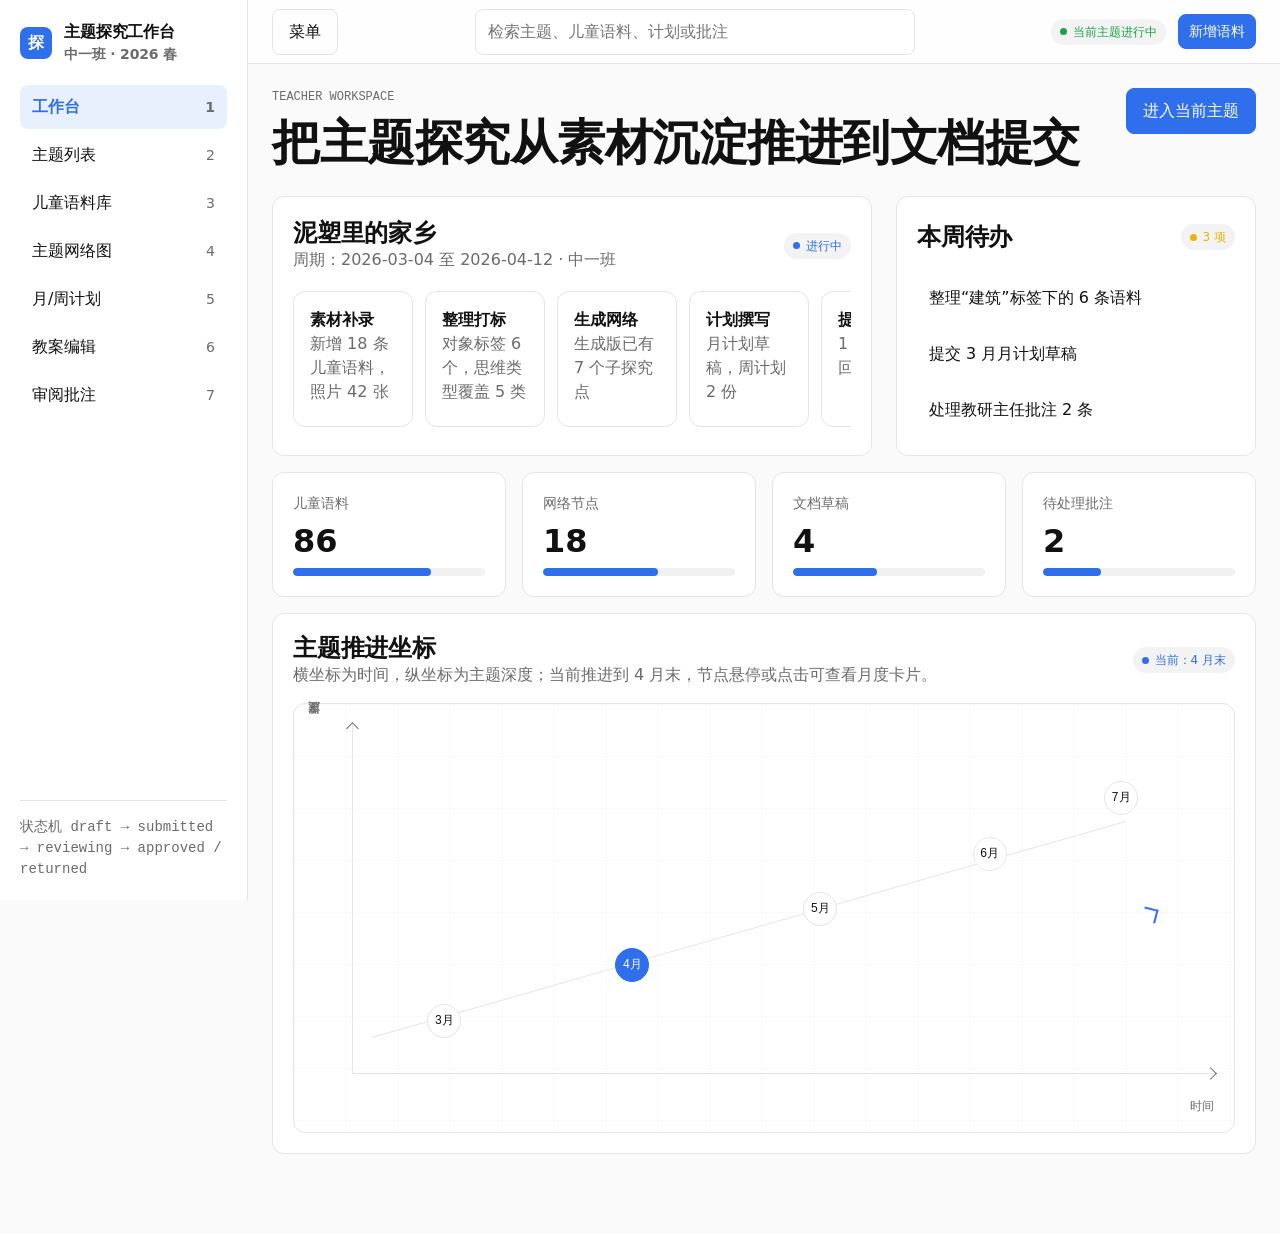
==== commit 4d245adc: "合并了主题详情和主题列表" ====
--- a/teacher-workbench-prototype.html
+++ b/teacher-workbench-prototype.html
@@ -813,6 +813,103 @@
       gap: var(--space-2);
       align-items: center;
     }
+    .theme-stack {
+      display: grid;
+      gap: var(--space-4);
+    }
+    .theme-card {
+      border: 1px solid var(--border);
+      border-radius: var(--radius-md);
+      background: var(--surface);
+      padding: var(--space-5);
+      display: grid;
+      gap: var(--space-5);
+    }
+    .theme-card-head {
+      display: grid;
+      grid-template-columns: minmax(112px, 0.24fr) minmax(0, 1fr) auto;
+      gap: var(--space-4);
+      align-items: start;
+    }
+    .theme-month {
+      display: grid;
+      gap: var(--space-1);
+      color: var(--fg);
+    }
+    .theme-month strong {
+      font-size: clamp(36px, 5vw, var(--text-4xl));
+      line-height: 0.95;
+      letter-spacing: var(--tracking-display);
+    }
+    .theme-month span {
+      color: var(--muted);
+      font-size: var(--text-sm);
+    }
+    .theme-card h2 {
+      font-size: var(--text-2xl);
+      line-height: var(--leading-tight);
+    }
+    .theme-grid {
+      display: grid;
+      grid-template-columns: minmax(0, 1.05fr) minmax(0, 0.95fr);
+      gap: var(--space-4);
+    }
+    .theme-block {
+      border: 1px solid var(--border);
+      border-radius: var(--radius-sm);
+      background: var(--bg);
+      padding: var(--space-4);
+      display: grid;
+      gap: var(--space-3);
+    }
+    .theme-block h3 {
+      font-size: var(--text-lg);
+      line-height: var(--leading-tight);
+    }
+    .theme-block p,
+    .theme-block li {
+      color: var(--muted);
+      font-size: var(--text-sm);
+    }
+    .theme-goals {
+      margin: 0;
+      padding-left: 18px;
+    }
+    .theme-goals li + li { margin-top: var(--space-2); }
+    .theme-evidence,
+    .theme-domains {
+      display: flex;
+      flex-wrap: wrap;
+      gap: var(--space-2);
+    }
+    .evidence-chip {
+      border: 1px solid var(--border);
+      border-radius: var(--radius-pill);
+      background: var(--surface);
+      padding: 6px 10px;
+      color: var(--fg);
+      font-size: var(--text-xs);
+      display: inline-flex;
+      gap: 6px;
+      align-items: center;
+    }
+    .plan-summary {
+      display: grid;
+      grid-template-columns: repeat(3, minmax(0, 1fr));
+      gap: var(--space-3);
+    }
+    .plan-summary > div {
+      border: 1px solid var(--border);
+      border-radius: var(--radius-sm);
+      background: var(--surface);
+      padding: var(--space-3);
+      display: grid;
+      gap: 4px;
+    }
+    .plan-summary strong {
+      font-size: var(--text-xl);
+      line-height: var(--leading-tight);
+    }
     .schedule-table th:first-child,
     .schedule-table td:first-child {
       width: 86px;
@@ -1132,6 +1229,7 @@
       .content { padding-inline: var(--container-gutter-tablet); }
       .page-head { grid-template-columns: 1fr; }
       .grid-2, .grid-3, .planner { grid-template-columns: 1fr; }
+      .theme-card-head, .theme-grid, .plan-summary { grid-template-columns: 1fr; }
       .plan-week-children { margin-left: var(--space-2); padding-left: var(--space-3); }
       .week-summary, .reference-chain, .month-plan-grid { grid-template-columns: 1fr; }
       .lesson-outline { grid-template-columns: 1fr; }
@@ -1151,6 +1249,7 @@
       .content { padding: var(--space-5) var(--container-gutter-phone) var(--space-12); }
       .grid-4, .source-grid { grid-template-columns: 1fr; }
       .card { padding: var(--space-4); }
+      .theme-card { padding: var(--space-4); }
       .card-head, .row-between { align-items: flex-start; flex-direction: column; }
       .utterance-item { grid-template-columns: auto minmax(0, 1fr); }
       .utterance-item .badge { grid-column: 2; }
@@ -1182,12 +1281,12 @@
 <nav class="nav-list" id="nav">
 <button class="nav-btn active" data-screen="dashboard">工作台 <span class="meta">1</span></button>
 <button class="nav-btn" data-screen="themes">主题列表 <span class="meta">2</span></button>
-<button class="nav-btn" data-screen="theme-detail">主题详情 <span class="meta">3</span></button>
-<button class="nav-btn" data-screen="corpus">儿童语料库 <span class="meta">4</span></button>
-<button class="nav-btn" data-screen="map">主题网络图 <span class="meta">5</span></button>
-<button class="nav-btn" data-screen="plans">月/周计划 <span class="meta">6</span></button>
-<button class="nav-btn" data-screen="lesson">教案编辑 <span class="meta">7</span></button>
-<button class="nav-btn" data-screen="review">审阅批注 <span class="meta">8</span></button>
+
+<button class="nav-btn" data-screen="corpus">儿童语料库 <span class="meta">3</span></button>
+<button class="nav-btn" data-screen="map">主题网络图 <span class="meta">4</span></button>
+<button class="nav-btn" data-screen="plans">月/周计划 <span class="meta">5</span></button>
+<button class="nav-btn" data-screen="lesson">教案编辑 <span class="meta">6</span></button>
+<button class="nav-btn" data-screen="review">审阅批注 <span class="meta">7</span></button>
 </nav>
 <div class="sidebar-foot">
 <div class="mono">状态机 draft → submitted → reviewing → approved / returned</div>
@@ -1209,7 +1308,7 @@
 <div class="eyebrow">Teacher workspace</div>
 <h1>把主题探究从素材沉淀推进到文档提交</h1>
 </div>
-<button class="btn btn-primary" data-screen-link="theme-detail">进入当前主题</button>
+<button class="btn btn-primary" data-screen-link="themes">进入当前主题</button>
 </div>
 <div class="grid hero-workbench">
 <div class="card stack">
@@ -1316,99 +1415,185 @@
 </div>
 </section>
 <section class="screen" data-od-id="screen-themes" id="themes">
-<div class="page-head">
-<div><div class="eyebrow">Themes</div><h1>按学期管理主题活动</h1></div>
-<button class="btn btn-primary">新建主题</button>
-</div>
-<div class="tabs" role="tablist">
-<button class="chip active">全部</button><button class="chip">进行中</button><button class="chip">规划中</button><button class="chip">已结束</button>
-</div>
-<div class="grid grid-3" style="margin-top: var(--space-4);">
-<article class="card stack">
-<div class="row-between"><h2>泥塑里的家乡</h2><span class="badge badge-dot accent">进行中</span></div>
-<p>从幼儿对泥土、建筑、家乡物件的讨论中生成探究网络。</p>
-<div class="progress"><span style="width: 58%"></span></div>
-<button class="btn" data-screen-link="theme-detail">查看主题详情</button>
-</article>
-<article class="card stack">
-<div class="row-between"><h2>春天的种子</h2><span class="badge badge-dot success">已结束</span></div>
-<p>生成版网络比预设版新增“照料责任”和“失败原因”两支。</p>
-<div class="progress"><span style="width: 100%"></span></div>
-<button class="btn">查看档案</button>
-</article>
-<article class="card stack">
-<div class="row-between"><h2>桥从哪里来</h2><span class="badge">规划中</span></div>
-<p>园所文化方向：水乡建筑。等待教师补充来源描述。</p>
-<div class="progress"><span style="width: 18%"></span></div>
-<button class="btn">继续编辑</button>
-</article>
-</div>
-</section>
-<section class="screen" data-od-id="screen-theme-detail" id="theme-detail">
-<div class="page-head">
-<div><div class="eyebrow">Theme detail</div><h1>主题详情：泥塑里的家乡</h1></div>
-<div class="tabs"><button class="chip active">概览</button><button class="chip">资料库</button><button class="chip">计划文档</button></div>
-</div>
-<div class="grid grid-main">
-<div class="card stack">
-<div class="card-head"><h2>主题进度</h2><span class="badge badge-dot accent">第 3 周 / 共 6 周</span></div>
-<div class="timeline">
-<div class="timeline-step"><strong>预设网络</strong><p>中心词与 4 个初始分支已定稿</p></div>
-<div class="timeline-step"><strong>语料聚类</strong><p>按对象标签归为 6 组</p></div>
-<div class="timeline-step"><strong>生成网络</strong><p>本周新增“屋顶形状”节点</p></div>
-<div class="timeline-step"><strong>月计划</strong><p>草稿可提交</p></div>
-<div class="timeline-step"><strong>主题反思</strong><p>主题结束后启用</p></div>
-</div>
-</div>
-<aside class="card stack">
-<h2>关键入口</h2>
-<button class="nav-btn" data-screen-link="corpus">提取过往儿童语料</button>
-<button class="nav-btn" data-screen-link="map">编辑生成版网络图</button>
-<button class="nav-btn" data-screen-link="plans">撰写月/周计划</button>
-<button class="nav-btn" data-screen-link="lesson">创建主题活动教案</button>
-</aside>
-</div>
-<div class="doc-section" style="margin-top: var(--space-4);">
-<div class="row-between">
-<div><h2>课程依据矩阵</h2><p>主题、月计划、周计划和教案都从这里引用依据；儿童语料只是“儿童需求”中的一类材料。</p></div>
-<button class="btn btn-small" data-screen-link="plans">查看计划引用</button>
-</div>
-<div class="source-grid">
-<article class="source-card">
-<span class="source-type">Policy</span>
-<h3>政策要求</h3>
-<ul class="source-list">
-<li>《3-6岁儿童学习与发展指南》：科学探究、艺术表现、语言表达</li>
-<li>《幼儿园教育指导纲要》：生活化、综合化、游戏化活动组织</li>
-</ul>
-</article>
-<article class="source-card">
-<span class="source-type">School context</span>
-<h3>园所文化与原本课程</h3>
-<ul class="source-list">
-<li>园本课程线索：岭南水乡、泥塑材料、家乡建筑</li>
-<li>近期课题：本土文化资源在中班主题探究中的转化</li>
-</ul>
-</article>
-<article class="source-card">
-<span class="source-type">Resources</span>
-<h3>可用资源</h3>
-<ul class="source-list">
-<li>社区资源：老屋照片、祠堂门窗、街巷观察路线</li>
-<li>家长资源：家庭建筑照片、长辈访谈、可带入材料</li>
-</ul>
-</article>
-<article class="source-card">
-<span class="source-type">Children needs</span>
-<h3>儿童需求</h3>
-<ul class="source-list">
-<li>儿童语料：屋顶、排水、花窗、家乡经验相关原话</li>
-<li>作品与行为：泥工尝试、建构照片、区域持续选择</li>
-</ul>
-</article>
-</div>
-</div>
-</section>
+          <div class="page-head">
+            <div><h1>本学期主题探究 · 3-6 月</h1></div>
+            <button class="btn btn-primary">新建主题</button>
+          </div>
+          <div class="theme-stack">
+
+            <article class="theme-card" id="theme-mar" data-theme-card="mar">
+              <header class="theme-card-head">
+                <div class="theme-month"><strong>3月</strong><span>已通过 · 起始月</span></div>
+                <div>
+                  <h2>泥塑里的家乡 · 屋顶与花窗</h2>
+                  <p class="meta">大一班 · 2026-03-04 至 2026-03-29</p>
+                </div>
+                <span class="badge badge-dot success">已通过</span>
+              </header>
+
+              <div class="theme-grid">
+                <section class="theme-block">
+                  <h3>探究脉络</h3>
+                  <p>老屋照片、屋顶形状、花窗纹样、泥塑材料。</p>
+                  <div class="theme-domains"><span class="domain-tag">科学</span><span class="domain-tag">艺术</span><span class="domain-tag">语言</span><span class="domain-tag">社会</span></div>
+                </section>
+                <section class="theme-block">
+                  <h3>课程依据</h3>
+                  <div class="theme-evidence">
+                    <span class="evidence-chip"><span class="source-type">政策</span>《指南》科学探究、艺术表现</span>
+                    <span class="evidence-chip"><span class="source-type">文化</span>园本泥塑课程 · 岭南老屋</span>
+                    <span class="evidence-chip"><span class="source-type">资源</span>社区老屋照片 · 家庭建筑照片</span>
+                    <span class="evidence-chip"><span class="source-type">儿童</span>屋顶/窗格语料 11 条</span>
+                  </div>
+                </section>
+              </div>
+
+              <section class="theme-block">
+                <h3>相关文档</h3>
+                <div class="plan-summary">
+                  <div><span class="source-type">月计划</span><strong>1 份</strong><p>已通过</p></div>
+                  <div><span class="source-type">周计划</span><strong>2 份</strong><p>第 3-4 周</p></div>
+                  <div><span class="source-type">教案</span><strong>6 份</strong><p>主题活动与区域延伸</p></div>
+                </div>
+                <div class="inline-actions">
+                  <button class="btn btn-primary" data-plan-link="month-plan">查看 3 月月计划</button>
+                  <button class="btn" data-review-link="review-mar">查看审核意见</button>
+                  <button class="btn" data-screen-link="map">查看主题网络图</button>
+                </div>
+              </section>
+            </article>
+
+            <article class="theme-card" id="theme-apr" data-theme-card="apr">
+              <header class="theme-card-head">
+                <div class="theme-month"><strong>4月</strong><span>进行中 · 当前月</span></div>
+                <div>
+                  <h2>泥塑里的家乡 · 社区街巷</h2>
+                  <p class="meta">大一班 · 2026-04-01 至 2026-04-30</p>
+                </div>
+                <span class="badge badge-dot accent">进行中</span>
+              </header>
+
+              <div class="theme-grid">
+                <section class="theme-block">
+                  <h3>探究脉络</h3>
+                  <p>花窗纹样、门楣瓦当、街巷路线、家乡故事。</p>
+                  <ul class="theme-goals">
+                    <li>补齐四类证据。</li>
+                    <li>完成第 4 周待填写教案。</li>
+                  </ul>
+                </section>
+                <section class="theme-block">
+                  <h3>课程依据</h3>
+                  <div class="theme-evidence">
+                    <span class="evidence-chip"><span class="source-type">政策</span>《纲要》生活化、综合化活动</span>
+                    <span class="evidence-chip"><span class="source-type">文化</span>岭南水乡街巷 · 园本泥塑</span>
+                    <span class="evidence-chip"><span class="source-type">资源</span>走访路线 · 家长访谈 · 社区纹样</span>
+                    <span class="evidence-chip"><span class="source-type">儿童</span>花窗/路线/故事语料 18 条</span>
+                  </div>
+                </section>
+              </div>
+
+              <section class="theme-block">
+                <h3>相关文档</h3>
+                <div class="plan-summary">
+                  <div><span class="source-type">月计划</span><strong>1 份</strong><p>退回修改中</p></div>
+                  <div><span class="source-type">周计划</span><strong>2 份</strong><p>第 7-8 周</p></div>
+                  <div><span class="source-type">教案</span><strong>5 份</strong><p>4 已填 · 1 待填</p></div>
+                </div>
+                <div class="inline-actions">
+                  <button class="btn btn-primary" data-plan-link="month-apr">进入 4 月月计划</button>
+                  <button class="btn" data-review-link="review-apr">查看退回意见</button>
+                  <button class="btn" data-screen-link="corpus">提取儿童语料</button>
+                </div>
+              </section>
+            </article>
+
+            <article class="theme-card" id="theme-bridge" data-theme-card="bridge">
+              <header class="theme-card-head">
+                <div class="theme-month"><strong>5月</strong><span>预排 · 延伸月</span></div>
+                <div>
+                  <h2>家乡的桥</h2>
+                  <p class="meta">大一班 · 2026-05-04 至 2026-05-29</p>
+                </div>
+                <span class="badge">预排</span>
+              </header>
+
+              <div class="theme-grid">
+                <section class="theme-block">
+                  <h3>探究脉络</h3>
+                  <p>桥拱、栏杆、桥墩、水乡交通、建造者故事。</p>
+                  <div class="theme-domains"><span class="domain-tag">社会</span><span class="domain-tag">语言</span><span class="domain-tag">科学</span><span class="domain-tag">艺术</span><span class="domain-tag">数学</span></div>
+                </section>
+                <section class="theme-block">
+                  <h3>课程依据</h3>
+                  <div class="theme-evidence">
+                    <span class="evidence-chip"><span class="source-type">政策</span>《指南》社会适应、科学观察</span>
+                    <span class="evidence-chip"><span class="source-type">文化</span>水乡建筑文化 · 桥作为地标</span>
+                    <span class="evidence-chip"><span class="source-type">资源</span>社区两座桥 · 老照片 · 家长职业资源</span>
+                    <span class="evidence-chip"><span class="source-type">儿童</span>路桥提问 6 条（待沉淀）</span>
+                  </div>
+                </section>
+              </div>
+
+              <section class="theme-block">
+                <h3>相关文档</h3>
+                <div class="plan-summary">
+                  <div><span class="source-type">月计划</span><strong>1 份</strong><p>预排</p></div>
+                  <div><span class="source-type">周计划</span><strong>0 份</strong><p>待拆解</p></div>
+                  <div><span class="source-type">教案</span><strong>0 份</strong><p>待撰写</p></div>
+                </div>
+                <div class="inline-actions">
+                  <button class="btn btn-primary" data-screen-link="plans">进入 5 月月计划</button>
+                  <button class="btn" data-screen-link="map">规划主题网络图</button>
+                  <button class="btn" data-screen-link="corpus">补充儿童语料</button>
+                </div>
+              </section>
+            </article>
+
+            <article class="theme-card" id="theme-exhibition" data-theme-card="exhibition">
+              <header class="theme-card-head">
+                <div class="theme-month"><strong>6月</strong><span>未开始 · 展示月</span></div>
+                <div>
+                  <h2>我们的小展 · 作品整理与讲述</h2>
+                  <p class="meta">大一班 · 2026-06-01 至 2026-06-26</p>
+                </div>
+                <span class="badge">未开始</span>
+              </header>
+
+              <div class="theme-grid">
+                <section class="theme-block">
+                  <h3>探究脉络</h3>
+                  <p>作品整理、照片录音、儿童讲述、班级小展。</p>
+                  <div class="theme-domains"><span class="domain-tag">艺术</span><span class="domain-tag">语言</span><span class="domain-tag">社会</span><span class="domain-tag">健康</span></div>
+                </section>
+                <section class="theme-block">
+                  <h3>课程依据</h3>
+                  <div class="theme-evidence">
+                    <span class="evidence-chip"><span class="source-type">政策</span>《指南》表现与创造</span>
+                    <span class="evidence-chip"><span class="source-type">文化</span>园所每学期一次"小展"传统</span>
+                    <span class="evidence-chip"><span class="source-type">资源</span>儿童作品 · 录音 · 家庭邀请函</span>
+                    <span class="evidence-chip"><span class="source-type">儿童</span>分享意愿语料 4 条</span>
+                  </div>
+                </section>
+              </div>
+
+              <section class="theme-block">
+                <h3>相关文档</h3>
+                <div class="plan-summary">
+                  <div><span class="source-type">月计划</span><strong>1 份</strong><p>未开始</p></div>
+                  <div><span class="source-type">周计划</span><strong>0 份</strong><p>待拆解</p></div>
+                  <div><span class="source-type">档案</span><strong>4 份</strong><p>可复用</p></div>
+                </div>
+                <div class="inline-actions">
+                  <button class="btn btn-primary" data-screen-link="plans">进入 6 月月计划</button>
+                  <button class="btn" data-screen-link="corpus">检索历史语料</button>
+                </div>
+              </section>
+            </article>
+
+          </div>
+        </section>
+
 <section class="screen" data-od-id="screen-corpus" id="corpus">
 <div class="page-head">
 <div><div class="eyebrow">Utterance corpus</div><h1>儿童语料库：筛选、打标、提升为子探究点</h1></div>
@@ -1586,7 +1771,7 @@
 </aside>
 <div class="stack">
 <div class="reference-chain">
-<button class="reference-card active" data-screen-link="theme-detail">
+<button class="reference-card active" data-screen-link="themes">
 <span class="source-type">Theme</span>
 <strong>月主题：泥塑里的家乡</strong>
 <span class="meta">承载课程依据矩阵与主题价值</span>
@@ -2009,7 +2194,7 @@
 <p id="lessonValidation">主题相关活动在提交时必须至少关联 1 类课程依据；儿童语料属于儿童需求，不是唯一来源。</p>
 <div class="annotation"><strong>可调用课程依据</strong><span class="meta">政策 2 条，园本课程 2 条，社区/家长资源 5 项，儿童需求材料 18 条</span></div>
 <button class="btn" data-plan-link="week-4">返回周计划</button>
-<button class="btn" data-screen-link="theme-detail">查看课程依据矩阵</button>
+<button class="btn" data-screen-link="themes">查看课程依据矩阵</button>
 <button class="btn" data-screen-link="corpus">去选择语料</button>
 </aside>
 </div>
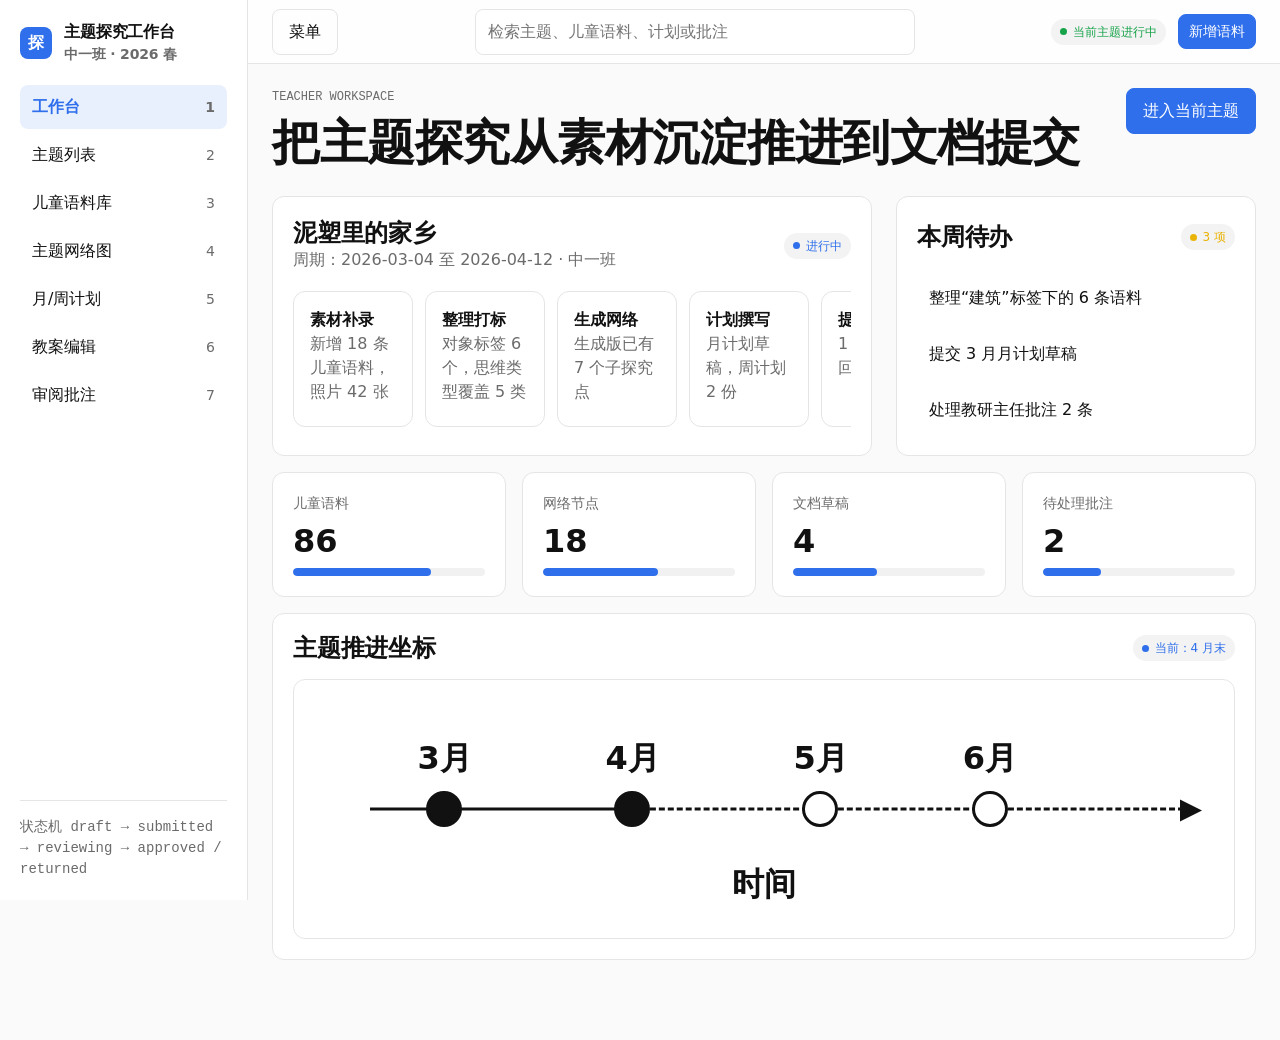
==== commit 6c166819: "修改了工作台的坐标轴" ====
--- a/teacher-workbench-prototype.html
+++ b/teacher-workbench-prototype.html
@@ -388,125 +388,100 @@
     }
     .progress-chart {
       position: relative;
-      min-height: 430px;
+      min-height: 260px;
       border: 1px solid var(--border);
       border-radius: var(--radius-md);
-      background:
-        linear-gradient(color-mix(in oklab, var(--border), transparent 78%) 1px, transparent 1px),
-        linear-gradient(90deg, color-mix(in oklab, var(--border), transparent 78%) 1px, transparent 1px),
-        var(--surface);
-      background-size: 52px 52px;
+      background: var(--surface);
       overflow: visible;
       padding: var(--space-5);
     }
     .axis-label {
       position: absolute;
-      color: var(--muted);
-      font-family: var(--font-mono);
-      font-size: var(--text-xs);
-    }
-    .axis-label.x { right: var(--space-5); bottom: var(--space-4); }
-    .axis-label.y {
-      left: var(--space-3);
-      top: var(--space-5);
-      writing-mode: vertical-rl;
-      transform: rotate(180deg);
-    }
-    .chart-axis-x,
-    .chart-axis-y {
+      color: var(--fg);
+      font-family: var(--font-display);
+      font-size: var(--text-2xl);
+      font-weight: 600;
+      letter-spacing: var(--tracking-display);
+    }
+    .axis-label.x {
+      left: 50%;
+      bottom: 30px;
+      transform: translateX(-50%);
+    }
+    .chart-axis-x {
       content: "";
       position: absolute;
-      background: var(--border);
-    }
-    .chart-axis-x {
-      left: 58px;
-      right: var(--space-5);
-      bottom: 58px;
-      height: 1px;
-    }
-    .chart-axis-y {
-      left: 58px;
-      top: var(--space-5);
-      bottom: 58px;
-      width: 1px;
-    }
-    .chart-axis-x::after,
-    .chart-axis-y::after {
+      z-index: 1;
+      top: 50%;
+      height: 3px;
+      transform: translateY(-50%);
+    }
+    .chart-axis-x-done {
+      left: 76px;
+      right: 64%;
+      background: var(--fg);
+    }
+    .chart-axis-x-next {
+      left: 36%;
+      right: 50px;
+      height: 0;
+      border-top: 3px dashed var(--fg);
+    }
+    .chart-axis-x-next::after {
       content: "";
       position: absolute;
-      width: 8px;
-      height: 8px;
-      border-top: 1px solid var(--muted);
-      border-right: 1px solid var(--muted);
-    }
-    .chart-axis-x::after {
-      right: -1px;
-      top: -4px;
-      transform: rotate(45deg);
-    }
-    .chart-axis-y::after {
-      top: 0;
-      left: -4px;
-      transform: rotate(-45deg);
-    }
-    .progress-arrow {
-      position: absolute;
-      left: 78px;
-      right: 78px;
-      bottom: 94px;
-      height: 160px;
-      pointer-events: none;
-    }
-    .progress-arrow::before {
-      content: "";
-      position: absolute;
-      left: 0;
-      right: 0;
-      bottom: 0;
-      border-top: 1px solid var(--border);
-      transform: rotate(-16deg);
-      transform-origin: left center;
-    }
-    .progress-arrow::after {
-      content: "";
-      position: absolute;
-      right: -1px;
-      top: 30px;
-      width: 12px;
-      height: 12px;
-      border-top: 2px solid var(--accent);
-      border-right: 2px solid var(--accent);
-      transform: rotate(14deg);
+      width: 0;
+      height: 0;
+      border-style: solid;
+      right: -18px;
+      top: -11px;
+      border-width: 11px 0 11px 22px;
+      border-color: transparent transparent transparent var(--fg);
     }
     .chart-node {
       position: absolute;
-      width: 34px;
-      height: 34px;
-      border: 1px solid var(--border);
+      width: 36px;
+      height: 36px;
+      border: 3px solid var(--fg);
       border-radius: var(--radius-pill);
       background: var(--surface);
       color: var(--fg);
       display: grid;
       place-items: center;
-      font-family: var(--font-mono);
-      font-size: var(--text-xs);
+      font-family: var(--font-display);
+      font-size: 0;
       transform: translate(-50%, 50%);
       transition: transform var(--motion-fast) var(--ease-standard), border-color var(--motion-fast) var(--ease-standard), background var(--motion-fast) var(--ease-standard);
-      z-index: 2;
+      z-index: 3;
+    }
+    .chart-node::before {
+      content: attr(data-month-label);
+      position: absolute;
+      left: 50%;
+      bottom: calc(100% + var(--space-3));
+      transform: translateX(-50%);
+      color: var(--fg);
+      font-family: var(--font-display);
+      font-size: var(--text-2xl);
+      font-weight: 600;
+      letter-spacing: var(--tracking-display);
+      white-space: nowrap;
     }
     .chart-node:hover,
     .chart-node.open,
     .chart-node:focus-visible {
       transform: translate(-50%, 50%) scale(1.08);
       border-color: var(--accent);
-      background: color-mix(in oklab, var(--accent), transparent 92%);
-      color: var(--accent);
+      background: var(--surface);
       z-index: 8;
     }
     .chart-node.current {
-      border-color: var(--accent);
-      background: var(--accent);
-      color: var(--accent-on);
+      border-color: var(--fg);
+      background: var(--surface);
+    }
+    .chart-node.is-complete {
+      border-color: var(--fg);
+      background: var(--fg);
     }
     .month-card {
       position: absolute;
@@ -1234,8 +1209,14 @@
       .week-summary, .reference-chain, .month-plan-grid { grid-template-columns: 1fr; }
       .lesson-outline { grid-template-columns: 1fr; }
       .search { min-width: 0; width: 100%; }
-      .month-progress { overflow-x: auto; }
-      .progress-chart { min-width: 720px; }
+      .month-progress { overflow-x: visible; }
+      .progress-chart { min-width: 0; min-height: 240px; }
+      .axis-label { font-size: var(--text-xl); }
+      .chart-axis-x { top: 50%; }
+      .chart-axis-x-done { left: 44px; right: 64%; }
+      .chart-axis-x-next { left: 36%; right: 34px; }
+      .chart-node { width: 30px; height: 30px; border-width: 2px; }
+      .chart-node::before { font-size: var(--text-xl); bottom: calc(100% + var(--space-2)); }
     }
 
     @media (max-width: 640px) {
@@ -1265,6 +1246,15 @@
       }
       .lesson-peek-body { padding-inline: var(--container-gutter-phone); }
       .lesson-peek-document { padding: var(--space-4); }
+      .progress-chart { min-height: 220px; }
+      .axis-label { font-size: var(--text-lg); }
+      .axis-label.x { bottom: var(--space-4); }
+      .chart-axis-x { top: 50%; height: 2px; }
+      .chart-axis-x-done { left: 30px; right: 64%; }
+      .chart-axis-x-next { left: 36%; right: 24px; border-top-width: 2px; }
+      .chart-axis-x-next::after { right: -16px; top: -9px; border-width: 9px 0 9px 18px; }
+      .chart-node { width: 24px; height: 24px; }
+      .chart-node::before { font-size: var(--text-lg); }
     }
   </style>
 </head>
@@ -1346,18 +1336,14 @@
 <div class="row-between">
 <div>
 <h2>主题推进坐标</h2>
-<p>横坐标为时间，纵坐标为主题深度；当前推进到 4 月末，节点悬停或点击可查看月度卡片。</p>
 </div>
 <span class="badge badge-dot accent">当前：4 月末</span>
 </div>
-<div aria-label="时间与主题深度坐标图" class="progress-chart">
+<div aria-label="主题推进时间轴" class="progress-chart">
 <span class="axis-label x">时间</span>
-<span class="axis-label y">主题深度</span>
-<span aria-hidden="true" class="chart-axis-x"></span>
-<span aria-hidden="true" class="chart-axis-y"></span>
-<span aria-hidden="true" class="progress-arrow"></span>
-<div aria-label="3 月节点" class="chart-node" data-month-node="mar" role="button" style="left: 16%; bottom: 26%;" tabindex="0">
-                3月
+<span aria-hidden="true" class="chart-axis-x chart-axis-x-done"></span>
+<span aria-hidden="true" class="chart-axis-x chart-axis-x-next"></span>
+<div aria-label="3 月节点" class="chart-node is-complete" data-month-label="3月" data-month-node="mar" role="button" style="left: 16%; bottom: 50%;" tabindex="0">
                 <span class="month-card">
 <span class="month-card-head"><strong>3 月</strong><span class="badge badge-dot success">已通过</span></span>
 <span class="muted">启动“泥塑里的家乡”，完成主题网络和第 3-4 周计划。</span>
@@ -1367,8 +1353,7 @@
 </span>
 </span>
 </div>
-<div aria-label="4 月节点，当前月末" class="chart-node current" data-month-node="apr" role="button" style="left: 36%; bottom: 39%;" tabindex="0">
-                4月
+<div aria-label="4 月节点，当前月末" class="chart-node current is-complete" data-month-label="4月" data-month-node="apr" role="button" style="left: 36%; bottom: 50%;" tabindex="0">
                 <span class="month-card">
 <span class="month-card-head"><strong>4 月</strong><span class="badge badge-dot warn">月末</span></span>
 <span class="muted">补齐课程依据引用，处理上级退回意见，准备 5 月主题延伸。</span>
@@ -1378,8 +1363,7 @@
 </span>
 </span>
 </div>
-<div aria-label="5 月节点" class="chart-node" data-month-node="may" role="button" style="left: 56%; bottom: 52%;" tabindex="0">
-                5月
+<div aria-label="5 月节点" class="chart-node" data-month-label="5月" data-month-node="may" role="button" style="left: 56%; bottom: 50%;" tabindex="0">
                 <span class="month-card">
 <span class="month-card-head"><strong>5 月</strong><span class="badge">预排</span></span>
 <span class="muted">从花窗纹样延伸到家乡街巷和社区资源走访。</span>
@@ -1389,25 +1373,13 @@
 </span>
 </span>
 </div>
-<div aria-label="6 月节点" class="chart-node" data-month-node="jun" role="button" style="left: 74%; bottom: 65%;" tabindex="0">
-                6月
+<div aria-label="6 月节点" class="chart-node" data-month-label="6月" data-month-node="jun" role="button" style="left: 74%; bottom: 50%;" tabindex="0">
                 <span class="month-card">
 <span class="month-card-head"><strong>6 月</strong><span class="badge">未开始</span></span>
 <span class="muted">整理作品档案，形成儿童表达、建构和家园资源的汇总。</span>
 <span class="month-actions">
 <button class="btn btn-small" data-plan-link="month-jun">月计划</button>
 <button class="btn btn-small" data-review-link="review-jun">审核意见</button>
-</span>
-</span>
-</div>
-<div aria-label="7 月节点" class="chart-node" data-month-node="jul" role="button" style="left: 88%; bottom: 78%;" tabindex="0">
-                7月
-                <span class="month-card">
-<span class="month-card-head"><strong>7 月</strong><span class="badge">未开始</span></span>
-<span class="muted">完成主题回顾、成长档案引用和学期课程复盘。</span>
-<span class="month-actions">
-<button class="btn btn-small" data-plan-link="month-jul">月计划</button>
-<button class="btn btn-small" data-review-link="review-jul">审核意见</button>
 </span>
 </span>
 </div>
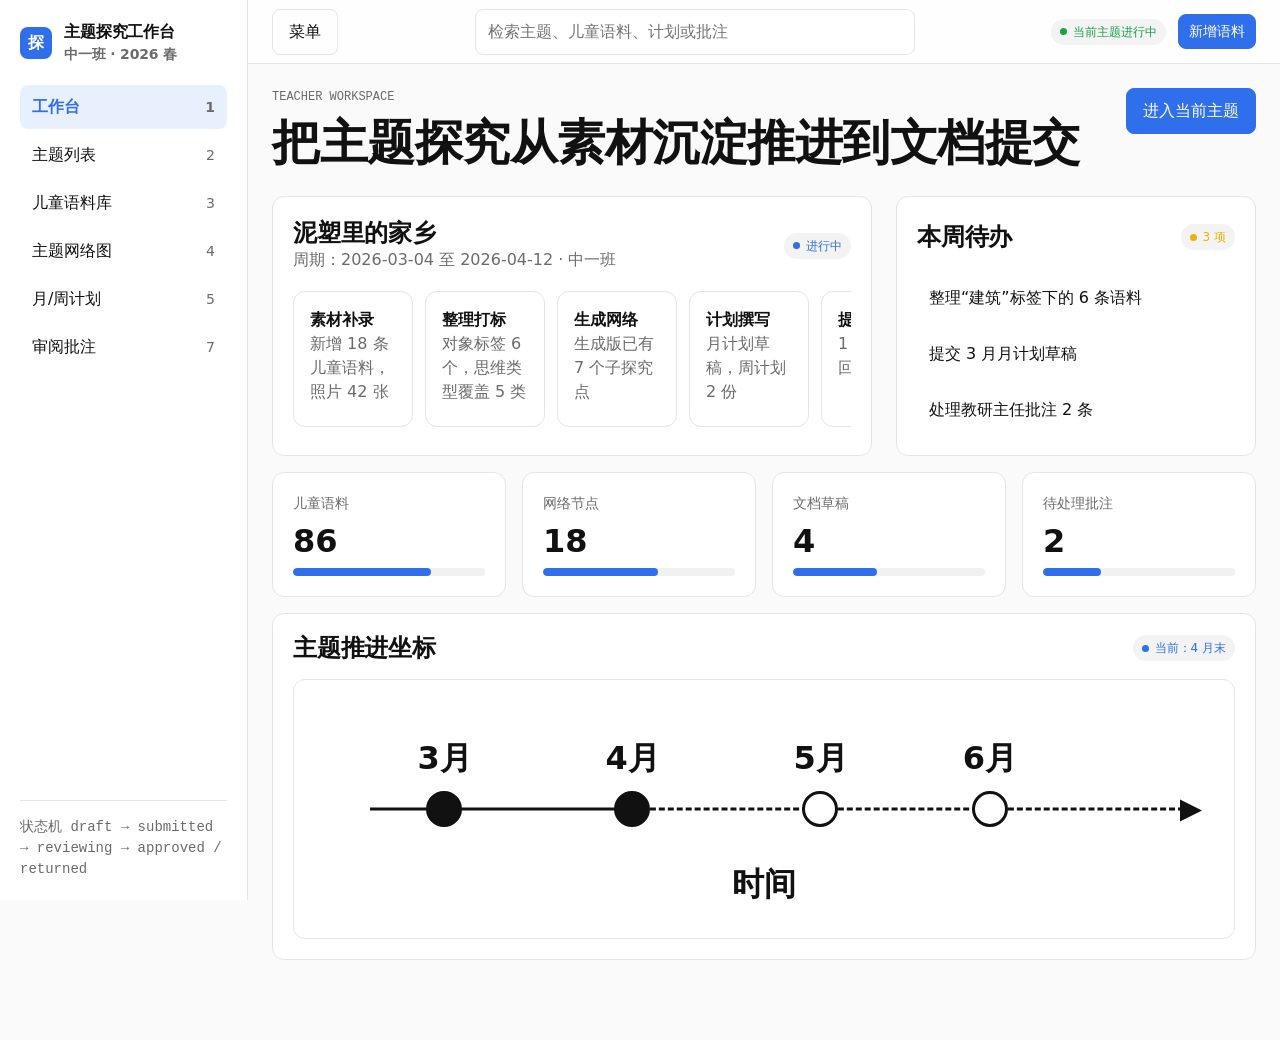
==== commit dd205900: "更新工作台 prototype；补充参考资料与 .gitignore - .gitignore：忽略 *.backup-*.html 与 ~$*.docx - teacher-workbench-pr" ====
--- a/teacher-workbench-prototype.html
+++ b/teacher-workbench-prototype.html
@@ -1129,6 +1129,157 @@
       padding: var(--space-3);
       resize: vertical;
     }
+    /* ============== 教案编辑器抽屉 ============== */
+    .lesson-drawer {
+      position: fixed;
+      z-index: 50;
+      top: 0;
+      right: 0;
+      bottom: 0;
+      left: 248px;
+      height: 100vh;
+      transform: translateX(100%);
+      opacity: 0;
+      pointer-events: none;
+      transition: transform var(--motion-base) var(--ease-standard), opacity var(--motion-base) var(--ease-standard);
+      border-left: 1px solid var(--border);
+      background: var(--bg);
+      box-shadow: var(--elev-raised);
+      display: grid;
+      grid-template-rows: auto 1fr auto;
+      overflow: hidden;
+    }
+    .lesson-drawer.open {
+      transform: translateX(0);
+      opacity: 1;
+      pointer-events: auto;
+    }
+    .lesson-drawer-head {
+      position: sticky;
+      top: 0;
+      z-index: 1;
+      display: grid;
+      gap: var(--space-3);
+      padding: var(--space-5) var(--space-6);
+      border-bottom: 1px solid var(--border);
+      background: var(--surface);
+    }
+    .lesson-drawer-title {
+      display: flex;
+      align-items: center;
+      gap: var(--space-3);
+    }
+    .lesson-drawer-title > div { min-width: 0; flex: 1; }
+    .lesson-drawer-title h2 { font-size: var(--text-xl); }
+    .lesson-drawer-subtitle {
+      display: flex;
+      flex-wrap: wrap;
+      gap: var(--space-2);
+      align-items: center;
+      color: var(--muted);
+      font-size: var(--text-sm);
+    }
+    .lesson-drawer-body {
+      overflow: auto;
+      padding: var(--space-6) var(--container-gutter-desktop) var(--space-12);
+      display: grid;
+      gap: var(--space-5);
+      width: min(100%, var(--container-max));
+      margin: 0 auto;
+    }
+    .lesson-drawer-card {
+      background: var(--surface);
+      border: 1px solid var(--border);
+      border-radius: var(--radius-md);
+      padding: var(--space-5);
+      display: grid;
+      gap: var(--space-4);
+    }
+    .lesson-drawer-card-head {
+      display: flex;
+      align-items: center;
+      justify-content: space-between;
+      gap: var(--space-3);
+      padding-bottom: var(--space-3);
+      border-bottom: 1px solid var(--border);
+    }
+    .lesson-drawer-card-head h3 { font-size: var(--text-lg); }
+    .lesson-drawer-card-head .meta { color: var(--muted); font-size: var(--text-sm); }
+    .lesson-drawer-grid-2 {
+      display: grid;
+      grid-template-columns: repeat(2, minmax(0, 1fr));
+      gap: var(--space-4);
+    }
+    .lesson-drawer-section {
+      display: grid;
+      gap: var(--space-2);
+    }
+    .lesson-drawer-section label {
+      font-weight: 600;
+      color: var(--fg);
+    }
+    .lesson-drawer-section .field-hint {
+      color: var(--muted);
+      font-size: var(--text-sm);
+    }
+    .lesson-drawer-section textarea {
+      width: 100%;
+      min-height: 110px;
+      border: 1px solid var(--border);
+      border-radius: var(--radius-sm);
+      background: var(--surface);
+      color: var(--fg);
+      padding: var(--space-3);
+      resize: vertical;
+      font: inherit;
+      line-height: 1.6;
+    }
+    .lesson-drawer-section textarea:focus {
+      outline: none;
+      border-color: var(--accent);
+      box-shadow: var(--focus-ring);
+    }
+    .lesson-drawer-section .readonly-block {
+      padding: var(--space-3);
+      border: 1px solid var(--border);
+      border-radius: var(--radius-sm);
+      background: var(--bg);
+      color: var(--fg);
+      white-space: pre-wrap;
+      line-height: 1.6;
+    }
+    .lesson-drawer-foot {
+      display: flex;
+      flex-wrap: wrap;
+      gap: var(--space-2);
+      justify-content: space-between;
+      align-items: center;
+      padding: var(--space-4) var(--space-6);
+      border-top: 1px solid var(--border);
+      background: var(--surface);
+    }
+    .lesson-drawer-foot .left,
+    .lesson-drawer-foot .right {
+      display: flex;
+      flex-wrap: wrap;
+      gap: var(--space-2);
+    }
+    .lesson-drawer-validation {
+      padding: var(--space-3) var(--space-4);
+      border-radius: var(--radius-sm);
+      background: var(--bg);
+      color: var(--muted);
+      font-size: var(--text-sm);
+      border: 1px solid var(--border);
+    }
+    .lesson-drawer-validation.danger { background: color-mix(in oklab, var(--danger), transparent 88%); color: color-mix(in oklab, var(--danger), black 30%); border-color: color-mix(in oklab, var(--danger), transparent 60%); }
+    .lesson-drawer-validation.success { background: color-mix(in oklab, var(--success), transparent 88%); color: color-mix(in oklab, var(--success), black 30%); border-color: color-mix(in oklab, var(--success), transparent 60%); }
+    @media (max-width: 920px) {
+      .lesson-drawer { left: 0; width: 100vw; }
+      .lesson-drawer-body { padding-inline: var(--container-gutter-phone); }
+      .lesson-drawer-card { padding: var(--space-4); }
+      .lesson-drawer-grid-2 { grid-template-columns: 1fr; }
+    }
     .hidden { display: none !important; }
     .rich-placeholder {
       min-height: 92px;
@@ -1256,6 +1407,486 @@
       .chart-node { width: 24px; height: 24px; }
       .chart-node::before { font-size: var(--text-lg); }
     }
+
+    /* ============== 提交月计划 ============== */
+    .month-form {
+      display: grid;
+      gap: var(--space-5);
+    }
+    .month-form-head {
+      display: grid;
+      grid-template-columns: minmax(0, 1fr) auto;
+      gap: var(--space-4);
+      align-items: end;
+    }
+    .month-form-head .field { max-width: 220px; }
+    .month-form-card {
+      display: grid;
+      gap: var(--space-5);
+    }
+    .month-form-card > .row-between:first-child { padding-bottom: 0; }
+    .week-rows {
+      display: grid;
+      gap: var(--space-4);
+    }
+    .week-row {
+      border: 1px solid var(--border);
+      border-radius: var(--radius-md);
+      background: var(--surface);
+      padding: var(--space-4);
+      display: grid;
+      gap: var(--space-3);
+    }
+    .week-row-head {
+      display: flex;
+      align-items: center;
+      justify-content: space-between;
+      gap: var(--space-3);
+    }
+    .week-row-head strong {
+      font-size: var(--text-lg);
+      line-height: var(--leading-tight);
+    }
+    .week-row .grid-2 { gap: var(--space-3); }
+    .evidence-readonly {
+      border: 1px solid var(--border-soft);
+      border-radius: var(--radius-sm);
+      background: var(--bg);
+      padding: var(--space-3);
+      display: flex;
+      flex-wrap: wrap;
+      gap: var(--space-2);
+      color: var(--muted);
+      font-size: var(--text-sm);
+      min-height: 42px;
+      align-items: center;
+    }
+    .evidence-readonly .source-type {
+      color: var(--fg);
+      font-weight: 600;
+    }
+    .evidence-readonly .empty {
+      color: var(--muted);
+      font-style: italic;
+    }
+    .node-picker {
+      border: 1px solid var(--border);
+      border-radius: var(--radius-md);
+      background: var(--surface);
+      padding: var(--space-4);
+      display: grid;
+      gap: var(--space-3);
+    }
+    .node-picker-results {
+      display: grid;
+      gap: var(--space-2);
+      max-height: 260px;
+      overflow: auto;
+    }
+    .node-picker-row {
+      display: flex;
+      align-items: center;
+      justify-content: space-between;
+      gap: var(--space-3);
+      padding: 10px 12px;
+      border-radius: var(--radius-sm);
+      border: 1px solid var(--border-soft);
+      background: var(--bg);
+    }
+    .node-picker-row .meta { color: var(--muted); font-size: var(--text-xs); }
+    .node-picker-row.selected {
+      border-color: var(--accent);
+      background: color-mix(in oklab, var(--accent), transparent 92%);
+    }
+    .node-picker-tags {
+      display: flex;
+      flex-wrap: wrap;
+      gap: 6px;
+      margin-top: 4px;
+    }
+    .node-picker-empty {
+      color: var(--muted);
+      font-size: var(--text-sm);
+      padding: var(--space-3);
+      text-align: center;
+    }
+    .add-week-btn {
+      width: max-content;
+      border: 1px dashed var(--border);
+      border-radius: var(--radius-sm);
+      background: transparent;
+      color: var(--muted);
+      padding: 10px 16px;
+      min-height: 40px;
+    }
+    .add-week-btn:hover {
+      border-color: var(--accent);
+      color: var(--accent);
+      background: color-mix(in oklab, var(--accent), transparent 94%);
+    }
+    /* ============== 月计划抽屉 ============== */
+    .month-plan-drawer {
+      position: fixed;
+      z-index: 40;
+      top: 0;
+      right: 0;
+      bottom: 0;
+      left: 248px;
+      width: auto;
+      height: 100vh;
+      transform: translateX(100%);
+      opacity: 0;
+      pointer-events: none;
+      transition: transform var(--motion-base) var(--ease-standard), opacity var(--motion-base) var(--ease-standard);
+      border-left: 1px solid var(--border);
+      background: var(--bg);
+      box-shadow: var(--elev-raised);
+      overflow: auto;
+      display: grid;
+      grid-template-rows: auto 1fr;
+    }
+    .month-plan-drawer.open {
+      transform: translateX(0);
+      opacity: 1;
+      pointer-events: auto;
+    }
+    .month-drawer-head {
+      position: sticky;
+      top: 0;
+      z-index: 1;
+      display: grid;
+      gap: var(--space-3);
+      padding: var(--space-5) var(--space-6);
+      border-bottom: 1px solid var(--border);
+      background: var(--surface);
+    }
+    .month-drawer-status {
+      color: var(--muted);
+      font-size: var(--text-sm);
+    }
+    .month-drawer-body {
+      display: grid;
+      gap: var(--space-5);
+      width: min(100%, var(--container-max));
+      margin: 0 auto;
+      padding: var(--space-6) var(--container-gutter-desktop) var(--space-20);
+      align-content: start;
+    }
+    .month-drawer-section {
+      display: grid;
+      gap: var(--space-4);
+      padding-bottom: var(--space-4);
+      border-bottom: 1px solid var(--border-soft);
+    }
+    .month-drawer-section:last-of-type { border-bottom: 0; }
+    .source-inputs {
+      display: grid;
+      gap: var(--space-4);
+    }
+    .source-inputs textarea {
+      width: 100%;
+      min-height: 84px;
+      border: 1px solid var(--border);
+      border-radius: var(--radius-sm);
+      background: var(--surface);
+      color: var(--fg);
+      padding: var(--space-3);
+      resize: vertical;
+    }
+    .source-label-row {
+      display: flex;
+      align-items: center;
+      justify-content: space-between;
+      gap: var(--space-3);
+    }
+    /* 指南参考抽屉：比月计划抽屉更靠上层 */
+    .guide-ref-drawer {
+      position: fixed;
+      z-index: 45;
+      top: 0;
+      right: 0;
+      bottom: 0;
+      left: 248px;
+      height: 100vh;
+      transform: translateX(100%);
+      opacity: 0;
+      pointer-events: none;
+      transition: transform var(--motion-base) var(--ease-standard), opacity var(--motion-base) var(--ease-standard);
+      border-left: 1px solid var(--border);
+      background: var(--bg);
+      box-shadow: var(--elev-raised);
+      display: grid;
+      grid-template-rows: auto 1fr;
+      overflow: hidden;
+    }
+    .guide-ref-drawer.open {
+      transform: translateX(0);
+      opacity: 1;
+      pointer-events: auto;
+    }
+    .guide-ref-head {
+      display: grid;
+      gap: var(--space-3);
+      padding: var(--space-5) var(--space-6);
+      border-bottom: 1px solid var(--border);
+      background: var(--surface);
+    }
+    .guide-ref-head .search { width: 100%; min-width: 0; }
+    .guide-ref-body {
+      display: grid;
+      grid-template-columns: 240px minmax(0, 1fr);
+      min-height: 0;
+      overflow: hidden;
+    }
+    .guide-ref-toc {
+      border-right: 1px solid var(--border);
+      background: var(--surface);
+      padding: var(--space-4);
+      overflow: auto;
+      display: grid;
+      gap: var(--space-1);
+      align-content: start;
+    }
+    .guide-ref-toc a {
+      display: block;
+      padding: 6px 10px;
+      border-radius: var(--radius-sm);
+      color: var(--fg);
+      font-size: var(--text-sm);
+    }
+    .guide-ref-toc a:hover { background: color-mix(in oklab, var(--border), transparent 55%); text-decoration: none; }
+    .guide-ref-toc a.toc-domain { font-weight: 600; margin-top: var(--space-2); }
+    .guide-ref-toc a.toc-aspect { padding-left: 20px; color: var(--muted); }
+    .guide-ref-content {
+      overflow: auto;
+      padding: var(--space-6) var(--space-6) var(--space-20);
+      display: grid;
+      gap: var(--space-5);
+      align-content: start;
+    }
+    .guide-domain > h2 {
+      font-size: var(--text-2xl);
+      padding-bottom: var(--space-2);
+      border-bottom: 2px solid var(--accent);
+      margin-bottom: var(--space-3);
+    }
+    .guide-aspect { margin-top: var(--space-4); }
+    .guide-aspect > h3 { font-size: var(--text-lg); color: var(--accent); margin-bottom: var(--space-2); }
+    .guide-goal {
+      border: 1px solid var(--border);
+      border-radius: var(--radius-md);
+      background: var(--surface);
+      padding: var(--space-4);
+      display: grid;
+      gap: var(--space-3);
+      margin-bottom: var(--space-3);
+    }
+    .guide-goal > strong { font-size: var(--text-base); }
+    .guide-goal-bands {
+      display: grid;
+      grid-template-columns: repeat(3, minmax(0, 1fr));
+      gap: var(--space-2);
+    }
+    .guide-band {
+      border: 1px solid var(--border-soft);
+      border-radius: var(--radius-sm);
+      background: var(--bg);
+      padding: var(--space-3);
+      font-size: var(--text-sm);
+      color: var(--fg);
+      display: grid;
+      gap: 4px;
+    }
+    .guide-band .band-age { font-family: var(--font-mono); font-size: var(--text-xs); color: var(--muted); }
+    .guide-advice {
+      border-top: 1px dashed var(--border);
+      padding-top: var(--space-2);
+      display: grid;
+      gap: 4px;
+      font-size: var(--text-sm);
+      color: var(--fg);
+    }
+    .guide-advice .advice-head { color: var(--fg); font-weight: 600; }
+    .guide-advice ol,
+    .guide-advice ul {
+      list-style: none;
+      padding: 0;
+      margin: 0;
+      display: grid;
+      gap: 6px;
+    }
+    .guide-advice ol.advice-top { gap: 10px; margin-top: 4px; }
+    .guide-advice ol.advice-top > li {
+      display: block;
+      margin-bottom: 8px;
+    }
+    .guide-advice ol.advice-top > li > .advice-text {
+      display: inline;
+    }
+    .guide-advice ol.advice-top > li > div {
+      display: block;
+    }
+    .guide-advice ol.advice-top > li::before {
+      content: attr(data-n) "．";
+      font-family: var(--font-mono);
+      font-size: var(--text-sm);
+      color: var(--accent);
+      font-weight: 600;
+      line-height: 1.6;
+      display: inline-block;
+      width: 26px;
+      margin-right: 4px;
+    }
+    .guide-advice ol.advice-top > li > .advice-text {
+      line-height: 1.6;
+    }
+    .guide-advice ol.advice-sub {
+      margin-top: 6px;
+      margin-left: 26px;
+      gap: 4px;
+    }
+    .guide-advice ol.advice-sub > li {
+      display: grid;
+      grid-template-columns: 14px minmax(0, 1fr);
+      gap: 4px;
+      align-items: start;
+      color: var(--muted);
+    }
+    .guide-advice ol.advice-sub > li::before {
+      content: "·";
+      color: var(--muted);
+      font-weight: 700;
+      line-height: 1.6;
+    }
+    .guide-advice ol.advice-sub > li > .advice-text { line-height: 1.6; }
+    .guide-advice ol.advice-subnum > li {
+      display: grid;
+      grid-template-columns: 24px minmax(0, 1fr);
+      gap: 4px;
+      color: var(--muted);
+    }
+    .guide-advice ol.advice-subnum > li::before {
+      content: attr(data-n) ")";
+      font-family: var(--font-mono);
+      font-size: var(--text-xs);
+      color: var(--muted);
+      line-height: 1.6;
+    }
+    .guide-advice ol.advice-subnum > li > .advice-text { line-height: 1.6; }
+    .guide-advice > .advice-top-raw {
+      display: grid;
+      grid-template-columns: 14px minmax(0, 1fr);
+      gap: 4px;
+      color: var(--muted);
+      line-height: 1.6;
+    }
+    .guide-advice > .advice-top-raw::before {
+      content: "·";
+      color: var(--muted);
+      font-weight: 700;
+    }
+    .guide-ref-empty { color: var(--muted); padding: var(--space-4); }
+    .child-corpus-toolbar { padding: 0 var(--space-6) var(--space-3); }
+    .child-corpus-list {
+      padding: var(--space-4) var(--space-6) var(--space-6);
+      display: grid;
+      gap: var(--space-3);
+    }
+    .child-corpus-row {
+      display: grid;
+      grid-template-columns: 18px minmax(0, 1fr) auto;
+      gap: var(--space-3);
+      align-items: start;
+      padding: var(--space-4);
+      border: 1px solid var(--border);
+      border-radius: var(--radius-md);
+      background: var(--surface);
+      cursor: pointer;
+      transition: border-color var(--motion-fast) var(--ease-standard);
+    }
+    .child-corpus-row:hover { border-color: var(--accent); }
+    .child-corpus-row.selected { border-color: var(--accent); background: color-mix(in oklab, var(--accent), transparent 92%); }
+    .child-corpus-row input { margin-top: 4px; accent-color: var(--accent); }
+    .child-corpus-row .row-body strong { display: block; font-size: var(--text-base); margin-bottom: 4px; }
+    .child-corpus-row .row-body p { color: var(--muted); font-size: var(--text-sm); margin: 0 0 6px; }
+    .child-corpus-row .row-tags { display: flex; flex-wrap: wrap; gap: 6px; }
+    .child-corpus-foot {
+      display: flex;
+      justify-content: space-between;
+      align-items: center;
+      gap: var(--space-3);
+      padding: var(--space-4) var(--space-6);
+      border-top: 1px solid var(--border);
+      background: var(--surface);
+    }
+    @media (max-width: 920px) {
+      .guide-ref-drawer { left: 0; }
+      .guide-ref-body { grid-template-columns: 1fr; }
+      .guide-ref-toc { display: none; }
+      .guide-goal-bands { grid-template-columns: 1fr; }
+    }
+    .source-categories {
+      display: grid;
+      gap: var(--space-3);
+    }
+    .source-category {
+      border: 1px solid var(--border);
+      border-radius: var(--radius-md);
+      background: var(--surface);
+      padding: var(--space-4);
+      display: grid;
+      gap: var(--space-3);
+    }
+    .source-category-head {
+      display: flex;
+      align-items: center;
+      justify-content: space-between;
+      gap: var(--space-3);
+    }
+    .source-category-head strong {
+      font-size: var(--text-base);
+      line-height: var(--leading-tight);
+    }
+    .source-category-results {
+      display: grid;
+      gap: var(--space-2);
+    }
+    .source-category-row {
+      display: flex;
+      align-items: center;
+      justify-content: space-between;
+      gap: var(--space-3);
+      padding: 10px 12px;
+      border-radius: var(--radius-sm);
+      border: 1px solid var(--border-soft);
+      background: var(--bg);
+    }
+    .source-category-row.selected {
+      border-color: var(--accent);
+      background: color-mix(in oklab, var(--accent), transparent 92%);
+    }
+    @media (max-width: 920px) {
+      .month-plan-drawer { left: 0; }
+      .month-drawer-body { padding-inline: var(--container-gutter-tablet); }
+    }
+    @media (max-width: 640px) {
+      .month-drawer-body { padding-inline: var(--container-gutter-phone); }
+    }
+    .month-form-foot {
+      display: flex;
+      flex-wrap: wrap;
+      gap: var(--space-2);
+      justify-content: flex-end;
+    }
+    .month-summary-line {
+      color: var(--muted);
+      font-size: var(--text-sm);
+    }
+
+    @media (max-width: 920px) {
+      .month-form-head { grid-template-columns: 1fr; }
+      .week-row .grid-2 { grid-template-columns: 1fr; }
+    }
   </style>
 </head>
 <body>
@@ -1275,7 +1906,6 @@
 <button class="nav-btn" data-screen="corpus">儿童语料库 <span class="meta">3</span></button>
 <button class="nav-btn" data-screen="map">主题网络图 <span class="meta">4</span></button>
 <button class="nav-btn" data-screen="plans">月/周计划 <span class="meta">5</span></button>
-<button class="nav-btn" data-screen="lesson">教案编辑 <span class="meta">6</span></button>
 <button class="nav-btn" data-screen="review">审阅批注 <span class="meta">7</span></button>
 </nav>
 <div class="sidebar-foot">
@@ -1680,7 +2310,7 @@
 <section class="screen" data-od-id="screen-plans" id="plans">
 <div class="page-head">
 <div><div class="eyebrow">Plans</div><h1>月计划与周计划编辑</h1></div>
-<button class="btn btn-primary">提交月计划</button>
+<button class="btn btn-primary" id="openMonthPlanDrawerBtn" type="button">提交月计划</button>
 </div>
 <div class="planner">
 <aside class="doc-nav">
@@ -2048,6 +2678,150 @@
 </div>
 </div>
 </div>
+</div>
+</section>
+<aside aria-hidden="true" aria-label="提交月计划抽屉" class="month-plan-drawer" id="monthPlanDrawer">
+<div class="month-drawer-head">
+<div class="lesson-peek-title">
+<button aria-label="返回月计划" class="icon-btn" id="monthPlanCloseBtn" title="返回月计划" type="button">
+<svg aria-hidden="true" fill="none" height="18" stroke="currentColor" stroke-linecap="round" stroke-linejoin="round" stroke-width="2" viewbox="0 0 18 18" width="18"><path d="M11 4 L5 9 L11 14"></path></svg>
+</button>
+<div>
+<div class="eyebrow">Submit month plan</div>
+<h2>提交月计划</h2>
+</div>
+<button aria-label="关闭" class="icon-btn" id="monthPlanCloseBtnTop" type="button">×</button>
+</div>
+<div class="month-drawer-status" id="monthPlanDrawerStatus"></div>
+</div>
+<form class="month-drawer-body" id="monthPlanForm" onsubmit="return false;">
+
+<div class="month-drawer-section">
+<div class="grid grid-2">
+<div class="field">
+<label for="monthPlanMonth">月份</label>
+<select id="monthPlanMonth">
+<option value="3">3 月</option>
+<option value="4" selected="">4 月</option>
+<option value="5">5 月</option>
+<option value="6">6 月</option>
+<option value="7">7 月</option>
+</select>
+</div>
+<div class="field">
+<label for="monthPlanThemeSelect">本月主题</label>
+<select id="monthPlanThemeSelect">
+<option value="泥塑里的家乡 · 屋顶与花窗">泥塑里的家乡 · 屋顶与花窗</option>
+<option value="泥塑里的家乡 · 社区街巷">泥塑里的家乡 · 社区街巷</option>
+<option value="家乡的桥">家乡的桥</option>
+<option value="我们的小展 · 作品整理与讲述">我们的小展 · 作品整理与讲述</option>
+</select>
+</div>
+</div>
+<div class="grid grid-2" style="margin-top: var(--space-3);">
+<div class="field">
+<label for="monthPlanStartDate">月计划开始日期</label>
+<input id="monthPlanStartDate" type="date"/>
+</div>
+<div class="field">
+<label for="monthPlanEndDate">月计划结束日期</label>
+<input id="monthPlanEndDate" type="date"/>
+</div>
+</div>
+</div>
+
+<div class="month-drawer-section">
+<div class="row-between">
+<h2>主题来源</h2>
+<span class="meta">四类依据，教师直接填写</span>
+</div>
+<div class="source-inputs">
+<div class="field">
+<div class="source-label-row">
+<label for="monthPlanPolicyText">指南规范</label>
+<button class="btn btn-small" id="openGuideRefBtn" type="button">查阅指南</button>
+</div>
+<textarea id="monthPlanPolicyText" placeholder="填写本月呼应的《3-6岁儿童学习与发展指南》领域与目标，可点击「查阅指南」参考。"></textarea>
+</div>
+<div class="field">
+<label for="monthPlanCultureText">园本课程</label>
+<textarea id="monthPlanCultureText" placeholder="填写呼应的园本课程线索、近期课题或园所文化。"></textarea>
+</div>
+<div class="field">
+<div class="source-label-row">
+<label>儿童视角</label>
+<button class="btn btn-small" id="openChildCorpusBtn" type="button">从儿童语料库导入</button>
+</div>
+<div class="node-picker" id="monthPlanChildPicker">
+<div class="source-category-results" id="monthPlanChildResults"></div>
+<div class="month-summary-line" id="monthPlanSourceSummary">已选 0 条儿童语料</div>
+</div>
+</div>
+<div class="field">
+<label for="monthPlanResourceText">园所资源</label>
+<textarea id="monthPlanResourceText" placeholder="填写可调用的家长资源、社区资源、园内材料等。"></textarea>
+</div>
+</div>
+</div>
+
+<div class="month-drawer-section">
+<div class="row-between">
+<h2>每周推进重点</h2>
+<span class="meta">按月计划日期自动切分周次与起止时间</span>
+</div>
+<div class="week-rows" id="weekRows"></div>
+</div>
+
+<div class="month-form-foot">
+<button class="btn" id="monthPlanCancelBtn" type="button">取消</button>
+<button class="btn" id="monthPlanDraftBtn" type="button">保存草稿</button>
+<button class="btn btn-primary" id="monthPlanSubmitBtn" type="button">提交月计划</button>
+</div>
+</form>
+</aside>
+<aside aria-hidden="true" aria-label="3-6岁儿童学习与发展指南" class="guide-ref-drawer" id="guideRefDrawer">
+<div class="guide-ref-head">
+<div class="lesson-peek-title">
+<button aria-label="返回月计划" class="icon-btn" id="guideRefCloseBtn" title="返回" type="button">
+<svg aria-hidden="true" fill="none" height="18" stroke="currentColor" stroke-linecap="round" stroke-linejoin="round" stroke-width="2" viewbox="0 0 18 18" width="18"><path d="M11 4 L5 9 L11 14"></path></svg>
+</button>
+<div>
+<div class="eyebrow">Reference</div>
+<h2>3-6 岁儿童学习与发展指南</h2>
+</div>
+<button aria-label="关闭" class="icon-btn" id="guideRefCloseBtnTop" type="button">×</button>
+</div>
+<input class="search" id="guideRefSearch" placeholder="检索领域、目标或关键词，例如：科学探究 / 情绪 / 阅读" type="search"/>
+</div>
+<div class="guide-ref-body">
+<nav class="guide-ref-toc" id="guideRefToc" aria-label="指南目录"></nav>
+<div class="guide-ref-content" id="guideRefContent"></div>
+</div>
+</aside>
+<aside aria-hidden="true" aria-label="儿童语料库" class="guide-ref-drawer child-corpus-drawer" id="childCorpusDrawer">
+<div class="guide-ref-head">
+<div class="lesson-peek-title">
+<button aria-label="返回月计划" class="icon-btn" id="childCorpusCloseBtn" title="返回" type="button">
+<svg aria-hidden="true" fill="none" height="18" stroke="currentColor" stroke-linecap="round" stroke-linejoin="round" stroke-width="2" viewbox="0 0 18 18" width="18"><path d="M11 4 L5 9 L11 14"></path></svg>
+</button>
+<div>
+<div class="eyebrow">Utterance corpus</div>
+<h2>儿童语料库 · 导入月计划</h2>
+</div>
+<button aria-label="关闭" class="icon-btn" id="childCorpusCloseBtnTop" type="button">×</button>
+</div>
+<div class="child-corpus-toolbar">
+<span class="meta">勾选要导入的本月儿童原话，点击右下角「导入到月计划」</span>
+</div>
+</div>
+<div class="guide-ref-body">
+<div class="child-corpus-list" id="childCorpusList"></div>
+</div>
+<div class="child-corpus-foot">
+<span class="meta" id="childCorpusCount">已选 0 条</span>
+<button class="btn btn-primary" id="childCorpusImportBtn" type="button">导入到月计划</button>
+</div>
+</aside>
 <aside aria-hidden="true" aria-label="当前周计划教案预览" class="lesson-peek" id="lessonPeek">
 <div class="lesson-peek-head">
 <div class="lesson-peek-title">
@@ -2076,51 +2850,126 @@
 </div>
 </div>
 </aside>
+<aside aria-hidden="true" aria-label="主题活动教案编辑" class="lesson-drawer" id="lessonEditorDrawer">
+<div class="lesson-drawer-head">
+<div class="lesson-drawer-title">
+<button aria-label="返回周计划" class="icon-btn" id="lessonDrawerBackBtn" title="返回周计划" type="button">
+<svg aria-hidden="true" fill="none" height="18" stroke="currentColor" stroke-linecap="round" stroke-linejoin="round" stroke-width="2" viewbox="0 0 18 18" width="18"><path d="M11 4 L5 9 L11 14"></path></svg>
+</button>
+<div>
+<div class="eyebrow" id="lessonDrawerEyebrow">Lesson editor</div>
+<h2 id="lessonDrawerTitle">教案填写</h2>
+</div>
+<button aria-label="关闭" class="icon-btn" id="lessonDrawerCloseBtn" type="button">×</button>
+</div>
+<div class="lesson-drawer-subtitle">
+<span class="badge badge-dot" id="lessonDrawerStatusBadge">未填写</span>
+<span id="lessonDrawerDomainBadge" class="badge">领域</span>
+<span class="meta" id="lessonDrawerActivityMeta">主题集体活动 · 30 分钟</span>
+</div>
+</div>
+<div class="lesson-drawer-body">
+<div class="lesson-drawer-card">
+<div class="lesson-drawer-card-head">
+<h3>活动信息</h3>
+<span class="meta">基础字段 · 关联课程依据</span>
+</div>
+<div class="lesson-drawer-grid-2">
+<div class="lesson-drawer-section">
+<label for="lessonDrawerName">活动名称</label>
+<input id="lessonDrawerName" type="text" placeholder="如：屋顶为什么是斜的"/>
+</div>
+<div class="lesson-drawer-section">
+<label for="lessonDrawerType">活动类型</label>
+<select id="lessonDrawerType">
+<option value="theme_group_activity">主题集体活动</option>
+<option value="routine_activity">常规活动</option>
+</select>
+</div>
+<div class="lesson-drawer-section">
+<label for="lessonDrawerDomain">领域归属</label>
+<input id="lessonDrawerDomain" type="text" placeholder="如：科学、语言"/>
+</div>
+<div class="lesson-drawer-section">
+<label for="lessonDrawerDuration">活动时长</label>
+<input id="lessonDrawerDuration" type="text" placeholder="如：30 分钟"/>
+</div>
+</div>
+<div class="lesson-drawer-section">
+<label for="lessonDrawerSource">活动来源</label>
+<textarea id="lessonDrawerSource" placeholder="说明本活动上承哪一周计划、综合了哪些依据。"></textarea>
+</div>
+<div class="lesson-drawer-section">
+<label for="lessonDrawerEvidence">关联课程依据</label>
+<select id="lessonDrawerEvidence">
+<option value="">未选择</option>
+<option value="policy">政策要求：指南中的科学探究与语言表达</option>
+<option value="culture">园所文化：水乡建筑与泥塑园本课程</option>
+<option value="resources">可用资源：社区老屋照片与家长访谈</option>
+<option value="children">儿童需求：3 条儿童语料与作品照片</option>
+<option value="week">周计划引用：第 3 周屋顶形状</option>
+</select>
+<span class="field-hint">主题相关活动在提交时必须至少关联 1 类课程依据。</span>
+</div>
+</div>
+
+<div class="lesson-drawer-card">
+<div class="lesson-drawer-card-head">
+<h3>活动目标</h3>
+<span class="meta">希望幼儿获得的经验</span>
+</div>
+<div class="lesson-drawer-section">
+<textarea id="lessonDrawerGoal" placeholder="描述本次活动希望幼儿获得的经验。"></textarea>
+</div>
+</div>
+
+<div class="lesson-drawer-card">
+<div class="lesson-drawer-card-head">
+<h3>活动准备</h3>
+<span class="meta">材料、场地、儿童已有经验</span>
+</div>
+<div class="lesson-drawer-section">
+<textarea id="lessonDrawerPrep" placeholder="列出材料、场地、照片、儿童已有经验和需要调用的课程依据。"></textarea>
+</div>
+</div>
+
+<div class="lesson-drawer-card">
+<div class="lesson-drawer-card-head">
+<h3>活动流程</h3>
+<span class="meta">导入 · 观察/操作 · 表达记录 · 回流主题网络</span>
+</div>
+<div class="lesson-drawer-section">
+<textarea id="lessonDrawerProcess" placeholder="按导入、观察/操作、表达记录、回流主题网络等步骤填写。"></textarea>
+</div>
+</div>
+
+<div class="lesson-drawer-card">
+<div class="lesson-drawer-card-head">
+<h3>活动延伸</h3>
+<span class="meta">区域延伸 · 家庭观察 · 作品入库</span>
+</div>
+<div class="lesson-drawer-section">
+<textarea id="lessonDrawerExtend" placeholder="填写区域延伸、家庭观察、作品入库或后续周计划衔接。"></textarea>
+</div>
+</div>
+
+<div class="lesson-drawer-validation" id="lessonDrawerValidation">填写活动目标、活动准备、活动流程、活动延伸，并至少关联 1 类课程依据后即可提交。</div>
+</div>
+<div class="lesson-drawer-foot">
+<div class="left">
+<button class="btn" id="lessonDrawerCancelBtn" type="button">取消</button>
+<button class="btn" id="lessonDrawerDraftBtn" type="button">保存草稿</button>
+</div>
+<div class="right">
+<button class="btn btn-primary" id="lessonDrawerSubmitBtn" type="button">保存并提交教案</button>
+</div>
+</div>
+</aside>
 </div>
 </div>
 </section>
-<section class="screen" data-od-id="screen-lesson" id="lesson">
-<div class="page-head">
-<div><div class="eyebrow">Lesson plan</div><h1 id="lessonPageTitle">主题活动教案详情</h1></div>
-<div class="lesson-actions">
-<button class="btn" id="editLesson">编辑教案</button>
-<button class="btn btn-primary hidden" id="submitLesson">保存并提交教案</button>
-</div>
-</div>
-<div class="grid grid-main">
-<div class="stack">
-<article class="card stack" id="lessonReadonlySummary">
-<div class="card-head">
-<h2>教案已完成</h2>
-<span class="badge badge-dot success">已提交</span>
-</div>
-<div class="lesson-summary-grid">
-<div class="lesson-summary-item"><span>活动名称</span><strong id="lessonReadonlyName">屋顶为什么是斜的</strong></div>
-<div class="lesson-summary-item"><span>领域归属</span><strong id="lessonReadonlyDomain">科学、语言</strong></div>
-<div class="lesson-summary-item"><span>活动类型</span><strong>主题集体活动</strong></div>
-<div class="lesson-summary-item"><span>活动时长</span><strong>30 分钟</strong></div>
-</div>
-<div class="lesson-summary-item"><span>活动来源</span><p id="lessonReadonlySource">本活动上承第 3 周周计划“屋顶形状”，综合政策要求、园所文化、社区资源和儿童关于斜屋顶的原话生成。</p></div>
-</article>
-<form class="card stack hidden" id="lessonForm">
-<div class="grid grid-2">
-<div class="field"><label>活动名称</label><input id="lessonNameField" value="屋顶为什么是斜的"/></div>
-<div class="field"><label>活动类型</label><select id="activityType"><option value="theme_group_activity">主题集体活动</option><option value="routine_activity">常规活动</option></select></div>
-<div class="field"><label>领域归属</label><input id="lessonDomainField" value="科学、语言"/></div>
-<div class="field"><label>活动时长</label><input value="30 分钟"/></div>
-</div>
-<div class="field"><label>活动来源</label><textarea id="lessonSourceField">本活动上承第 3 周周计划“屋顶形状”，综合政策要求、园所文化、社区资源和儿童关于斜屋顶的原话生成。</textarea></div>
-<div class="field"><label>关联课程依据</label><select id="evidenceSelect"><option value="">未选择</option><option value="policy">政策要求：指南中的科学探究与语言表达</option><option value="culture">园所文化：水乡建筑与泥塑园本课程</option><option value="resources">可用资源：社区老屋照片与家长访谈</option><option value="children">儿童需求：3 条儿童语料与作品照片</option><option selected="" value="week">周计划引用：第 3 周屋顶形状</option></select></div>
-</form>
-<article class="lesson-editor-panel" id="lessonEditorPanel">
-<div class="lesson-outline">
-<section class="lesson-block"><h3>活动目标</h3><textarea id="lessonGoalInput" placeholder="填写本次活动希望幼儿获得的经验。"></textarea></section>
-<section class="lesson-block"><h3>活动准备</h3><textarea id="lessonPrepInput" placeholder="填写材料、场地、图片、儿童已有经验和需要调用的课程依据。"></textarea></section>
-<section class="lesson-block wide"><h3>活动流程</h3><textarea id="lessonProcessInput" placeholder="按导入、观察/操作、表达记录、回流主题网络等步骤填写。"></textarea></section>
-<section class="lesson-block wide"><h3>活动延伸</h3><textarea id="lessonExtendInput" placeholder="填写区域延伸、家庭观察、作品入库或后续周计划衔接。"></textarea></section>
-</div>
-</article>
-<article class="lesson-detail-panel active" id="lesson-roof">
+<div id="lessonDataStore" hidden aria-hidden="true">
+<article class="lesson-detail-panel" id="lesson-roof">
 <div class="lesson-outline">
 <section class="lesson-block"><h3>活动目标</h3><p>观察不同屋顶形状，能说出斜屋顶和平屋顶的差异；尝试用“斜、流下、挡雨”等词表达自己的发现。</p></section>
 <section class="lesson-block"><h3>活动准备</h3><p>社区老屋照片、幼儿园屋顶照片、斜面纸板、滴管、小水盘、儿童问题卡。</p></section>
@@ -2152,7 +3001,349 @@
 <section class="lesson-block wide"><h3>活动延伸</h3><p>将作品拼成“家乡花窗墙”，并在展览活动中由幼儿向同伴和家长介绍。</p></section>
 </div>
 </article>
-<article class="lesson-detail-panel" id="lesson-generic">
+<article class="lesson-detail-panel" id="lesson-intro-theme">
+            <div class="lesson-outline">
+              <section class="lesson-block"><h3>活动目标</h3><p>通过照片和故事引出家乡的泥塑传统。</p></section>
+              <section class="lesson-block"><h3>活动准备</h3><p>唤醒儿童已有经验。 展示岭南老屋照片、瓦当、窗格和泥塑作品照片。</p></section>
+              <section class="lesson-block wide"><h3>活动流程</h3><p>1. 围圈讨论：今天我们要去哪里旅行？ 2. 展示泥塑老屋照片。 3. 引导儿童观察形状、颜色、纹样。 4. 把照片分类放到主题墙上。</p></section>
+              <section class="lesson-block wide"><h3>活动延伸</h3><p>把"我看到的家乡"画下来，下周一起看老房子。</p></section>
+            </div>
+          </article>
+
+<article class="lesson-detail-panel" id="lesson-old-house">
+            <div class="lesson-outline">
+              <section class="lesson-block"><h3>活动目标</h3><p>展示岭南老屋照片，记录儿童提问。</p></section>
+              <section class="lesson-block"><h3>活动准备</h3><p>发现老屋结构与现在房子的不同。 社区老屋照片、瓦当、墙绘、窗格照片。</p></section>
+              <section class="lesson-block wide"><h3>活动流程</h3><p>1. 投影 6 张老屋照片。 2. 儿童用"我看到..."句式描述。 3. 教师记录儿童原话形成问题卡。 4. 把问题卡贴到主题墙。</p></section>
+              <section class="lesson-block wide"><h3>活动延伸</h3><p>儿童用泥塑捏一个老房子。</p></section>
+            </div>
+          </article>
+
+<article class="lesson-detail-panel" id="lesson-theme-network">
+            <div class="lesson-outline">
+              <section class="lesson-block"><h3>活动目标</h3><p>与儿童共同画出初步主题网络图。</p></section>
+              <section class="lesson-block"><h3>活动准备</h3><p>把儿童兴趣落到可探究的方向。 大白纸、水彩笔、儿童问题卡。</p></section>
+              <section class="lesson-block wide"><h3>活动流程</h3><p>1. 复述本周问题卡。 2. 教师用圆圈画出中心词"泥塑里的家乡"。 3. 儿童举手建议分支。 4. 把分支画到主题墙上。</p></section>
+              <section class="lesson-block wide"><h3>活动延伸</h3><p>在区域活动里补充分支。</p></section>
+            </div>
+          </article>
+
+<article class="lesson-detail-panel" id="lesson-my-hometown">
+            <div class="lesson-outline">
+              <section class="lesson-block"><h3>活动目标</h3><p>儿童用简笔画或照片介绍自己的家乡。</p></section>
+              <section class="lesson-block"><h3>活动准备</h3><p>建立儿童对家乡具体意象。 简笔画纸、彩色笔、家庭照片（选）。</p></section>
+              <section class="lesson-block wide"><h3>活动流程</h3><p>1. 教师示范：我的家乡在... 2. 儿童画自己家乡。 3. 同伴介绍作品。 4. 把作品汇成家乡展览。</p></section>
+              <section class="lesson-block wide"><h3>活动延伸</h3><p>周末请家长带儿童走一遍家乡。</p></section>
+            </div>
+          </article>
+
+<article class="lesson-detail-panel" id="lesson-clay-from-where">
+            <div class="lesson-outline">
+              <section class="lesson-block"><h3>活动目标</h3><p>共同生成下周要探究的问题。</p></section>
+              <section class="lesson-block"><h3>活动准备</h3><p>把泥土作为下一阶段探究对象。 问题卡、泥土样本、放大镜。</p></section>
+              <section class="lesson-block wide"><h3>活动流程</h3><p>1. 触摸不同来源的泥样本。 2. 儿童用问题卡记录"泥从哪里来"。 3. 把问题卡贴到主题墙。 4. 预约下周家长带家乡的泥。</p></section>
+              <section class="lesson-block wide"><h3>活动延伸</h3><p>收集不同来源的泥样本做对比。</p></section>
+            </div>
+          </article>
+
+<article class="lesson-detail-panel" id="lesson-clay-what">
+            <div class="lesson-outline">
+              <section class="lesson-block"><h3>活动目标</h3><p>观察泥土的颜色、干湿和气味。</p></section>
+              <section class="lesson-block"><h3>活动准备</h3><p>建立对泥土的感官经验。 不同来源的泥样本、水、放大镜、记录单。</p></section>
+              <section class="lesson-block wide"><h3>活动流程</h3><p>1. 围圈展示 4 种泥样本。 2. 儿童用五感描述。 3. 教师用放大镜引出"颗粒"。 4. 记录到材料表。</p></section>
+              <section class="lesson-block wide"><h3>活动延伸</h3><p>儿童把喜欢的一种泥带回家。</p></section>
+            </div>
+          </article>
+
+<article class="lesson-detail-panel" id="lesson-clay-dry-wet">
+            <div class="lesson-outline">
+              <section class="lesson-block"><h3>活动目标</h3><p>比较干泥、湿泥、稀泥的塑形差异。</p></section>
+              <section class="lesson-block"><h3>活动准备</h3><p>理解湿度对塑形的影响。 干泥、湿泥、稀泥、水、塑料小碗。</p></section>
+              <section class="lesson-block wide"><h3>活动流程</h3><p>1. 三种泥各取一团。 2. 儿童尝试塑形：团圆、压扁、搓条。 3. 记录哪种最容易塑形。 4. 讨论为什么。</p></section>
+              <section class="lesson-block wide"><h3>活动延伸</h3><p>区域活动继续探索干湿泥的塑形。</p></section>
+            </div>
+          </article>
+
+<article class="lesson-detail-panel" id="lesson-clay-ball-flat">
+            <div class="lesson-outline">
+              <section class="lesson-block"><h3>活动目标</h3><p>练习基本泥工动作：团圆、压扁、搓条。</p></section>
+              <section class="lesson-block"><h3>活动准备</h3><p>掌握泥工基本动作。 泥团、垫板、小刀。</p></section>
+              <section class="lesson-block wide"><h3>活动流程</h3><p>1. 教师示范三种动作。 2. 儿童分组建一个"泥工动作百宝箱"。 3. 把作品分类摆放。 4. 互相看作品说动作。</p></section>
+              <section class="lesson-block wide"><h3>活动延伸</h3><p>在美工区继续练习。</p></section>
+            </div>
+          </article>
+
+<article class="lesson-detail-panel" id="lesson-clay-my-house">
+            <div class="lesson-outline">
+              <section class="lesson-block"><h3>活动目标</h3><p>用基本泥工动作做自己的家。</p></section>
+              <section class="lesson-block"><h3>活动准备</h3><p>把泥工动作组合成完整作品。 泥团、垫板、牙签、装饰材料。</p></section>
+              <section class="lesson-block wide"><h3>活动流程</h3><p>1. 回顾基本动作。 2. 儿童分组建"我家"立体结构。 3. 装饰门窗。 4. 拍照记录作品说明。</p></section>
+              <section class="lesson-block wide"><h3>活动延伸</h3><p>把作品摆在班级"家乡"展示角。</p></section>
+            </div>
+          </article>
+
+<article class="lesson-detail-panel" id="lesson-clay-intro">
+            <div class="lesson-outline">
+              <section class="lesson-block"><h3>活动目标</h3><p>同伴面前介绍作品，录音记录。</p></section>
+              <section class="lesson-block"><h3>活动准备</h3><p>发展口语表达与同伴反馈。 录音设备、作品、讲述支架（句式卡）。</p></section>
+              <section class="lesson-block wide"><h3>活动流程</h3><p>1. 句式卡：我的泥塑是... 我用...做了... 2. 儿童 2 人一组互相介绍。 3. 教师录音。 4. 把录音回放给大家。</p></section>
+              <section class="lesson-block wide"><h3>活动延伸</h3><p>把录音上传到主题资料库。</p></section>
+            </div>
+          </article>
+
+<article class="lesson-detail-panel" id="lesson-apr-repeat">
+            <div class="lesson-outline">
+              <section class="lesson-block"><h3>活动目标</h3><p>数清重复单元并记录。</p></section>
+              <section class="lesson-block"><h3>活动准备</h3><p>感知重复图案的规律。 花窗照片、记录单、彩笔。</p></section>
+              <section class="lesson-block wide"><h3>活动流程</h3><p>1. 投影 3 张花窗照片。 2. 儿童用手指描出重复单元。 3. 数清楚每张照片重复几次。 4. 画到记录单上。</p></section>
+              <section class="lesson-block wide"><h3>活动延伸</h3><p>在美工区继续观察其他重复图案。</p></section>
+            </div>
+          </article>
+
+<article class="lesson-detail-panel" id="lesson-apr-symmetry">
+            <div class="lesson-outline">
+              <section class="lesson-block"><h3>活动目标</h3><p>观察左右、上下、旋转对称。</p></section>
+              <section class="lesson-block"><h3>活动准备</h3><p>理解对称概念。 花窗照片、镜子、白纸、对称贴纸。</p></section>
+              <section class="lesson-block wide"><h3>活动流程</h3><p>1. 展示 3 张对称花窗。 2. 儿童用镜子验证。 3. 找自己身上的对称。 4. 做出对称剪纸。</p></section>
+              <section class="lesson-block wide"><h3>活动延伸</h3><p>在美工区尝试自己设计对称图案。</p></section>
+            </div>
+          </article>
+
+<article class="lesson-detail-panel" id="lesson-apr-window-story">
+            <div class="lesson-outline">
+              <section class="lesson-block"><h3>活动目标</h3><p>儿童讲述家中窗户的形状与故事。</p></section>
+              <section class="lesson-block"><h3>活动准备</h3><p>关联家庭经验。 家庭窗户照片（提前请家长发）、讲述支架。</p></section>
+              <section class="lesson-block wide"><h3>活动流程</h3><p>1. 围圈分享 2-3 位儿童的照片。 2. 共同记录窗户特点。 3. 想象"如果是我家的窗，我会..." 4. 写或画到材料单。</p></section>
+              <section class="lesson-block wide"><h3>活动延伸</h3><p>请家长补充家里窗户的故事。</p></section>
+            </div>
+          </article>
+
+<article class="lesson-detail-panel" id="lesson-apr-home-window">
+            <div class="lesson-outline">
+              <section class="lesson-block"><h3>活动目标</h3><p>与家长一起寻找社区里特别的窗。</p></section>
+              <section class="lesson-block"><h3>活动准备</h3><p>扩展社区资源。 家庭观察单、相机或手机。</p></section>
+              <section class="lesson-block wide"><h3>活动流程</h3><p>1. 周末家长带儿童找一扇"特别的窗"。 2. 拍照。 3. 回到班级展示照片。 4. 共同投票"最特别的窗"。</p></section>
+              <section class="lesson-block wide"><h3>活动延伸</h3><p>把社区"特别的窗"汇总成展览。</p></section>
+            </div>
+          </article>
+
+<article class="lesson-detail-panel" id="lesson-apr-window-pattern">
+            <div class="lesson-outline">
+              <section class="lesson-block"><h3>活动目标</h3><p>家长与儿童一起描述窗上图案。</p></section>
+              <section class="lesson-block"><h3>活动准备</h3><p>把家庭观察转化为语言。 家庭观察单（图案类）、窗格照片。</p></section>
+              <section class="lesson-block wide"><h3>活动流程</h3><p>1. 儿童用句式卡"我家的窗有..."讲述。 2. 教师和儿童一起把图案分类：动物/植物/几何。 3. 把分类贴到主题墙上。</p></section>
+              <section class="lesson-block wide"><h3>活动延伸</h3><p>把图案汇总成班级"窗的百宝库"。</p></section>
+            </div>
+          </article>
+
+<article class="lesson-detail-panel" id="lesson-apr-street-symbol">
+            <div class="lesson-outline">
+              <section class="lesson-block"><h3>活动目标</h3><p>认识瓦当、门楣、窗花的符号含义。</p></section>
+              <section class="lesson-block"><h3>活动准备</h3><p>把符号作为家乡文化线索。 社区门窗符号照片、符号小卡。</p></section>
+              <section class="lesson-block wide"><h3>活动流程</h3><p>1. 展示 5 张老街门窗照片。 2. 儿童用"我看到..."描述。 3. 一起猜这些符号代表什么（吉祥、辟邪、富贵等）。 4. 选一个最有趣的画下来。</p></section>
+              <section class="lesson-block wide"><h3>活动延伸</h3><p>周末请家长带儿童走老街找符号。</p></section>
+            </div>
+          </article>
+
+<article class="lesson-detail-panel" id="lesson-apr-route-map">
+            <div class="lesson-outline">
+              <section class="lesson-block"><h3>活动目标</h3><p>共同绘制走访路线与节点。</p></section>
+              <section class="lesson-block"><h3>活动准备</h3><p>用空间语言表达家乡。 大白纸、彩笔、走访点照片。</p></section>
+              <section class="lesson-block wide"><h3>活动流程</h3><p>1. 围圈讨论走访点（老屋、桥、铺子等）。 2. 在白纸上画大致方位。 3. 儿童用箭头标出路线。 4. 标注"起点→终点"。</p></section>
+              <section class="lesson-block wide"><h3>活动延伸</h3><p>周末按路线小走一段。</p></section>
+            </div>
+          </article>
+
+<article class="lesson-detail-panel" id="lesson-apr-interview">
+            <div class="lesson-outline">
+              <section class="lesson-block"><h3>活动目标</h3><p>提前生成采访问题并演练倾听。</p></section>
+              <section class="lesson-block"><h3>活动准备</h3><p>学习采访礼仪与倾听。 采访问题卡、模拟话筒。</p></section>
+              <section class="lesson-block wide"><h3>活动流程</h3><p>1. 头脑风暴"我们想问长辈什么"。 2. 教师整理 5 个问题。 3. 儿童两两演练"我问你答"。 4. 列出家里愿意来的长辈。</p></section>
+              <section class="lesson-block wide"><h3>活动延伸</h3><p>下周邀请家长到班级分享。</p></section>
+            </div>
+          </article>
+
+<article class="lesson-detail-panel" id="lesson-apr-sketch">
+            <div class="lesson-outline">
+              <section class="lesson-block"><h3>活动目标</h3><p>用速写记录走访中看到的纹样。</p></section>
+              <section class="lesson-block"><h3>活动准备</h3><p>用线条捕捉家乡符号。 速写本、铅笔、走访照片。</p></section>
+              <section class="lesson-block wide"><h3>活动流程</h3><p>1. 教师示范速写线条。 2. 儿童从走访照片中选 3 个纹样。 3. 快速画下（5 分钟/张）。 4. 互相欣赏速写。</p></section>
+              <section class="lesson-block wide"><h3>活动延伸</h3><p>把速写作为美工区材料继续创作。</p></section>
+            </div>
+          </article>
+
+<article class="lesson-detail-panel" id="lesson-apr-weekend-story">
+            <div class="lesson-outline">
+              <section class="lesson-block"><h3>活动目标</h3><p>请家长协助记录一段家乡街巷故事。</p></section>
+              <section class="lesson-block"><h3>活动准备</h3><p>把家庭故事纳入主题资源。 家庭记录单、录音或视频。</p></section>
+              <section class="lesson-block wide"><h3>活动流程</h3><p>1. 教师讲解记录单用法。 2. 儿童周末和家长走一次老街。 3. 录下一段对话或拍一组照片。 4. 周一回到班级分享。</p></section>
+              <section class="lesson-block wide"><h3>活动延伸</h3><p>把故事汇成班级"街巷之声"专题。</p></section>
+            </div>
+          </article>
+
+<article class="lesson-detail-panel" id="lesson-apr-helper">
+            <div class="lesson-outline">
+              <section class="lesson-block"><h3>活动目标</h3><p>梳理可邀请的家长与社区资源。</p></section>
+              <section class="lesson-block"><h3>活动准备</h3><p>建立社区资源地图。 社区资源小卡、白纸。</p></section>
+              <section class="lesson-block wide"><h3>活动流程</h3><p>1. 头脑风暴"我们身边谁懂老房子"。 2. 教师画资源地图：家庭 / 邻居 / 工匠 / 收藏家。 3. 选 3 位可以邀请的人。 4. 派发邀请小卡。</p></section>
+              <section class="lesson-block wide"><h3>活动延伸</h3><p>下周邀请家长到班级分享。</p></section>
+            </div>
+          </article>
+
+<article class="lesson-detail-panel" id="lesson-apr-material">
+            <div class="lesson-outline">
+              <section class="lesson-block"><h3>活动目标</h3><p>了解泥、瓦、木等材料来源。</p></section>
+              <section class="lesson-block"><h3>活动准备</h3><p>理解材料与家乡地理关系。 泥、瓦片、木头样本、家乡地图。</p></section>
+              <section class="lesson-block wide"><h3>活动流程</h3><p>1. 教师展示 3 种材料。 2. 儿童用五感摸、闻、看。 3. 在地图上标"这种材料在我家乡的哪里"。 4. 讨论为什么不同地方有不同材料。</p></section>
+              <section class="lesson-block wide"><h3>活动延伸</h3><p>区域活动继续观察其他家乡材料。</p></section>
+            </div>
+          </article>
+
+<article class="lesson-detail-panel" id="lesson-apr-resource-map">
+            <div class="lesson-outline">
+              <section class="lesson-block"><h3>活动目标</h3><p>把社区资源按位置标在地图上。</p></section>
+              <section class="lesson-block"><h3>活动准备</h3><p>空间化家乡资源。 社区地图大纸、家乡照片。</p></section>
+              <section class="lesson-block wide"><h3>活动流程</h3><p>1. 展示社区地图。 2. 儿童把家庭提供的资源照片贴到地图上。 3. 标"这里有..."4. 用不同颜色标注资源类型。</p></section>
+              <section class="lesson-block wide"><h3>活动延伸</h3><p>持续把新资源补到地图上。</p></section>
+            </div>
+          </article>
+
+<article class="lesson-detail-panel" id="lesson-apr-parent-talk">
+            <div class="lesson-outline">
+              <section class="lesson-block"><h3>活动目标</h3><p>邀请家长到班级分享家乡建筑故事。</p></section>
+              <section class="lesson-block"><h3>活动准备</h3><p>建立家园共育通道。 邀请卡、家长准备的故事材料、录音。</p></section>
+              <section class="lesson-block wide"><h3>活动流程</h3><p>1. 课前家长进班。 2. 儿童用问题卡提问。 3. 教师协助记录关键信息。 4. 课后把录音上传到资料库。</p></section>
+              <section class="lesson-block wide"><h3>活动延伸</h3><p>把家长分享整理成"家长说"专题。</p></section>
+            </div>
+          </article>
+
+<article class="lesson-detail-panel" id="lesson-apr-resource-recap">
+            <div class="lesson-outline">
+              <section class="lesson-block"><h3>活动目标</h3><p>回顾资源，整理月末用得到的素材。</p></section>
+              <section class="lesson-block"><h3>活动准备</h3><p>形成资源→作品的链路。 主题资料库、本周资源照片、记录表。</p></section>
+              <section class="lesson-block wide"><h3>活动流程</h3><p>1. 围圈分享本周新资源。 2. 一起决定"哪些要进入月末档案"。 3. 拍照归档。 4. 写月末计划初稿。</p></section>
+              <section class="lesson-block wide"><h3>活动延伸</h3><p>把选定资源汇入 4 月主题档案。</p></section>
+            </div>
+          </article>
+
+<article class="lesson-detail-panel" id="lesson-apr-work-explain">
+            <div class="lesson-outline">
+              <section class="lesson-block"><h3>活动目标</h3><p>用图卡和口述介绍自己的作品。</p></section>
+              <section class="lesson-block"><h3>活动准备</h3><p>把作品与过程关联。 儿童花窗作品、图卡、讲述支架。</p></section>
+              <section class="lesson-block wide"><h3>活动流程</h3><p>1. 回顾作品。 2. 儿童画"我的花窗是怎么做的"流程图。 3. 配上口语说明卡。 4. 把作品与说明卡一起展示。</p></section>
+              <section class="lesson-block wide"><h3>活动延伸</h3><p>用作品与说明卡准备月末展览。</p></section>
+            </div>
+          </article>
+
+<article class="lesson-detail-panel" id="lesson-apr-evidence-gap">
+            <div class="lesson-outline">
+              <section class="lesson-block"><h3>活动目标</h3><p>对照政策、园所、资源、儿童需求补齐依据。</p></section>
+              <section class="lesson-block"><h3>活动准备</h3><p>理解四类依据。 审核退回意见、四类证据表。</p></section>
+              <section class="lesson-block wide"><h3>活动流程</h3><p>1. 教师展示退回意见。 2. 儿童对照四类依据表。 3. 标记"还缺哪一类"。 4. 计划下一周怎么补。</p></section>
+              <section class="lesson-block wide"><h3>活动延伸</h3><p>在 4 月末前补齐依据。</p></section>
+            </div>
+          </article>
+
+<article class="lesson-detail-panel" id="lesson-apr-archive">
+            <div class="lesson-outline">
+              <section class="lesson-block"><h3>活动目标</h3><p>整理作品照片、录音、家长口述。</p></section>
+              <section class="lesson-block"><h3>活动准备</h3><p>形成主题档案。 主题资料库、档案夹、作品照片。</p></section>
+              <section class="lesson-block wide"><h3>活动流程</h3><p>1. 围圈盘点本月所有作品。 2. 分类：照片 / 录音 / 速写 / 文字。 3. 教师与儿童一起标注每件作品的标签。 4. 入库。</p></section>
+              <section class="lesson-block wide"><h3>活动延伸</h3><p>把档案与 5 月主题做衔接。</p></section>
+            </div>
+          </article>
+
+<article class="lesson-detail-panel" id="lesson-apr-review-handle">
+            <div class="lesson-outline">
+              <section class="lesson-block"><h3>活动目标</h3><p>按 4 月退回意见逐条处理。</p></section>
+              <section class="lesson-block"><h3>活动准备</h3><p>建立审阅回应流程。 退回意见单、4 月计划表。</p></section>
+              <section class="lesson-block wide"><h3>活动流程</h3><p>1. 教师逐条朗读退回意见。 2. 儿童用"我建议..."回应。 3. 教师记录。 4. 在月计划里标注"已处理"。</p></section>
+              <section class="lesson-block wide"><h3>活动延伸</h3><p>把处理结果上传园所审阅。</p></section>
+            </div>
+          </article>
+
+<article class="lesson-detail-panel" id="lesson-apr-month-share">
+            <div class="lesson-outline">
+              <section class="lesson-block"><h3>活动目标</h3><p>准备月末与家长分享的内容。</p></section>
+              <section class="lesson-block"><h3>活动准备</h3><p>为家园沟通做铺垫。 作品集锦、家长邀请卡、分享大纲。</p></section>
+              <section class="lesson-block wide"><h3>活动流程</h3><p>1. 围圈选 3 件代表作品。 2. 写"我们最骄傲的事"。 3. 写分享大纲。 4. 教师记录并打印邀请卡。</p></section>
+              <section class="lesson-block wide"><h3>活动延伸</h3><p>下周家长开放日做分享。</p></section>
+            </div>
+          </article>
+
+<article class="lesson-detail-panel" id="lesson-outdoor-roof">
+            <div class="lesson-outline">
+              <section class="lesson-block"><h3>活动目标</h3><p>带记录板寻找斜面、屋檐和水流路径。</p></section>
+              <section class="lesson-block"><h3>活动准备</h3><p>把幼儿园真实环境作为可用资源。 幼儿园户外场地、记录板、彩笔。</p></section>
+              <section class="lesson-block wide"><h3>活动流程</h3><p>1. 走到幼儿园屋檐下。 2. 儿童用记录板画下屋檐和排水口。 3. 观察水流方向。 4. 把记录带回班级讨论。</p></section>
+              <section class="lesson-block wide"><h3>活动延伸</h3><p>继续观察家中屋檐。</p></section>
+            </div>
+          </article>
+
+<article class="lesson-detail-panel" id="lesson-roof-sort">
+            <div class="lesson-outline">
+              <section class="lesson-block"><h3>活动目标</h3><p>按形状、坡度、用途整理图片。</p></section>
+              <section class="lesson-block"><h3>活动准备</h3><p>练习分类与比较。 老屋/新居图片、记录单、分类贴。</p></section>
+              <section class="lesson-block wide"><h3>活动流程</h3><p>1. 投影 12 张房屋图片。 2. 儿童分两组：平屋顶 vs 斜屋顶。 3. 共同说理分类依据。 4. 写"为什么这样分"。</p></section>
+              <section class="lesson-block wide"><h3>活动延伸</h3><p>在区域活动继续分类其他建筑。</p></section>
+            </div>
+          </article>
+
+<article class="lesson-detail-panel" id="lesson-clay-roof">
+            <div class="lesson-outline">
+              <section class="lesson-block"><h3>活动目标</h3><p>用泥片连接屋身与屋顶，体验支撑。</p></section>
+              <section class="lesson-block"><h3>活动准备</h3><p>理解结构与材料。 泥团、垫板、牙签。</p></section>
+              <section class="lesson-block wide"><h3>活动流程</h3><p>1. 回顾斜屋顶照片。 2. 儿童分组建"泥屋"。 3. 用牙签连接屋身与屋顶。 4. 测试稳定性。</p></section>
+              <section class="lesson-block wide"><h3>活动延伸</h3><p>把作品展在班级"泥塑小村"。</p></section>
+            </div>
+          </article>
+
+<article class="lesson-detail-panel" id="lesson-roof-share">
+            <div class="lesson-outline">
+              <section class="lesson-block"><h3>活动目标</h3><p>用照片、图画和模型讲述发现。</p></section>
+              <section class="lesson-block"><h3>活动准备</h3><p>把过程表达出来。 儿童记录、相机。</p></section>
+              <section class="lesson-block wide"><h3>活动流程</h3><p>1. 围圈分享本周 3-4 位儿童。 2. 每人 2-3 分钟。 3. 教师和同伴提问。 4. 录音并上传。</p></section>
+              <section class="lesson-block wide"><h3>活动延伸</h3><p>把录音整理成"屋顶发现"专题。</p></section>
+            </div>
+          </article>
+
+<article class="lesson-detail-panel" id="lesson-roof-lines">
+            <div class="lesson-outline">
+              <section class="lesson-block"><h3>活动目标</h3><p>用线条表现屋顶、瓦片和屋檐。</p></section>
+              <section class="lesson-block"><h3>活动准备</h3><p>用线条捕捉特征。 画纸、彩色笔、屋顶照片。</p></section>
+              <section class="lesson-block wide"><h3>活动流程</h3><p>1. 教师示范速写线条。 2. 儿童选一种屋顶（瓦片/屋檐/坡面）。 3. 用线条速写 3-5 分钟。 4. 互相展示。</p></section>
+              <section class="lesson-block wide"><h3>活动延伸</h3><p>在美工区继续画家乡的屋檐。</p></section>
+            </div>
+          </article>
+
+<article class="lesson-detail-panel" id="lesson-pattern-story">
+            <div class="lesson-outline">
+              <section class="lesson-block"><h3>活动目标</h3><p>围绕衣物、瓦当、窗格讲述生活经验。</p></section>
+              <section class="lesson-block"><h3>活动准备</h3><p>把个人经验与家乡符号连接。 花纹照片、讲述支架。</p></section>
+              <section class="lesson-block wide"><h3>活动流程</h3><p>1. 教师展示 5 张不同来源的花纹。 2. 儿童用"我家的花纹有..."句式讲述。 3. 把讲述录音。 4. 把花纹分类。</p></section>
+              <section class="lesson-block wide"><h3>活动延伸</h3><p>把花纹清单汇成班级"家乡图案"。</p></section>
+            </div>
+          </article>
+
+<article class="lesson-detail-panel" id="lesson-window-show">
+            <div class="lesson-outline">
+              <section class="lesson-block"><h3>活动目标</h3><p>选择作品、命名并布置展示区。</p></section>
+              <section class="lesson-block"><h3>活动准备</h3><p>把作品转化为展览。 儿童花窗作品、KT 板、标签纸、装饰布。</p></section>
+              <section class="lesson-block wide"><h3>活动流程</h3><p>1. 围圈选 5 件代表作品。 2. 儿童起作品名。 3. 一起布置展示区。 4. 投票"最受欢迎的展品"。</p></section>
+              <section class="lesson-block wide"><h3>活动延伸</h3><p>把展览作为月末档案保留。</p></section>
+            </div>
+          </article>
+
+<article class="lesson-detail-panel" id="lesson-window-wall">
+            <div class="lesson-outline">
+              <section class="lesson-block"><h3>活动目标</h3><p>小组拼接泥板，讨论排列。</p></section>
+              <section class="lesson-block"><h3>活动准备</h3><p>建立合作与图案意识。 泥板作品、KT 板背景。</p></section>
+              <section class="lesson-block wide"><h3>活动流程</h3><p>1. 每组领取作品。 2. 讨论排列规律：重复/对称/交替。 3. 拼到背景板上。 4. 拍照记录。</p></section>
+              <section class="lesson-block wide"><h3>活动延伸</h3><p>把花窗墙保留在班级"家乡角"。</p></section>
+            </div>
+          </article>
+
+          <article class="lesson-detail-panel" id="lesson-generic">
 <div class="lesson-outline">
 <section class="lesson-block"><h3>活动目标</h3><p>围绕本周主题推进儿童观察、表达与记录，支持儿童把问题转化为可持续探究。</p></section>
 <section class="lesson-block"><h3>活动准备</h3><p>主题资料、儿童作品、记录工具、区域材料和可调用课程依据。</p></section>
@@ -2161,16 +3352,6 @@
 </div>
 </article>
 </div>
-<aside class="card stack">
-<h2>提交校验</h2>
-<p id="lessonValidation">主题相关活动在提交时必须至少关联 1 类课程依据；儿童语料属于儿童需求，不是唯一来源。</p>
-<div class="annotation"><strong>可调用课程依据</strong><span class="meta">政策 2 条，园本课程 2 条，社区/家长资源 5 项，儿童需求材料 18 条</span></div>
-<button class="btn" data-plan-link="week-4">返回周计划</button>
-<button class="btn" data-screen-link="themes">查看课程依据矩阵</button>
-<button class="btn" data-screen-link="corpus">去选择语料</button>
-</aside>
-</div>
-</section>
 <section class="screen" data-od-id="screen-review" id="review">
 <div class="page-head">
 <div><div class="eyebrow">Review</div><h1>审阅批注：退回后教师按字段处理</h1></div>
@@ -2322,7 +3503,11 @@
       navButtons.forEach(btn => btn.classList.toggle('active', btn.dataset.screen === id));
       localStorage.setItem('teacher-workbench-screen', id);
       sidebar.classList.remove('open');
-      window.scrollTo({ top: 0, behavior: 'smooth' });
+      window.scrollTo(0, 0);
+      // 进入提交月计划页时初始化表单（默认月份 / 默认周次等）
+      if (id === 'submit-month-plan' && typeof enterMonthPlanScreen === 'function') {
+        enterMonthPlanScreen();
+      }
     }
 
     navButtons.forEach(btn => btn.addEventListener('click', () => activateScreen(btn.dataset.screen)));
@@ -2487,12 +3672,48 @@
         name: '我们的花窗墙',
         domain: '艺术、社会、数学',
         source: '上承第 4 周周计划“花窗纹样”，让幼儿合作拼接泥板并讨论重复排列。'
-      }
+      },
+    'lesson-intro-theme': { name: '主题导入：泥塑里的家乡', domain: '语言、社会', source: '上承第 1 周周计划，通过照片和故事引出家乡的泥塑传统。' },
+      'lesson-old-house': { name: '一起看老房子', domain: '社会、语言', source: '上承第 1 周周计划，展示岭南老屋照片，记录儿童提问。' },
+      'lesson-theme-network': { name: '主题网络图：一起画', domain: '艺术、语言', source: '上承第 1 周周计划，与儿童共同画出初步主题网络图。' },
+      'lesson-my-hometown': { name: '我的家乡在哪里', domain: '社会、语言', source: '上承第 1 周周计划，儿童用简笔画或照片介绍自己的家乡。' },
+      'lesson-clay-from-where': { name: '下周问题：泥从哪里来', domain: '科学、语言', source: '上承第 1 周周计划，共同生成下周要探究的问题。' },
+      'lesson-clay-what': { name: '泥土是什么', domain: '科学、语言', source: '上承第 2 周周计划，观察泥土的颜色、干湿和气味。' },
+      'lesson-clay-dry-wet': { name: '干湿泥土的区别', domain: '科学', source: '上承第 2 周周计划，比较干泥、湿泥、稀泥的塑形差异。' },
+      'lesson-clay-ball-flat': { name: '团圆与压扁', domain: '艺术、数学', source: '上承第 2 周周计划，练习基本泥工动作：团圆、压扁、搓条。' },
+      'lesson-clay-my-house': { name: '建一个我家', domain: '艺术、社会', source: '上承第 2 周周计划，用基本泥工动作做自己的家。' },
+      'lesson-clay-intro': { name: '介绍我的泥塑', domain: '语言、社会', source: '上承第 2 周周计划，同伴面前介绍作品，录音记录。' },
+      'lesson-apr-repeat': { name: '花窗照片里的重复', domain: '数学、艺术', source: '上承第 5 周周计划“花窗再观察”，数清重复单元并记录。' },
+      'lesson-apr-symmetry': { name: '窗格里的对称', domain: '数学、科学', source: '上承第 5 周周计划，观察左右、上下、旋转对称。' },
+      'lesson-apr-window-story': { name: '我家的窗户故事', domain: '语言、社会', source: '上承第 5 周周计划，儿童讲述家中窗户的形状与故事。' },
+      'lesson-apr-home-window': { name: '家庭观察：找一扇特别的窗', domain: '社会、语言', source: '上承第 5 周周计划，与家长一起寻找社区里特别的窗。' },
+      'lesson-apr-window-pattern': { name: '家庭观察：说说窗上的图案', domain: '语言、社会', source: '上承第 5 周周计划，家长与儿童一起描述窗上图案。' },
+      'lesson-apr-street-symbol': { name: '街巷里的门窗符号', domain: '社会、语言', source: '上承第 6 周周计划“街巷纹样”，认识瓦当、门楣、窗花的符号含义。' },
+      'lesson-apr-route-map': { name: '家乡路线小地图', domain: '社会、数学', source: '上承第 6 周周计划，共同绘制走访路线与节点。' },
+      'lesson-apr-interview': { name: '采访爷爷奶奶', domain: '语言、社会', source: '上承第 6 周周计划，提前生成采访问题并演练倾听。' },
+      'lesson-apr-sketch': { name: '街巷纹样速写', domain: '美术、艺术', source: '上承第 6 周周计划，用速写记录走访中看到的纹样。' },
+      'lesson-apr-weekend-story': { name: '周末任务：带回一段故事', domain: '社会、语言', source: '上承第 6 周周计划，请家长协助记录一段家乡街巷故事。' },
+      'lesson-apr-helper': { name: '谁能帮助我们了解老房子', domain: '社会、语言', source: '上承第 7 周周计划“社区资源”，梳理可邀请的家长与社区资源。' },
+      'lesson-apr-material': { name: '材料从哪里来', domain: '科学、社会', source: '上承第 7 周周计划，了解泥、瓦、木等材料来源。' },
+      'lesson-apr-resource-map': { name: '社区资源地图', domain: '数学、社会', source: '上承第 7 周周计划，把社区资源按位置标在地图上。' },
+      'lesson-apr-parent-talk': { name: '邀请家长讲家乡建筑', domain: '语言、社会', source: '上承第 7 周周计划，邀请家长到班级分享家乡建筑故事。' },
+      'lesson-apr-resource-recap': { name: '资源回收：下周怎么用', domain: '社会、语言', source: '上承第 7 周周计划，回顾资源，整理月末用得到的素材。' },
+      'lesson-apr-work-explain': { name: '我的花窗作品说明', domain: '语言、艺术', source: '上承第 8 周周计划，用图卡和口述介绍自己的作品。' },
+      'lesson-apr-evidence-gap': { name: '我们还缺哪些依据', domain: '社会、语言', source: '上承第 8 周周计划，对照政策、园所、资源、儿童需求补齐依据。' },
+      'lesson-apr-archive': { name: '月末档案整理', domain: '社会、语言', source: '上承第 8 周周计划，整理作品照片、录音、家长口述。' },
+      'lesson-apr-review-handle': { name: '审核意见处理', domain: '语言、社会', source: '上承第 8 周周计划，按 4 月退回意见逐条处理。' },
+      'lesson-apr-month-share': { name: '月末分享准备', domain: '社会、语言', source: '上承第 8 周周计划，准备月末与家长分享的内容。' },
+      'lesson-outdoor-roof': { name: '幼儿园屋顶和排水口', domain: '科学、健康', source: '上承第 3 周周计划，带记录板寻找斜面、屋檐和水流路径。' },
+      'lesson-roof-sort': { name: '平屋顶和斜屋顶分类', domain: '数学、科学', source: '上承第 3 周周计划，按形状、坡度、用途整理图片。' },
+      'lesson-clay-roof': { name: '捏一个斜屋顶', domain: '艺术、科学', source: '上承第 3 周周计划，用泥片连接屋身与屋顶，体验支撑。' },
+      'lesson-roof-share': { name: '我的屋顶发现', domain: '语言、社会', source: '上承第 3 周周计划，用照片、图画和模型讲述发现。' },
+      'lesson-roof-lines': { name: '我发现的屋顶线条', domain: '艺术、语言', source: '上承第 3 周周计划，用线条表现屋顶、瓦片和屋檐。' },
+      'lesson-pattern-story': { name: '花纹从哪里来', domain: '语言、社会', source: '上承第 4 周周计划，围绕衣物、瓦当、窗格讲述生活经验。' },
+      'lesson-window-show': { name: '泥板花窗小展', domain: '艺术、社会', source: '上承第 4 周周计划，选择作品、命名并布置展示区。' },
+      'lesson-window-wall': { name: '我们的花窗墙', domain: '艺术、社会、数学', source: '上承第 4 周周计划，小组拼接泥板，讨论排列。' },
     };
 
     let currentLessonId = 'lesson-roof';
-    let currentLessonMode = 'view';
-
     function getLessonSections(id) {
       const panel = document.getElementById(id) || document.querySelector('#lesson-generic');
       const blocks = Array.from(panel.querySelectorAll('.lesson-block'));
@@ -2538,102 +3759,588 @@
       document.querySelector('#closeLessonPeek').focus({ preventScroll: true });
     }
 
-    function setLessonEditorValues(id, isDraft) {
-      const sections = isDraft ? ['', '', '', ''] : getLessonSections(id);
-      document.querySelector('#lessonGoalInput').value = sections[0] || '';
-      document.querySelector('#lessonPrepInput').value = sections[1] || '';
-      document.querySelector('#lessonProcessInput').value = sections[2] || '';
-      document.querySelector('#lessonExtendInput').value = sections[3] || '';
-    }
-
-    function saveLessonSections(id) {
+    // ============== 教案编辑器抽屉 ==============
+    let lessonDrawerMode = 'view';
+    function openLessonEditorDrawer(id, mode) {
+      const data = lessonData[id] || lessonData['lesson-roof'];
+      currentLessonId = lessonData[id] ? id : 'lesson-roof';
+      const isDraft = data.status === 'draft';
+      lessonDrawerMode = mode || (isDraft ? 'draft' : 'edit');
+
+      const isView = lessonDrawerMode === 'view';
+      const sections = isView || !isDraft ? getLessonSections(currentLessonId) : ['', '', '', ''];
+
+      document.querySelector('#lessonDrawerEyebrow').textContent = isView
+        ? 'Lesson details'
+        : (isDraft ? 'Lesson draft' : 'Lesson editor');
+      document.querySelector('#lessonDrawerTitle').textContent = data.name;
+
+      const statusBadge = document.querySelector('#lessonDrawerStatusBadge');
+      statusBadge.textContent = isDraft ? '未填写' : '已提交';
+      statusBadge.className = isDraft ? 'badge badge-dot warn' : 'badge badge-dot success';
+      document.querySelector('#lessonDrawerDomainBadge').textContent = data.domain || '领域未指定';
+
+      const typeSelect = document.querySelector('#lessonDrawerType');
+      const evidenceSelect = document.querySelector('#lessonDrawerEvidence');
+      // 同步 select 默认值（编辑时保持教案原值；新建草稿默认主题集体活动）
+      typeSelect.value = data.type || 'theme_group_activity';
+      evidenceSelect.value = data.evidence || '';
+
+      document.querySelector('#lessonDrawerName').value = data.name || '';
+      document.querySelector('#lessonDrawerDomain').value = data.domain || '';
+      document.querySelector('#lessonDrawerDuration').value = data.duration || '30 分钟';
+      document.querySelector('#lessonDrawerSource').value = data.source || '';
+      document.querySelector('#lessonDrawerGoal').value = sections[0] || '';
+      document.querySelector('#lessonDrawerPrep').value = sections[1] || '';
+      document.querySelector('#lessonDrawerProcess').value = sections[2] || '';
+      document.querySelector('#lessonDrawerExtend').value = sections[3] || '';
+
+      // 只读 vs 编辑：切换 input/select/textarea 的 disabled 状态
+      const fields = document.querySelectorAll('#lessonEditorDrawer input, #lessonEditorDrawer select, #lessonEditorDrawer textarea');
+      fields.forEach(f => { f.disabled = isView; });
+      document.querySelector('#lessonDrawerDraftBtn').classList.toggle('hidden', isView);
+      document.querySelector('#lessonDrawerSubmitBtn').classList.toggle('hidden', isView);
+      document.querySelector('#lessonDrawerCancelBtn').textContent = isView ? '关闭' : '取消';
+
+      const validation = document.querySelector('#lessonDrawerValidation');
+      validation.className = 'lesson-drawer-validation';
+      validation.textContent = isView
+        ? '这是已完成教案的只读详情。需要修改时，请先点击底部「编辑教案」。'
+        : (isDraft
+          ? '该活动教案尚未填写。请补齐活动目标、活动准备、活动流程和活动延伸，并至少关联 1 类课程依据后提交。'
+          : '正在编辑已完成教案。保存修改前请确认活动目标、准备、流程和延伸仍与课程依据一致。');
+
+      // 只读模式下展示底部「编辑教案」入口，编辑模式下隐藏
+      const footRight = document.querySelector('#lessonEditorDrawer .lesson-drawer-foot .right');
+      let editLink = footRight.querySelector('#lessonDrawerEditBtn');
+      if (isView && !editLink) {
+        editLink = document.createElement('button');
+        editLink.id = 'lessonDrawerEditBtn';
+        editLink.className = 'btn btn-primary';
+        editLink.type = 'button';
+        editLink.textContent = '编辑教案';
+        editLink.addEventListener('click', () => openLessonEditorDrawer(currentLessonId, 'edit'));
+        footRight.appendChild(editLink);
+      } else if (!isView && editLink) {
+        editLink.remove();
+      }
+
+      const drawer = document.querySelector('#lessonEditorDrawer');
+      drawer.classList.add('open');
+      drawer.setAttribute('aria-hidden', 'false');
+      const focusTarget = isView ? document.querySelector('#lessonDrawerCloseBtn') : document.querySelector('#lessonDrawerName');
+      if (focusTarget) focusTarget.focus({ preventScroll: true });
+    }
+    function closeLessonEditorDrawer() {
+      const drawer = document.querySelector('#lessonEditorDrawer');
+      if (!drawer) return;
+      drawer.classList.remove('open');
+      drawer.setAttribute('aria-hidden', 'true');
+    }
+    function persistLessonFromDrawer({ markSubmitted }) {
+      const id = currentLessonId;
+      if (!id) return false;
+      const entry = lessonData[id] || { name: '', domain: '', source: '' };
+      entry.name = document.querySelector('#lessonDrawerName').value.trim() || entry.name || '未命名活动';
+      entry.domain = document.querySelector('#lessonDrawerDomain').value.trim() || entry.domain || '';
+      entry.duration = document.querySelector('#lessonDrawerDuration').value.trim() || '30 分钟';
+      entry.source = document.querySelector('#lessonDrawerSource').value.trim() || entry.source || '';
+      entry.type = document.querySelector('#lessonDrawerType').value;
+      entry.evidence = document.querySelector('#lessonDrawerEvidence').value;
+      lessonData[id] = entry;
+
       const panel = document.getElementById(id) || document.querySelector('#lesson-generic');
-      const values = [
-        document.querySelector('#lessonGoalInput').value.trim() || '待补充。',
-        document.querySelector('#lessonPrepInput').value.trim() || '待补充。',
-        document.querySelector('#lessonProcessInput').value.trim() || '待补充。',
-        document.querySelector('#lessonExtendInput').value.trim() || '待补充。'
+      const sections = [
+        document.querySelector('#lessonDrawerGoal').value.trim(),
+        document.querySelector('#lessonDrawerPrep').value.trim(),
+        document.querySelector('#lessonDrawerProcess').value.trim(),
+        document.querySelector('#lessonDrawerExtend').value.trim()
       ];
       panel.querySelectorAll('.lesson-block').forEach((block, index) => {
         const paragraph = block.querySelector('p');
-        if (paragraph) paragraph.textContent = values[index];
+        if (paragraph) paragraph.textContent = sections[index] || '待补充。';
       });
-    }
-
-    function renderLessonMode(mode) {
-      const data = lessonData[currentLessonId] || lessonData['lesson-roof'];
-      const isDraft = data.status === 'draft';
-      currentLessonMode = mode;
-
-      document.querySelector('#lessonPageTitle').textContent =
-        mode === 'view' ? '主题活动教案详情' : (isDraft ? '主题活动教案填写' : '主题活动教案编辑');
-      document.querySelector('#lessonReadonlyName').textContent = data.name;
-      document.querySelector('#lessonReadonlyDomain').textContent = data.domain;
-      document.querySelector('#lessonReadonlySource').textContent = data.source;
-      document.querySelector('#lessonNameField').value = data.name;
-      document.querySelector('#lessonDomainField').value = data.domain;
-      document.querySelector('#lessonSourceField').value = data.source;
-
-      const readonlySummary = document.querySelector('#lessonReadonlySummary');
-      const lessonForm = document.querySelector('#lessonForm');
-      const editorPanel = document.querySelector('#lessonEditorPanel');
-      const editButton = document.querySelector('#editLesson');
-      const submitButton = document.querySelector('#submitLesson');
-
-      readonlySummary.classList.toggle('hidden', mode !== 'view');
-      lessonForm.classList.toggle('hidden', mode === 'view');
-      editorPanel.classList.toggle('active', mode !== 'view');
-      editButton.classList.toggle('hidden', mode !== 'view');
-      submitButton.classList.toggle('hidden', mode === 'view');
-      submitButton.textContent = isDraft ? '保存并提交教案' : '保存修改';
-
-      document.querySelectorAll('.lesson-detail-panel').forEach(panel => {
-        panel.classList.toggle('active', mode === 'view' && panel.id === currentLessonId);
-      });
-      if (mode === 'view' && !document.getElementById(currentLessonId)) {
-        document.querySelector('#lesson-generic').classList.add('active');
+
+      if (markSubmitted) {
+        entry.status = 'submitted';
+        document.querySelectorAll(`[data-lesson-link="${id}"]`).forEach(button => {
+          button.textContent = '查看教案';
+          button.classList.remove('fill');
+          const status = button.parentElement.querySelector('.lesson-status');
+          if (status) status.remove();
+        });
+      } else {
+        entry.status = entry.status || 'draft';
       }
-      if (mode !== 'view') {
-        setLessonEditorValues(currentLessonId, isDraft);
+      return true;
+    }
+    function submitLessonFromDrawer({ markSubmitted }) {
+      const type = document.querySelector('#lessonDrawerType').value;
+      const evidence = document.querySelector('#lessonDrawerEvidence').value;
+      const validation = document.querySelector('#lessonDrawerValidation');
+      if (markSubmitted && type.startsWith('theme_') && !evidence) {
+        validation.textContent = '校验未通过：主题相关活动提交前必须关联至少 1 类课程依据。';
+        validation.className = 'lesson-drawer-validation danger';
+        showToast('提交失败：缺少课程依据引用');
+        return;
       }
-
-      document.querySelector('#lessonValidation').className = '';
-      document.querySelector('#lessonValidation').textContent = mode === 'view'
-        ? '这是已完成教案的只读详情。需要修改时，请先点击“编辑教案”。'
-        : (isDraft
-          ? '该活动教案尚未填写。请补齐活动目标、活动准备、活动流程和活动延伸，并至少关联 1 类课程依据后提交。'
-          : '正在编辑已完成教案。保存修改前请确认活动目标、准备、流程和延伸仍与课程依据一致。');
+      persistLessonFromDrawer({ markSubmitted });
+      const entry = lessonData[currentLessonId];
+      const nextMode = entry && entry.status === 'submitted' ? 'view' : (lessonDrawerMode === 'view' ? 'view' : 'edit');
+      // 保存草稿后保持编辑模式可见，给教师继续填写的机会
+      if (!markSubmitted) {
+        validation.textContent = '已保存草稿。可继续填写后再次保存，或点击「保存并提交教案」。';
+        validation.className = 'lesson-drawer-validation success';
+        showToast('教案草稿已保存');
+        return;
+      }
+      validation.textContent = nextMode === 'view'
+        ? '校验通过：教案已关联课程依据，可提交园所审阅。'
+        : '已保存草稿。可继续填写后再次保存，或点击「保存并提交教案」。';
+      validation.className = nextMode === 'view' ? 'lesson-drawer-validation success' : 'lesson-drawer-validation success';
+      showToast('教案已保存');
+      // 提交后回到只读视图
+      openLessonEditorDrawer(currentLessonId, 'view');
     }
 
     function activateLesson(id, preferredMode) {
+      // 教案编辑已统一改用抽屉入口；旧的页面跳转转为抽屉打开
       const data = lessonData[id] || lessonData['lesson-roof'];
-      activateScreen('lesson');
-      closeLessonPeek();
       currentLessonId = lessonData[id] ? id : 'lesson-roof';
-      renderLessonMode(preferredMode || (data.status === 'draft' ? 'draft' : 'view'));
+      openLessonEditorDrawer(currentLessonId, preferredMode || (data.status === 'draft' ? 'draft' : 'view'));
     }
 
     document.querySelectorAll('[data-lesson-link]').forEach(btn => {
       btn.addEventListener('click', event => {
         event.stopPropagation();
         const data = lessonData[btn.dataset.lessonLink] || lessonData['lesson-roof'];
-        if (data.status === 'draft') {
-          activateLesson(btn.dataset.lessonLink, 'draft');
-          return;
-        }
-        openLessonPeek(btn.dataset.lessonLink);
+        // 所有教案操作都走抽屉：未填写的进入填写模式，已填写的进入查看模式（底部可改编辑）
+        openLessonEditorDrawer(btn.dataset.lessonLink, data.status === 'draft' ? 'draft' : 'view');
       });
     });
     document.querySelector('#closeLessonPeek').addEventListener('click', closeLessonPeek);
     document.querySelector('#lessonPeekCloseBottom').addEventListener('click', closeLessonPeek);
+    // 原 lessonPeek 的「编辑教案」按钮：跳转至新的编辑抽屉，保持单一交互入口
     document.querySelector('#lessonPeekEdit').addEventListener('click', () => {
-      activateLesson(currentLessonId, 'edit');
+      closeLessonPeek();
+      openLessonEditorDrawer(currentLessonId, 'edit');
     });
-    document.querySelector('#editLesson').addEventListener('click', () => {
-      renderLessonMode('edit');
+    // 新抽屉的关闭/取消/保存按钮
+    document.querySelector('#lessonDrawerCloseBtn')?.addEventListener('click', closeLessonEditorDrawer);
+    document.querySelector('#lessonDrawerBackBtn')?.addEventListener('click', closeLessonEditorDrawer);
+    document.querySelector('#lessonDrawerCancelBtn')?.addEventListener('click', () => {
+      const isView = lessonDrawerMode === 'view';
+      if (isView) closeLessonEditorDrawer();
+      else if (confirm('放弃当前编辑？未保存的修改将丢失。')) closeLessonEditorDrawer();
+    });
+    document.querySelector('#lessonDrawerDraftBtn')?.addEventListener('click', () => {
+      submitLessonFromDrawer({ markSubmitted: false });
+    });
+    document.querySelector('#lessonDrawerSubmitBtn')?.addEventListener('click', () => {
+      submitLessonFromDrawer({ markSubmitted: true });
     });
     document.querySelector('#menuBtn').addEventListener('click', () => sidebar.classList.add('open'));
 
+
+    // ============== 提交月计划 抽屉 ==============
+    const monthThemes = [
+      { value: '泥塑里的家乡 · 屋顶与花窗', month: '3' },
+      { value: '泥塑里的家乡 · 社区街巷', month: '4' },
+      { value: '家乡的桥', month: '5' },
+      { value: '我们的小展 · 作品整理与讲述', month: '6' }
+    ];
+    // 儿童视角：来自儿童语料库（与 corpus 屏幕共享同一份原话数据）
+    const childCorpus = [
+      { id: 'u1', quote: '“为什么老房子的屋顶不是平的？”', child: '辰辰 · 集体讨论', date: '2026-03-12', tags: ['建筑', '提出问题'] },
+      { id: 'u2', quote: '“下雨会从斜斜的地方滑下来。”', child: '安安 · 区角活动', date: '2026-03-13', tags: ['建筑', '因果推理'] },
+      { id: 'u3', quote: '“泥花可以种在墙上，像奶奶家门口。”', child: '小禾 · 美工区', date: '2026-03-14', tags: ['花朵', '想象联想'] },
+      { id: 'u4', quote: '“我见过祠堂门口也有这个尖尖。”', child: '佑佑 · 户外散步', date: '2026-03-15', tags: ['建筑', '经验迁移'] }
+    ];
+    const monthPlanStoreKey = 'teacher-workbench-month-plan-drafts';
+    const monthPlanDrafts = (() => { try { return JSON.parse(localStorage.getItem(monthPlanStoreKey) || '{}'); } catch { return {}; } })();
+    function readMonthPlanDraft(month) { return monthPlanDrafts[month] || null; }
+    function writeMonthPlanDraft(month, data) {
+      monthPlanDrafts[month] = { ...(monthPlanDrafts[month] || {}), ...data };
+      localStorage.setItem(monthPlanStoreKey, JSON.stringify(monthPlanDrafts));
+    }
+    function defaultMonthRange(month) {
+      const map = {
+        '3': { start: '2026-03-02', end: '2026-03-27' },
+        '4': { start: '2026-03-30', end: '2026-05-01' },
+        '5': { start: '2026-05-04', end: '2026-05-29' },
+        '6': { start: '2026-06-01', end: '2026-06-26' },
+        '7': { start: '2026-07-01', end: '2026-07-24' }
+      };
+      return map[month] || map['4'];
+    }
+    // 每周主题模版（够用则截取、不够则留空）
+    const weekThemeTemplates = {
+      '3': [ {theme:'启动探究',keyPoints:'完成主题网络搭建、熟悉泥塑材料。'}, {theme:'泥塑材料初识',keyPoints:'玩泥土、做基本泥工动作。'}, {theme:'屋顶形状',keyPoints:'观察老房子屋顶、探究斜屋顶与排水。'}, {theme:'花窗纹样',keyPoints:'压印与拓印，记录纹样。'} ],
+      '4': [ {theme:'花窗再观察',keyPoints:'数清重复单元、观察对称。'}, {theme:'街巷纹样',keyPoints:'识别瓦当、门楣、窗花符号含义。'}, {theme:'社区资源',keyPoints:'梳理家长和社区资源，邀请入班。'}, {theme:'家乡建筑走访',keyPoints:'实地走访老屋与街巷，记录发现。'}, {theme:'月末整理与审核修订',keyPoints:'作品说明 + 审核意见处理。'} ],
+      '5': [ {theme:'家乡的桥 · 启动',keyPoints:'观察家乡桥的形状、提出问题。'}, {theme:'桥的结构',keyPoints:'看桥墩、桥拱、栏杆。'}, {theme:'桥与交通',keyPoints:'走访桥边的交通和人物。'}, {theme:'桥的故事',keyPoints:'采访建桥人、记录故事。'} ],
+      '6': [ {theme:'作品档案 · 启动',keyPoints:'确定档案分类、整理照片。'}, {theme:'录音与速写整理',keyPoints:'把录音和速写归档。'}, {theme:'儿童讲述与展览',keyPoints:'选代表作品、命名展览。'}, {theme:'小展分享',keyPoints:'邀请家庭参与，整理反馈。'} ],
+      '7': [ {theme:'学期复盘 · 上',keyPoints:'整理主题成果清单。'}, {theme:'学期复盘 · 中',keyPoints:'对照 3-6 月成长档案。'}, {theme:'学期复盘 · 下',keyPoints:'形成后续课程建议。'}, {theme:'成长档案发放',keyPoints:'整理家长版与园所版。'} ]
+    };
+    function toDate(s) { const [y,m,d] = s.split('-').map(Number); return new Date(y, m-1, d); }
+    function fmtDate(dt) { const y=dt.getFullYear(), m=String(dt.getMonth()+1).padStart(2,'0'), d=String(dt.getDate()).padStart(2,'0'); return `${y}-${m}-${d}`; }
+    // 按日期区间自动切分工作周（周一起、周五止）
+    function splitWeeksByRange(startStr, endStr) {
+      if (!startStr || !endStr) return [];
+      const start = toDate(startStr), end = toDate(endStr);
+      if (start > end) return [];
+      let mon = new Date(start);
+      const dow = (mon.getDay() + 6) % 7;
+      mon.setDate(mon.getDate() - dow);
+      const weeks = [];
+      let guard = 0;
+      while (mon <= end && guard < 30) {
+        const fri = new Date(mon); fri.setDate(mon.getDate() + 4);
+        if (fri >= start) weeks.push({ start: fmtDate(mon), end: fmtDate(fri) });
+        mon.setDate(mon.getDate() + 7);
+        guard++;
+      }
+      return weeks;
+    }
+    let selectedChildSources = [];
+    let monthPlanWeeks = [];
+    function buildWeeks(month, startStr, endStr, existing) {
+      const ranges = splitWeeksByRange(startStr, endStr);
+      const tpl = weekThemeTemplates[month] || [];
+      return ranges.map((r, i) => ({
+        start: r.start, end: r.end,
+        theme: (existing && existing[i] && existing[i].theme) || (tpl[i] && tpl[i].theme) || '',
+        keyPoints: (existing && existing[i] && existing[i].keyPoints) || (tpl[i] && tpl[i].keyPoints) || ''
+      }));
+    }
+    function renderChildSources() {
+      const wrap = document.querySelector('#monthPlanChildResults');
+      if (!wrap) return;
+      wrap.replaceChildren();
+      if (!selectedChildSources.length) {
+        wrap.innerHTML = '<div class="guide-ref-empty">尚未导入儿童语料。点击「从儿童语料库导入」开始。</div>';
+      } else {
+        selectedChildSources.forEach(id => {
+          const node = childCorpus.find(c => c.id === id);
+          if (!node) return;
+          const row = document.createElement('div');
+          row.className = 'source-category-row selected';
+          row.innerHTML = `<div><strong>${escapeHtml(node.quote)}</strong><div class="meta">${escapeHtml(node.child)} · ${escapeHtml(node.date)}</div></div><button class="btn btn-small" type="button" data-child-remove="${node.id}">移除</button>`;
+          row.querySelector('button').addEventListener('click', () => {
+            const i = selectedChildSources.indexOf(node.id);
+            if (i >= 0) selectedChildSources.splice(i, 1);
+            renderChildSources();
+          });
+          wrap.appendChild(row);
+        });
+      }
+      const s = document.querySelector('#monthPlanSourceSummary');
+      if (s) s.textContent = `已选 ${selectedChildSources.length} 条儿童语料`;
+    }
+    // 儿童语料库抽屉：勾选条目后导入到月计划
+    let childCorpusDraft = [];
+    function openChildCorpus() {
+      childCorpusDraft = selectedChildSources.slice();
+      renderChildCorpusList();
+      const d = document.querySelector('#childCorpusDrawer');
+      if (d) d.classList.add('open');
+    }
+    function closeChildCorpus() {
+      const d = document.querySelector('#childCorpusDrawer');
+      if (d) d.classList.remove('open');
+    }
+    function updateChildCorpusCount() {
+      const cnt = document.querySelector('#childCorpusCount');
+      if (cnt) cnt.textContent = `已选 ${childCorpusDraft.length} 条`;
+    }
+    function renderChildCorpusList() {
+      const wrap = document.querySelector('#childCorpusList');
+      if (!wrap) return;
+      wrap.replaceChildren();
+      childCorpus.forEach(u => {
+        const row = document.createElement('label');
+        row.className = 'child-corpus-row';
+        const selected = childCorpusDraft.includes(u.id);
+        if (selected) row.classList.add('selected');
+        const tagsHtml = u.tags.map(t => `<span class="badge">${escapeHtml(t)}</span>`).join(' ');
+        row.innerHTML = `<input type="checkbox" ${selected ? 'checked' : ''} value="${u.id}"/><div class="row-body"><strong>${escapeHtml(u.quote)}</strong><p>${escapeHtml(u.child)} · ${escapeHtml(u.date)}</p><div class="row-tags">${tagsHtml}</div></div><span></span>`;
+        const cb = row.querySelector('input');
+        cb.addEventListener('change', () => {
+          const i = childCorpusDraft.indexOf(u.id);
+          if (cb.checked) { if (i < 0) childCorpusDraft.push(u.id); }
+          else { if (i >= 0) childCorpusDraft.splice(i, 1); }
+          row.classList.toggle('selected', cb.checked);
+          updateChildCorpusCount();
+        });
+        wrap.appendChild(row);
+      });
+      updateChildCorpusCount();
+    }
+    document.querySelector('#openChildCorpusBtn')?.addEventListener('click', openChildCorpus);
+    document.querySelector('#childCorpusCloseBtn')?.addEventListener('click', closeChildCorpus);
+    document.querySelector('#childCorpusCloseBtnTop')?.addEventListener('click', closeChildCorpus);
+    document.querySelector('#childCorpusImportBtn')?.addEventListener('click', () => {
+      selectedChildSources = childCorpusDraft.slice();
+      renderChildSources();
+      closeChildCorpus();
+      const n = selectedChildSources.length;
+      showToast(n ? `已导入 ${n} 条儿童语料到月计划` : '未选择任何语料');
+    });
+    function renderWeekRows() {
+      const wrap = document.querySelector('#weekRows');
+      if (!wrap) return;
+      wrap.replaceChildren();
+      if (!monthPlanWeeks.length) {
+        wrap.innerHTML = '<div class="guide-ref-empty">请选择月计划的开始与结束日期，将自动切分周次。</div>';
+        return;
+      }
+      monthPlanWeeks.forEach((week, idx) => {
+        const row = document.createElement('div');
+        row.className = 'week-row';
+        row.innerHTML = `<div class="week-row-head"><strong>第 ${idx + 1} 周</strong><span class="badge mono">${escapeHtml(week.start)} ~ ${escapeHtml(week.end)}</span></div><div class="field"><label>每周主题</label><input data-week-field="theme" data-week-index="${idx}" value="${escapeHtml(week.theme || '')}" placeholder="例如：街巷纹样"/></div><div class="field"><label>每周推进重点</label><textarea data-week-field="keyPoints" data-week-index="${idx}" placeholder="描述本周推进重点。">${escapeHtml(week.keyPoints || '')}</textarea></div>`;
+        wrap.appendChild(row);
+      });
+    }
+    function collectMonthPlanForm() {
+      const month = document.querySelector('#monthPlanMonth').value;
+      const theme = document.querySelector('#monthPlanThemeSelect').value;
+      const startDate = document.querySelector('#monthPlanStartDate').value;
+      const endDate = document.querySelector('#monthPlanEndDate').value;
+      const weeks = monthPlanWeeks.map((w, idx) => ({
+        start: w.start, end: w.end,
+        theme: document.querySelector(`[data-week-field="theme"][data-week-index="${idx}"]`)?.value || '',
+        keyPoints: document.querySelector(`[data-week-field="keyPoints"][data-week-index="${idx}"]`)?.value || ''
+      }));
+      return {
+        month, theme, startDate, endDate,
+        policyText: document.querySelector('#monthPlanPolicyText')?.value || '',
+        cultureText: document.querySelector('#monthPlanCultureText')?.value || '',
+        resourceText: document.querySelector('#monthPlanResourceText')?.value || '',
+        childSources: selectedChildSources.slice(),
+        weeks,
+        updatedAt: new Date().toISOString()
+      };
+    }
+    function validateMonthPlanForm(data) {
+      if (!data.theme) return '请选择本月主题';
+      if (!data.startDate || !data.endDate) return '请选择月计划的开始与结束日期';
+      if (data.startDate > data.endDate) return '开始日期不能晚于结束日期';
+      return null;
+    }
+    function syncThemeToMonth() {
+      const month = document.querySelector('#monthPlanMonth').value;
+      const themeSelect = document.querySelector('#monthPlanThemeSelect');
+      const found = monthThemes.find(t => t.month === month);
+      if (found) themeSelect.value = found.value;
+    }
+    function loadMonthIntoDrawer(month) {
+      const monthSelect = document.querySelector('#monthPlanMonth');
+      if (monthSelect) monthSelect.value = month;
+      const draft = readMonthPlanDraft(month);
+      syncThemeToMonth();
+      const themeSelect = document.querySelector('#monthPlanThemeSelect');
+      if (draft && draft.theme) themeSelect.value = draft.theme;
+      const range = draft && draft.startDate && draft.endDate ? { start: draft.startDate, end: draft.endDate } : defaultMonthRange(month);
+      document.querySelector('#monthPlanStartDate').value = range.start;
+      document.querySelector('#monthPlanEndDate').value = range.end;
+      document.querySelector('#monthPlanPolicyText').value = (draft && draft.policyText) || '';
+      document.querySelector('#monthPlanCultureText').value = (draft && draft.cultureText) || '';
+      document.querySelector('#monthPlanResourceText').value = (draft && draft.resourceText) || '';
+      selectedChildSources = (Array.isArray(draft && draft.childSources) ? draft.childSources : []).filter(id => childCorpus.some(c => c.id === id));
+      monthPlanWeeks = buildWeeks(month, range.start, range.end, draft && draft.weeks);
+      const status = document.querySelector('#monthPlanDrawerStatus');
+      if (status) status.textContent = draft ? `已载入 ${month} 月草稿（可继续修改）` : `新建 ${month} 月月计划`;
+      renderChildSources();
+      renderWeekRows();
+    }
+    function recomputeWeeksFromInputs() {
+      const month = document.querySelector('#monthPlanMonth').value;
+      const s = document.querySelector('#monthPlanStartDate').value;
+      const e = document.querySelector('#monthPlanEndDate').value;
+      monthPlanWeeks = buildWeeks(month, s, e, monthPlanWeeks);
+      renderWeekRows();
+    }
+    function openMonthPlanDrawer(monthFromUrl) {
+      const month = monthFromUrl || (document.querySelector('#monthPlanMonth') && document.querySelector('#monthPlanMonth').value) || '4';
+      loadMonthIntoDrawer(month);
+      document.querySelector('#monthPlanDrawer').classList.add('open');
+    }
+    function closeMonthPlanDrawer() { const d = document.querySelector('#monthPlanDrawer'); if (d) d.classList.remove('open'); }
+    document.querySelector('#openMonthPlanDrawerBtn')?.addEventListener('click', () => {
+      activateScreen('plans');
+      openMonthPlanDrawer();
+    });
+    document.querySelector('#monthPlanCloseBtn')?.addEventListener('click', closeMonthPlanDrawer);
+    document.querySelector('#monthPlanCloseBtnTop')?.addEventListener('click', closeMonthPlanDrawer);
+    document.querySelector('#monthPlanMonth')?.addEventListener('change', event => loadMonthIntoDrawer(event.target.value));
+    document.querySelector('#monthPlanStartDate')?.addEventListener('change', recomputeWeeksFromInputs);
+    document.querySelector('#monthPlanEndDate')?.addEventListener('change', recomputeWeeksFromInputs);
+    document.querySelector('#weekRows')?.addEventListener('input', event => {
+      const t = event.target.closest('[data-week-field]');
+      if (!t) return;
+      const idx = Number(t.dataset.weekIndex);
+      const field = t.dataset.weekField;
+      if (!monthPlanWeeks[idx]) return;
+      monthPlanWeeks[idx][field] = t.value;
+    });
+    document.querySelector('#monthPlanDraftBtn')?.addEventListener('click', () => {
+      const data = collectMonthPlanForm();
+      const err = validateMonthPlanForm(data);
+      if (err) { showToast(err); return; }
+      writeMonthPlanDraft(data.month, data);
+      showToast(`已保存 ${data.month} 月月计划草稿`);
+    });
+    document.querySelector('#monthPlanSubmitBtn')?.addEventListener('click', () => {
+      const data = collectMonthPlanForm();
+      const err = validateMonthPlanForm(data);
+      if (err) { showToast(err); return; }
+      writeMonthPlanDraft(data.month, data);
+      showToast(`${data.month} 月月计划已提交（draft），共 ${data.weeks.length} 周`);
+      closeMonthPlanDrawer();
+      const targetPlanId = `month-${data.month}`;
+      activateScreen('plans');
+      document.querySelectorAll('.plan-doc').forEach(doc => doc.classList.toggle('active', doc.id === targetPlanId));
+      document.querySelectorAll('[data-plan-tab]').forEach(btn => btn.classList.toggle('active', btn.dataset.planTab === targetPlanId));
+    });
+    document.querySelector('#monthPlanCancelBtn')?.addEventListener('click', closeMonthPlanDrawer);
+
+    // ============== 指南参考抽屉 ==============
+    const guideData = [{"n":"一、健康","i":["健康是指人在身体、心理和社会适应方面的良好状态。幼儿阶段是儿童身体发育和机能发展极为迅速的时期，也是形成安全感和乐观态度的重要阶段。发育良好的身体、愉快的情绪、强健的体质、协调的动作、良好的生活习惯和基本生活能力是幼儿身心健康的重要标志，也是其它领域学习与发展的基础。","为有效促进幼儿身心健康发展，成人应为幼儿提供合理均衡的营养，保证充足的睡眠和适宜的锻炼，满足幼儿生长发育的需要；创设温馨的人际环境，让幼儿充分感受到亲情和关爱，形成积极稳定的情绪情感；帮助幼儿养成良好的生活与卫生习惯，提高自我保护能力，形成使其终身受益的生活能力和文明生活方式。","幼儿身心发育尚未成熟，需要成人的精心呵护和照顾，但不宜过度保护和包办代替，以免剥夺幼儿自主学习的机会，养成过于依赖的不良习惯，影响其主动性、独立性的发展。"],"a":[{"n":"（一）身心状况","g":[{"t":"目标1  具有健康的体态","b":["1. 身高和体重适宜。参考标准： 男孩：身高：94.9-111.7厘米体重：12.7-21.2公斤女孩：身高：94.1-111.3厘米体重：12.3-21.5公斤 2. 在提醒下能自然坐直、站直。","1. 身高和体重适宜。参考标准：男孩：身高：100.7-119.2厘米体重：14.1-24.2公斤女孩：身高：99.9-118.9厘米体重：13.7-24.9公斤 2. 在提醒下能保持正确的站、坐和行走姿势。","1. 身高和体重适宜。参考标准：男孩：身高：106.1-125.8厘米体重：15.9-27.1公斤女孩：身高：104.9-125.4厘米体重：15.3-27.8公斤 2. 经常保持正确的站、坐和行走姿势。","注：身高和体重数据来源：《2006年世界卫生组织儿童生长标准》4、5、6周岁儿童身高和体重的参考数据。"],"av":[{"k":"top","n":"1","x":"为幼儿提供营养丰富、健康的饮食。如：","s":[{"k":"bullet","x":"参照《中国孕期、哺乳期妇女和0～6岁儿童膳食指南》，为幼儿提供谷物、蔬菜、水果、肉、奶、蛋、豆制品等多样化的食物，均衡搭配。"},{"k":"bullet","x":"烹调方式要科学，尽量少煎炸、烧烤、腌制。"}]},{"k":"top","n":"2","x":"保证幼儿每天睡11～12小时，其中午睡一般应达到2小时左右。午睡时间可根据幼儿的年龄、季节的变化和个体差异适当减少。","s":[]},{"k":"top","n":"3","x":"注意幼儿的体态，帮助他们形成正确的姿势。如：","s":[{"k":"bullet","x":"提醒幼儿要保持正确的站、坐、走姿势；发现有八字脚、罗圈腿、驼背等骨骼发育异常的情况，应及时就医矫治。"},{"k":"bullet","x":"桌、椅和床要合适。椅子的高度以幼儿写画时双脚能自然着地、大腿基本保持水平状为宜；桌子的高度以写画时身体能坐直，不驼背、不耸肩为宜；床不宜过软。"}]},{"k":"top","n":"4","x":"每年为幼儿进行健康检查。","s":[]}]},{"t":"目标2  情绪安定愉快","b":["1．情绪比较稳定，很少因一点小事哭闹不止。 2．有比较强烈的情绪反应时，能在成人的安抚下逐渐平静下来。","1．经常保持愉快的情绪，不高兴时能较快缓解 。 2．有比较强烈情绪反应时，能在成人提醒下逐渐平静下来。 3．愿意把自己的情绪告诉亲近的人，一起分享快乐或求得安慰。","1．经常保持愉快的情绪。知道引起自己某种情绪的原因，并努力缓解。 2．表达情绪的方式比较适度，不乱发脾气。 3．能随着活动的需要转换情绪和注意。"],"av":[{"k":"top","n":"1","x":"营造温暖、轻松的心理环境，让幼儿形成安全感和信赖感。如：","s":[{"k":"bullet","x":"保持良好的情绪状态，以积极、愉快的情绪影响幼儿。"},{"k":"bullet","x":"以欣赏的态度对待幼儿。注意发现幼儿的优点，接纳他们的个体差异，不简单与同伴做横向比较。"},{"k":"bullet","x":"幼儿做错事时要冷静处理，不厉声斥责，更不能打骂。"}]},{"k":"top","n":"2","x":"帮助幼儿学会恰当表达和调控情绪。如：","s":[{"k":"bullet","x":"成人用恰当的方式表达情绪，为幼儿做出榜样。如生气时不乱发脾气，不迁怒于人。"},{"k":"bullet","x":"成人和幼儿一起谈论自己高兴或生气的事，鼓励幼儿与人分享自己的情绪。"},{"k":"bullet","x":"允许幼儿表达自己的情绪，并给予适当的引导。如幼儿发脾气时不硬性压制，等其平静后告诉他什么行为是可以接受的。"},{"k":"bullet","x":"发现幼儿不高兴时，主动询问情况，帮助他们化解消极情绪。"}]}]},{"t":"目标3  具有一定的适应能力","b":["1．能在较热或较冷的户外环境中活动。 2．换新环境时情绪能较快稳定，睡眠、饮食基本正常。 3．在帮助下能较快适应集体生活。","1．能在较热或较冷的户外环境中连续活动半小时左右。 2．换新环境时较少出现身体不适。 3．能较快适应人际环境中发生的变化。如换了新老师能较快适应。","1．能在较热或较冷的户外环境中连续活动半小时以上。 2．天气变化时较少感冒，能适应车、船等交通工具造成的轻微颠簸。 3．能较快融入新的人际关系环境。如换了新的幼儿园或班级能较快适应。"],"av":[{"k":"top","n":"1","x":"保证幼儿的户外活动时间，提高幼儿适应季节变化的能力。","s":[{"k":"bullet","x":"幼儿每天的户外活动时间一般不少于两小时，其中体育活动时间不少于1小时，季节交替时要坚持。"},{"k":"bullet","x":"气温过热或过冷的季节或地区应因地制宜，选择温度适当的时间段开展户外活动，也可根据气温的变化和幼儿的个体差异，适当减少活动的时间。"}]},{"k":"top","n":"2","x":"经常与幼儿玩拉手转圈、秋千、转椅等游戏活动，让幼儿适应轻微的摆动、颠簸、旋转，促进其平衡机能的发展。","s":[]},{"k":"top","n":"3","x":"锻炼幼儿适应生活环境变化的能力。如：","s":[{"k":"bullet","x":"注意观察幼儿在新环境中的饮食、睡眠、游戏等方面的情况，采取相应的措施帮助他们尽快适应新环境。"},{"k":"bullet","x":"经常带幼儿接触不同的人际环境，如参加亲戚朋友聚会，多和不熟悉的小朋友玩，使幼儿较快适应新的人际关系。"}]}]}]},{"n":"（二）动作发展","g":[{"t":"目标1 具有一定的平衡能力，动作协调、灵敏","b":["1．能沿地面直线或在较窄的低矮物体上走一段距离。 2．能双脚灵活交替上下楼梯。 3．能身体平稳地双脚连续向前跳。 4．分散跑时能躲避他人的碰撞。 5．能双手向上抛球。","1．能在较窄的低矮物体上平稳地走一段距离。 2．能以匍匐、膝盖悬空等多种方式钻爬。 3．能助跑跨跳过一定距离，或助跑跨跳过一定高度的物体。 4．能与他人玩追逐、躲闪跑的游戏。 5．能连续自抛自接球。","1．能在斜坡、荡桥和有一定间隔的物体上较平稳地行走。 2．能以手脚并用的方式安全地爬攀登架、网等。 3．能连续跳绳。 4．能躲避他人滚过来的球或扔过来的沙包。 5．能连续拍球。"],"av":[{"k":"top","n":"1","x":"利用多种活动发展身体平衡和协调能力。如：","s":[{"k":"bullet","x":"走平衡木，或沿着地面直线、田埂行走。"},{"k":"bullet","x":"玩跳房子、踢毽子、蒙眼走路、踩小高跷等游戏活动。"}]},{"k":"top","n":"2","x":"发展幼儿动作的协调性和灵活性。如：","s":[{"k":"bullet","x":"鼓励幼儿进行跑跳、钻爬、攀登、投掷、拍球等活动。"},{"k":"bullet","x":"玩跳竹竿、滚铁环等传统体育游戏。"}]},{"k":"top","n":"3","x":"对于拍球、跳绳等技能性活动，不要过于要求数量，更不能机械训练。","s":[]},{"k":"top","n":"4","x":"结合活动内容对幼儿进行安全教育，注重在活动中培养幼儿的自我保护能力。","s":[]}]},{"t":"目标2  具有一定的力量和耐力","b":["1．能双手抓杠悬空吊起10秒左右。 2．能单手将沙包向前投掷2米左右。 3．能单脚连续向前跳2米左右。 4．能快跑15米左右。 5．能行走1公里左右（途中可适当停歇）。","1．能双手抓杠悬空吊起15秒左右。 2．能单手将沙包向前投掷4米左右。 3．能单脚连续向前跳5米左右。 4．能快跑20米左右。 5．能连续行走1.5公里左右（途中可适当停歇）。","1. 能双手抓杠悬空 吊起20秒左右。 2. 能单手将沙包向前投掷5米左右。 3. 能单脚连续向前跳8米左右。 4. 能快跑25米左右。 5. 能连续行走1.5公里以上（途中可适当停歇）。"],"av":[{"k":"top","n":"1","x":"开展丰富多样、适合幼儿年龄特点的各种身体活动，如走、跑、跳、攀、爬等，鼓励幼儿坚持下来，不怕累。","s":[]},{"k":"top","n":"2","x":"日常生活中鼓励幼儿多走路、少坐车；自己上下楼梯、自己背包。","s":[]}]},{"t":"目标3  手的动作灵活协调","b":["1. 能用笔涂涂画画。 2. 能熟练地用勺子吃饭。 3. 能用剪刀沿直线剪，边线基本吻合。","1．能沿边线较直地画出简单图形，或能边线基本对齐地折纸。 2．会用筷子吃饭。 3．能沿轮廓线剪出由直线构成的简单图形，边线吻合。","1．能根据需要画出图形，线条基本平滑。 2．能熟练使用筷子。 3．能沿轮廓线剪出由曲线构成的简单图形，边线吻合且平滑。 4．能使用简单的劳动工具或用具。"],"av":[{"k":"top","n":"1","x":"创造条件和机会，促进幼儿手的动作灵活协调。如：","s":[{"k":"bullet","x":"提供画笔、剪刀、纸张、泥团等工具和材料，或充分利用各种自然、废旧材料和常见物品，让幼儿进行画、剪、折、粘等美工活动。"},{"k":"bullet","x":"引导幼儿生活自理或参与家务劳动，发展其手的动作。如练习自己用筷子吃饭、扣扣子，帮助家人择菜叶、做面食等。"},{"k":"bullet","x":"幼儿园在布置娃娃家、商店等活动区时，多提供原材料和半成品，让幼儿有更多机会参与制作活动。"}]},{"k":"top","n":"2","x":"引导幼儿注意活动安全。如：","s":[{"k":"bullet","x":"为幼儿提供的塑料粒、珠子等活动材料要足够大，材质要安全，以免造成异物进入气管、铅中毒等伤害。提供幼儿用安全剪刀。"},{"k":"bullet","x":"为幼儿示范拿筷子、握笔的正确姿势以及使用剪刀、锤子等工具的方法。"},{"k":"bullet","x":"提醒幼儿不要拿剪刀等锋利工具玩耍，用完后要放回原处。"}]}]}]},{"n":"（三）生活习惯与生活能力","g":[{"t":"目标1  具有良好的生活与卫生习惯","b":["1．在提醒下，按时睡觉和起床，并能坚持午睡。 2．喜欢参加体育活动。 3．在引导下，不偏食、挑食。喜欢吃瓜果、蔬菜等新鲜食品。 4．愿意饮用白开水，不贪喝饮料。 5．不用脏手揉眼睛，连续看电视等不超过15分钟。 6．在提醒下，每天早晚刷牙、饭前便后洗手。","1．每天按时睡觉和起床，并能坚持午睡。 2．喜欢参加体育活动。 3．不偏食、挑食，不暴饮暴食。喜欢吃瓜果、蔬菜等新鲜食品。 4．常喝白开水，不贪喝饮料。 5．知道保护眼睛，不在光线过强或过暗的地方看书，连续看电视等不超过20分钟。 6．每天早晚刷牙、饭前便后洗手，方法基本正确。","1．养成每天按时睡觉和起床的习惯。 2．能主动参加体育活动。 3．吃东西时细嚼慢咽。 4．主动饮用白开水，不贪喝饮料。 5．主动保护眼睛。不在光线过强或过暗的地方看书，连续看电视等不超过30分钟。 6．每天早晚主动刷牙，饭前便后主动洗手，方法正确。"],"av":[{"k":"top","n":"1","x":"让幼儿保持有规律的生活，养成良好的作息习惯。如：早睡早起、每天午睡、按时进餐、吃好早餐等。","s":[]},{"k":"top","n":"2","x":"帮助幼儿养成良好的饮食习惯。如：","s":[{"k":"bullet","x":"合理安排餐点，帮助幼儿养成定点、定时、定量进餐的习惯。"},{"k":"bullet","x":"帮助幼儿了解食物的营养价值，引导他们不偏食不挑食、少吃或不吃不利于健康的食品；多喝白开水，少喝饮料。"},{"k":"bullet","x":"吃饭时不过分催促，提醒幼儿细嚼慢咽，不要边吃边玩。"}]},{"k":"top","n":"3","x":"帮助幼儿养成良好的个人卫生习惯。如：","s":[{"k":"bullet","x":"早晚刷牙、饭后漱口。"},{"k":"bullet","x":"勤为幼儿洗澡、换衣服、剪指甲。"},{"k":"bullet","x":"提醒幼儿保护五官，如不乱挖耳朵、鼻孔，看电视时保持3米左右的距离等。"}]},{"k":"top","n":"4","x":"激发幼儿参加体育活动的兴趣，养成锻炼的习惯。如：","s":[{"k":"bullet","x":"为幼儿准备多种体育活动材料，鼓励他选择自己喜欢的材料开展活动。"},{"k":"bullet","x":"经常和幼儿一起在户外运动和游戏，鼓励幼儿和同伴一起开展体育活动。"},{"k":"bullet","x":"和幼儿一起观看体育比赛或有关体育赛事的电视节目，培养他对体育活动的兴趣。"}]}]},{"t":"目标2  具有基本的生活自理能力","b":["1．在帮助下能穿脱衣服或鞋袜。 2．能将玩具和图书放回原处。","1．能自己穿脱衣服、鞋袜、扣钮扣。 2．能整理自己的物品。","1. 能知道根据冷热增减衣服。 2. 会自己系鞋带。 3. 能按类别整理好自己的物品。"],"av":[{"k":"top","n":"1","x":"鼓励幼儿做力所能及的事情，对幼儿的尝试与努力给予肯定，不因做不好或做得慢而包办代替。","s":[]},{"k":"top","n":"2","x":"指导幼儿学习和掌握生活自理的基本方法，如穿脱衣服和鞋袜、洗手洗脸、擦鼻涕、擦屁股的正确方法。","s":[]},{"k":"top","n":"3","x":"提供有利于幼儿生活自理的条件。如：","s":[{"k":"bullet","x":"提供一些纸箱、盒子，供幼儿收拾和存放自己的玩具、图书或生活用品等。"},{"k":"bullet","x":"幼儿的衣服、鞋子等要简单实用，便于自己穿脱。"}]}]},{"t":"目标3  具备基本的安全知识和自我保护能力","b":["1．不吃陌生人给的东西，不跟陌生人走。 2．在提醒下能注意安全，不做危险的事。 3．在公共场所走失时，能向警察或有关人员说出自己和家长的名字、电话号码等简单信息。","1．知道在公共场合不远离成人的视线单独活动。 2．认识常见的安全标志，能遵守安全规则。 3．运动时能主动躲避危险。 4．知道简单的求助方式。","1. 未经大人允许不给陌生人开门。 2. 能自觉遵守基本的安全规则和交通规则。 3. 运动时能注意安全，不给他人造成危险。 4. 知道一些基本的防灾知识。"],"av":[{"k":"top","n":"1","x":"创设安全的生活环境，提供必要的保护措施。如：","s":[{"k":"bullet","x":"要把热水瓶、药品、火柴、刀具等物品放到幼儿够不到的地方；阳台或窗台要有安全保护措施；要使用安全的电源插座等。"},{"k":"bullet","x":"在公共场所要注意照看好幼儿；幼儿乘车、乘电梯时要有成人陪伴；不把幼儿单独留在家里或汽车里等。"}]},{"k":"top","n":"2","x":"结合生活实际对幼儿进行安全教育。如：","s":[{"k":"bullet","x":"外出时，提醒幼儿要紧跟成人，不远离成人的视线，不跟陌生人走，不吃陌生人给的东西；不在河边和马路边玩耍；要遵守交通规则等。"},{"k":"bullet","x":"帮助幼儿了解周围环境中不安全的事物，不做危险的事。如不动热水壶，不玩火柴或打火机，不摸电源插座，不攀爬窗户或阳台等。"},{"k":"bullet","x":"帮助幼儿认识常见的安全标识，如：小心触电、小心有毒、禁止下河游泳、紧急出口等。"},{"k":"bullet","x":"告诉幼儿不允许别人触摸自己的隐私部位。"}]},{"k":"top","n":"3","x":"教给幼儿简单的自救和求救的方法。如：","s":[{"k":"bullet","x":"记住自己家庭的住址、电话号码、父母的姓名和单位，一旦走失时知道向成人求助，并能提供必要信息。"},{"k":"bullet","x":"遇到火灾或其他紧急情况时，知道要拨打110、120、119等求救电话。"},{"k":"bullet","x":"可利用图书、音像等材料对幼儿进行逃生和求救方面的教育，并运用游戏方式模拟练习。"},{"k":"bullet","x":"幼儿园应定期进行火灾、地震等自然灾害的逃生演习。"}]}]}]}]},{"n":"二、语言","i":["语言是交流和思维的工具。幼儿期是语言发展，特别是口语发展的重要时期。幼儿语言的发展贯穿于各个领域，也对其它领域的学习与发展有着重要的影响：幼儿在运用语言进行交流的同时，也在发展着人际交往能力、理解他人和判断交往情境的能力、组织自己思想的能力。通过语言获取信息，幼儿的学习逐步超越个体的直接感知。","幼儿的语言能力是在交流和运用的过程中发展起来的。应为幼儿创设自由、宽松的语言交往环境，鼓励和支持幼儿与成人、同伴交流，让幼儿想说、敢说、喜欢说并能得到积极回应。为幼儿提供丰富、适宜的低幼读物，经常和幼儿一起看图书、讲故事，丰富其语言表达能力，培养阅读兴趣和良好的阅读习惯，进一步拓展学习经验。","幼儿的语言学习需要相应的社会经验支持，应通过多种活动扩展幼儿的生活经验，丰富语言的内容，增强理解和表达能力。应在生活情境和阅读活动中引导幼儿自然而然地产生对文字的兴趣，用机械记忆和强化训练的方式让幼儿过早识字不符合其学习特点和接受能力。"],"a":[{"n":"（一）倾听与表达","g":[{"t":"目标1  认真听并能听懂常用语言","b":["1．别人对自己说话时能注意听并做出回应。 2．能听懂日常会话。","1．在群体中能有意识地听与自己有关的信息。 2．能结合情境感受到不同语气、语调所表达的不同意思。 3．方言地区和少数民族幼儿能基本听懂普通话。","1．在集体中能注意听老师或其他人讲话。 2．听不懂或有疑问时能主动提问。 3．能结合情境理解一些表示因果、假设等相对复杂的句子。"],"av":[{"k":"top","n":"1","x":"多给幼儿提供倾听和交谈的机会。如：经常和幼儿一起谈论他感兴趣的话题，或一起看图书、讲故事。","s":[]},{"k":"top","n":"2","x":"引导幼儿学会认真倾听。如：","s":[{"k":"bullet","x":"成人要耐心倾听别人（包括幼儿）的讲话，等别人讲完再表达自己的观点。"},{"k":"bullet","x":"与幼儿交谈时，要用幼儿能听得懂的语言。"},{"k":"bullet","x":"对幼儿提要求和布置任务时要求他注意听，鼓励他主动提问。"}]},{"k":"top","n":"3","x":"对幼儿讲话时，注意结合情境使用丰富的语言，以便于幼儿理解。如：","s":[{"k":"bullet","x":"说话时注意语气、语调，让幼儿感受语气、语调的作用。如对幼儿的不合理要求以比较坚定的语气表示不同意；讲故事时，尽量把故事人物高兴、悲伤的心情用不同的语气、语调表现出来。"},{"k":"bullet","x":"根据幼儿的理解水平有意识地使用一些反映因果、假设、条件等关系的句子。"}]}]},{"t":"目标2  愿意讲话并能清楚地表达","b":["1．愿意在熟悉的人面前说话，能大方地与人打招呼。 2．基本会说本民族或本地区的语言。 3．愿意表达自己的需要和想法，必要时能配以手势动作。 4．能口齿清楚地说儿歌、童谣或复述简短的故事。","1．愿意与他人交谈，喜欢谈论自己感兴趣的话题。 2．会说本民族或本地区的语言，基本会说普通话。少数民族聚居地区幼儿会用普通话进行日常会话。 3．能基本完整地讲述自己的所见所闻和经历的事情。 4．讲述比较连贯。","1．愿意与他人讨论问题，敢在众人面前说话。 2．会说本民族或本地区的语言和普通话，发音正确清晰。少数民族聚居地区幼儿基本会说普通话。 3．能有序、连贯、清楚地讲述一件事情。 4．讲述时能使用常见的形容词、同义词等，语言比较生动。"],"av":[{"k":"top","n":"1","x":"为幼儿创造说话的机会并体验语言交往的乐趣。","s":[{"k":"bullet","x":"每天有足够的时间与幼儿交谈。如谈论他感兴趣的话题，询问和听取他对自己事情的意见等。"},{"k":"bullet","x":"尊重和接纳幼儿的说话方式，无论幼儿的表达水平如何，都应认真地倾听并给予积极的回应。"},{"k":"bullet","x":"鼓励和支持幼儿与同伴一起玩耍、交谈，相互讲述见闻、趣事或看过的图书、动画片等。"},{"k":"bullet","x":"方言和少数民族地区应积极为幼儿创设用普通话交流的语言环境。"}]},{"k":"top","n":"2","x":"引导幼儿清楚地表达。如：","s":[{"k":"bullet","x":"和幼儿讲话时，成人自身的语言要清楚、简洁。"},{"k":"bullet","x":"当幼儿因为急于表达而说不清楚的时候，提醒他不要着急，慢慢说；同时要耐心倾听，给予必要的补充，帮助他理清思路并清晰地说出来。"}]}]},{"t":"目标3  具有文明的语言习惯","b":["1．与别人讲话时知道眼睛要看着对方。 2．说话自然，声音大小适中。 3．能在成人的提醒下使用恰当的礼貌用语。","1．别人对自己讲话时能回应。 2．能根据场合调节自己说话声音的大小。 3．能主动使用礼貌用语，不说脏话、粗话。","1. 别人讲话时能积极主动地回应。 2. 能根据谈话对象和需要，调整说话的语气。 3. 懂得按次序轮流讲话，不随意打断别人。 4. 能依据所处情境使用恰当的语言。如在别人难过时会用恰当的语言表示安慰。"],"av":[{"k":"top","n":"1","x":"成人注意语言文明，为幼儿做出表率。如：","s":[{"k":"bullet","x":"与他人交谈时，认真倾听，使用礼貌用语。"},{"k":"bullet","x":"在公共场合不大声说话，不说脏话、粗话。"},{"k":"bullet","x":"幼儿表达意见时，成人可蹲下来，眼睛平视幼儿，耐心听他把话说完。"}]},{"k":"top","n":"2","x":"帮助幼儿养成良好的语言行为习惯。如：","s":[{"k":"bullet","x":"结合情境提醒幼儿一些必要的交流礼节。如对长辈说话要有礼貌，客人来访时要打招呼，得到帮助时要说谢谢等。"},{"k":"bullet","x":"提醒幼儿遵守集体生活的语言规则，如轮流发言，不随意打断别人讲话等。"},{"k":"bullet","x":"提醒幼儿注意公共场所的语言文明，如不大声喧哗。"}]}]}]},{"n":"（二）阅读与书写准备","g":[{"t":"目标1  喜欢听故事，看图书","b":["1．主动要求成人讲故事、读图书。 2．喜欢跟读韵律感强的儿歌、童谣。 3．爱护图书，不乱撕、乱扔。","1．反复看自己喜欢的图书。 2．喜欢把听过的故事或看过的图书讲给别人听。 3．对生活中常见的标识、符号感兴趣，知道它们表示一定的意义。","1. 专注地阅读图书。 2. 喜欢与他人一起谈论图书和故事的有关内容。 3. 对图书和生活情境中的文字符号感兴趣，知道文字表示一定的意义。"],"av":[{"k":"top","n":"1","x":"为幼儿提供良好的阅读环境和条件。如：","s":[{"k":"bullet","x":"提供一定数量、符合幼儿年龄特点、富有童趣的图画书。"},{"k":"bullet","x":"提供相对安静的地方，尽量减少干扰，保证幼儿自主阅读。"}]},{"k":"top","n":"2","x":"激发幼儿的阅读兴趣，培养阅读习惯。如：","s":[{"k":"bullet","x":"经常抽时间与幼儿一起看图书、讲故事。"},{"k":"bullet","x":"提供童谣、故事和诗歌等不同体裁的儿童文学作品，让幼儿自主选择和阅读。"},{"k":"bullet","x":"当幼儿遇到感兴趣的事物或问题时，和他一起查阅图书资料，让他感受图书的作用，体会通过阅读获取信息的乐趣。"}]},{"k":"top","n":"3","x":"引导幼儿体会标识、文字符号的用途。如：","s":[{"k":"bullet","x":"向幼儿介绍医院、公用电话等生活中的常见标识，让他知道标识可以代表具体事物。"},{"k":"bullet","x":"结合生活实际，帮助幼儿体会文字的用途。如买来新玩具时，把说明书上的文字念给幼儿听，了解玩具的玩法。"}]}]},{"t":"目标2  具有初步的阅读理解能力","b":["1．能听懂短小的儿歌或故事。 2．会看画面，能根据画面说出图中有什么，发生了什么事等。 3．能理解图书上的文字是和画面对应的，是用来表达画面意义的。","1. 能大体讲出所听故事的主要内容。 2. 能根据连续画面提供的信息，大致说出故事的情节。 3. 能随着作品的展开产生喜悦、担忧等相应的情绪反应，体会作品所表达的情绪情感。","1. 能说出所阅读的幼儿文学作品的主要内容。 2. 能根据故事的部分情节或图书画面的线索猜想故事情节的发展，或续编、创编故事。 3. 对看过的图书、听过的故事能说出自己的看法。 4. 能初步感受文学语言的美。"],"av":[{"k":"top","n":"1","x":"经常和幼儿一起阅读，引导他以自己的经验为基础理解图书的内容。如：","s":[{"k":"bullet","x":"引导幼儿仔细观察画面，结合画面讨论故事内容，学习建立画面与故事内容的联系。"},{"k":"bullet","x":"和幼儿一起讨论或回忆书中的故事情节，引导他有条理地说出故事的大致内容。"},{"k":"bullet","x":"在给幼儿读书或讲故事时，可先不告诉名字，让幼儿听完后自己命名，并说出这样命名的理由。"},{"k":"bullet","x":"鼓励幼儿自主阅读，并与他人讨论自己在阅读中的发现、体会和想法。"}]},{"k":"top","n":"2","x":"在阅读中发展幼儿的想象和创造能力。如：","s":[{"k":"bullet","x":"鼓励幼儿依据画面线索讲述故事，大胆推测、想象故事情节的发展，改编故事部分情节或续编故事结尾。"},{"k":"bullet","x":"鼓励幼儿用故事表演、绘画等不同的方式表达自己对图书和故事的理解。"},{"k":"bullet","x":"鼓励和支持幼儿自编故事，并为自编的故事配上图画，制成图画书。"}]},{"k":"top","n":"3","x":"引导幼儿感受文学作品的美。如：","s":[{"k":"bullet","x":"有意识地引导幼儿欣赏或模仿文学作品的语言节奏和韵律。"},{"k":"bullet","x":"给幼儿读书时，通过表情、动作和抑扬顿挫的声音传达书中的情绪情感，让幼儿体会作品的感染力和表现力。"}]}]},{"t":"目标3  具有书面表达的愿望和初步技能","b":["1．喜欢用涂涂画画表达一定的意思。","1．愿意用图画和符号表达自己的愿望和想法。 2．在成人提醒下，写写画画时姿势正确。","1．愿意用图画和符号表现事物或故事。 2．会正确书写自己的名字。 3．写画时姿势正确。"],"av":[{"k":"top","n":"1","x":"让幼儿在写写画画的过程中体验文字符号的功能，培养书写兴趣。如：","s":[{"k":"bullet","x":"准备供幼儿随时取放的纸、笔等材料，也可利用沙地、树枝等自然材料，满足幼儿自由涂画的需要。"},{"k":"bullet","x":"鼓励幼儿将自己感兴趣的事情或故事画下来并讲给别人听，让幼儿体会写写画画的方式可以表达自己的想法和情感。"},{"k":"bullet","x":"把幼儿讲过的事情用文字记录下来，并念给他听，使幼儿知道说的话可以用文字记录下来，从中体会文字的用途。"}]},{"k":"top","n":"2","x":"在绘画和游戏中做必要的书写准备，如：","s":[{"k":"bullet","x":"通过把虚线画出的图形轮廓连成实线等游戏，促进手眼协调，同时帮助幼儿学习由上至下、由左至右的运笔技能。"},{"k":"bullet","x":"鼓励幼儿学习书写自己的名字。"},{"k":"bullet","x":"提醒幼儿写画时保持正确姿势。"}]}]}]}]},{"n":"三、社会","i":["幼儿社会领域的学习与发展过程是其社会性不断完善并奠定健全人格基础的过程。人际交往和社会适应是幼儿社会学习的主要内容，也是其社会性发展的基本途径。幼儿在与成人和同伴交往的过程中，不仅学习如何与人友好相处，也在学习如何看待自己、对待他人，不断发展适应社会生活的能力。良好的社会性发展对幼儿身心健康和其它各方面的发展都具有重要影响。","家庭、幼儿园和社会应共同努力，为幼儿创设温暖、关爱、平等的家庭和集体生活氛围，建立良好的亲子关系、师生关系和同伴关系，让幼儿在积极健康的人际关系中获得安全感和信任感，发展自信和自尊，在良好的社会环境及文化的熏陶中学会遵守规则，形成基本的认同感和归属感。","幼儿的社会性主要是在日常生活和游戏中通过观察和模仿潜移默化地发展起来的。成人应注重自己言行的榜样作用，避免简单生硬的说教。"],"a":[{"n":"（一）人际交往","g":[{"t":"目标1  愿意与人交往","b":["1. 愿意和小朋友一起游戏。 2. 愿意与熟悉的长辈一起活动。","1. 喜欢和小朋友一起游戏，有经常一起玩的小伙伴。 2. 喜欢和长辈交谈，有事愿意告诉长辈。","1. 有自己的好朋友，也喜欢结交新朋友。 2. 有问题愿意向别人请教。 3. 有高兴的或有趣的事愿意与大家分享。"],"av":[{"k":"top","n":"1","x":"主动亲近和关心幼儿，经常和他一起游戏或活动，让幼儿感受到与成人交往的快乐，建立亲密的亲子关系和师生关系。","s":[]},{"k":"top","n":"2","x":"创造交往的机会，让幼儿体会交往的乐趣。如：","s":[{"k":"bullet","x":"利用走亲戚、到朋友家做客或有客人来访的时机，鼓励幼儿与他人接触和交谈。"},{"k":"bullet","x":"鼓励幼儿参加小朋友的游戏，邀请小朋友到家里玩，感受有朋友一起玩的快乐。"},{"k":"bullet","x":"幼儿园应多为幼儿提供自由交往和游戏的机会，鼓励他们自主选择、自由结伴开展活动。"}]}]},{"t":"目标2  能与同伴友好相处","b":["1. 想加入同伴的游戏时，能友好地提出请求。 2. 在成人指导下，不争抢、不独霸玩具。 3. 与同伴发生冲突时，能听从成人的劝解。","1. 会运用介绍自己、交换玩具等简单技巧加入同伴游戏。 2. 对大家都喜欢的东西能轮流、分享。 3. 与同伴发生冲突时，能在他人帮助下和平解决。 4. 活动时愿意接受同伴的意见和建议。 5. 不欺负弱小。","1. 能想办法吸引同伴和自己一起游戏。 2. 活动时能与同伴分工合作，遇到困难能一起克服。 3. 与同伴发生冲突时能自己协商解决。 4. 知道别人的想法有时和自己不一样，能倾听和接受别人的意见，不能接受时会说明理由。 5. 不欺负别人，也不允许别人欺负自己。"],"av":[{"k":"top","n":"1","x":"结合具体情境，指导幼儿学习交往的基本规则和技能。如：","s":[{"k":"bullet","x":"当幼儿不知怎样加入同伴游戏，或提出请求不被接受时，建议他拿出玩具邀请大家一起玩；或者扮成某个角色加入同伴的游戏。"},{"k":"bullet","x":"对幼儿与别人分享玩具、图书等行为给予肯定，让他对自己的表现感到高兴和满足。"},{"k":"bullet","x":"当幼儿与同伴发生矛盾或冲突时，指导他尝试用协商、交换、轮流玩、合作等方式解决冲突。"},{"k":"bullet","x":"利用相关的图书、故事，结合幼儿的交往经验，和他讨论什么样的行为受大家欢迎，想要得到别人的接纳应该怎样做。"},{"k":"bullet","x":"幼儿园应多为幼儿提供需要大家齐心协力才能完成的活动，让幼儿在具体活动中体会合作的重要性，学习分工合作。"}]},{"k":"top","n":"2","x":"结合具体情境，引导幼儿换位思考，学习理解别人。如：","s":[{"k":"bullet","x":"幼儿有争抢玩具等不友好行为时，引导他们想想“假如你是那个小朋友，你有什么感受？”让幼儿学习理解别人的想法和感受。"}]},{"k":"top","n":"3","x":"和幼儿一起谈谈他的好朋友，说说喜欢这个朋友的原因，引导他多发现同伴的优点、长处。","s":[]}]},{"t":"目标3  具有自尊、自信、自主的表现","b":["1. 能根据自己的兴趣选择游戏或其它活动。 2. 为自己的好行为或活动成果感到高兴。 3. 自己能做的事情愿意自己做。 4. 喜欢承担一些小任务。","1. 能按自己的想法进行游戏或其他活动。 2. 知道自己的一些优点和长处，并对此感到满意。 3. 自己的事情尽量自己做，不愿意依赖别人。 4. 敢于尝试有一定难度的活动和任务。","1．能主动发起活动或在活动中出主意、想办法。 2．做了好事或取得了成功后还想做得更好。 3．自己的事情自己做，不会的愿意学。 4．主动承担任务，遇到困难能够坚持而不轻易求助。 5．与别人的看法不同时，敢于坚持自己的意见并说出理由。"],"av":[{"k":"top","n":"1","x":"关注幼儿的感受，保护其自尊心和自信心。如：","s":[{"k":"bullet","x":"能以平等的态度对待幼儿，使幼儿切实感受到自己被尊重。"},{"k":"bullet","x":"对幼儿好的行为表现多给予具体、有针对性的肯定和表扬，让他对自己优点和长处有所认识并感到满足和自豪。"},{"k":"bullet","x":"不要拿幼儿的不足与其他幼儿的优点作比较。"}]},{"k":"top","n":"2","x":"鼓励幼儿自主决定，独立做事，增强其自尊心和自信心。如：","s":[{"k":"bullet","x":"与幼儿有关的事情要征求他的意见，即使他的意见与成人不同，也要认真倾听，接受他的合理要求。"},{"k":"bullet","x":"在保证安全的情况下，支持幼儿按自己的想法做事；或提供必要的条件，帮助他实现自己的想法。"},{"k":"bullet","x":"幼儿自己的事情尽量放手让他自己做，即使做得不够好，也应鼓励并给予一定的指导，让他在做事中树立自尊和自信。"},{"k":"bullet","x":"鼓励幼儿尝试有一定难度的任务，并注意调整难度，让他感受经过努力获得的成就感。"}]}]},{"t":"目标4  关心尊重他人","b":["1．长辈讲话时能认真听，并能听从长辈的要求。 2．身边的人生病或不开心时表示同情。 3．在提醒下能做到不打扰别人。","1．会用礼貌的方式向长辈表达自己的要求和想法。 2．能注意到别人的情绪，并有关心、体贴的表现。 3．知道父母的职业，能体会到父母为养育自己所付出的辛劳。","1. 能有礼貌地与人交往。 2. 能关注别人的情绪和需要，并能给予力所能及的帮助。 3. 尊重为大家提供服务的人，珍惜他们的劳动成果。 4. 接纳、尊重与自己的生活方式或习惯不同的人。"],"av":[{"k":"top","n":"1","x":"成人以身作则，以尊重、关心的态度对待自己的父母、长辈和其他人。如：","s":[{"k":"bullet","x":"经常问候父母，主动做家务。"},{"k":"bullet","x":"礼貌地对待老年人，如坐车时主动为老人让座。"},{"k":"bullet","x":"看到别人有困难能主动关心并给予一定的帮助。"}]},{"k":"top","n":"2","x":"引导幼儿尊重、关心长辈和身边的人，尊重他人劳动及成果。如：","s":[{"k":"bullet","x":"提醒幼儿关心身边的人，如妈妈累了，知道让她安静休息一会儿。"},{"k":"bullet","x":"借助故事、图书等给幼儿讲讲父母抚育孩子成长的经历，让幼儿理解和体会父爱与母爱。"},{"k":"bullet","x":"结合实际情境，提醒幼儿注意别人的情绪，了解他们的需要，给予适当的关心和帮助。"},{"k":"bullet","x":"利用生活机会和角色游戏，帮助幼儿了解与自己关系密切的社会服务机构及其工作，如商场、邮局、医院等，体会这些机构给大家提供的便利和服务，懂得尊重工作人员的劳动，珍惜劳动成果。"}]},{"k":"top","n":"3","x":"引导幼儿学习用平等、接纳和尊重的态度对待差异。如：","s":[{"k":"bullet","x":"了解每个人都有自己的兴趣、爱好和特长，可以相互学习。"},{"k":"bullet","x":"利用民间游戏、传统节日等，适当向幼儿介绍我国主要民族和世界其它国家和民族的文化，帮助幼儿感知文化的多样性和差异性，理解人们之间是平等的，应该互相尊重，友好相处。"}]}]}]},{"n":"（二）社会适应","g":[{"t":"目标1  喜欢并适应群体生活","b":["1． 对群体活动有兴趣。 2．对幼儿园的生活好奇，喜欢上幼儿园。","1．愿意并主动参加群体活动。 2．愿意与家长一起参加社区的一些群体活动。","1．在群体活动中积极、快乐。 2．对小学生活有好奇和向往。"],"av":[{"k":"top","n":"1","x":"经常和幼儿一起参加一些群体性的活动，让幼儿体会群体活动的乐趣。如：参加亲戚、朋友和同事间的聚会以及适合幼儿参加的社区活动等，支持幼儿和不同群体的同伴一起游戏，丰富其群体活动的经验。","s":[]},{"k":"top","n":"2","x":"幼儿园组织活动时，可以经常打破班级的界限，让幼儿有更多机会参加不同群体的活动。","s":[]},{"k":"top","n":"3","x":"带领大班幼儿参观小学，讲讲小学有趣的活动，唤起他们对小学生活的好奇和向往，为入学做好心理准备。","s":[]}]},{"t":"目标2  遵守基本的行为规范","b":["1．在提醒下，能遵守游戏和公共场所的规则。 2．知道不经允许不能拿别人的东西，借别人的东西要归还。 3．在成人提醒下，爱护玩具和其他物品。","1．感受规则的意义，并能基本遵守规则。 2．不私自拿不属于自己的东西。 3．知道说谎是不对的。 4．知道接受了的任务要努力完成。 5．在提醒下，能节约粮食、水电等。","1．理解规则的意义，能与同伴协商制定游戏和活动规则。 2．爱惜物品，用别人的东西时也知道爱护。 3．做了错事敢于承认，不说谎。 4．能认真负责地完成自己所接受的任务。 5．爱护身边的环境，注意节约资源。"],"av":[{"k":"top","n":"1","x":"成人要遵守社会行为规则，为幼儿树立良好的榜样。如：答应幼儿的事一定要做到、尊老爱幼、爱护公共环境，节约水电等。","s":[]},{"k":"top","n":"2","x":"结合社会生活实际，帮助幼儿了解基本行为规则或其它游戏规则，体会规则的重要性，学习自觉遵守规则。如：","s":[{"k":"bullet","x":"经常和幼儿玩带有规则的游戏，遵守共同约定的游戏规则。"},{"k":"bullet","x":"利用实际生活情境和图书故事，向幼儿介绍一些必要的社会行为规则，以及为什么要遵守这些规则。"},{"k":"bullet","x":"在幼儿园的区域活动中，创设情境，让幼儿体会没有规则的不方便，鼓励他们讨论制定规则并自觉遵守。"},{"k":"bullet","x":"对幼儿表现出的遵守规则的行为要及时肯定，对违规行为给予纠正。如：幼儿主动为老人让座时要表扬；幼儿损害别人的物品或公共物品时要及时制止并主动赔偿。"}]},{"k":"top","n":"3","x":"教育幼儿要诚实守信。如：","s":[{"k":"bullet","x":"对幼儿诚实守信的行为要及时肯定。"},{"k":"bullet","x":"允许幼儿犯错误，告诉他改了就好。不要打骂幼儿，以免他因害怕惩罚而说谎。"},{"k":"bullet","x":"小年龄幼儿经常分不清想象和现实，成人不要误认为他是在说谎。"},{"k":"bullet","x":"发现幼儿说谎时，要反思是否是因自己对幼儿的要求过高过严造成的。如果是，要及时调整自己的行为，同时要严肃地告诉幼儿说谎是不对的。"},{"k":"bullet","x":"经常给幼儿分配一些力所能及的任务，要求他完成并及时给予表扬，培养他的责任感和认真负责的态度。"}]}]},{"t":"目标3  具有初步的归属感","b":["1. 知道和自己一起生活的家庭成员及与自己的关系，体会到自己是家庭的一员。 2. 能感受到家庭生活的温暖，爱父母，亲近与信赖长辈。 3. 能说出自己家所在街道、小区（乡镇、村）的名称。 4. 认识国旗，知道国歌。","1. 喜欢自己所在的幼儿园和班级，积极参加集体活动。 2. 能说出自己家所在地的省、市、县（区）名称，知道当地有代表性的物产或景观。 3. 知道自己是中国人。 4. 奏国歌、升国旗时能自动站好。","1. 愿意为集体做事，为集体的成绩感到高兴。 2. 能感受到家乡的发展变化并为此感到高兴。 3. 知道自己的民族，知道中国是一个多民族的大家庭，各民族之间要互相尊重，团结友爱。 4. 知道国家一些重大成就，爱祖国，为自己是中国人感到自豪。"],"av":[{"k":"top","n":"1","x":"亲切地对待幼儿，关心幼儿，让他感到长辈是可亲、可近、可信赖的，家庭和幼儿园是温暖的。如：","s":[{"k":"bullet","x":"多和孩子一起游戏、谈笑，尽量在家庭和班级中营造温馨的氛围。"},{"k":"bullet","x":"通过和幼儿一起翻阅照片、讲幼儿成长的故事等，让幼儿感受到家庭和幼儿园的温暖，老师的和蔼可亲，对养育自己的人产生感激之情。"}]},{"k":"top","n":"2","x":"吸引和鼓励幼儿参加集体活动，萌发集体意识。如：","s":[{"k":"bullet","x":"幼儿园和班级里的重大事情和计划，请幼儿集体讨论决定。"},{"k":"bullet","x":"幼儿园应经常组织多种形式的集体活动，萌发幼儿的集体荣誉感。"}]},{"k":"top","n":"3","x":"运用幼儿喜闻乐见和能够理解的方式激发幼儿爱家乡、爱祖国的情感。如：","s":[{"k":"bullet","x":"和幼儿说一说或在地图上找一找自己家所在的省、市、县（区）名称。"},{"k":"bullet","x":"和幼儿一起外出游玩，一起看有关的电视节目或画报等；和他们一起收集有关家乡、祖国各地的风景名胜、著名的建筑、独特物产的图片等，在观看和欣赏的过程中激发幼儿的自豪感和热爱之情。"},{"k":"bullet","x":"利用电视节目或参加升旗等活动，向幼儿介绍国旗、国歌以及观看升旗、奏国歌的礼仪。"},{"k":"bullet","x":"向幼儿介绍反映中国人聪明才智的发明和创造，激发幼儿的民族自豪感。"}]}]}]}]},{"n":"四、科学","i":["幼儿的科学学习是在探究具体事物和解决实际问题中，尝试发现事物间的异同和联系的过程。幼儿在对自然事物的探究和运用数学解决实际生活问题的过程中，不仅获得丰富的感性经验，充分发展形象思维，而且初步尝试归类、排序、判断、推理，逐步发展逻辑思维能力，为其它领域的深入学习奠定基础。","幼儿科学学习的核心是激发探究兴趣，体验探究过程，发展初步的探究能力。成人要善于发现和保护幼儿的好奇心，充分利用自然和实际生活机会，引导幼儿通过观察、比较、操作、实验等方法，学习发现问题、分析问题和解决问题；帮助幼儿不断积累经验，并运用于新的学习活动，形成受益终身的学习态度和能力。","幼儿的思维特点是以具体形象思维为主，应注重引导幼儿通过直接感知、亲身体验和实际操作进行科学学习，不应为追求知识和技能的掌握，对幼儿进行灌输和强化训练。"],"a":[{"n":"（一）科学探究","g":[{"t":"目标1  亲近自然，喜欢探究","b":["1. 喜欢接触大自然，对周围的很多事物和现象感兴趣。 2. 经常问各种问题，或好奇地摆弄物品。","1. 喜欢接触新事物，经常问一些与新事物有关的问题。 2. 常常动手动脑探索物体和材料，并乐在其中。","1. 对自己感兴趣的问题总是刨根问底。 2. 能经常动手动脑寻找问题的答案。 3. 探索中有所发现时感到兴奋和满足。"],"av":[{"k":"top","n":"1","x":"经常带幼儿接触大自然，激发其好奇心与探究欲望。如：","s":[{"k":"bullet","x":"为幼儿提供一些有趣的探究工具，用自己的好奇心和探究积极性感染和带动幼儿。"},{"k":"bullet","x":"和幼儿一起发现并分享周围新奇、有趣的事物或现象，一起寻找问题的答案。"},{"k":"bullet","x":"通过拍照和画图等方式保留和积累有趣的探索与发现。"}]},{"k":"top","n":"2","x":"真诚地接纳、多方面支持和鼓励幼儿的探索行为。如：","s":[{"k":"bullet","x":"认真对待幼儿的问题，引导他们猜一猜、想一想，有条件时和幼儿一起做一些简易的调查或有趣的小实验。"},{"k":"bullet","x":"容忍幼儿因探究而弄脏、弄乱、甚至破坏物品的行为，引导他们活动后做好收拾整理。"},{"k":"bullet","x":"多为幼儿选择一些能操作、多变化、多功能的玩具材料或废旧材料，在保证安全的前提下，鼓励幼儿拆装或动手自制玩具。"}]}]},{"t":"目标2 具有初步的探究能力","b":["1. 对感兴趣的事物能仔细观察，发现其明显特征。 2. 能用多种感官或动作去探索物体，关注动作所产生的结果。","1. 能对事物或现象进行观察比较，发现其相同与不同。 2. 能根据观察结果提出问题，并大胆猜测答案。 3. 能通过简单的调查收集信息。 4. 能用图画或其他符号进行记录。","1. 能通过观察、比较与分析，发现并描述不同种类物体的特征或某个事物前后的变化。 2. 能用一定的方法验证自己的猜测。 3. 在成人的帮助下能制定简单的调查计划并执行。 4. 能用数字、图画、图表或其他符号记录。 5. 探究中能与他人合作与交流。"],"av":[{"k":"top","n":"1","x":"有意识地引导幼儿观察周围事物，学习观察的基本方法，培养观察与分类能力。如：","s":[{"k":"bullet","x":"支持幼儿自发的观察活动，对其发现表示赞赏。"},{"k":"bullet","x":"通过提问等方式引导幼儿思考并对事物进行比较观察和连续观察。"},{"k":"bullet","x":"引导幼儿在观察和探索的基础上，尝试进行简单的分类、概括。如：根据运动方式给动物分类，根据生长环境给植物分类，根据外部特征给物体分类等等。"}]},{"k":"top","n":"2","x":"支持和鼓励幼儿在探究的过程中积极动手动脑寻找答案或解决问题。如：","s":[{"k":"bullet","x":"鼓励幼儿根据观察或发现提出值得继续探究的问题，或成人提出有探究意义且能激发幼儿兴趣的问题。如：皮球、轮胎、竹筒等物体滚动时都走直线吗？怎样让橡皮泥球浮在水面上？"},{"k":"bullet","x":"支持和鼓励幼儿大胆联想、猜测问题的答案，并设法验证。如：玩风车时，鼓励幼儿猜测风车转动方向及速度快慢的原因和条件，并实际去验证。"},{"k":"bullet","x":"支持、引导幼儿学习用适宜的方法探究和解决问题，或为自己的想法收集证据。如：想知道院子里有多少种植物，可以进行实地调查；想知道球在平地上还是在斜坡上滚得快，可以动手试一试；想证明影子的方向与太阳的位置有关，可以做个小实验进行验证等。"}]},{"k":"top","n":"3","x":"鼓励和引导幼儿学习做简单的计划和记录，并与他人交流分享。如：","s":[{"k":"bullet","x":"和幼儿共同制定调查计划，讨论调查对象、步骤和方法等，也可以和幼儿一起设法用图画、箭头等标识呈现计划。"},{"k":"bullet","x":"鼓励幼儿用绘画、照相、做标本等办法记录观察和探究的过程与结果，注意要让记录有意义，通过记录帮助幼儿丰富观察经验、建立事物之间的联系和分享发现。"},{"k":"bullet","x":"支持幼儿与同伴合作探究与分享交流，引导他们在交流中尝试整理、概括自己探究的成果，体验合作探究和发现的乐趣。如一起讨论和分享自己的问题与发现，一起想办法收集资料和验证猜测。"}]},{"k":"top","n":"4","x":"帮助幼儿回顾自己探究过程，讨论自己做了什么，怎么做的，结果与计划目标是否一致，分析一下原因以及下一步要怎样做等。","s":[]}]},{"t":"目标3 在探究中认识周围事物和现象","b":["1. 认识常见的动植物，能注意并发现周围的动植物是多种多样的。 2. 能感知和发现物体和材料的软硬、光滑和粗糙等特性。 3. 能感知和体验天气对自己生活和活动的影响。 4. 初步了解和体会动植物和人们生活的关系。","1. 能感知和发现动植物的生长变化及其基本条件。 2. 能感知和发现常见材料的溶解、传热等性质或用途。 3. 能感知和发现简单物理现象，如物体形态或位置变化等。 4. 能感知和发现不同季节的特点，体验季节对动植物和人的影响。 5. 初步感知常用科技产品与自己生活的关系，知道科技产品有利也有弊。","1. 能察觉到动植物的外形特征、习性与生存环境的适应关系。 2. 能发现常见物体的结构与功能之间的关系。 3. 能探索并发现常见的物理现象产生的条件或影响因素，如影子、沉浮等。 4. 感知并了解季节变化的周期性，知道变化的顺序。 5. 初步了解人们的生活与自然环境的密切关系，知道尊重和珍惜生命，保护环境。"],"av":[{"k":"top","n":"1","x":"支持幼儿在接触自然、生活事物和现象中积累有益的直接经验和感性认识。如：","s":[{"k":"bullet","x":"和幼儿一起通过户外活动、参观考察、种植和饲养活动，感知生物的多样性和独特性，以及生长发育、繁殖和死亡的过程。"},{"k":"bullet","x":"给幼儿提供丰富的材料和适宜的工具，支持幼儿在游戏过程中探索并感知常见物质、材料的特性和物体的结构特点。"}]},{"k":"top","n":"2","x":"引导幼儿在探究中思考，尝试进行简单的推理和分析，发现事物之间明显的关联。如：","s":[{"k":"bullet","x":"引导5岁以上幼儿关注和思考动植物的外部特征、习性与生活环境对动植物生存的意义。如兔子的长耳朵具有自我保护的作用；植物种子的形状有助于其传播等。"},{"k":"bullet","x":"引导幼儿根据常见物质、材料的特性和物体的结构特点，推测和证实它们的用途。如：带轮子的物体方便移动；不同用途的车辆有不同的结构等等。"}]},{"k":"top","n":"3","x":"引导幼儿关注和了解自然、科技产品与人们生活的密切关系，逐渐懂得热爱、尊重、保护自然。如：","s":[{"k":"bullet","x":"结合幼儿的生活需要，引导他们体会人与自然、动植物的依赖关系。如：动植物、季节变化与人们生活的关系、常见灾害性天气给人们生产和生活带来的影响等。"},{"k":"bullet","x":"和幼儿一起讨论常见科技产品的用途和弊端，如：汽车等交通工具给生活带来的方便和对环境的污染等。"}]}]}]},{"n":"（二）数学认知","g":[{"t":"目标1 初步感知生活中数学的有用和有趣","b":["1. 感知和发现周围物体的形状是多种多样的，对不同的形状感兴趣。 2. 体验和发现生活中很多地方都用到数。","1. 在指导下，感知和体会有些事物可以用形状来描述。 2. 在指导下，感知和体会有些事物可以用数来描述，对环境中各种数字的含义有进一步探究的兴趣。","1. 能发现事物简单的排列规律，并尝试创造新的排列规律。 2. 能发现生活中许多问题都可以用数学的方法来解决，体验解决问题的乐趣。"],"av":[{"k":"top","n":"1","x":"引导幼儿注意事物的形状特征，尝试用表示形状的词来描述事物，体会描述的生动形象性和趣味性。如：","s":[{"k":"bullet","x":"参观游览后，和幼儿一起谈论所看到的事物的形状，鼓励幼儿产生联想，并用自己的语言进行描述。如：熊猫的身体圆圆的，全身好像是一个个的圆形组成的。"},{"k":"bullet","x":"和幼儿交谈或读书讲故事时，适当地运用一些有关形状的词汇来描述事物，如看图片时，和幼儿讨论奥运会场馆的形状，体会为什么有的场馆叫“水立方”，有的叫“鸟巢”。"}]},{"k":"top","n":"2","x":"引导幼儿感知和体会生活中很多地方都用到数，关注周围与自己生活密切相关的数的信息，体会数可以代表不同的意义。如：","s":[{"k":"bullet","x":"和幼儿一起寻找发现生活中用数字作标识的事物，如电话号码、时钟、日历和商品的价签等。"},{"k":"bullet","x":"引导幼儿了解和感受数用在不同的地方，表示的意义是不一样的。如天气预报中表示气温的数代表冷热状况；钟表上的数表明时间的早晚等。"},{"k":"bullet","x":"鼓励幼儿尝试使用数的信息进行一些简单的推理。如知道今天是星期五，能推断明天是星期六，爸爸妈妈休息。"}]},{"k":"top","n":"3","x":"引导幼儿观察发现按照一定规律排列的事物，体会其中的排列特点与规律，并尝试自己创造出新的排列规律。如：","s":[{"k":"bullet","x":"和幼儿一起发现和体会按一定顺序排列的队形整齐有序。"},{"k":"bullet","x":"提供具有重复性旋律和词语的音乐、儿歌和故事，或利用环境中有序排列的图案（如按颜色间隔排列的瓷砖、按形状间隔排列的珠帘等），鼓励幼儿发现和感受其中的规律。"},{"k":"bullet","x":"鼓励幼儿尝试自己设计有规律的花边图案、创编有一定规律的动作，或者按某种规律进行搭建活动。"},{"k":"bullet","x":"引导幼儿体会生活中很多事情都是有一定顺序和规律的，如一周七天的顺序是从周一到周日，一年四季按照春夏秋冬轮回等。"}]},{"k":"top","n":"4","x":"鼓励和支持幼儿发现、尝试解决日常生活中需要用到数学的问题，体会数学的用处。如：","s":[{"k":"bullet","x":"拍球、跳绳、跳远或投沙包时，可通过数数、测量的方法确定名次。"},{"k":"bullet","x":"讨论春游去哪里玩时，让幼儿商量想去哪里玩？每个想去的地方有多少人？根据统计结果做出决定。"},{"k":"bullet","x":"滑滑梯时，按照“先来先玩”的规则有序地排队玩。"}]}]},{"t":"目标2  感知和理解数、量及数量关系","b":["1．能感知和区分物体的大小、多少、高矮长短等量方面的特点，并能用相应的词表示。 2．能通过一一对应的方法比较两组物体的多少。 3．能手口一致地点数5个以内的物体，并能说出总数。能按数取物。 4．能用数词描述事物或动作。如我有4本图书。","1. 能感知和区分物体的粗细、厚薄、轻重等量方面的特点，并能用相应的词语描述。 2. 能通过数数比较两组物体的多少。 3. 能通过实际操作理解数与数之间的关系，如5比4多1；2和3合在一起是5。 4. 会用数词描述事物的排列顺序和位置。","1. 初步理解量的相对性。 2. 借助实际情境和操作（如合并或拿取）理解“加”和“减”的实际意义。 3. 能通过实物操作或其它方法进行10以内的加减运算。 4. 能用简单的记录表、统计图等表示简单的数量关系。"],"av":[{"k":"top","n":"1","x":"引导幼儿感知和理解事物“量”的特征。如：","s":[{"k":"bullet","x":"感知常见事物的大小、多少、高矮、粗细等量的特征，学习使用相应的词汇描述这些特征。"},{"k":"bullet","x":"结合具体事物让幼儿通过多次比较逐渐理解“量”是相对的。如小亮比小明高，但比小强矮。"},{"k":"bullet","x":"收拾物品时，根据情况，鼓励幼儿按照物体量的特征分类整理。如整理图书时按照大小摆放。"}]},{"k":"top","n":"2","x":"结合日常生活，指导幼儿学习通过对应或数数的方式比较物体的多少。如：","s":[{"k":"bullet","x":"鼓励幼儿在一对一配对的过程中发现两组物体的多少。如，在给桌子上的每个碗配上勺子时，发现碗和勺多少的不同。"},{"k":"bullet","x":"鼓励幼儿通过数数比较两样东西的多少。如数一数有多少个苹果，多少个梨，判断苹果和梨哪个多，哪个少。"}]},{"k":"top","n":"3","x":"利用生活和游戏中的实际情境，引导幼儿理解数概念。如：","s":[{"k":"bullet","x":"结合生活需要，和幼儿一起手口一致点数物体，得出物体的总数。"},{"k":"bullet","x":"通过点数的方式让幼儿体会物体的数量不会因排列形式、空间位置的不同而发生变化。如鼓励幼儿将一定数量的扣子以不同的形式摆放，体会扣子的数量是不变的。"},{"k":"bullet","x":"结合日常生活，为幼儿提供“按数取物”的机会，如游戏时，请幼儿按要求拿出几个球。"}]},{"k":"top","n":"4","x":"通过实物操作引导幼儿理解数与数之间的关系，并用“加”或“减”的办法来解决问题。如：","s":[{"k":"bullet","x":"游戏中遇到让4个小动物住进两间房子的问题，或生活中遇到将5块饼干分给两个小朋友问题时，让幼儿尝试不同的分法。"},{"k":"bullet","x":"鼓励幼儿尝试自己解决生活中的数学问题。如家里来了5位客人，桌子上只有3个杯子，还需要几个杯子等。"},{"k":"bullet","x":"购少量物品时，有意识地鼓励幼儿参与计算和付款的过程等。"}]}]},{"t":"目标3  感知形状与空间关系","b":["1. 能注意物体较明显的形状特征，并能用自己的语言描述。 2. 能感知物体基本的空间位置与方位，理解上下、前后、里外等方位词。","1. 能感知物体的形体结构特征，画出或拼搭出该物体的造型。 2. 能感知和发现常见几何图形的基本特征，并能进行分类。 3. 能使用上下、前后、里外、中间、旁边等方位词描述物体的位置和运动方向。","1. 能用常见的几何形体有创意地拼搭和画出物体的造型。 2. 能按语言指示或根据简单示意图正确取放物品。 3. 能辨别自己的左右。"],"av":[{"k":"top","n":"1","x":"用多种方法帮助幼儿在物体与几何形体之间建立联系。如：","s":[{"k":"bullet","x":"引导幼儿感受生活中各种物品的形状特征，并尝试识别和描述。如感受和识别盘子、桌子、车轮、地砖等物品的形状特征。"},{"k":"bullet","x":"鼓励和支持幼儿用积木、纸盒、拼板等各种形状材料进行建构游戏或制作活动。如用长方形的纸盒加两个圆形瓶盖制作“汽车”。"},{"k":"bullet","x":"收拾整理积木时，引导幼儿体验图形之间的转换。如两个三角形可组合成一个正方形，两个正方形可组合成一个长方形。"},{"k":"bullet","x":"引导幼儿注意观察生活物品的图形特征，鼓励他们按形状分类整理物品。"}]},{"k":"top","n":"2","x":"丰富幼儿空间方位识别的经验，引导幼儿运用空间方位经验解决问题。如：","s":[{"k":"bullet","x":"请幼儿取放物体时，使用他们能够理解的方位词，如把桌子下面的东西放到窗台上，把花盆放在大树旁边等。"},{"k":"bullet","x":"和幼儿一起识别熟悉场所的位置。如超市在家的旁边，邮局在幼儿园的前面。"},{"k":"bullet","x":"在体育、音乐和舞蹈活动中，引导幼儿感受空间方位和运动方向。"},{"k":"bullet","x":"和幼儿玩按指令找宝的游戏。对年龄小的幼儿要求他们按语言指令寻找，对年龄大些的幼儿可要求按照简单的示意图寻找。"}]}]}]}]},{"n":"五、艺术","i":["艺术是人类感受美、表现美和创造美的重要形式，也是表达自己对周围世界的认识和情绪态度的独特方式。","每个幼儿心里都有一颗美的种子。幼儿艺术领域学习的关键在于充分创造条件和机会，在大自然和社会文化生活中萌发幼儿对美的感受和体验，丰富其想象力和创造力，引导幼儿学会用心灵去感受和发现美，用自己的方式去表现和创造美。","幼儿对事物的感受和理解不同于成人，他们表达自己认识和情感的方式也有别于成人。幼儿独特的笔触、动作和语言往往蕴含着丰富的想象和情感，成人应对幼儿的艺术表现给予充分的理解和尊重，不能用自己的审美标准去评判幼儿，更不能为追求结果的“完美”而对幼儿进行千篇一律的训练，以免扼杀其想象与创造的萌芽。"],"a":[{"n":"（一）感受与欣赏","g":[{"t":"目标1  喜欢自然界与生活中美的事物","b":["1. 喜欢观看花草树木、日月星空等大自然中美的事物。 2. 容易被自然界中的鸟鸣、风声、雨声等好听的声音所吸引。","1. 在欣赏自然界和生活环境中美的事物时，关注其色彩、形态等特征。 2. 喜欢倾听各种好听的声音，感知声音的高低、长短、强弱等变化。","1. 乐于收集美的物品或向别人介绍所发现的美的事物。 2. 乐于模仿自然界和生活环境中有特点的声音，并产生相应的联想。"],"av":[{"k":"top","n":"1","x":"和幼儿一起感受、发现和欣赏自然环境和人文景观中美的事物。如：","s":[{"k":"bullet","x":"让幼儿多接触大自然，感受和欣赏美丽的景色和好听的声音。"},{"k":"bullet","x":"经常带幼儿参观园林、名胜古迹等人文景观，讲讲有关的历史故事、传说，与幼儿一起讨论和交流对美的感受。"}]},{"k":"top","n":"2","x":"和幼儿一起发现美的事物的特征，感受和欣赏美。如：","s":[{"k":"bullet","x":"让幼儿观察常见动植物以及其它物体，引导幼儿用自己的语言、动作等描述它们美的方面，如颜色、形状、形态等。"},{"k":"bullet","x":"让幼儿倾听和分辨各种声响，引导幼儿用自己的方式来表达他对音色、强弱、快慢的感受。"},{"k":"bullet","x":"支持幼儿收集喜欢的物品并和他一起欣赏。"}]}]},{"t":"目标2  喜欢欣赏多种多样的艺术形式和作品","b":["1．喜欢听音乐或观看舞蹈、戏剧等表演。 2．乐于观看绘画、泥塑或其它艺术形式的作品。","1. 能够专心地观看自己喜欢的文艺演出或艺术品，有模仿和参与的愿望。 2. 欣赏艺术作品时会产生相应的联想和情绪反应。","1．艺术欣赏时常常用表情、动作、语言等方式表达自己的理解。 2．愿意和别人分享、交流自己喜爱的艺术作品和美感体验。"],"av":[{"k":"top","n":"1","x":"创造条件让幼儿接触多种艺术形式和作品。如：","s":[{"k":"bullet","x":"经常让幼儿接触适宜的、各种形式的音乐作品，丰富幼儿对音乐的感受和体验。"},{"k":"bullet","x":"和幼儿一起用图画、手工制品等装饰和美化环境。"},{"k":"bullet","x":"带幼儿观看或共同参与传统民间艺术和地方民俗文化活动，如皮影戏、剪纸和捏面人等。"},{"k":"bullet","x":"有条件的情况下，带幼儿去剧院、美术馆、博物馆等欣赏文艺表演和艺术作品。"}]},{"k":"top","n":"2","x":"尊重幼儿的兴趣和独特感受，理解他们欣赏时的行为。如：","s":[{"k":"bullet","x":"理解和尊重幼儿在欣赏艺术作品时的手舞足蹈、即兴模仿等行为。"},{"k":"bullet","x":"当幼儿主动介绍自己喜爱的舞蹈、戏曲、绘画或工艺品时，要耐心倾听并给予积极回应和鼓励。"}]}]}]},{"n":"（二）表现与创造","g":[{"t":"目标1  喜欢进行艺术活动并大胆表现","b":["1. 经常自哼自唱或模仿有趣的动作、表情和声调。 2. 经常涂涂画画、粘粘贴贴并乐在其中。","1. 经常唱唱跳跳，愿意参加歌唱、律动、舞蹈、表演等活动。 2. 经常用绘画、捏泥、手工制作等多种方式表现自己的所见所想。","1. 积极参与艺术活动，有自己比较喜欢的活动形式。 2. 能用多种工具、材料或不同的表现手法表达自己的感受和想象。 3. 艺术活动中能与他人相互配合，也能独立表现。"],"av":[{"k":"top","n":"1","x":"创造机会和条件，支持幼儿自发的艺术表现和创造。","s":[{"k":"bullet","x":"提供丰富的便于幼儿取放的材料、工具或物品，支持幼儿进行自主绘画、手工、歌唱、表演等艺术活动。"},{"k":"bullet","x":"经常和幼儿一起唱歌、表演、绘画、制作，共同分享艺术活动的乐趣。"}]},{"k":"top","n":"2","x":"营造安全的心理氛围，让幼儿敢于并乐于表达表现。如：","s":[{"k":"bullet","x":"欣赏和回应幼儿的哼哼唱唱、模仿表演等自发的艺术活动，赞赏他独特的表现方式。"},{"k":"bullet","x":"在幼儿自主表达创作过程中，不做过多干预或把自己的意愿强加给幼儿，在幼儿需要时再给予具体的帮助。"},{"k":"bullet","x":"了解并倾听幼儿艺术表现的想法或感受，领会并尊重幼儿的创作意图，不简单用“像不像”、“好不好”等成人标准来评价。"},{"k":"bullet","x":"展示幼儿的作品，鼓励幼儿用自己的作品或艺术品布置环境。"}]}]},{"t":"目标2 具有初步的艺术表现与创造能力","b":["1. 能模仿学唱短小歌曲。 2. 能跟随熟悉的音乐做身体动作。 3. 能用声音、动作、姿态模拟自然界的事物和生活情景。 4. 能用简单的线条和色彩大体画出自己想画的人或事物。","1. 能用自然的、音量适中的声音基本准确地唱歌。 2. 能通过即兴哼唱、即兴表演或给熟悉的歌曲编词来表达自己的心情。 3. 能用拍手、踏脚等身体动作或可敲击的物品敲打节拍和基本节奏。 4. 能运用绘画、手工制作等表现自己观察到或想象的事物。","1. 能用基本准确的节奏和音调唱歌。 2. 能用律动或简单的舞蹈动作表现自己的情绪或自然界的情景。 3. 能自编自演故事，并为表演选择和搭配简单的服饰、道具或布景。 4. 能用自己制作的美术作品布置环境、美化生活。"],"av":[{"k":"bullet","x":"尊重幼儿自发的表现和创造，并给予适当的指导。如："},{"k":"bullet","x":"鼓励幼儿在生活中细心观察、体验，为艺术活动积累经验与素材。如，观察不同树种的形态、色彩等。"},{"k":"bullet","x":"提供丰富的材料，如图书、照片、绘画或音乐作品等，让幼儿自主选择，用自己喜欢的方式去模仿或创作，成人不做过多要求。"},{"k":"bullet","x":"根据幼儿的生活经验，与幼儿共同确定艺术表达表现的主题，引导幼儿围绕主题展开想象，进行艺术表现。"},{"k":"bullet","x":"幼儿绘画时，不宜提供范画，特别不应要求幼儿完全按照范画来画。"},{"k":"bullet","x":"肯定幼儿作品的优点，用表达自己感受的方式引导其提高。如，“你的画用了这么多红颜色，感觉就像过年一样喜庆”、“你扮演的大灰狼声音真像，要是表情再凶一点就更好了”等。"}]}]}]}];
+    let guideRendered = false;
+    function renderGuideAdvice(container, items) {
+      // items: array of {k: 'top'|'bullet'|'subnum'|'text', n?, x, s?: [{k,x,n?}]}
+      // Strategy: each `top` starts a new <ol class="advice-top">. Its sub-items render as a nested
+      // <ol class="advice-sub"> (or "advice-subnum") inline. A `bullet` not under a top renders as a
+      // <li class="advice-top-raw"> (visual fallback). A `subnum` not under a top renders inline.
+      const makeLi = (text) => {
+        const li = document.createElement('li');
+        const span = document.createElement('span');
+        span.className = 'advice-text';
+        span.textContent = text;
+        li.appendChild(span);
+        return li;
+      };
+      let currentTopOl = null;
+      const flushTop = () => { if (currentTopOl) { container.appendChild(currentTopOl); currentTopOl = null; } };
+      const ensureTop = (n) => {
+        if (!currentTopOl) {
+          currentTopOl = document.createElement('ol');
+          currentTopOl.className = 'advice-top';
+        }
+        const li = makeLi(n.x);
+        li.dataset.n = n.n;
+        if (n.s && n.s.length) {
+          const subWrap = document.createElement('div');
+          const subList = document.createElement('ol');
+          // pick sub style: if first sub is subnum → advice-subnum, else advice-sub
+          const firstKind = n.s[0].k;
+          subList.className = (firstKind === 'subnum') ? 'advice-subnum' : 'advice-sub';
+          n.s.forEach(s => {
+            const sli = makeLi(s.x);
+            if (s.k === 'subnum' && s.n) sli.dataset.n = s.n;
+            subList.appendChild(sli);
+          });
+          subWrap.appendChild(subList);
+          li.appendChild(subWrap);
+        }
+        currentTopOl.appendChild(li);
+      };
+      items.forEach(it => {
+        if (it.k === 'top') { ensureTop(it); }
+        else if (it.k === 'bullet' || it.k === 'subnum' || it.k === 'text') {
+          // not under a top → render as a top-level bullet
+          flushTop();
+          const wrap = document.createElement('div');
+          wrap.className = 'advice-top-raw';
+          const span = document.createElement('span');
+          span.className = 'advice-text';
+          span.textContent = (it.n ? it.n + ') ' : (it.k === 'subnum' ? '' : '')) + it.x;
+          wrap.appendChild(span);
+          container.appendChild(wrap);
+        }
+      });
+      flushTop();
+    }
+
+    function renderGuide() {
+      if (guideRendered) return;
+      const toc = document.querySelector('#guideRefToc');
+      const content = document.querySelector('#guideRefContent');
+      if (!toc || !content) return;
+      toc.replaceChildren(); content.replaceChildren();
+      guideData.forEach((d, di) => {
+        const domId = `guide-d-${di}`;
+        const ta = document.createElement('a'); ta.href = 'javascript:void(0)'; ta.className = 'toc-domain'; ta.textContent = d.n; ta.dataset.target = domId;
+        toc.appendChild(ta);
+        const domSec = document.createElement('section'); domSec.className = 'guide-domain'; domSec.id = domId;
+        const h2 = document.createElement('h2'); h2.textContent = d.n; domSec.appendChild(h2);
+        d.a.forEach((a, ai) => {
+          const aspId = `guide-a-${di}-${ai}`;
+          const aa = document.createElement('a'); aa.href = 'javascript:void(0)'; aa.className = 'toc-aspect'; aa.textContent = a.n; aa.dataset.target = aspId;
+          toc.appendChild(aa);
+          const aspSec = document.createElement('div'); aspSec.className = 'guide-aspect'; aspSec.id = aspId;
+          const h3 = document.createElement('h3'); h3.textContent = a.n; aspSec.appendChild(h3);
+          a.g.forEach(go => {
+            const goalDiv = document.createElement('div'); goalDiv.className = 'guide-goal';
+            const st = document.createElement('strong'); st.textContent = go.t; goalDiv.appendChild(st);
+            if (go.b && go.b.length) {
+              const bandsWrap = document.createElement('div'); bandsWrap.className = 'guide-goal-bands';
+              const ages = ['3～4岁','4～5岁','5～6岁'];
+              go.b.slice(0,3).forEach((b, bi) => {
+                const bd = document.createElement('div'); bd.className = 'guide-band';
+                bd.innerHTML = `<span class="band-age">${ages[bi]||''}</span><span></span>`;
+                bd.lastChild.textContent = b;
+                bandsWrap.appendChild(bd);
+              });
+              goalDiv.appendChild(bandsWrap);
+            }
+            if (go.av && go.av.length) {
+              const adv = document.createElement('div'); adv.className = 'guide-advice';
+              const ah = document.createElement('div'); ah.className = 'advice-head'; ah.textContent = '教育建议'; adv.appendChild(ah);
+              renderGuideAdvice(adv, go.av);
+              goalDiv.appendChild(adv);
+            }
+            aspSec.appendChild(goalDiv);
+          });
+          domSec.appendChild(aspSec);
+        });
+        content.appendChild(domSec);
+      });
+      toc.querySelectorAll('a[data-target]').forEach(a => a.addEventListener('click', () => {
+        const el = document.getElementById(a.dataset.target);
+        const container = document.querySelector('#guideRefContent');
+        if (el && container) {
+          const cr = container.getBoundingClientRect();
+          const er = el.getBoundingClientRect();
+          container.scrollTop += (er.top - cr.top);
+        }
+      }));
+      guideRendered = true;
+    }
+    function openGuideRef() {
+      renderGuide();
+      document.querySelector('#guideRefDrawer').classList.add('open');
+    }
+    function closeGuideRef() { const d = document.querySelector('#guideRefDrawer'); if (d) d.classList.remove('open'); }
+    document.querySelector('#openGuideRefBtn')?.addEventListener('click', openGuideRef);
+    document.querySelector('#guideRefCloseBtn')?.addEventListener('click', closeGuideRef);
+    document.querySelector('#guideRefCloseBtnTop')?.addEventListener('click', closeGuideRef);
+    document.querySelector('#guideRefSearch')?.addEventListener('input', event => {
+      const term = event.target.value.trim().toLowerCase();
+      document.querySelectorAll('#guideRefContent .guide-goal').forEach(g => {
+        const hit = !term || g.textContent.toLowerCase().includes(term);
+        g.style.display = hit ? '' : 'none';
+      });
+      document.querySelectorAll('#guideRefContent .guide-aspect').forEach(a => {
+        const anyVisible = [...a.querySelectorAll('.guide-goal')].some(g => g.style.display !== 'none');
+        a.style.display = (!term || anyVisible) ? '' : 'none';
+      });
+      document.querySelectorAll('#guideRefContent .guide-domain').forEach(d => {
+        const anyVisible = [...d.querySelectorAll('.guide-goal')].some(g => g.style.display !== 'none');
+        d.style.display = (!term || anyVisible) ? '' : 'none';
+      });
+    });
+
+    // 恢复上次停留的屏
     const savedScreen = localStorage.getItem('teacher-workbench-screen');
     if (savedScreen && document.getElementById(savedScreen)) activateScreen(savedScreen);
 
@@ -2700,36 +4407,6 @@
       document.querySelector('#newNodeMeta').textContent = `${selected.length} 条过往儿童语料已作为证据关联，并标注领域：科学、语言、艺术`;
       showToast('已从过往语料生成一个活动节点，并加入月主题网络图');
       activateScreen('map');
-    });
-
-    document.querySelector('#submitLesson').addEventListener('click', () => {
-      const type = document.querySelector('#activityType').value;
-      const evidence = document.querySelector('#evidenceSelect').value;
-      const validation = document.querySelector('#lessonValidation');
-      if (type.startsWith('theme_') && !evidence) {
-        validation.textContent = '校验未通过：主题相关活动提交前必须关联至少 1 类课程依据。';
-        validation.className = 'danger';
-        showToast('提交失败：缺少课程依据引用');
-        return;
-      }
-      const wasEdit = currentLessonMode === 'edit';
-      saveLessonSections(currentLessonId);
-      if (lessonData[currentLessonId]) {
-        lessonData[currentLessonId].status = 'submitted';
-        lessonData[currentLessonId].name = document.querySelector('#lessonNameField').value.trim() || lessonData[currentLessonId].name;
-        lessonData[currentLessonId].domain = document.querySelector('#lessonDomainField').value.trim() || lessonData[currentLessonId].domain;
-        lessonData[currentLessonId].source = document.querySelector('#lessonSourceField').value.trim() || lessonData[currentLessonId].source;
-      }
-      document.querySelectorAll(`[data-lesson-link="${currentLessonId}"]`).forEach(button => {
-        button.textContent = '查看教案';
-        button.classList.remove('fill');
-        const status = button.parentElement.querySelector('.lesson-status');
-        if (status) status.remove();
-      });
-      renderLessonMode('view');
-      validation.textContent = wasEdit ? '保存成功：已回到教案只读详情。' : '校验通过：教案已关联课程依据，可提交园所审阅。';
-      validation.className = 'success';
-      showToast('教案已保存');
     });
 
     const drawer = document.querySelector('#drawer');
